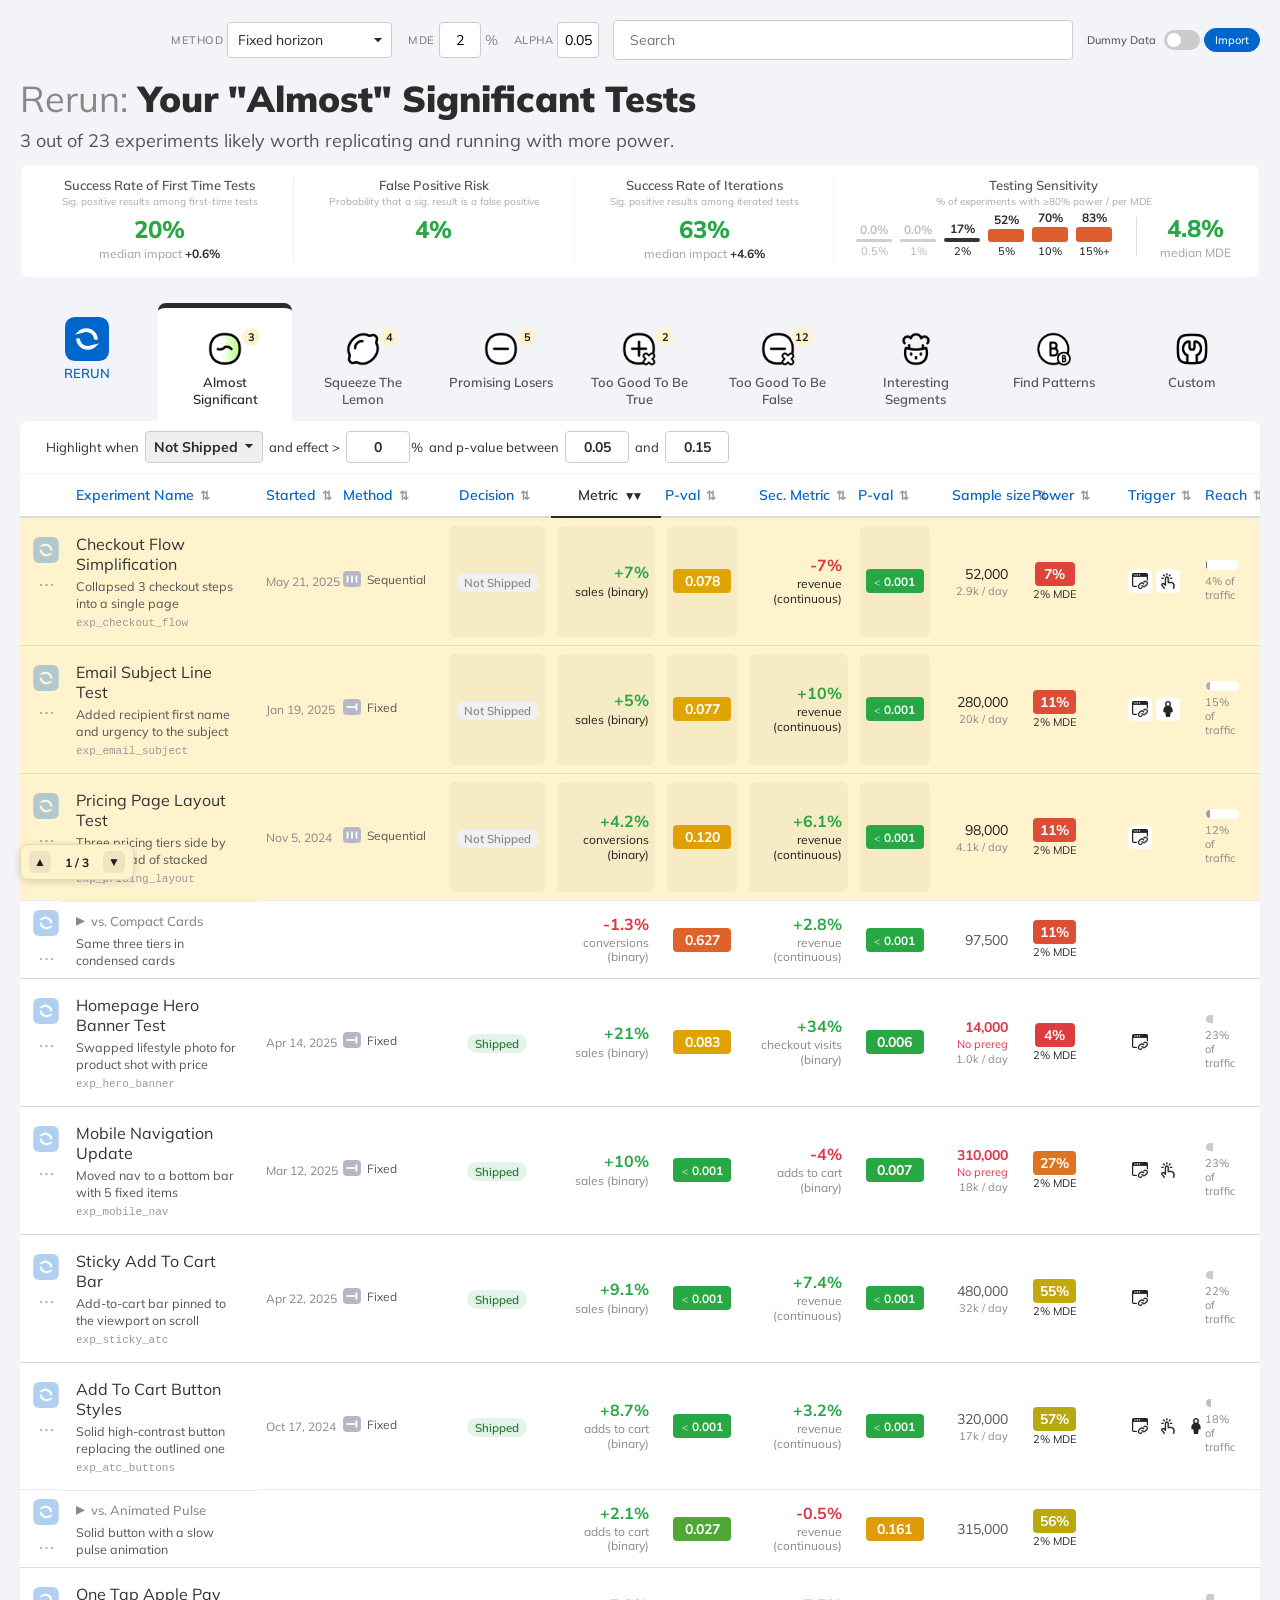
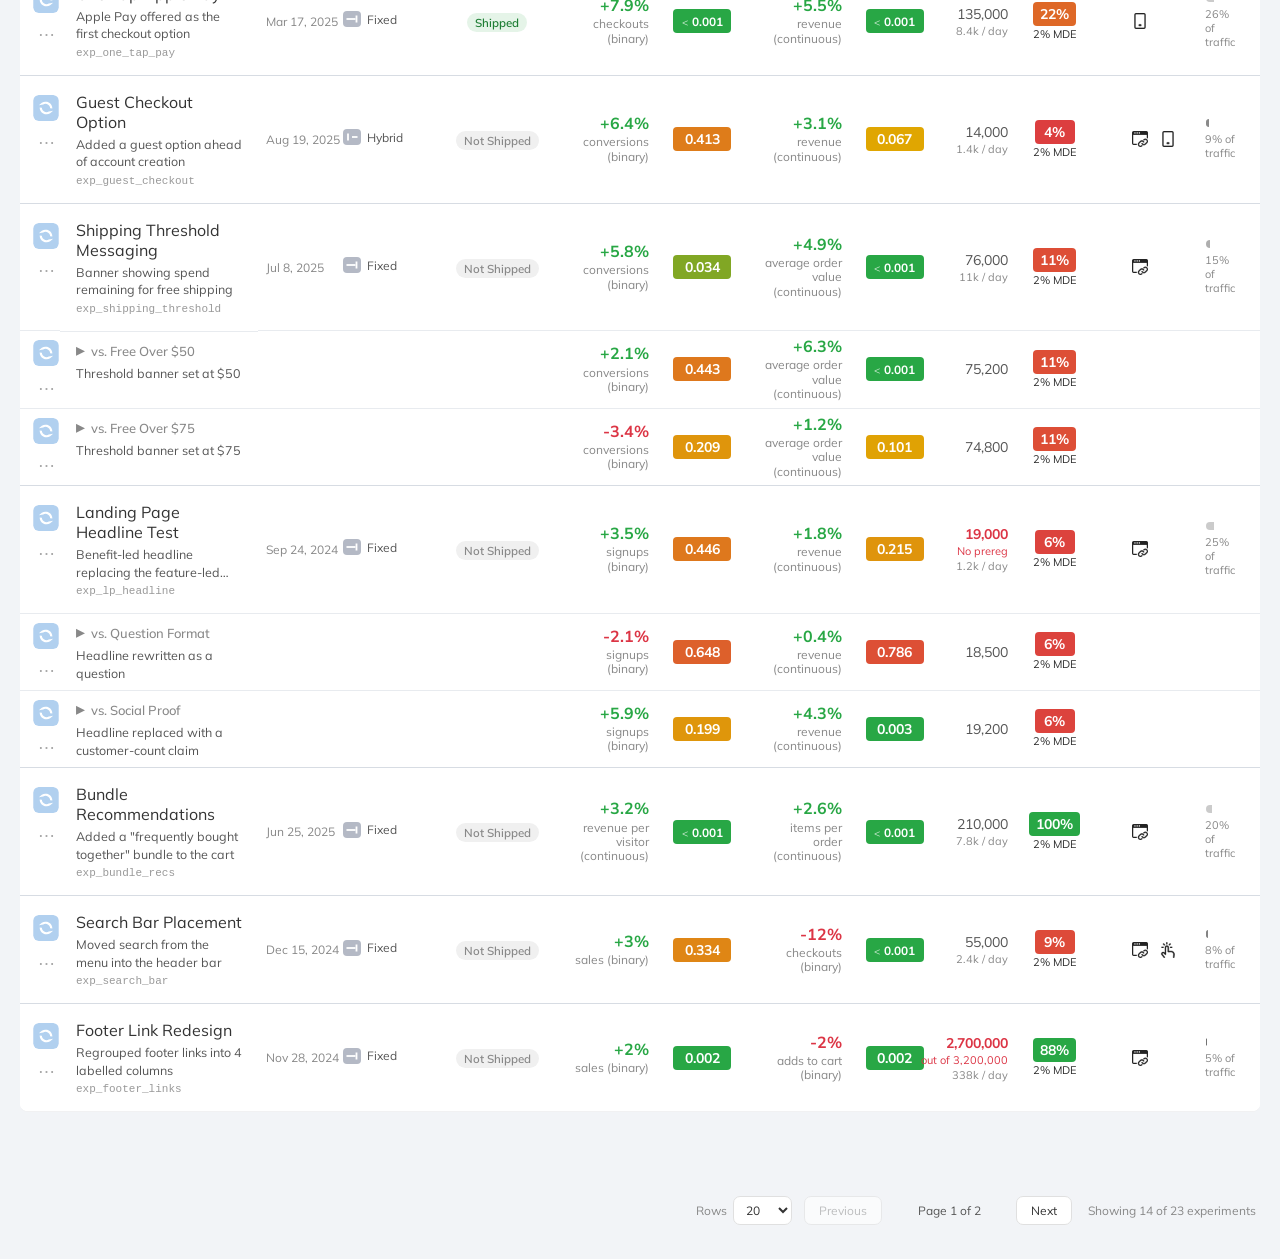
==== index.html @ fe969cad "Sequential (mSPRT) mode, alpha control, rerun list file, and sample-rate column Adds a Method switch" ====
﻿<!DOCTYPE html>
<html lang="en">
<head>
    <meta charset="UTF-8">
    <meta name="viewport" content="width=device-width, initial-scale=1.0">
    <title>Rerun - Experiments Dashboard</title>
    <link rel="icon" type="image/svg+xml" href="favicon.svg">
    <link rel="stylesheet" href="styles.css?v=20260902">
    <script src="stats-utils.js"></script>
    <script src="mappers/mapper-utils.js"></script>
    <script src="mappers/growthbook-mapper.js"></script>
    <script src="mappers/convert-mapper.js"></script>
    <script src="mappers/eppo-mapper.js"></script>
    <script src="mappers/absmartly-mapper.js"></script>
    <script src="mappers/amplitude-mapper.js"></script>
    <script src="mappers/convert-csv-mapper.js"></script>
</head>
<body>
    <div class="container">
        <div class="header">
            <div class="title-section">
                <h1><span class="brand-prefix">Rerun:</span> <span class="scenario-title">Your "Almost" Significant Tests</span></h1>
                <p class="subtitle">Likely worth replicating and running with more power.</p>
            </div>
            <div class="header-controls">
                <div class="mde-input-group">
                    <label for="powerMethodSelect" class="mde-label">Method</label>
                    <select id="powerMethodSelect" class="power-method-select" data-tip="Fixed horizon: classic power at a pre-set sample size. Sequential (mSPRT): always-valid p-values safe to check at any time, using an inflated sample-size estimate since there's no fixed stopping point.">
                        <option value="fixed">Fixed horizon</option>
                        <option value="sequential">Sequential (mSPRT)</option>
                    </select>
                    <label for="mdeInput" class="mde-label mde-label-spaced">MDE</label>
                    <input type="text" id="mdeInput" class="mde-input" value="2" inputmode="decimal" pattern="[0-9]*\.?[0-9]*">
                    <span class="mde-suffix">%</span>
                    <label for="alphaInput" class="mde-label mde-label-spaced" data-tip="Significance threshold for the P-val columns (fixed horizon only) and the False Positive Risk calculation.">Alpha</label>
                    <input type="text" id="alphaInput" class="mde-input" value="0.05" inputmode="decimal" pattern="[0-9]*\.?[0-9]*">
                </div>
                <input
                    type="search"
                    class="search-box"
                    name="rerun-dashboard-filter"
                    placeholder="Search"
                    aria-label="Search experiments"
                    autocomplete="new-password"
                    autocorrect="off"
                    autocapitalize="off"
                    spellcheck="false"
                    data-lpignore="true"
                    data-1p-ignore="true"
                    data-bwignore="true"
                    readonly>
                <div class="data-source-toggle-external">
                    <label class="toggle-label">
                        <span class="toggle-text">Dummy Data</span>
                        <input type="checkbox" id="dataSourceToggle" class="toggle-checkbox">
                        <span class="toggle-slider"></span>
                        <span class="toggle-text">Import</span>
                    </label>
                    <div class="import-status" id="importStatus"></div>
                </div>
            </div>
        </div>

        <!-- API Configuration Modal -->
        <div id="apiConfigModal" class="modal">
            <div class="modal-content">
                <h2>Configure API Connection<span class="modal-subtitle">to Find Real Rerun Candidates</span></h2>
                <form id="apiConfigForm" autocomplete="off" onsubmit="return false;">
                <div class="modal-body">
                    <div class="form-group">
                        <label>Platform</label>
                        <div class="radio-group">
                            <label class="radio-option">
                                <input type="radio" name="platform" value="growthbook" class="radio-input">
                                <span class="radio-label">GrowthBook</span>
                                <span class="platform-status platform-status-live">Connected</span>
                            </label>
                            <label class="radio-option">
                                <input type="radio" name="platform" value="csv" class="radio-input">
                                <span class="radio-label">Convert CSV</span>
                                <span class="platform-status platform-status-live">Connected</span>
                            </label>
                            <label class="radio-option">
                                <input type="radio" name="platform" value="convert" class="radio-input">
                                <span class="radio-label">Convert</span>
                                <span class="platform-status platform-status-soon">Coming soon</span>
                            </label>
                            <label class="radio-option">
                                <input type="radio" name="platform" value="eppo" class="radio-input">
                                <span class="radio-label">Eppo</span>
                                <span class="platform-status platform-status-soon">Coming soon</span>
                            </label>
                            <label class="radio-option">
                                <input type="radio" name="platform" value="absmartly" class="radio-input">
                                <span class="radio-label">ABsmartly</span>
                                <span class="platform-status platform-status-soon">Coming soon</span>
                            </label>
                            <label class="radio-option">
                                <input type="radio" name="platform" value="amplitude" class="radio-input">
                                <span class="radio-label">Amplitude</span>
                                <span class="platform-status platform-status-live">Connected</span>
                            </label>
                            <label class="radio-option">
                                <input type="radio" name="platform" value="local-json" class="radio-input">
                                <span class="radio-label">Local JSON File</span>
                                <span class="platform-status platform-status-live">Connected</span>
                            </label>
                        </div>
                        <div class="platform-help-note">
                            <div class="platform-help-title">Need a Custom Integration and Setup?</div>
                            Only GrowthBook, Amplitude and Convert CSV import real data right now. Jakub is happy to wire up any of these (or another platform entirely).<br>&rarr; <a href="https://linowski.ca" target="_blank" rel="noopener" class="platform-help-cta">Contact me at Linowski.ca</a>
                        </div>
                    </div>
                    <div class="form-group" id="apiKeyGroup">
                        <label for="apiKeyInput">Read-only API Key</label>
                        <input
                            type="password"
                            id="apiKeyInput"
                            class="form-input"
                            placeholder="Enter your API key"
                            autocomplete="new-password"
                            data-lpignore="true"
                            data-1p-ignore="true"
                            data-bwignore="true">
                        <div class="form-hint" id="apiKeyHint"></div>
                        <div class="amplitude-results" id="amplitudeResultsGroup" style="display: none;">
                            <label>Results (lift, p-value, sample size)</label>
                            <div class="amplitude-results-row">
                                <button type="button" id="amplitudeSignInBtn" class="btn btn-secondary">Sign in with Amplitude</button>
                                <button type="button" id="amplitudeSignOutBtn" class="btn btn-secondary" style="display: none;">Sign out</button>
                                <span class="form-hint" id="amplitudeResultsStatus"></span>
                            </div>
                        </div>
                    </div>
                    <div class="form-group" id="csvFileGroup" style="display: none;">
                        <label for="csvAccountId">Account ID</label>
                        <input type="text" id="csvAccountId" class="form-input" placeholder="e.g., 10000001">
                        <label for="csvFileInput" class="csv-file-label">Select CSV File</label>
                        <input type="file" id="csvFileInput" class="form-input" accept=".csv">
                    </div>
                    <div class="form-group" id="localJsonFileGroup" style="display: none;">
                        <label for="localJsonFileInput" class="csv-file-label">Select JSON File</label>
                        <input type="file" id="localJsonFileInput" class="form-input" accept=".json">
                        <div class="form-hint">An array of experiments already in the standardized shape (see CLAUDE.md) -- not transformed, just loaded as-is.</div>
                    </div>
                </div>
                <div class="modal-footer">
                    <button type="button" id="cancelBtn" class="btn btn-secondary">Cancel</button>
                    <button type="button" id="okBtn" class="btn btn-primary">OK</button>
                </div>
                </form>
            </div>
        </div>

        <div id="summaryBar" class="summary-bar">
            <div class="summary-panel summary-panel-success">
                <div class="summary-panel-header">
                    <span class="summary-panel-title">Success Rate of <wbr>First Time Tests</span>
                    <span class="summary-panel-subtitle">Sig. positive results among first-time tests</span>
                </div>
                <div class="summary-metric-value" id="successRateValue"></div>
                <div class="summary-metric-median">median impact <span id="medianEffectValue"></span></div>
            </div>
            <div class="summary-divider"></div>
            <div class="summary-panel summary-panel-fpr" id="fprPanel">
                <div class="summary-panel-header">
                    <span class="summary-panel-title">False Positive Risk</span>
                    <span class="summary-panel-subtitle">Probability that a sig. result is a false positive</span>
                </div>
                <div class="summary-metric-value" id="fprValue"></div>
            </div>
            <div class="summary-divider"></div>
            <div class="summary-panel summary-panel-success">
                <div class="summary-panel-header">
                    <span class="summary-panel-title">Success Rate of <wbr>Iterations</span>
                    <span class="summary-panel-subtitle">Sig. positive results among iterated tests</span>
                </div>
                <div class="summary-metric-value" id="successRateIterValue"></div>
                <div class="summary-metric-median">median impact <span id="medianEffectIterValue"></span></div>
            </div>
            <div class="summary-divider"></div>
            <div class="summary-panel summary-panel-sensitivity">
                <div class="summary-panel-header">
                    <span class="summary-panel-title">Testing Sensitivity</span>
                    <span class="summary-panel-subtitle">% of experiments with &ge;80% power / per MDE</span>
                </div>
                <div class="summary-sensitivity-row">
                    <div class="summary-sensitivity-thresholds" id="sensitivityThresholds"></div>
                    <div class="summary-sensitivity-median">
                        <div class="summary-metric-value" id="medianMdeAt80Value"></div>
                        <div class="summary-metric-median">median MDE</div>
                    </div>
                </div>
            </div>
        </div>

        <div class="tabs-container">
            <button class="tab" data-tab="rerun">
                <span class="rerun-icon-wrap">
                    <img src="images/iconRerun.svg" data-default="images/iconRerun.svg" data-selected="images/iconRerun_Sel.svg" alt="Rerun" class="tab-icon">
                    <span id="rerunTabCount" class="rerun-count-badge" style="display: none;">0</span>
                </span>
                <span class="tab-label">Rerun</span>
            </button>
            <button class="tab active" data-tab="almost-significant">
                <span class="tab-icon-wrap">
                    <img src="images/iconAlmostSig.png" data-default="images/iconAlmostSig.png" data-selected="images/iconAlmostSig_Sel.png" alt="Almost Significant" class="tab-icon">
                    <span class="tab-count-badge" data-count-for="almost-significant" style="display: none;">0</span>
                </span>
                <span class="tab-label">Almost Significant</span>
            </button>
            <button class="tab" data-tab="lemon">
                <span class="tab-icon-wrap">
                    <img src="images/iconLemon.png" data-default="images/iconLemon.png" data-selected="images/iconLemon_Sel.png" alt="Squeeze The Lemon" class="tab-icon">
                    <span class="tab-count-badge" data-count-for="lemon" style="display: none;">0</span>
                </span>
                <span class="tab-label">Squeeze The Lemon</span>
            </button>
            <button class="tab" data-tab="big-losers">
                <span class="tab-icon-wrap">
                    <img src="images/iconNeg.png" data-default="images/iconNeg.png" data-selected="images/iconNeg_Sel.png" alt="Promising Losers" class="tab-icon">
                    <span class="tab-count-badge" data-count-for="big-losers" style="display: none;">0</span>
                </span>
                <span class="tab-label">Promising Losers</span>
            </button>
            <button class="tab" data-tab="false-pos">
                <span class="tab-icon-wrap">
                    <img src="images/iconFalsePos.png" data-default="images/iconFalsePos.png" data-selected="images/iconFalsePos_Sel.png" alt="Too Good To Be True" class="tab-icon">
                    <span class="tab-count-badge" data-count-for="false-pos" style="display: none;">0</span>
                </span>
                <span class="tab-label">Too Good To Be True</span>
            </button>
            <button class="tab" data-tab="false-neg">
                <span class="tab-icon-wrap">
                    <img src="images/iconFalseNeg.png" data-default="images/iconFalseNeg.png" data-selected="images/iconFalseNeg_Sel.png" alt="Too Good To Be False" class="tab-icon">
                    <span class="tab-count-badge" data-count-for="false-neg" style="display: none;">0</span>
                </span>
                <span class="tab-label">Too Good To Be False</span>
            </button>
            <button class="tab" data-tab="segments">
                <span class="tab-icon-wrap">
                    <img src="images/iconSupriseSegment.png" data-default="images/iconSupriseSegment.png" data-selected="images/iconSupriseSegment_Sel.png" alt="Interesting Segments" class="tab-icon">
                    <span class="tab-count-badge" data-count-for="segments" style="display: none;">0</span>
                </span>
                <span class="tab-label">Interesting Segments</span>
            </button>
            <button class="tab" data-tab="patterns">
                <span class="tab-icon-wrap">
                    <img src="images/iconPatterns.png" data-default="images/iconPatterns.png" data-selected="images/iconPatterns_Sel.png" alt="Find Patterns" class="tab-icon">
                    <span class="tab-count-badge" data-count-for="patterns" style="display: none;">0</span>
                </span>
                <span class="tab-label">Find Patterns</span>
            </button>
            <button class="tab" data-tab="custom">
                <span class="tab-icon-wrap">
                    <img src="images/iconCustom.png" data-default="images/iconCustom.png" data-selected="images/iconCustom_Sel.png" alt="Custom" class="tab-icon">
                    <span class="tab-count-badge" data-count-for="custom" style="display: none;">0</span>
                </span>
                <span class="tab-label">Custom</span>
            </button>
        </div>

        <!-- White bridge from the active tab down to the table: always present
             regardless of whether either rule panel inside it has content, so the
             active tab's white fill continues without a grey seam on tabs (Rerun,
             Segments, Patterns) that have no editable rule. -->
        <div class="tab-bridge">
            <!-- Editable highlighting parameters for the active tab. Populated by
                 renderTabParamsPanel(); hidden for tabs with no editable rule. -->
            <div id="tabParamsPanel" class="tab-params-panel"></div>

            <!-- Placeholder rule row for tabs with no editable rule of their own
                 yet (Segments, Patterns, Custom). Shares .tab-params-panel so it
                 lines up with the editable rule rows on the other tabs. -->
            <div id="placeholderPanel" class="tab-params-panel">
                <span class="tab-param-text custom-panel-placeholder">Placeholder to add custom rules in the future</span>
            </div>

            <!-- Rerun tab: save the list to a JSON file, or load one saved earlier. -->
            <div id="rerunActionsPanel" class="tab-params-panel">
                <span class="tab-param-text">Rerun list file:</span>
                <button type="button" id="rerunExportBtn" class="import-status-refresh" data-tip="Download this list (types, notes, tags) as JSON. It links to experiments by id, so import it alongside the same data.">Export JSON</button>
                <span class="tab-param-text">·</span>
                <button type="button" id="rerunImportBtn" class="import-status-refresh" data-tip="Add the entries from a rerun list file to this list. Entries for experiments not in the loaded data are skipped.">Import JSON</button>
                <input type="file" id="rerunImportInput" accept=".json,application/json" hidden>
            </div>
        </div>

        <div id="highlightNav" class="highlight-nav" data-tip="Jump between highlighted rows (↑ / ↓)">
            <button id="highlightPrev" class="highlight-nav-btn" aria-label="Previous highlight">&#9650;</button>
            <span id="highlightCount" class="highlight-nav-count">0 / 0</span>
            <button id="highlightNext" class="highlight-nav-btn" aria-label="Next highlight">&#9660;</button>
        </div>

        <div class="table-container">
            <table>
                <colgroup>
                    <col style="width: 40px;">
                    <!-- Name: also carries the change description underneath. -->
                    <col style="width: 18%;">
                    <col style="width: 7%;">
                    <!-- Method: badge plus the longest short name, "Sequential". -->
                    <col style="width: 108px;">
                    <!-- Decision: whether the experiment shipped. Fixed, not a
                         percentage: the "Not Shipped" pill (83px) plus room to
                         sit inside the lit signal box must fit at any width. -->
                    <col style="width: 108px;">
                    <!-- Widths here are set by the header labels, which do not
                         wrap: the two metric columns need ~10% to fit "Primary
                         metric" and "Secondary metric" plus their sort arrows. -->
                    <col style="width: 10%;">
                    <!-- P-val: fixed, not a percentage -- the sequential-mode
                         pill (58px) plus the cell's own padding needs ~82px
                         at any table width, not a share that can shrink below it. -->
                    <col style="width: 82px;">
                    <col style="width: 10%;">
                    <col style="width: 82px;">
                    <col style="width: 8%;">
                    <!-- Power: one badge plus its MDE label. -->
                    <col style="width: 88px;">
                    <col style="width: 7%;">
                    <col style="width: 6%;">
                    <col style="width: 7%;">
                    <!-- Owner: wide enough for most names. -->
                    <col style="width: 8%;">
                </colgroup>
                <thead>
                    <tr>
                        <th class="col-select"></th>
                        <th class="sortable col-name" data-column="name" data-type="string">Experiment Name</th>
                        <th class="sortable col-started" data-column="date" data-type="string">Started</th>
                        <th class="sortable col-method" data-column="method" data-type="string">Method</th>
                        <th class="sortable col-decision" data-column="decision" data-type="string">Decision</th>
                        <th class="sortable col-metric" data-column="metric" data-type="number">Metric</th>
                        <th class="sortable col-metric-p" data-column="pvalue" data-type="number">P-val</th>
                        <th class="sortable col-secondary" data-column="secondary" data-type="string">Sec. Metric</th>
                        <th class="sortable col-secondary-p" data-column="secondaryPvalue" data-type="number">P-val</th>
                        <th class="sortable col-sample" data-column="sample" data-type="number">Sample size</th>
                        <th class="sortable col-power" data-column="power" data-type="number">Power</th>
                        <th class="sortable col-trigger" data-column="triggered" data-type="string">Trigger</th>
                        <th class="sortable col-reach" data-column="traffic" data-type="number">Reach</th>
                        <th class="sortable col-iteration" data-column="iteration" data-type="number">Iteration</th>
                        <th class="sortable col-owner" data-column="owner" data-type="string">Owner</th>
                    </tr>
                </thead>
                <tbody id="tableBody">
                    <!-- Table rows will be dynamically generated from data.json -->
                </tbody>
            </table>
        </div>

        <div id="fileProtocolNotice" class="file-protocol-notice" style="display: none;">
            <div class="file-protocol-notice-inner">
                <strong>Serve this folder over HTTP to load experiment data.</strong>
                <p>
                    Opening this page straight from disk (<code>file://</code>) blocks the
                    data request. Start a local server from this folder instead &mdash;
                    for example <code>npx serve</code>, Python's
                    <code>python -m http.server</code>, or VS Code's "Live Server"
                    extension &mdash; then open the <code>localhost</code> URL it prints.
                </p>
            </div>
        </div>
        <div id="paginationControls" class="pagination-controls" style="display: none;"></div>
    </div>

    <script>
        // Load and render data from JSON
        let experimentsData = [];
        let calculatedExperimentsData = [];
        // The one element every delegated handler and every render targets.
        const tableBody = document.getElementById('tableBody');
        const DEFAULT_BASE_RATE = 5;

        function getSelectedMde() {
            return parseFloat(document.getElementById('mdeInput').value) || 2;
        }

        function getPowerMethod() {
            return document.getElementById('powerMethodSelect')?.value || 'fixed';
        }

        // Significance threshold for the P-val columns (fixed horizon only)
        // and the False Positive Risk calculation -- see pvalueCell and
        // updateSummaryBar. Sequential mode keeps its own fixed
        // SEQUENTIAL_ALPHA, out of scope for this control.
        function getSelectedAlpha() {
            const value = parseFloat(document.getElementById('alphaInput')?.value);
            return value > 0 && value < 1 ? value : 0.05;
        }

        function getExperimentBaseRate(experiment) {
            return experiment.baseRate || DEFAULT_BASE_RATE;
        }

        function withCalculatedStats(data) {
            const mde = getSelectedMde();
            const method = getPowerMethod();
            return (Array.isArray(data) ? data : []).map(experiment => {
                const baseRate = getExperimentBaseRate(experiment);
                const calculated = calculateStatsForItem(experiment, baseRate, mde, method);

                if (Array.isArray(experiment.additionalComparisons)) {
                    calculated.additionalComparisons = experiment.additionalComparisons.map(comp =>
                        calculateStatsForItem(comp, baseRate, mde, method)
                    );
                }

                return calculated;
            });
        }

        // Fixed-horizon: classic power at the pre-set sample size, plain
        // p-values. Sequential (mSPRT): the always-valid p-value (safe to
        // check at any time) in place of the plain p-value, and power
        // approximated via the ~1.3x sample-size inflation the method costs
        // relative to fixed-horizon for the same power (see
        // SEQUENTIAL_SAMPLE_SIZE_INFLATION in stats-utils.js) -- there is no
        // exact closed form for sequential power the way there is for a
        // one-shot z-test.
        function calculateStatsForItem(item, baseRate, mde, method) {
            if (method === 'sequential') {
                const effectiveSampleSize = item.sampleSize / SEQUENTIAL_SAMPLE_SIZE_INFLATION;
                return {
                    ...item,
                    power: recalculatePower(effectiveSampleSize, item.primaryMetricType, mde, baseRate),
                    pvalue: recalculateSequentialPValue(item.sampleSize, item.primaryMetricType, item.primaryMetric, baseRate),
                    secondaryPvalue: recalculateSequentialPValue(item.sampleSize, item.secondaryMetricType, item.secondaryMetric, baseRate)
                };
            }
            return {
                ...item,
                power: recalculatePower(item.sampleSize, item.primaryMetricType, mde, baseRate),
                pvalue: recalculatePValue(item.sampleSize, item.primaryMetricType, item.primaryMetric, baseRate),
                secondaryPvalue: recalculatePValue(item.sampleSize, item.secondaryMetricType, item.secondaryMetric, baseRate)
            };
        }

        // Thousands separators. A count of 0 must read as "0", so this is the
        // plain formatter.
        function countLabel(num) {
            return String(num).replace(/\B(?=(\d{3})+(?!\d))/g, ',');
        }

        // Same, but blank for an empty value -- table cells show nothing rather
        // than a zero.
        function formatNumber(num) {
            if (num === null || num === undefined || num === 0) return '';
            return countLabel(num);
        }

        // Compact "~X / day" sub-label for the Sample size column, e.g.
        // "815 / day" or "1.2k / day". Rounded and abbreviated since this is
        // a feel-for-the-pace figure, not an exact count. Blank when unknown.
        function formatSamplePerDay(perDay) {
            if (perDay === null || perDay === undefined) return '';
            const abbreviated = perDay >= 1000
                ? `${(perDay / 1000).toFixed(perDay >= 10000 ? 0 : 1)}k`
                : Math.round(perDay).toString();
            return `${abbreviated} / day`;
        }

        // Format p-value for display
        function formatPValue(p) {
            if (p === null || p === undefined) return '';
            if (p >= 0 && p < 0.001) return '< 0.001';
            return p.toFixed(3);
        }

        // Helper function to display value or blank.
        function displayValue(value, suffix = '') {
            if (value === null || value === undefined || value === '' || value === 0) return '';
            return suffix ? `${value}${suffix}` : value;
        }

        // A bare "YYYY-MM-DD" parses as UTC midnight, which is the previous
        // day west of Greenwich; read it as a local date instead. Returns
        // null when missing/invalid.
        function parseLocalDate(date) {
            if (!date) return null;
            const dateOnly = /^(\d{4})-(\d{2})-(\d{2})$/.exec(date);
            const d = dateOnly
                ? new Date(Number(dateOnly[1]), Number(dateOnly[2]) - 1, Number(dateOnly[3]))
                : new Date(date);
            return isNaN(d) ? null : d;
        }

        // Concise launch date like "Jun 3, 2025". Blank when missing/invalid.
        function formatLaunchDate(date) {
            const d = parseLocalDate(date);
            if (!d) return '';
            const month = d.toLocaleString('en-US', { month: 'short' });
            return `${month} ${d.getDate()}, ${d.getFullYear()}`;
        }

        // Days between an experiment's startDate and its (end) date, used to
        // turn a raw sample size into a daily rate. Needs both ends and at
        // least 1 day between them -- null otherwise, so callers can fall
        // back to the plain sample size with no rate shown.
        function daysRunning(item) {
            const start = parseLocalDate(item.startDate);
            const end = parseLocalDate(item.date);
            if (!start || !end) return null;
            const days = Math.round((end - start) / 86400000);
            return days > 0 ? days : null;
        }

        // Average daily sample size, or null when there's no known duration
        // to divide by (see daysRunning).
        function samplePerDay(item) {
            const days = daysRunning(item);
            if (!days || !item.sampleSize) return null;
            return item.sampleSize / days;
        }

        // Placeholder shown in a cell that has no value to display.
        function emptyCell() {
            return '<span class="cell-empty"></span>';
        }

        // Render N small dots for the iteration count. Defaults to none (dash).
        function renderIterationDots(iteration) {
            const n = Number(iteration) || 0;
            if (n <= 0) return emptyCell();
            const dots = Array.from({ length: n }, () => '<span class="iteration-dot"></span>').join('');
            return `<span class="iteration-dots" data-tip="Iteration ${n}">${dots}</span>`;
        }

        // Icon + label for each canonical trigger type.
        const TRIGGER_TYPES = {
            page:        { icon: 'iconPage.png',        label: 'Page visit' },
            interaction: { icon: 'iconInteraction.png', label: 'Interaction' },
            segment:     { icon: 'iconSegment.png',     label: 'Segment' },
            device:      { icon: 'iconDevice.png',      label: 'Device' }
        };

        // The trigger's types in canonical (TRIGGER_TYPES) order, ignoring input order.
        function orderedTriggerTypes(triggered) {
            if (!Array.isArray(triggered)) return [];
            return Object.keys(TRIGGER_TYPES).filter(type => triggered.some(t => t.type === type));
        }

        // Stable string for sorting the Trigger column: canonical types, joined.
        function triggerSortKey(triggered) {
            return orderedTriggerTypes(triggered).join(',');
        }

        // Render the trigger as icons. `triggered` is an array of { type, label }
        // objects (type is one of TRIGGER_TYPES). Each entry renders its icon in a
        // fixed order; the per-entry label (or the type's default) drives the tooltip.
        function renderTriggerIcons(triggered) {
            const types = orderedTriggerTypes(triggered);
            if (types.length === 0) return emptyCell();
            const byType = new Map(triggered.map(t => [t.type, t]));
            const icons = types.map(type => {
                const def = TRIGGER_TYPES[type];
                const tip = byType.get(type).label || def.label;
                return `<span class="trigger-icon-wrap" data-tip="${escapeAttr(tip)}">`
                    + `<img src="images/${def.icon}" alt="${def.label}" class="trigger-icon">`
                    + `</span>`;
            }).join('');
            return `<span class="trigger-icons">${icons}</span>`;
        }

        // Smooth color for sensitivity: red(0%) → orange(50%) → green(80%+)
        function sensitivityColor(pct) {
            // red=#dc3545, orange=#e0a800, green=#28a745
            const red = [220, 53, 69], orange = [224, 168, 0], green = [40, 167, 69];
            let r, g, b;
            if (pct <= 50) {
                const t = pct / 50;
                r = Math.round(red[0] + t * (orange[0] - red[0]));
                g = Math.round(red[1] + t * (orange[1] - red[1]));
                b = Math.round(red[2] + t * (orange[2] - red[2]));
            } else {
                const t = Math.min(1, (pct - 50) / 30);
                r = Math.round(orange[0] + t * (green[0] - orange[0]));
                g = Math.round(orange[1] + t * (green[1] - orange[1]));
                b = Math.round(orange[2] + t * (green[2] - orange[2]));
            }
            return `rgb(${r},${g},${b})`;
        }

        // Badge for the experiment's test design, matching the GoodUI
        // experiment dashboard (goodui.org/blog/designing-smarter-experiment-dashboard).
        // Unknown methods render nothing rather than a guess.
        const TEST_METHOD_ICONS = {
            fixed: {
                label: 'Fixed',
                title: 'Fixed horizon: analyzed once, at a planned sample size',
                path: '<path d="M3.5 8h9"/><path d="M13.5 4.5v7"/>'
            },
            sequential: {
                label: 'Sequential',
                title: 'Sequential: valid to check results as they come in',
                path: '<path d="M4.5 4.5v7"/><path d="M9 4.5v7"/><path d="M13.5 4.5v7"/>'
            },
            hybrid: {
                label: 'Hybrid',
                title: 'Hybrid: early checks, then a final fixed-horizon analysis',
                path: '<path d="M5 4.5v7"/><path d="M9 8h5.5"/>'
            },
            bayesian: {
                label: 'Bayesian',
                title: 'Bayesian',
                path: '<path d="M3 11.5c2 0 3-7 6-7s4 7 6 7"/>'
            }
        };

        function renderTestMethodIcon(icon) {
            return `<svg class="test-method-icon" viewBox="0 0 18 16" width="18" height="16" aria-hidden="true">`
                + `<rect width="18" height="16" rx="4" fill="currentColor"/>`
                + `<g stroke="#fff" stroke-width="1.8" stroke-linecap="butt" fill="none">${icon.path}</g>`
                + `</svg>`;
        }

        // Method column: the badge plus a short name, with the full
        // description on hover. Comparison rows share their parent's method,
        // so they pass nothing and show the empty placeholder.
        function renderTestMethodCell(method) {
            const icon = TEST_METHOD_ICONS[method];
            if (!icon) return `<td class="col-method">${emptyCell()}</td>`;
            return `<td class="col-method"><span class="test-method" data-tip="${icon.title}">`
                + renderTestMethodIcon(icon)
                + `<span class="test-method-label">${icon.label}</span></span></td>`;
        }

        // Compute metric display properties from raw values
        function metricProps(value, label) {
            const hasValue = value !== null && value !== undefined && value !== '' && !isNaN(Number(value));
            // Zero is neither a win nor a loss: no sign and no colour, so it
            // also never reads as "positive" to the tab rules that check the sign.
            const n = Number(value);
            const cls = !hasValue || n === 0 ? '' : n > 0 ? 'metric-positive' : 'metric-negative';
            const sign = hasValue && n > 0 ? '+' : '';
            const valueDisplay = hasValue ? `${sign}${value}%` : '';
            const labelDisplay = label || '';
            return { cls, sign, valueDisplay, labelDisplay };
        }

        // A fixed-horizon test needs a sample size committed before launch;
        // stopping point chosen (or changed) after seeing results inflates the
        // false positive rate, whether no size was ever preregistered or the
        // test stopped short of the one that was. Only fixed-horizon tests
        // carry this risk -- sequential/Bayesian methods are built to be
        // peeked at, so they have nothing to flag here. Returns null when
        // there's nothing to flag, so the sample size renders as plain text.
        function preregAlert(d) {
            if (d.testMethod !== 'fixed') return null;
            if (!d.preregisteredSampleSize) {
                return {
                    label: 'No prereg',
                    tip: 'No sample size was preregistered for this fixed-horizon test -- the stopping point may have been chosen after seeing results, inflating the false positive rate.'
                };
            }
            if (d.sampleSize < d.preregisteredSampleSize) {
                return {
                    label: `out of ${formatNumber(d.preregisteredSampleSize)}`,
                    tip: `Stopped at ${formatNumber(d.sampleSize)} of the ${formatNumber(d.preregisteredSampleSize)} preregistered -- stopping before the planned sample size inflates the false positive rate.`
                };
            }
            return null;
        }

        // Maps a p-value onto the same 0-100 red-orange-green scale as the
        // power badge, so both columns read consistently: p == alpha lands at
        // the 50% (orange) boundary rather than an arbitrary point. Fixed
        // horizon cuts at the header's Alpha input; Sequential keeps its own
        // fixed SEQUENTIAL_ALPHA (p <= alpha is the mSPRT's stopping rule, valid
        // whenever you check -- see stats-utils.js).
        const SEQUENTIAL_ALPHA = 0.05;
        function pvalueStrength(pvalue, alpha) {
            if (pvalue <= alpha) {
                // Below the threshold: 50-100%, p=0 -> 100%, p=alpha -> 50%.
                return 50 + 50 * (1 - pvalue / alpha);
            }
            // Above the threshold: 0-50%, scaled over the remaining p range
            // so it reaches 0% at p=1 rather than dropping off a cliff.
            return 50 * (1 - (pvalue - alpha) / (1 - alpha));
        }

        // Dims the "<" in "< 0.001" relative to the number, and shrinks the
        // number itself slightly too -- "0.001" here is a display floor
        // (the real p-value is just somewhere below it), not the measured
        // figure a plain p-value is, so it doesn't need the same full-size
        // weight as an actual value like "0.031" would.
        function formatPValueHtml(pvalue) {
            const text = formatPValue(pvalue);
            return text.startsWith('< ')
                ? `<span class="pvalue-lt">&lt;</span> <span class="pvalue-lt-value">${text.slice(2)}</span>`
                : text;
        }

        // A solid badge in both modes, coloured by pvalueStrength -- the same
        // treatment as the Power column, so switching Method doesn't change
        // how the column reads.
        function pvalueCell(colClass, pvalue, isSequential) {
            if (pvalue == null) return `<td class="${colClass} pvalue"></td>`;
            const alpha = isSequential ? SEQUENTIAL_ALPHA : getSelectedAlpha();
            const color = sensitivityColor(pvalueStrength(pvalue, alpha));
            return `<td class="${colClass} pvalue"><span class="pvalue-text pvalue-badge" style="background-color: ${color}">${formatPValueHtml(pvalue)}</span></td>`;
        }

        // Sample size, then up to two small lines under it: the prereg alert
        // (when there is one) and the average daily rate (when the dates allow).
        function renderSampleCell(d) {
            const prereg = preregAlert(d);
            const perDay = samplePerDay(d);
            const count = formatNumber(d.sampleSize);
            if (!prereg && perDay == null) return `<div class="sample-size">${count}</div>`;
            return `<div class="sample-size-col">
                ${prereg
                    ? `<span class="sample-size sample-size-alert" data-tip="${prereg.tip}">${count}</span>
                       <span class="sample-size-stat-label">${prereg.label}</span>`
                    : `<span class="sample-size">${count}</span>`}
                ${perDay != null
                    ? `<span class="sample-size-rate" data-tip="Averaged over ${daysRunning(d)} days, ${formatLaunchDate(d.startDate)} to ${formatLaunchDate(d.date)}.">${formatSamplePerDay(perDay)}</span>`
                    : ''}
            </div>`;
        }

        // Render the shared metric/pvalue/sample/power cells as HTML string
        function renderMetricCells(d) {
            const pm = metricProps(d.primaryMetric, d.primaryMetricLabel);
            const sm = metricProps(d.secondaryMetric, d.secondaryMetricLabel);
            const isSequential = getPowerMethod() === 'sequential';

            return `
                <td class="col-metric">
                    <div class="metric-container ${pm.cls}">
                        <span class="${pm.cls}">${pm.valueDisplay}</span>
                        <span class="metric-label">${pm.labelDisplay}${d.primaryMetricType ? ` (${d.primaryMetricType})` : ''}</span>
                    </div>
                </td>
                ${pvalueCell('col-metric-p', d.pvalue, isSequential)}
                <td class="col-secondary">
                    <div class="metric-container secondary-metric ${sm.cls}">
                        <span class="${sm.cls}">${sm.valueDisplay}</span>
                        <span class="metric-label">${sm.labelDisplay}${d.secondaryMetricType ? ` (${d.secondaryMetricType})` : ''}</span>
                    </div>
                </td>
                ${pvalueCell('col-secondary-p', d.secondaryPvalue, isSequential)}
                <td class="col-sample">${renderSampleCell(d)}</td>
                <td class="col-power">
                    <div class="power-group">
                        <div class="power-col">
                            <span class="power-value power-badge" style="background-color: ${d.power != null ? sensitivityColor(d.power) : '#999'}"${isSequential
                                ? ` data-tip="Approximate: sequential (mSPRT) power, estimated as fixed-horizon power at this sample size ÷ ${SEQUENTIAL_SAMPLE_SIZE_INFLATION} -- the extra sample an always-valid test needs for the same power."`
                                : ''}>${isSequential && d.power != null ? '<span class="power-approx">≈</span>' : ''}${displayValue(d.power, '%')}</span>
                            <span class="power-stat-label">${getSelectedMde()}% MDE</span>
                        </div>
                    </div>
                </td>`;
        }

        // Refresh the full UI after a data change: regenerate table, highlight, summary bar
        // ---- View state -------------------------------------------------------
        // Single source of truth for what the table shows. Every query (sort,
        // search, tab match, counts) reads these arrays; the DOM is written to
        // and never read back. That keeps query cost proportional to the data
        // rather than to the number of rendered elements, and lets us render
        // only one page at a time.
        const PAGE_SIZE_KEY = 'rerun_page_size';
        const PAGE_SIZE_OPTIONS = [20, 50, 100, 250];
        const DEFAULT_PAGE_SIZE = 20;

        // localStorage throws in private windows and when the quota is full, and
        // every call site wants the same thing: carry on without persisting. These
        // two wrappers hold that decision so the rest of the code need not.
        function readStored(key, fallback = null) {
            try {
                const raw = localStorage.getItem(key);
                return raw === null ? fallback : raw;
            } catch (e) {
                return fallback;
            }
        }

        // Returns false when the value could not be stored, for the callers that
        // need to say so; most ignore it.
        function writeStored(key, value) {
            try {
                localStorage.setItem(key, value);
                return true;
            } catch (e) {
                return false;
            }
        }

        function loadPageSize() {
            const saved = parseInt(readStored(PAGE_SIZE_KEY), 10);
            return PAGE_SIZE_OPTIONS.includes(saved) ? saved : DEFAULT_PAGE_SIZE;
        }

        const view = {
            rows: [],       // flattened parents + sub-rows, in display order
            filtered: [],   // after search + tab filter
            page: 0,
            pageSize: loadPageSize()
        };

        // Flatten the experiment tree into one ordered array of row descriptors.
        // A sub-row carries a reference to its parent descriptor, so family
        // ordering is a property of the data -- nothing can be orphaned by a
        // sort, which is what the old reattachSubRows() existed to repair.
        function buildViewRows(experiments) {
            const rows = [];
            experiments.forEach(experiment => {
                const parent = {
                    kind: 'parent',
                    item: experiment,
                    experiment,
                    selectionKey: experimentSelectionKey(experiment),
                    experimentId: experiment.id || experiment.name || '',
                    children: []
                };
                parent.searchText = rowSearchText(parent);
                rows.push(parent);

                if (!Array.isArray(experiment.additionalComparisons)) return;
                experiment.additionalComparisons.forEach(comparison => {
                    const child = {
                        kind: 'sub',
                        item: comparison,
                        experiment,
                        comparison,
                        parent,
                        selectionKey: comparisonSelectionKey(experiment, comparison),
                        experimentId: '',
                        children: []
                    };
                    child.searchText = rowSearchText(child);
                    parent.children.push(child);
                    rows.push(child);
                });
            });
            return rows;
        }

        // Precomputed once per row so search never re-reads rendered text (the
        // old row.textContent read forced layout on every keystroke). Mirrors
        // the fields a user can see, normalised the same way the query is.
        function rowSearchText(viewRow) {
            const item = viewRow.item;
            const parts = viewRow.kind === 'sub'
                ? ['vs.', item.variationName, viewRow.experiment.name]
                : [item.name, item.id, item.owner, formatLaunchDate(item.date), TEST_METHOD_ICONS[item.testMethod]?.label];
            parts.push(
                item.change,
                item.decision,
                item.primaryMetricLabel, item.secondaryMetricLabel,
                displayValue(item.primaryMetric, '%'), secondaryDataAttr(item),
                formatNumber(item.sampleSize)
            );
            return parts.filter(Boolean).join(' ').toLowerCase().replace(/[,\s]/g, '');
        }

        // Sort values come from the data, not from parsed data- attributes.
        function rowSortValue(viewRow, column, type) {
            const item = viewRow.item;
            const experiment = viewRow.experiment;
            let value;
            switch (column) {
                case 'name': value = viewRow.kind === 'sub' ? (experiment.name || '') : (item.name || ''); break;
                case 'date': value = viewRow.kind === 'sub' ? '' : (item.date || ''); break;
                case 'method': value = viewRow.kind === 'sub' ? '' : (TEST_METHOD_ICONS[item.testMethod]?.label || ''); break;
                case 'decision': value = item.decision || ''; break;
                case 'change': value = item.change || ''; break;
                case 'metric': value = item.primaryMetric; break;
                case 'pvalue': value = item.pvalue; break;
                case 'secondary': value = secondaryDataAttr(item); break;
                case 'secondaryPvalue': value = item.secondaryPvalue; break;
                case 'sample': value = item.sampleSize; break;
                case 'power': value = item.power; break;
                case 'triggered': value = viewRow.kind === 'sub' ? '' : triggerSortKey(item.triggered); break;
                case 'traffic': value = viewRow.kind === 'sub' ? '' : item.traffic; break;
                case 'iteration': value = viewRow.kind === 'sub' ? 0 : (item.iterations || 0); break;
                case 'owner': value = viewRow.kind === 'sub' ? '' : (item.owner || ''); break;
                default: value = item[column];
            }
            if (type === 'number') {
                const n = parseFloat(value);
                return Number.isFinite(n) ? n : 0;
            }
            return String(value === null || value === undefined ? '' : value).toLowerCase();
        }

        // Does this row match the active tab's predicate? Reads the data, so it
        // works for rows that are not currently rendered.
        function rowMatchesTab(viewRow, tabType) {
            const item = viewRow.item;
            const config = TAB_CONFIG[tabType];
            if (!config?.matches) return false;
            return config.matches({
                metric: numOrNaN(item.primaryMetric),
                pvalue: numOrNaN(item.pvalue),
                secondary: secondaryDataAttr(item),
                secondaryPvalue: numOrNaN(item.secondaryPvalue),
                decision: item.decision || ''
            }, config.params || {}) || false;
        }

        function numOrNaN(value) {
            const n = parseFloat(value);
            return Number.isFinite(n) ? n : NaN;
        }

        // `keepPage` holds the current page, for redraws while results stream in.
        function refreshUI(data, { keepPage = false } = {}) {
            const page = view.page;
            experimentsData = Array.isArray(data) ? data : [];
            calculatedExperimentsData = withCalculatedStats(experimentsData);
            view.rows = buildViewRows(calculatedExperimentsData);
            view.page = 0;
            pruneRerunSelectionsToDataset();
            const activeTab = document.querySelector('.tab.active');
            if (activeTab) {
                updateHighlighting(activeTab.dataset.tab);
            } else {
                renderView();
                updateSummaryBar(calculatedExperimentsData);
            }
            if (keepPage && page > 0) {
                view.page = page;
                renderView();
            }
            initialDataLoaded = true;
        }

        // Builds an element in one call. `props` sets properties directly
        // (textContent, value, colSpan...), except `class` and `dataset`, which are
        // named for what they set, and hyphenated names, which are attributes.
        // Falsy children are skipped, so a conditional child needs no branch.
        function el(tag, props = {}, children = []) {
            const node = document.createElement(tag);
            Object.entries(props).forEach(([name, value]) => {
                if (value == null) return;
                if (name === 'dataset') Object.assign(node.dataset, value);
                else if (name === 'class') node.className = value;
                // Hyphenated names (aria-*, data-*) are attributes, not properties.
                else if (name.includes('-')) node.setAttribute(name, value);
                else node[name] = value;
            });
            [].concat(children).forEach(child => {
                if (child) node.appendChild(child);
            });
            return node;
        }

        function datasetValue(value) {
            return value === null || value === undefined ? '' : value;
        }

        function secondaryDataAttr(item) {
            const sm = metricProps(item.secondaryMetric, item.secondaryMetricLabel);
            return sm.valueDisplay === '' ? '' : `${sm.sign}${item.secondaryMetric}% ${item.secondaryMetricLabel || ''}`;
        }

        const RERUN_SELECTION_KEY = 'rerun_selected_keys';
        const ACTIVE_TAB_KEY = 'rerun_active_tab';
        const MDE_KEY = 'rerun_mde';
        const POWER_METHOD_KEY = 'rerun_power_method';
        const ALPHA_KEY = 'rerun_alpha';

        // Startup ordering: a restored cache (API or import) renders rows and runs
        // highlighting/sorting synchronously while this script is still executing,
        // so every piece of module state that path touches must be declared here,
        // above the cache load, rather than beside the code that uses it.
        let currentSort = { column: null, direction: null, mode: null };
        let highlightNavIndex = -1;
        let highlightReferenceRow = null;

        // Cells are addressed by column class, never by position, so adding or
        // reordering a column cannot silently point these at the wrong cell.
        const SIGNAL_CELLS = {
            decision: 'td.col-decision',
            primary: 'td.col-metric',
            primaryP: 'td.col-metric-p',
            secondary: 'td.col-secondary',
            secondaryP: 'td.col-secondary-p'
        };

        // Per-tab editable highlighting parameters. Values here are the live,
        // session-only thresholds; editing an input in the tab panel mutates the
        // corresponding `value` and re-runs highlighting. `matches` reads from
        // `params` so it always reflects the current values.
        //
        // Each param: { key, value, step, min, max, suffix }. `template` is an
        // array of strings and { param } tokens that render the rule as an inline
        // sentence with the numbers as editable inputs.
        //
        // Declared early (before any data load) because a restored cache can
        // render rows and run highlighting synchronously during script startup.
        //
        // Too Good To Be False matches a promising result two ways: a primary
        // that clearly won, or a secondary that clearly won. A significant
        // primary *loss* is left out of the second: a win on one metric against
        // a loss on the other is a tradeoff, not a missed win.
        function unshippedPrimaryWin({ metric, pvalue }, p) {
            return metric > p.minWin.value && pvalue != null && pvalue < p.pSig.value;
        }

        function secondaryCarriesIt({ metric, pvalue, secondary, secondaryPvalue }, p) {
            const primaryLost = metric < 0 && pvalue != null && pvalue < p.pSig.value;
            return !primaryLost && (secondary || '').startsWith('+')
                && secondaryPvalue != null && secondaryPvalue < p.pSecondary.value;
        }

        const TAB_CONFIG = {
            rerun: {
                title: 'Your Rerun List',
                subtitle: 'Plan a rerun from any tab: open a test’s rerun panel and press Rerun.'
            },
            'almost-significant': {
                title: 'Your "Almost" Significant Tests',
                subtitle: 'Likely worth replicating and running with more power.',
                countSubtitle: (matchCount, totalCount) =>
                    `${matchCount} out of ${totalCount} experiments likely worth replicating and running with more power.`,
                params: {
                    minEffect: { value: 0, step: 0.5, suffix: '%' },
                    pMin: { value: 0.05, step: 0.01, min: 0, max: 1 },
                    pMax: { value: 0.15, step: 0.01, min: 0, max: 1 },
                    // A row already marked Shipped has had its call made, so it drops
                    // out by default -- this tab is about tests still worth another
                    // look, not ones already decided. Editable like the thresholds,
                    // in case someone wants to see shipped tests too.
                    decisionFilter: { value: 'Not Shipped', options: ['Not Shipped', 'Shipped', 'Either'] }
                },
                template: p => [
                    'Highlight when', { param: 'decisionFilter' },
                    'and effect >', { param: 'minEffect' },
                    ' and p-value between', { param: 'pMin' }, 'and', { param: 'pMax' }
                ],
                matches: ({ metric, pvalue, decision }, p) =>
                    decisionMatches(decision, p.decisionFilter.value)
                    && metric > p.minEffect.value && pvalue >= p.pMin.value && pvalue <= p.pMax.value,
                // Per-cell signals lit within a matching row. Each predicate reads the
                // same live params as `matches` plus the row's parsed values. A cell
                // only glows when its own signal fires — so a matching row can still
                // show a weak/disagreeing cell.
                signals: {
                    decision: decisionSignal,
                    primary: ({ metric }, p) => metric > p.minEffect.value,
                    primaryP: ({ pvalue }, p) => pvalue >= p.pMin.value && pvalue <= p.pMax.value,
                    secondary: ({ metric, secondary }) => sameDirection(metric, secondary),
                    secondaryP: ({ secondaryPvalue }) => secondaryPvalue != null && secondaryPvalue < 0.05
                }
            },
            lemon: {
                title: 'Your Squeezable Winning Tests',
                subtitle: 'Likely worth replicating elsewhere and/or with higher intensity.',
                countSubtitle: (matchCount, totalCount) =>
                    `${matchCount} out of ${totalCount} experiments likely worth replicating elsewhere and/or with higher intensity.`,
                params: {
                    minEffect: { value: 2, step: 0.5, suffix: '%' },
                    pMax: { value: 0.05, step: 0.01, min: 0, max: 1 },
                    // Squeezing builds on a win that was acted on: replicate it
                    // elsewhere or push it harder. A winner left unshipped is a
                    // different question, so it is opt-in.
                    decisionFilter: { value: 'Shipped', options: ['Shipped', 'Not Shipped', 'Either'] }
                },
                template: p => [
                    'Highlight when', { param: 'decisionFilter' },
                    'and effect >', { param: 'minEffect' },
                    ' and p-value ≤', { param: 'pMax' }
                ],
                matches: ({ metric, pvalue, decision }, p) =>
                    decisionMatches(decision, p.decisionFilter.value)
                    && metric > p.minEffect.value && pvalue <= p.pMax.value,
                signals: {
                    decision: decisionSignal,
                    primary: ({ metric }, p) => metric > p.minEffect.value,
                    primaryP: ({ pvalue }, p) => pvalue <= p.pMax.value,
                    secondary: ({ metric, secondary }) => sameDirection(metric, secondary),
                    secondaryP: ({ secondaryPvalue }) => secondaryPvalue != null && secondaryPvalue < 0.05
                }
            },
            'false-pos': {
                title: 'Too Good To Be True Tests',
                subtitle: 'False positive results? Maybe worth double checking.',
                countSubtitle: (matchCount, totalCount) =>
                    `${matchCount} out of ${totalCount} experiments may be false positives worth double checking.`,
                params: {
                    minEffect: { value: 5, step: 0.5, suffix: '%' },
                    pMin: { value: 0.05, step: 0.01, min: 0, max: 1 },
                    // A shaky win only deserves a second look once someone has
                    // actually acted on it -- an unshipped one hasn't cost anything
                    // yet, by default.
                    decisionFilter: { value: 'Shipped', options: ['Shipped', 'Not Shipped', 'Either'] }
                },
                template: p => [
                    'Highlight when', { param: 'decisionFilter' },
                    'and effect >', { param: 'minEffect' },
                    ' and (p-value >', { param: 'pMin' }, ' or secondary contradicts)'
                ],
                // A shaky win isn't only a weak primary p-value -- it's also a
                // significant primary propped up by a secondary that doesn't
                // back it up: not significant itself, or pointing the other way.
                matches: ({ metric, pvalue, secondary, secondaryPvalue, decision }, p) =>
                    decisionMatches(decision, p.decisionFilter.value)
                    && metric > p.minEffect.value
                    && (pvalue > p.pMin.value || contradictingSecondary(metric, secondary, secondaryPvalue)),
                signals: {
                    decision: decisionSignal,
                    primary: ({ metric }, p) => metric > p.minEffect.value,
                    primaryP: ({ pvalue }, p) => pvalue > p.pMin.value,
                    secondary: ({ metric, secondary, secondaryPvalue }) =>
                        contradictingSecondary(metric, secondary, secondaryPvalue),
                    secondaryP: ({ metric, secondary, secondaryPvalue }) =>
                        contradictingSecondary(metric, secondary, secondaryPvalue)
                }
            },
            'false-neg': {
                title: 'Too Good To Be False',
                subtitle: 'Promising results that weren’t shipped? Maybe worth double checking.',
                countSubtitle: (matchCount, totalCount) =>
                    `${matchCount} out of ${totalCount} experiments look promising but weren’t shipped, worth double checking.`,
                params: {
                    // Way 1: a significant primary win that still wasn't shipped.
                    minWin: { value: 0, step: 0.5, suffix: '%' },
                    pSig: { value: 0.05, step: 0.01, min: 0, max: 1 },
                    // Way 2: a significant secondary win.
                    pSecondary: { value: 0.05, step: 0.01, min: 0, max: 1 },
                    // A promising result that was never shipped is exactly what this
                    // tab is for by default; one that already shipped has already had
                    // its second look.
                    decisionFilter: { value: 'Not Shipped', options: ['Not Shipped', 'Shipped', 'Either'] }
                },
                template: p => [
                    'Highlight when', { param: 'decisionFilter' },
                    'and either effect >', { param: 'minWin' },
                    'with p-value <', { param: 'pSig' },
                    ', or secondary is positive with p-value <', { param: 'pSecondary' }
                ],
                matches: (row, p) =>
                    decisionMatches(row.decision, p.decisionFilter.value)
                    && (unshippedPrimaryWin(row, p) || secondaryCarriesIt(row, p)),
                // Each cell lights for the way the row actually matched, so a
                // strong-primary row doesn't also light an irrelevant secondary.
                signals: {
                    decision: decisionSignal,
                    primary: (row, p) => unshippedPrimaryWin(row, p),
                    primaryP: (row, p) => unshippedPrimaryWin(row, p),
                    secondary: (row, p) => secondaryCarriesIt(row, p),
                    secondaryP: (row, p) => secondaryCarriesIt(row, p)
                }
            },
            segments: {
                title: 'Your "Interesting Segments"',
                subtitle: 'Discover subsegments or heterogeneous treatment effects that are worth replicating.'
            },
            patterns: {
                title: 'Find Patterns',
                subtitle: 'Compare and meta-analyze two or more tests together.'
            },
            'big-losers': {
                title: 'Promising Losers',
                subtitle: 'Tests with significant negative results that could use an inversion.',
                countSubtitle: (matchCount, totalCount) =>
                    `${matchCount} out of ${totalCount} experiments with significant negative results that could use an inversion.`,
                params: {
                    maxEffect: { value: 0, step: 0.5, suffix: '%' },
                    pMax: { value: 0.05, step: 0.01, min: 0, max: 1 },
                    // A clear loser that was (rightly) not shipped is the one
                    // worth inverting; a shipped loser is a different problem.
                    decisionFilter: { value: 'Not Shipped', options: ['Not Shipped', 'Shipped', 'Either'] }
                },
                template: p => [
                    'Highlight when', { param: 'decisionFilter' },
                    'and effect <', { param: 'maxEffect' },
                    ' and p-value ≤', { param: 'pMax' }
                ],
                matches: ({ metric, pvalue, decision }, p) =>
                    decisionMatches(decision, p.decisionFilter.value)
                    && metric < p.maxEffect.value && pvalue <= p.pMax.value,
                signals: {
                    decision: decisionSignal,
                    primary: ({ metric }, p) => metric < p.maxEffect.value,
                    primaryP: ({ pvalue }, p) => pvalue <= p.pMax.value,
                    secondary: ({ metric, secondary }) => sameDirection(metric, secondary),
                    secondaryP: ({ secondaryPvalue }) => secondaryPvalue != null && secondaryPvalue < 0.05
                },
                sortDirection: 'asc'
            },
            custom: {
                title: 'Your Custom Tests',
                subtitle: 'Define your own rules to filter and highlight experiments.'
            }
        };

        // The rerun list. A test can be on it more than once (rerun as-is, and
        // again as an intensified variant, say), so each entry is an instance
        // with its own `id`; `key` is the row's selection key, linking the entry
        // back to its experiment or comparison. Kept in the order they were added.
        let rerunInstances = [];

        // Rows whose rerun panel is open but not yet added to the list, by
        // selection key. Opening the panel commits nothing: only its Rerun button
        // creates an instance. Session-only; a draft's contents survive closing
        // and reopening the panel, but not a reload.
        const openRerunDrafts = new Set();

        // Rows checked for "Rerun as Compound", by selection key. Independent of
        // whether a row's draft panel is open -- checking a row is a separate
        // decision from drafting it. Each stays its own entry with its own type/
        // notes/tags; compounding only draws a shared visual connector between
        // the resulting Rerun-list rows, nothing in the data actually merges.
        const compoundSelectedKeys = new Set();
        let compoundGroupCounter = 0;

        // Everything an entry carries, as one record per entry key: the scenario
        // tab it was picked from (`origin`), its change notes (`notes`), its Adjust
        // tags (`tags`, a Set of ids) and its rerun type (`type`). An entry key is
        // an instance id, or draftEntryKey() for a row's open draft. Only values
        // that differ from the defaults are stored, and an entry with none has no
        // record -- so dropping one is one delete, and a new field needs no
        // changes to save, load, prune or remove.
        const rerunDetails = new Map();

        function draftEntryKey(selectionKey) {
            return 'draft:' + selectionKey;
        }

        // The data row behind an entry key, be it a committed instance id or a
        // draft's "draft:<selectionKey>". Used to refresh a row's own icon when
        // its test type changes without a full re-render.
        function rowForEntryKey(entryKey) {
            if (entryKey.startsWith('draft:')) {
                const selectionKey = entryKey.slice('draft:'.length);
                return tableBody.querySelector(
                    `tr[data-selection-key="${CSS.escape(selectionKey)}"]:not([data-instance-id])`);
            }
            return tableBody.querySelector(`tr[data-instance-id="${CSS.escape(entryKey)}"]`);
        }

        function rerunInstanceCount(selectionKey) {
            return rerunInstances.filter(inst => inst.key === selectionKey).length;
        }

        // The first listed instance for a key -- used to pre-fill a fresh
        // draft's type from an experiment's existing entry (see
        // toggleRerunDraft), so a second rerun of the same test starts from
        // what was already planned instead of a generic default.
        function firstRerunInstanceFor(selectionKey) {
            return rerunInstances.find(inst => inst.key === selectionKey);
        }

        // The most recently added instance for a key -- rerunInstances is
        // append-ordered, so this is just the last match. Used so a scenario
        // tab's row can offer "Remove From Rerun List" too: with 2+ entries
        // for the same experiment it isn't clear which one that single row
        // speaks for, so it acts on the newest, same as "Rerun Another"
        // naturally adds to the end.
        function latestRerunInstanceFor(selectionKey) {
            return [...rerunInstances].reverse().find(inst => inst.key === selectionKey);
        }

        // Whether an entry key still names something live, so a late blur can't
        // write notes back for an entry that was just added or removed.
        function rerunEntryExists(entryKey) {
            if (!entryKey) return false;
            if (entryKey.startsWith('draft:')) return openRerunDrafts.has(entryKey.slice(6));
            return rerunInstances.some(inst => inst.id === entryKey);
        }

        let rerunIdCounter = 0;
        function newRerunInstanceId() {
            return `r${Date.now().toString(36)}${(rerunIdCounter++).toString(36)}`;
        }

        function detailFor(key) {
            return rerunDetails.get(key) || {};
        }

        // Merge `patch` into a key's record. An empty value (undefined, null, '' or
        // an empty Set) removes that field, and a record left with no fields is
        // dropped, so the map never accumulates empty entries.
        function updateDetail(key, patch) {
            if (!key) return;
            const record = { ...detailFor(key) };
            Object.entries(patch).forEach(([field, value]) => {
                const empty = value == null || value === ''
                    || (value instanceof Set && value.size === 0);
                if (empty) delete record[field];
                else record[field] = value;
            });
            if (Object.keys(record).length) rerunDetails.set(key, record);
            else rerunDetails.delete(key);
        }

        // Each tagged column carries one toggle asking the same question: is this
        // the thing you would change on a rerun? What to change it to is a
        // decision for the notes field, not for more buttons. `column` names the
        // header's column class, so the toggle follows its column wherever it sits.
        const RERUN_TAG_GROUPS = [
            {
                label: 'Change',
                // The change description sits under the name, so its toggle does too.
                column: 'col-name',
                tags: [
                    { id: 'change-adjust', label: 'Adjust' }
                ]
            },
            {
                // e.g. moving to sequential to stop early, or to fixed for a
                // cleaner power plan.
                label: 'Method',
                column: 'col-method',
                tags: [
                    { id: 'method-adjust', label: 'Adjust' }
                ]
            },
            {
                label: 'Metric',
                column: 'col-metric',
                tags: [
                    { id: 'metric-adjust', label: 'Adjust' }
                ]
            },
            {
                label: 'Power',
                column: 'col-power',
                tags: [
                    { id: 'power-adjust', label: 'Adjust' }
                ]
            },
            {
                label: 'Trigger',
                column: 'col-trigger',
                tags: [
                    { id: 'trigger-adjust', label: 'Adjust' }
                ]
            }
        ];

        // How the rerun should be structured. `variants` draws the little A/B/C
        // diagram: `muted` is a low-powered arm, `strong` an emphasised one, and
        // `split` marks where one test ends and the follow-up begins.
        const RERUN_TYPES = [
            {
                id: 'same-as-original',
                label: 'Same as original',
                description: 'Rerun the experiment as it was.',
                // No diagram: the structure is unchanged, so there is nothing to
                // show. The circles are there to describe a *new* shape.
                variants: [],
                icon: '='
            },
            {
                id: 'meta-analyze',
                label: 'Same as original + Meta-analyze',
                description: 'Combine with the original run for more power.',
                variants: [
                    { text: 'A' }, { text: 'B' },
                    { split: true }, { text: 'A' }, { text: 'B' }
                ],
                icon: '+='
            },
            {
                id: 'single-variable',
                label: 'Single-Variable',
                description: 'Single change A/B test.',
                variants: [{ text: 'A' }, { text: 'B' }],
                icon: 'A/B'
            },
            {
                id: 'exploratory',
                label: 'Exploratory',
                description: 'Several variations tested at once.',
                variants: [{ text: 'A' }, { text: 'B' }, { text: 'C' }, { text: 'D' }],
                icon: 'ABC'
            },
            {
                id: 'exploratory-confirmatory',
                label: 'Exploratory + Confirmatory',
                description: 'Lower power first, higher power second.',
                variants: [
                    { text: 'A' }, { text: 'b', muted: true }, { text: 'c', muted: true },
                    { split: 'sequence' }, { text: 'A' }, { text: 'B' }
                ],
                icon: 'x→x'
            },
            {
                id: 'leap-compound',
                label: 'Leap Compound',
                description: 'Multiple simultaneous changes in one variant.',
                variants: [{ text: 'A' }, { text: 'B', strong: true }],
                icon: 'x+y+z'
            },
            {
                id: 'intensify',
                label: 'Intensify',
                description: 'The same change, turned up.',
                variants: [{ text: 'A' }, { text: 'B*2' }],
                icon: 'x*2'
            },
            {
                id: 'reduce',
                label: 'Reduce',
                description: 'The same change, turned down.',
                variants: [{ text: 'A' }, { text: 'B/2' }],
                icon: 'x/2'
            },
            {
                id: 'remove',
                label: 'Remove',
                description: 'Take the element away entirely.',
                // The empty set marks the arm where the element is gone.
                variants: [{ text: 'A' }, { text: '∅', muted: true }],
                icon: '∅'
            },
            {
                id: 'invert',
                label: 'Invert',
                description: 'Do the opposite of the original change.',
                variants: [{ text: 'A' }, { text: '−B' }],
                icon: '−x'
            },
            {
                id: 'intensity',
                label: 'Elasticity',
                description: 'One change at varying strengths.',
                variants: [{ text: 'A' }, { text: 'B+' }, { text: 'B++' }],
                icon: 'x++'
            },
            {
                id: 'cascade',
                label: 'Cascade',
                description: 'Each change builds on the last.',
                variants: [{ text: 'A' }, { text: 'B' }, { text: 'B+C' }],
                icon: 'x→x\''
            },
            // Decisions rather than test designs: some candidates don't need
            // another run, just acting on. Grouped under "Decide" in the
            // dropdown; no diagram, since there's no new test to draw.
            {
                id: 'ship-it',
                label: 'Ship it',
                group: 'Decide',
                description: 'No rerun: roll the winning variant out.',
                variants: [],
                icon: '✓'
            },
            {
                id: 'unship-it',
                label: 'Unship it',
                group: 'Decide',
                description: 'No rerun: roll back to the original.',
                variants: [],
                icon: '↩'
            }
        ];

        // SVG renderings of the same glyphs each type already carries (see
        // `icon` above) -- the typed string in a fixed-size tile never fit
        // "x+y+z" at a legible size, so these draw the same characters with
        // real control over size, weight and centring instead of inventing a
        // separate picture language. One <text> element per glyph, tuned per
        // string length so every tile reads clearly regardless of width.
        function glyphSvg(text, fontSize, fontWeight = 700) {
            // font-variant-emoji: text stops Windows swapping symbols like
            // &#8709; and &#8594; for a colour emoji glyph, which ignores
            // fill="#fff" and renders in whatever colour that font ships with.
            return `<svg viewBox="0 0 24 24"><text x="12" y="12" text-anchor="middle" dominant-baseline="central" `
                + `font-size="${fontSize}" font-weight="${fontWeight}" font-family="inherit" font-variant-emoji="text" fill="#fff">${text}</text></svg>`;
        }
        const RERUN_TYPE_ICON_SVG = {
            // Lighter weight: at this size, these solid/blocky shapes read
            // bolder than the thinner multi-character glyphs below even at
            // the standard 700, so they get 500 to match that visual weight.
            'same-as-original': glyphSvg('=', 16, 500),
            'meta-analyze': glyphSvg('+=', 13, 500),
            'single-variable': glyphSvg('A/B', 10),
            exploratory: glyphSvg('ABC', 9),
            'exploratory-confirmatory': glyphSvg('x&#8594;x', 8.5),
            'leap-compound': glyphSvg('x+y+z', 7),
            intensify: glyphSvg('x*2', 10.5),
            reduce: glyphSvg('x/2', 10.5),
            remove: glyphSvg('&#8709;', 15, 500),
            invert: glyphSvg('&#8722;x', 11.5),
            intensity: glyphSvg('x++', 10),
            cascade: glyphSvg('x&#8594;x&#8217;', 7.5),
            'ship-it': glyphSvg('&#10003;', 14, 500),
            'unship-it': glyphSvg('&#8617;', 14, 500)
        };

        const RERUN_TYPE_BY_ID = new Map(RERUN_TYPES.map(t => [t.id, t]));
        // A rerun repeats the original unless you say otherwise, so this is the
        // default rather than an empty prompt.
        const DEFAULT_RERUN_TYPE = 'same-as-original';

        // A tab's own best guess at how its rerun should be structured: `default`
        // pre-fills a fresh draft (overridden the moment someone picks anything
        // else), and `alternates` are bolded in the dropdown as other options
        // worth considering for that scenario. The dropdown itself still offers
        // every type either way.
        const TAB_RECOMMENDED_RERUN_TYPES = {
            'almost-significant': { default: 'meta-analyze', alternates: ['leap-compound'] },
            lemon: { default: 'intensity', alternates: ['intensify', 'leap-compound'] },
            'big-losers': { default: 'invert', alternates: ['reduce', 'remove'] },
            // A shaky shipped win, or a promising unshipped one, may just need
            // its decision reversed rather than another run.
            'false-pos': { default: DEFAULT_RERUN_TYPE, alternates: ['unship-it'] },
            'false-neg': { default: DEFAULT_RERUN_TYPE, alternates: ['ship-it'] }
        };

        function rerunTypeFor(key) {
            return detailFor(key).type || DEFAULT_RERUN_TYPE;
        }

        function setRerunType(key, typeId) {
            if (!key) return;
            // The default needs no entry: an absent field already means it.
            updateDetail(key, { type: typeId !== DEFAULT_RERUN_TYPE ? typeId : undefined });
            saveRerunSelection();
        }

        // The A/B/C diagram for a type, as spans rather than an image so it stays
        // crisp and picks up the surrounding colour.
        function buildVariantDiagram(type) {
            return el('span', { class: 'rerun-type-variants', 'aria-hidden': 'true' },
                type.variants.map(variant => variant.split
                    // '+' for combining two runs (meta-analyze); '→' for one
                    // run following from another (exploratory-confirmatory,
                    // cascade's own A→B arms stay as separate circles).
                    ? el('span', { class: 'rerun-type-split', textContent: variant.split === 'sequence' ? '→' : '+' })
                    : el('span', {
                        class: 'rerun-type-variant'
                            + (variant.muted ? ' is-muted' : '')
                            + (variant.strong ? ' is-strong' : ''),
                        textContent: variant.text
                    })));
        }

        // A <select> carries the choice for keyboard and screen-reader users; the
        // diagram beside it is presentation, redrawn whenever the choice changes.
        // Sits at the right end of the notes block: the dropdown with the chosen
        // type's description beneath it, and that type's A/B/C diagram alongside.
        // Descriptions live under the control rather than inside the option text,
        // which keeps the closed dropdown short.
        function buildRerunTypePicker(key) {
            const current = rerunTypeFor(key);
            const type = RERUN_TYPE_BY_ID.get(current);
            const selectId = 'rerun-type-' + encodeURIComponent(key);

            // Options for the entry's own origin tab's default and alternates
            // are bolded, so the types most likely to fit this scenario stand
            // out without hiding the rest of the list.
            const recommended = TAB_RECOMMENDED_RERUN_TYPES[detailFor(key).origin];
            const recommendedIds = recommended
                ? new Set([recommended.default, ...recommended.alternates])
                : null;

            // Label only: the description is shown beneath the control.
            const option = t => el('option', {
                value: t.id,
                textContent: t.label,
                selected: t.id === current,
                class: recommendedIds?.has(t.id) ? 'rerun-type-option-recommended' : null
            });
            // Test designs first, then each group (Decide) set off by a divider
            // line rather than a heading row. The divider is a disabled option
            // drawn with box-drawing characters, not an <hr>: the browser paints
            // the open list itself and ignores CSS on an <hr> there, while it
            // does honour an option's text colour.
            const groups = [...new Set(RERUN_TYPES.filter(t => t.group).map(t => t.group))];
            const divider = () => el('option', {
                class: 'rerun-type-divider',
                disabled: true,
                textContent: '─'.repeat(28),
                'aria-hidden': 'true'
            });
            const select = el('select', {
                // A chosen structure reads as a decision, so it fills like the tag
                // toggles do; the default stays quiet.
                class: 'rerun-type-select' + (current !== DEFAULT_RERUN_TYPE ? ' is-set' : ''),
                id: selectId,
                dataset: { entryKey: key }
            }, [
                ...RERUN_TYPES.filter(t => !t.group).map(option),
                ...groups.flatMap(group => [
                    divider(),
                    ...RERUN_TYPES.filter(t => t.group === group).map(option)
                ])
            ]);

            // Label, dropdown, diagram and description all on one line: the
            // row's own icon (applyRerunButtonState) already carries the chosen
            // type's glyph, so the picker doesn't repeat it.
            return el('div', { class: 'rerun-type-picker' }, [
                el('label', { class: 'rerun-type-label', htmlFor: selectId, textContent: 'Test type' }),
                select,
                el('span', { class: 'rerun-type-preview' }, type && buildVariantDiagram(type)),
                el('span', { class: 'rerun-type-description', textContent: type ? type.description : '' })
            ]);
        }

        // Returns the tag's new state, so the caller can restyle its button.
        function toggleRerunTag(key, tagId) {
            if (!key || !tagId) return false;
            const tags = new Set(detailFor(key).tags || []);
            if (tags.has(tagId)) tags.delete(tagId);
            else tags.add(tagId);
            updateDetail(key, { tags });
            saveRerunSelection();
            return tags.has(tagId);
        }

        // Reflects a toggle's on/off state in its class and ARIA attribute.
        function setTagPressed(btn, on) {
            btn.classList.toggle('is-selected', on);
            btn.setAttribute('aria-pressed', on ? 'true' : 'false');
        }

        function buildRerunTagButton(key, group, tag, on) {
            const btn = el('button', {
                type: 'button',
                class: 'rerun-tag',
                dataset: { tagId: tag.id, entryKey: key, tip: group.label + ': ' + tag.label }
            }, [
                // Placeholder glyph until real icons land; the label carries the
                // meaning either way.
                el('span', { class: 'rerun-tag-icon', 'aria-hidden': 'true' }),
                el('span', { class: 'rerun-tag-label', textContent: tag.label })
            ]);
            setTagPressed(btn, on);
            return btn;
        }

        // A row of real cells, one per header, so each tag group lands under the
        // column it acts on whatever order the columns are in. Each tag is an
        // independent toggle, so a rerun can be tagged on more than one axis.
        // A row of screenshots for the experiment's own arms (where a data
        // source provides them): small thumbnails on the left (one column per
        // arm, so every shot stays visible at a glance), a large always-on
        // preview per arm on the right using the rest of the row's width --
        // one big image per arm, defaulting to its first shot, swapped by
        // clicking any of that arm's thumbnails. Returns null when the
        // experiment has none, so the caller can skip inserting a row at all.
        function buildRerunScreenshotRow(selectionKey, isSubRow) {
            const item = experimentForSelectionKey(selectionKey);
            const screenshots = item?.screenshots;
            if (!screenshots || !screenshots.length) return null;

            const byArm = new Map();
            screenshots.forEach(s => {
                const armKey = s.arm || '';
                if (!byArm.has(armKey)) byArm.set(armKey, { armLabel: s.armLabel, shots: [] });
                byArm.get(armKey).shots.push(s);
            });

            const arms = Array.from(byArm.entries());
            const previewImgs = new Map(); // armKey -> the arm's large <img>

            function labelFor(s, armLabel) {
                return [armLabel, s.viewport, s.pageState].filter(Boolean).join(' — ');
            }

            // A shot's "slot" is the part that's comparable across arms --
            // same viewport, same page state -- everything except which arm
            // took it. Clicking a thumbnail whose slot every other arm also
            // has switches all of them together (see the click handler
            // below), since the common case is comparing the same state
            // across arms, not mixing states.
            function slotFor(s) {
                return `${s.viewport}::${s.pageState || ''}`;
            }

            // Always labelled, even when the data names no arm, so the thumbnail
            // strip lines up with the preview captions beside it.
            const thumbColumns = arms.map(([armKey, { armLabel, shots }]) =>
                el('div', { class: 'rerun-screenshot-group' }, [
                    el('div', {
                        class: 'rerun-screenshot-arm-label',
                        textContent: armLabel || (armKey ? `Arm ${armKey}` : 'Screenshot')
                    }),
                    el('div', { class: 'rerun-screenshot-thumbs' },
                        shots.map((s, i) => el('img', {
                            class: 'rerun-screenshot-thumb' + (i === 0 ? ' is-previewed' : ''),
                            // Path is repo-root-relative (e.g. "_data/<project>/screenshots/..."),
                            // same as the JSON stores it -- only resolves when
                            // served locally (Live Server, `python -m http.server`),
                            // since _data/ is never published.
                            src: s.file,
                            loading: 'lazy',
                            alt: labelFor(s, armLabel),
                            'data-tip': labelFor(s, armLabel),
                            dataset: { arm: armKey, slot: slotFor(s) }
                        })))
                ].filter(Boolean)));

            const previewColumns = arms.map(([armKey, { armLabel, shots }]) => {
                const first = shots[0];
                const img = el('img', {
                    class: 'rerun-screenshot-preview-img',
                    src: first.file,
                    alt: labelFor(first, armLabel)
                });
                previewImgs.set(armKey, img);
                return el('div', { class: 'rerun-screenshot-preview-col' }, [
                    el('div', { class: 'rerun-screenshot-preview-caption', textContent: labelFor(first, armLabel) }),
                    el('div', { class: 'rerun-screenshot-preview-frame' }, img)
                ]);
            });

            const row = el('tr', { class: 'rerun-screenshot-row' + (isSubRow ? ' sub-row-screenshots' : '') },
                el('td', { colSpan: tableColumnCount() },
                    el('div', { class: 'rerun-screenshot-layout' }, [
                        el('div', { class: 'rerun-screenshot-strip' }, thumbColumns),
                        el('div', { class: 'rerun-screenshot-preview-row' }, previewColumns)
                    ])));

            // Swaps one arm's large preview to a specific thumbnail's shot,
            // and marks that thumbnail as the one currently previewed within
            // its own arm's thumbnail list.
            function showThumbInPreview(thumb) {
                const armKey = thumb.dataset.arm;
                const previewImg = previewImgs.get(armKey);
                if (!previewImg || previewImg.src === thumb.src) return;
                previewImg.src = thumb.src;
                previewImg.alt = thumb.alt;
                previewImg.closest('.rerun-screenshot-preview-col')
                    .querySelector('.rerun-screenshot-preview-caption').textContent = thumb.alt;
                row.querySelectorAll(`.rerun-screenshot-thumb[data-arm="${CSS.escape(armKey)}"]`)
                    .forEach(t => t.classList.toggle('is-previewed', t === thumb));
            }

            // Clicking a thumbnail swaps its own arm's preview, and -- when
            // every other arm has a shot in the same slot (same viewport +
            // page state) -- swaps those too, so comparing the same state
            // across arms is one click instead of one per arm. Delegated on
            // the row itself since thumbnails are rebuilt from scratch every
            // sync (see syncRerunNoteRows).
            row.addEventListener('click', e => {
                const thumb = e.target.closest('.rerun-screenshot-thumb');
                if (!thumb) return;
                showThumbInPreview(thumb);

                const slot = thumb.dataset.slot;
                const clickedArm = thumb.dataset.arm;
                row.querySelectorAll('.rerun-screenshot-thumb').forEach(other => {
                    if (other.dataset.arm === clickedArm) return;
                    if (other.dataset.slot !== slot) return;
                    if (!other.classList.contains('is-previewed')) showThumbInPreview(other);
                });
            });

            // Scrolling one arm's preview scrolls every other arm's preview
            // to the same fraction of its own height -- a ratio, not a raw
            // pixel offset, since two arms' full-page captures are rarely
            // the exact same height. Guarded against feedback loops: setting
            // .scrollTop on the other frames fires their own scroll event,
            // which would otherwise re-trigger this handler on each of them.
            if (previewColumns.length > 1) {
                const frames = Array.from(row.querySelectorAll('.rerun-screenshot-preview-frame'));
                let syncing = false;
                frames.forEach(frame => {
                    frame.addEventListener('scroll', () => {
                        if (syncing) return;
                        syncing = true;
                        const range = frame.scrollHeight - frame.clientHeight;
                        const fraction = range > 0 ? frame.scrollTop / range : 0;
                        frames.forEach(other => {
                            if (other === frame) return;
                            const otherRange = other.scrollHeight - other.clientHeight;
                            other.scrollTop = fraction * otherRange;
                        });
                        syncing = false;
                    });
                });
            }

            return row;
        }

        function buildRerunTagRow(key, isSubRow) {
            const selected = detailFor(key).tags || new Set();
            const byColumn = new Map(RERUN_TAG_GROUPS.map(g => [g.column, g]));

            const cells = Array.from(tableBody.closest('table').querySelectorAll('thead th'), th => {
                const group = byColumn.get(Array.from(th.classList).find(cls => byColumn.has(cls)));
                if (!group) return el('td');
                // Carries its column's class too, so it can align with the data above.
                return el('td', { class: 'rerun-tag-cell ' + group.column },
                    group.tags.map(tag => buildRerunTagButton(key, group, tag, selected.has(tag.id))));
            });

            return el('tr', { class: 'rerun-tag-row' + (isSubRow ? ' sub-row-tags' : '') }, cells);
        }

        // Persist the rerun list (each instance with its details) across
        // refreshes. Open drafts are not saved: persisting them across reloads
        // made a panel reopen on its own with no action taken, which read as
        // the app being stuck or broken rather than as a restored draft.
        function saveRerunSelection() {
            writeStored(RERUN_SELECTION_KEY, JSON.stringify({
                instances: rerunInstances.map(({ id, key }) => {
                    const record = detailFor(id);
                    // Sets do not survive JSON, so tags travel as an array.
                    return { id, key, ...record, tags: record.tags ? Array.from(record.tags) : undefined };
                })
            }));
        }

        function loadRerunSelection() {
            const raw = readStored(RERUN_SELECTION_KEY);
            if (!raw) return;
            try {
                const saved = JSON.parse(raw);
                if (Array.isArray(saved.instances)) {
                    saved.instances.forEach(({ id, key, tags, ...record }) => {
                        if (!key) return;
                        const instanceId = id || newRerunInstanceId();
                        rerunInstances.push({ id: instanceId, key });
                        updateDetail(instanceId, { ...record, tags: tags ? new Set(tags) : undefined });
                    });
                    return;
                }

                // Saves from before instances held one entry per selected key,
                // with details keyed by it (and, older still, each field in its
                // own list). Fold them in so nobody loses their list on upgrade.
                const legacy = new Map();
                const fold = (key, patch) => legacy.set(key, { ...legacy.get(key), ...patch });
                (saved.details || []).forEach(([key, record]) => fold(key, record));
                (saved.origins || []).forEach(([key, origin]) => fold(key, { origin }));
                (saved.notes || []).forEach(([key, notes]) => fold(key, { notes }));
                (saved.tags || []).forEach(([key, tags]) => fold(key, { tags }));
                (saved.types || []).forEach(([key, type]) => fold(key, { type }));
                (saved.keys || []).forEach(key => {
                    const id = newRerunInstanceId();
                    const { tags, ...record } = legacy.get(key) || {};
                    rerunInstances.push({ id, key });
                    updateDetail(id, { ...record, tags: tags ? new Set(tags) : undefined });
                });
            } catch (e) {
                // Corrupt/unreadable saved selection — start fresh.
            }
        }

        loadRerunSelection();

        // Full-colour ("_Sel") variants: on the Rerun tab these replace the rerun
        // button in the first column, so the row shows where it came from.
        const TAB_ORIGIN_ICON = {
            'almost-significant': 'images/iconAlmostSig_Sel.png',
            lemon: 'images/iconLemon_Sel.png',
            'big-losers': 'images/iconNeg_Sel.png',
            'false-pos': 'images/iconFalsePos_Sel.png',
            'false-neg': 'images/iconFalseNeg_Sel.png',
            segments: 'images/iconSupriseSegment_Sel.png',
            patterns: 'images/iconPatterns_Sel.png',
            custom: 'images/iconCustom_Sel.png'
        };

        // Short tab labels for the origin badge's tooltip -- the tab bar's own
        // label text, not TAB_CONFIG's full page title ("Your 'Almost'
        // Significant Tests" reads oddly as "From: ..."; "Almost Significant"
        // matches what the tab itself says).
        const TAB_SHORT_LABEL = {
            'almost-significant': 'Almost Significant',
            lemon: 'Squeeze The Lemon',
            'big-losers': 'Promising Losers',
            'false-pos': 'Too Good To Be True',
            'false-neg': 'Too Good To Be False',
            segments: 'Interesting Segments',
            patterns: 'Find Patterns',
            custom: 'Custom'
        };

        function experimentSelectionKey(item) {
            return item.id || item.name || '';
        }

        // Not every data source carries screenshots (it's an optional import
        // field, not part of the base dummy dataset), so this looks the raw
        // item up by selectionKey rather than assuming the caller already
        // has it, and returns undefined when there's nothing to show.
        function experimentForSelectionKey(selectionKey) {
            return (calculatedExperimentsData || [])
                .find(item => experimentSelectionKey(item) === selectionKey);
        }

        // Like experimentForSelectionKey, but also resolves a comparison's
        // "id::variation" key to the comparison itself.
        function itemForSelectionKey(selectionKey) {
            const experiment = experimentForSelectionKey(selectionKey);
            if (experiment) return experiment;
            const parent = experimentForSelectionKey(selectionKey.split('::')[0]);
            return parent?.additionalComparisons?.find(comp =>
                comparisonSelectionKey(parent, comp) === selectionKey);
        }

        function comparisonSelectionKey(experiment, comparison) {
            const parentKey = experimentSelectionKey(experiment);
            const comparisonKey = comparison.variationName || comparison.name || comparison.primaryMetric || '';
            return `${parentKey}::${comparisonKey}`;
        }

        // A row's rerun state, read from the shared state. On the Rerun tab a
        // row with `instanceId` is one entry on the list; any other row there is
        // a parent shown only as context for its listed comparisons.
        function rowRerunState(row) {
            const key = row.dataset.selectionKey;
            const instanceId = row.dataset.instanceId || '';
            return {
                instanceId,
                listedCount: rerunInstanceCount(key),
                drafting: !instanceId && openRerunDrafts.has(key)
            };
        }

        function applyRerunButtonState(row, state) {
            const btn = row.querySelector('.rerun-row-btn');
            if (!btn) return;
            // Blue/black here is reserved for an actually open or committed
            // state -- merely having 1+ entries elsewhere on the list no
            // longer paints this row; that's what the "Reruns:" icon strip
            // next to the experiment id is for instead (see
            // renderRerunReferenceStrip).
            const active = !!state.instanceId || state.drafting;
            btn.classList.toggle('selected', active);
            const icon = btn.querySelector('.rerun-row-btn-icon');
            const typeEl = btn.querySelector('.rerun-row-btn-type');
            if (!icon || !typeEl) return;

            // The row's test type (default included) replaces the plain rerun
            // arrow and the Rerun tab's origin-scenario icon once the row is
            // drafting, is itself a committed instance, or (on a scenario tab)
            // its experiment already has an entry somewhere on the list --
            // represented by that entry's own type/origin, so a row reads as
            // "already planned" at a glance even when it isn't the open entry.
            // While collapsed (not drafting, not the instance itself), that
            // representative entry is the only thing to show. Once a draft is
            // open, though, its own type takes over -- toggleRerunDraft already
            // pre-fills a fresh draft from the existing entry's type, so the
            // two start in agreement and the icon stays live as the dropdown
            // is edited, instead of being pinned to the old entry regardless
            // of what the open panel says.
            const highlighted = !!state.instanceId || state.drafting;
            const draftKey = draftEntryKey(row.dataset.selectionKey);
            const entryKey = state.instanceId || draftKey;
            const chosenType = highlighted ? RERUN_TYPE_BY_ID.get(rerunTypeFor(entryKey)) : null;
            const showType = !!chosenType;
            btn.classList.toggle('showing-type', showType);
            // Hand-drawn SVG, not the typed glyph: a fixed-size tile never fit
            // every label (especially "x+y+z") at a legible size, so each type
            // gets its own small icon instead. RERUN_TYPE_ICON_SVG is static,
            // hand-authored markup -- never user input -- so innerHTML is safe
            // here. The span stays aria-hidden; the button's own tip/aria-label
            // (applyRerunButtonTip) already names the row's state for assistive
            // tech.
            typeEl.innerHTML = showType ? (RERUN_TYPE_ICON_SVG[chosenType.id] || '') : '';

            // Which scenario the rerun was planned from (Almost Significant,
            // Squeeze The Lemon, ...), as a small badge under the main button --
            // shown whenever that's recorded (drafting or committed), not only
            // once listed on the Rerun tab, since the main button now always
            // shows the test type instead of standing in for the origin itself.
            const onRerunTab = getActiveTabType() === 'rerun';
            const origin = highlighted ? detailFor(entryKey).origin : null;
            const originSrc = origin && TAB_ORIGIN_ICON[origin];
            const showOrigin = !!originSrc;
            const originEl = row.querySelector('.rerun-row-origin');
            if (originEl) {
                originEl.style.display = showOrigin ? '' : 'none';
                if (showOrigin) originEl.src = originSrc;
            }
            // A second icon stacked under the first needs less of an upward
            // nudge than a single icon does, or the pair reads too high.
            originEl?.closest('.row-controls')?.classList.toggle('has-origin', showOrigin);

            // A parent row can appear on the Rerun tab purely as context for a
            // listed sub-row. Mark it so its button recedes instead of looking
            // like another actionable icon next to the coloured origin ones.
            btn.classList.toggle('context-only', onRerunTab && !state.instanceId);

            icon.style.display = showType ? 'none' : '';
            icon.src = active ? icon.dataset.selected : icon.dataset.default;
        }

        function applySelectionState(row) {
            const state = rowRerunState(row);
            applyRerunButtonState(row, state);
            row.classList.toggle('checkbox-selected', !!state.instanceId || state.drafting);
            // A full re-render (new rows, not just a toggle) needs this applied
            // fresh too -- syncCompoundCheckboxes only touches rows already in
            // the DOM when a checkbox changes, not rows that didn't exist yet.
            row.classList.toggle('compound-selected', compoundSelectedKeys.has(compoundSelectionKeyFor(row)));
            // Anywhere on a scenario tab's row opens its draft (see
            // rowClickTogglesDraft). Rerun-tab rows are entries, already open,
            // or context rows that aren't meant to be acted on.
            row.classList.toggle('row-draftable', !state.instanceId && getActiveTabType() !== 'rerun');
            applyRerunButtonTip(row, state);
            // Entries on the Rerun tab are already where the link would go.
            applyExperimentNameLink(row, !state.instanceId && state.listedCount > 0);
            renderRerunReferenceStrip(row, state);
        }

        // "Reruns: [icon] [icon]" on its own line under the experiment id, one
        // clickable tile per existing entry for this experiment -- the only
        // sign on a scenario tab that a test already has reruns planned, now
        // that blue/black on the row itself is reserved for actually drafting
        // or being the entry (see applyRerunButtonState). Blue, not black: a
        // tile jumps straight to its entry on the Rerun tab, so it's an
        // affordance like any other clickable control, not a selected-state
        // marker. Rerun-tab rows skip this: each entry is already its own row
        // there, so the strip would just repeat itself.
        function renderRerunReferenceStrip(row, state) {
            const strip = row.querySelector('.rerun-reference-strip');
            if (!strip) return;
            if (state.instanceId || getActiveTabType() === 'rerun' || state.listedCount === 0) {
                strip.innerHTML = '';
                return;
            }
            const instances = rerunInstances.filter(inst => inst.key === row.dataset.selectionKey);
            const tiles = instances.map(inst => {
                const type = RERUN_TYPE_BY_ID.get(rerunTypeFor(inst.id));
                const svg = type ? (RERUN_TYPE_ICON_SVG[type.id] || '') : '';
                const label = type ? type.label : '';
                return `<button type="button" class="rerun-reference-tile" data-instance-id="${escapeAttr(inst.id)}" data-tip="${escapeAttr(`View ${label} rerun`)}" aria-label="View ${escapeAttr(label)} rerun">${svg}</button>`;
            }).join('');
            strip.innerHTML = `<span class="rerun-reference-label">Reruns:</span>${tiles}`;
        }

        // Names read as plain text by default; a row on the rerun list gets a
        // link instead, pointing at the Rerun tab entry rather than out to the
        // platform's report (that stays in the row's overflow menu).
        function applyExperimentNameLink(row, isListed) {
            const name = row.querySelector('.experiment-name');
            if (!name) return;
            name.classList.toggle('experiment-name-link', !!isListed);
            if (isListed) {
                name.setAttribute('role', 'link');
                name.setAttribute('tabindex', '0');
                name.dataset.tip = 'View in rerun list';
            } else {
                name.removeAttribute('role');
                name.removeAttribute('tabindex');
                delete name.dataset.tip;
            }
        }

        // Keeps the rerun button's tooltip/label in step with what a click does.
        function applyRerunButtonTip(row, state) {
            const btn = row.querySelector('.rerun-row-btn');
            if (!btn) return;
            let text;
            if (state.instanceId) {
                text = 'On rerun list';
            } else if (state.drafting) {
                text = 'Close rerun panel';
            } else if (state.listedCount > 0) {
                text = `Plan another rerun (${state.listedCount} on list)`;
            } else {
                text = 'Plan a rerun';
            }
            btn.dataset.tip = text;
            btn.setAttribute('aria-label', text);

            // The origin badge under it names the scenario it was planned from.
            // Only ever shown while drafting or for the instance itself (see
            // applyRerunButtonState), so the entry key here is the same one.
            const originEl = row.querySelector('.rerun-row-origin');
            if (originEl && originEl.style.display !== 'none') {
                const entryKey = state.instanceId || draftEntryKey(row.dataset.selectionKey);
                const label = TAB_SHORT_LABEL[detailFor(entryKey).origin] || '';
                if (label) originEl.dataset.tip = `From: ${label}`;
                originEl.alt = label;
            }
        }

        // Prunes against the whole dataset, not the rendered page. Pruning to
        // rendered rows would silently drop every selection that happens to be
        // on another page once the table is paginated.
        function pruneRerunSelectionsToDataset() {
            const datasetKeys = new Set(
                view.rows.map(viewRow => viewRow.selectionKey).filter(Boolean)
            );
            rerunInstances = rerunInstances.filter(inst => datasetKeys.has(inst.key));
            Array.from(openRerunDrafts).forEach(key => {
                if (!datasetKeys.has(key)) openRerunDrafts.delete(key);
            });
            // A closed draft keeps its contents for when its panel reopens, so
            // drafts go only with their row.
            Array.from(rerunDetails.keys()).forEach(entryKey => {
                const live = entryKey.startsWith('draft:')
                    ? datasetKeys.has(entryKey.slice(6))
                    : rerunEntryExists(entryKey);
                if (!live) rerunDetails.delete(entryKey);
            });
            saveRerunSelection();
        }

        function setRowDataset(row, item, overrides = {}) {
            const values = {
                name: item.name || '',
                date: item.date || '',
                decision: item.decision || '',
                change: item.change || '',
                experimentId: item.id || item.name || '',
                metric: item.primaryMetric,
                secondary: secondaryDataAttr(item),
                sample: item.sampleSize,
                power: item.power,
                pvalue: item.pvalue,
                secondaryPvalue: item.secondaryPvalue,
                triggered: triggerSortKey(item.triggered),
                traffic: item.traffic,
                iteration: item.iterations || 0,
                owner: item.owner || '',
                ...overrides
            };

            Object.entries(values).forEach(([key, value]) => {
                row.dataset[key] = datasetValue(value);
            });
        }

        function trafficOpacity(traffic) {
            const value = Number(traffic);
            if (!Number.isFinite(value)) return 0.3;
            return value >= 20 ? 0.3 : 0.3 + (20 - value) / 20 * 0.7;
        }

        function trafficBarClass(traffic) {
            return Number(traffic) >= 100 ? ' traffic-bar-full' : '';
        }

        // Trailing cells (trigger \u2192 owner) that differ between a main experiment row
        // and a comparison sub-row. Kept in one place so column order stays in sync.
        function renderTrailingCells(item, { compact = false } = {}) {
            if (compact) {
                return `
                <td class="col-trigger triggered">${emptyCell()}</td>
                <td class="col-reach">${emptyCell()}</td>
                <td class="col-iteration">${emptyCell()}</td>
                <td class="col-owner">${emptyCell()}</td>`;
            }
            const ownerHTML = item.owner
                ? `<a href="#" class="owner-link">${item.owner}</a>`
                : emptyCell();
            const reach = displayValue(item.traffic, '%');
            return `
                <td class="col-trigger triggered">${renderTriggerIcons(item.triggered)}</td>
                <td class="col-reach">
                    <div class="traffic-container">
                        <div class="traffic-bar-wrapper">
                            <div class="traffic-bar${trafficBarClass(item.traffic)}" style="width: ${item.traffic || 0}%; opacity: ${trafficOpacity(item.traffic)};"></div>
                        </div>
                        <span class="traffic-subtitle">${reach ? `${reach} of traffic` : ''}</span>
                    </div>
                </td>
                <td class="col-iteration">${renderIterationDots(item.iterations)}</td>
                <td class="col-owner">${ownerHTML}</td>`;
        }

        function renderRerunButton() {
            return `<button type="button" class="rerun-row-btn" data-tip="Add to rerun list" aria-label="Add to rerun list">
                <img src="images/iconRerun.svg" data-default="images/iconRerun.svg" data-selected="images/iconRerun_Sel.svg" alt="" class="rerun-row-btn-icon">
                <span class="rerun-row-btn-type" aria-hidden="true"></span>
            </button>`;
        }

        // Only shown while the row is drafting or already on the list (CSS keys
        // off .checkbox-selected on the row) -- checking two or more of these
        // reveals "Rerun as Compound" in each checked row's own panel. A
        // separate decision from drafting: checking a row doesn't open or close
        // its panel, and closing a panel doesn't uncheck it.
        function renderCompoundCheckbox() {
            // SVG, not a typed checkmark character: the same small-size colour
            // fringing that affected the type icons (see RERUN_TYPE_ICON_SVG)
            // showed up on a typed checkmark too, and a drawn path gives a
            // crisper, more angular mark than the system glyph does.
            return `<button type="button" class="rerun-compound-check" role="checkbox" aria-checked="false" data-tip="Select for Rerun as Compound" aria-label="Select for Rerun as Compound">
                <svg class="rerun-compound-check-mark" viewBox="0 0 16 16" aria-hidden="true">
                    <path d="M3 8.5 L6.5 12 L13 4.5" fill="none" stroke="#2c2c2c" stroke-width="2.2" stroke-linecap="square" stroke-linejoin="miter"/>
                </svg>
            </button>`;
        }

        // Sits under the rerun button on the Rerun tab: which scenario tab the
        // entry was planned from (Almost Significant, Squeeze The Lemon, ...),
        // now that the button above it shows the test type instead.
        function renderOriginBadge() {
            return `<img class="rerun-row-origin" alt="" style="display: none;">`;
        }

        // Every row carries an overflow button under its rerun button, in the
        // first column, so the name cell keeps its full width. It opens a small
        // dropdown (View Report / rerun actions) rather than acting directly, so
        // the row's own actions stay discoverable on every tab.
        function renderRerunMenuButton() {
            return `<button type="button" class="rerun-menu-btn" data-tip="Row actions" aria-label="Row actions" aria-haspopup="true" aria-expanded="false">⋯</button>`;
        }

        // What the variation actually did, as reported by the platform, shown
        // under the name. Free text, so it is escaped and clamped by CSS with the
        // full value on hover.
        function renderChangeText(item) {
            const change = item.change;
            if (!change) return '';
            return `<span class="change-text" data-tip="${escapeAttr(change)}">${escapeHtml(change)}</span>`;
        }

        // Whether the experiment shipped, as reported by the platform (blank
        // when it has no decision to report). A small pill rather than plain
        // text, coloured the same green/red the metric values use, so a
        // decision reads at a glance without competing with the data columns.
        function renderDecisionCell(item) {
            const decision = item.decision;
            if (!decision) return `<td class="col-decision">${emptyCell()}</td>`;
            const cls = decision === 'Shipped' ? 'decision-shipped' : 'decision-not-shipped';
            return `<td class="col-decision"><span class="decision-pill ${cls}">${escapeHtml(decision)}</span></td>`;
        }

        function escapeHtml(value) {
            return String(value)
                .replace(/&/g, '&amp;')
                .replace(/</g, '&lt;')
                .replace(/>/g, '&gt;');
        }

        function escapeAttr(value) {
            return escapeHtml(value).replace(/"/g, '&quot;');
        }

        // `instanceId` is set for a row that is one entry on the Rerun tab.
        function renderExperimentRow(experiment, instanceId) {
            const row = document.createElement('tr');
            setRowDataset(row, experiment, {
                selectionKey: experimentSelectionKey(experiment)
            });
            if (instanceId) row.dataset.instanceId = instanceId;

            // The report URL lives on the row so the overflow menu's "View Report"
            // item can find it; the name itself is plain text unless the row is
            // tagged for rerun (see applyExperimentNameLink).
            if (experiment.url) row.dataset.reportUrl = experiment.url;

            row.innerHTML = `
                <td class="col-select"><div class="row-controls">${renderRerunButton()}${renderOriginBadge()}${renderCompoundCheckbox()}${renderRerunMenuButton()}</div></td>
                <td class="col-name">
                    <div class="experiment-name-container">
                        <div class="experiment-name-row">
                            <span class="experiment-name">${experiment.name || 'Untitled'}</span>
                        </div>
                        ${renderChangeText(experiment)}
                        ${experiment.id ? `<div class="experiment-meta">
                            <span class="experiment-id">${experiment.id}</span>
                        </div>` : ''}
                        <div class="rerun-reference-strip"></div>
                    </div>
                </td>
                <td class="col-started launch-date">${formatLaunchDate(experiment.date)}</td>
                ${renderTestMethodCell(experiment.testMethod)}
                ${renderDecisionCell(experiment)}
                ${renderMetricCells(experiment)}
                ${renderTrailingCells(experiment)}
            `;

            applySelectionState(row);
            return row;
        }

        function renderComparisonRow(experiment, comparison, instanceId) {
            const row = document.createElement('tr');
            row.classList.add('sub-row');
            setRowDataset(row, comparison, {
                parent: experiment.id || experiment.name,
                name: experiment.name || '',
                date: '',
                experimentId: '',
                triggered: '',
                traffic: '',
                iteration: '',
                owner: '',
                selectionKey: comparisonSelectionKey(experiment, comparison)
            });
            if (instanceId) row.dataset.instanceId = instanceId;

            row.innerHTML = `
                <td class="col-select"><div class="row-controls">${renderRerunButton()}${renderOriginBadge()}${renderCompoundCheckbox()}${renderRerunMenuButton()}</div></td>
                <td class="col-name">
                    <div class="experiment-name-container">
                        <div class="experiment-name-row">
                            <span class="sub-row-name"><span class="sub-row-arrow">\u25B8</span>vs. ${comparison.variationName}</span>
                        </div>
                        ${renderChangeText(comparison)}
                    </div>
                </td>
                <td class="col-started launch-date">${emptyCell()}</td>
                ${renderTestMethodCell()}
                ${renderDecisionCell(comparison)}
                ${renderMetricCells(comparison)}
                ${renderTrailingCells(comparison, { compact: true })}
            `;

            applySelectionState(row);
            return row;
        }

        // ---- Render pipeline --------------------------------------------------
        // data -> filter -> sort -> slice -> DOM. Only the current page reaches
        // the document, so render cost is fixed regardless of dataset size.

        function currentSearchTerm() {
            const value = document.querySelector('.search-box')?.value || '';
            return value.toLowerCase().replace(/[,\s]/g, '');
        }

        // Filtering keeps families together: a parent is kept when it or any of
        // its comparisons matches, and a matching comparison pulls in its parent.
        function filterViewRows(tabType) {
            const term = currentSearchTerm();
            const keep = new Set();

            view.rows.forEach(viewRow => {
                if (term && !viewRow.searchText.includes(term)) return;
                keep.add(viewRow);
                if (viewRow.kind === 'sub') keep.add(viewRow.parent);
            });

            return view.rows.filter(viewRow => keep.has(viewRow));
        }

        // Comparator for the current sort column, or null when unsorted.
        function currentRowSorter() {
            const { column, direction } = currentSort;
            if (!column) return null;
            const type = SORT_COLUMN_TYPES[column] || 'string';
            return (a, b) => {
                const aVal = rowSortValue(a, column, type);
                const bVal = rowSortValue(b, column, type);
                return direction === 'asc'
                    ? (aVal > bVal ? 1 : aVal < bVal ? -1 : 0)
                    : (aVal < bVal ? 1 : aVal > bVal ? -1 : 0);
            };
        }

        // Order parents, then expand each with its kept children. Grouped mode
        // floats families containing a highlighted row to the top.
        function sortViewRows(rows, tabType) {
            const { mode } = currentSort;
            const kept = new Set(rows);
            const parents = rows.filter(r => r.kind === 'parent');

            const expand = ordered => ordered.flatMap(parent =>
                [parent, ...parent.children.filter(child => kept.has(child))]);

            const sorter = currentRowSorter();
            if (!sorter) return expand(parents);

            if (mode === 'grouped') {
                const familyHighlighted = parent =>
                    rowMatchesTab(parent, tabType)
                    || parent.children.some(child => rowMatchesTab(child, tabType));
                const promoted = parents.filter(familyHighlighted).sort(sorter);
                const rest = parents.filter(parent => !familyHighlighted(parent)).sort(sorter);
                return expand(promoted.concat(rest));
            }

            return expand(parents.slice().sort(sorter));
        }

        // The Rerun tab lists entries, not experiments: one row per instance,
        // so a test added twice shows twice. Families stay together -- a
        // parent's entries, then its comparisons' -- and a family with only
        // comparison entries gets its parent as a context row (no instanceId).
        function rerunViewRows() {
            const term = currentSearchTerm();
            const matches = viewRow => !term || viewRow.searchText.includes(term)
                || (viewRow.kind === 'sub' && viewRow.parent.searchText.includes(term));
            const instancesByKey = new Map();
            rerunInstances.forEach(inst => {
                if (!instancesByKey.has(inst.key)) instancesByKey.set(inst.key, []);
                instancesByKey.get(inst.key).push(inst);
            });
            const entriesFor = viewRow => matches(viewRow)
                ? (instancesByKey.get(viewRow.selectionKey) || []).map(inst => ({ ...viewRow, instanceId: inst.id }))
                : [];

            const families = view.rows
                .filter(viewRow => viewRow.kind === 'parent')
                .map(parent => {
                    const own = entriesFor(parent);
                    const subs = parent.children.flatMap(entriesFor);
                    if (!own.length && !subs.length) return null;
                    return { parent, rows: [...(own.length ? own : [parent]), ...subs] };
                })
                .filter(Boolean);

            const sorter = currentRowSorter();
            if (sorter) families.sort((a, b) => sorter(a.parent, b.parent));

            return clusterCompoundGroups(families.flatMap(family => family.rows));
        }

        // A compound group's members can be scattered two different ways: across
        // families (different original experiments, grouped together) and
        // *within* one family (two instances of the same experiment, only one of
        // them grouped, sitting between the group's other members in whatever
        // order they were created). Rather than reorder families and hope
        // instance order happens to cooperate, this runs once on the final flat
        // row list and pulls every row sharing a compoundGroup together, right
        // after that group's first-seen row -- so the bracket drawCompoundGroupBars
        // paints is always genuinely contiguous, regardless of where the rows
        // started out. A sub-row always travels with its own parent, never split
        // from it, since the two are never meaningfully separable in the table.
        function clusterCompoundGroups(rows) {
            const groupOf = row => row.instanceId && detailFor(row.instanceId).compoundGroup;
            if (!rows.some(groupOf)) return rows;

            // Each parent carries its own sub-rows as one movable unit.
            const units = [];
            const unitByParentKey = new Map();
            rows.forEach(row => {
                if (row.kind === 'sub') {
                    unitByParentKey.get(row.parent.selectionKey)?.rows.push(row);
                    return;
                }
                const unit = { rows: [row] };
                unitByParentKey.set(row.selectionKey, unit);
                units.push(unit);
            });

            const unitGroup = unit => unit.rows.map(groupOf).find(Boolean);
            const firstIndexForGroup = new Map();
            const ordered = [];
            units.forEach(unit => {
                const group = unitGroup(unit);
                if (!group) { ordered.push(unit); return; }
                if (!firstIndexForGroup.has(group)) {
                    firstIndexForGroup.set(group, ordered.length);
                    ordered.push(unit);
                    return;
                }
                const afterIndex = firstIndexForGroup.get(group);
                ordered.splice(afterIndex + 1, 0, unit);
                firstIndexForGroup.set(group, afterIndex + 1);
            });

            return ordered.flatMap(unit => unit.rows);
        }

        // Column -> sort type, read from the header so it stays in step with the
        // markup rather than being duplicated here.
        // grouped-desc → grouped-asc → flat-desc → flat-asc → (off the end: reset)
        const SORT_CYCLE = [
            ['grouped', 'desc'], ['grouped', 'asc'], ['flat', 'desc'], ['flat', 'asc']
        ];

        const SORT_COLUMN_TYPES = (() => {
            const types = {};
            document.querySelectorAll('th.sortable').forEach(th => {
                types[th.dataset.column] = th.dataset.type || 'string';
            });
            return types;
        })();

        function totalPages() {
            return Math.max(1, Math.ceil(view.filtered.length / view.pageSize));
        }

        // The one place rows are written to the document.
        function renderView(tabType = getActiveTabType()) {
            view.filtered = tabType === 'rerun'
                ? rerunViewRows()
                : sortViewRows(filterViewRows(tabType), tabType);
            view.page = Math.min(Math.max(0, view.page), totalPages() - 1);

            const start = view.page * view.pageSize;
            const pageRows = view.filtered.slice(start, start + view.pageSize);

            // Row-scoped UI points at elements that are about to be discarded, and
            // a notes field still holding focus would lose an uncommitted edit.
            closeRowActionMenu();
            commitOpenNotesField();
            tableBody.innerHTML = '';

            // One reflow rather than one per row.
            const fragment = document.createDocumentFragment();
            pageRows.forEach(viewRow => {
                fragment.appendChild(viewRow.kind === 'sub'
                    ? renderComparisonRow(viewRow.experiment, viewRow.comparison, viewRow.instanceId)
                    : renderExperimentRow(viewRow.item, viewRow.instanceId));
            });
            tableBody.appendChild(fragment);

            applyRowHighlighting(pageRows, tabType);
            applyCompoundGrouping(pageRows, tabType);
            attachCheckboxListeners();
            syncRerunNoteRows(tabType);
            // After the tag/notes rows are in, so the group's full height --
            // including each entry's open panel -- is there to measure.
            drawCompoundGroupBars();
            renderPaginationControls();
            updateRerunTabCount();
            updateTabCountBadges();
        }

        // Entries added together via "Rerun as Compound" share a compoundGroup
        // id (set in addCompoundRerunFromChecked); on the Rerun tab they get a
        // connecting left border so the group reads as one bracketed unit, even
        // though each stays its own independent entry underneath.
        function applyCompoundGrouping(pageRows, tabType) {
            if (tabType !== 'rerun') return;
            const rendered = tableBody.children;
            let prevGroup = null;
            pageRows.forEach((viewRow, index) => {
                const row = rendered[index];
                if (!row) return;
                const group = viewRow.instanceId ? detailFor(viewRow.instanceId).compoundGroup : null;
                if (group) {
                    row.classList.add('compound-grouped');
                    row.classList.toggle('compound-group-start', group !== prevGroup);
                    row.dataset.compoundGroup = group;
                } else {
                    delete row.dataset.compoundGroup;
                }
                prevGroup = group || null;
            });
        }

        // A real border can't span multiple <tr>s -- including the tag/notes
        // rows syncRerunNoteRows injects between entries -- without gaps at
        // every row boundary, so the bracket is drawn as one absolutely
        // positioned bar per group instead, sized to the group's full rendered
        // height. Anchored to .container, not the table: .table-container
        // clips with overflow-x: auto, so a bar meant to sit to its left has
        // to live outside that clipped box entirely.
        function drawCompoundGroupBars() {
            const anchor = document.querySelector('.container');
            document.querySelectorAll('.compound-group-bar').forEach(el => el.remove());
            document.querySelectorAll('.compound-group-spacer').forEach(el => el.remove());
            const tableContainer = document.querySelector('.table-container');
            if (!anchor || !tableContainer) return;

            const starts = Array.from(tableBody.querySelectorAll('tr.compound-group-start'));
            const lastRows = starts.map(startRow => {
                const groupId = startRow.dataset.compoundGroup;
                // Walk forward through this row's own injected tag/notes rows and
                // every subsequent row (and its own injected rows) that shares the
                // same group id, so the bar spans each entry's full open panel too.
                let lastRow = startRow;
                let node = startRow.nextElementSibling;
                while (node) {
                    const isOwnAuxRow = node.classList.contains('rerun-tag-row') || node.classList.contains('rerun-note-row') || node.classList.contains('rerun-screenshot-row');
                    const sameGroup = node.dataset.compoundGroup === groupId;
                    if (!isOwnAuxRow && !sameGroup) break;
                    if (isOwnAuxRow || sameGroup) lastRow = node;
                    node = node.nextElementSibling;
                }
                return lastRow;
            });

            const colspan = tableColumnCount();
            const spacerRow = () => el('tr', { class: 'compound-group-spacer' }, el('td', { colSpan: colspan }));
            // A real row with the page's own background on each side, not
            // padding on the group's own row -- padding would still be filled
            // with that row's blue, so it wouldn't read as a break between
            // cards. Inserted before measuring, so the bar's height already
            // excludes the spacers' own space. Skipped at the very top/bottom
            // of the table -- the table edge (and the page's own padding past
            // it) already reads as a break on its own, so a spacer there would
            // just stack a second, redundant gap on top of it.
            starts.forEach((startRow, i) => {
                if (startRow.previousElementSibling) startRow.before(spacerRow());
                if (lastRows[i].nextElementSibling) lastRows[i].after(spacerRow());
            });

            const anchorRect = anchor.getBoundingClientRect();
            const tableLeft = tableContainer.getBoundingClientRect().left - anchorRect.left;
            starts.forEach((startRow, i) => {
                const lastRow = lastRows[i];
                const top = startRow.getBoundingClientRect().top - anchorRect.top;
                const bottom = lastRow.getBoundingClientRect().bottom - anchorRect.top;
                const bar = document.createElement('div');
                bar.className = 'compound-group-bar';
                // Just left of the table's own border, not inside it.
                bar.style.left = (tableLeft - 10) + 'px';
                bar.style.top = top + 'px';
                bar.style.height = (bottom - top) + 'px';
                anchor.appendChild(bar);
            });
        }

        // Group bars are measured off live row heights, but rows reflow after
        // their own render pass -- a test-type change swaps the variant
        // diagram, an Adjust pill wraps its label, a notes field grows with
        // typed text. None of those call drawCompoundGroupBars() themselves,
        // so the bar would drift from the rows it's supposed to bracket.
        // Watching the table body's own box size catches every such reflow
        // in one place instead of hooking each interaction individually.
        let compoundBarResizeRaf = null;
        function initCompoundGroupBarResync() {
            if (typeof ResizeObserver === 'undefined') return;
            const observer = new ResizeObserver(() => {
                if (compoundBarResizeRaf) return;
                compoundBarResizeRaf = requestAnimationFrame(() => {
                    compoundBarResizeRaf = null;
                    if (document.querySelector('tr.compound-group-start')) drawCompoundGroupBars();
                });
            });
            observer.observe(tableBody);
        }

        // Highlighting is applied to the rendered page only -- it is presentation.
        // Membership questions (counts, sort promotion) ask the data instead.
        function applyRowHighlighting(pageRows, tabType) {
            // Rendered 1:1 with pageRows, and note/expand strips are added later.
            const rendered = tableBody.children;

            pageRows.forEach((viewRow, index) => {
                const row = rendered[index];
                if (!row) return;

                // On the Rerun tab there is no single rule for the page -- each
                // entry shows why its own origin tab thought it worth a rerun,
                // using that tab's live thresholds rather than a snapshot.
                const config = tabType === 'rerun'
                    ? TAB_CONFIG[detailFor(viewRow.instanceId || '').origin]
                    : TAB_CONFIG[tabType];
                if (!config) return;

                const matches = tabType === 'rerun' ? !!viewRow.instanceId : rowMatchesTab(viewRow, tabType);
                if (!matches) return;
                row.classList.add('highlighted-row');

                const item = viewRow.item;
                if (config.signals) {
                    applySignals(row, config, {
                        decision: item.decision || '',
                        metric: numOrNaN(item.primaryMetric),
                        pvalue: numOrNaN(item.pvalue),
                        secondary: secondaryDataAttr(item),
                        secondaryPvalue: numOrNaN(item.secondaryPvalue)
                    });
                }
            });
        }

        function goToPage(page) {
            view.page = page;
            renderView();
            updateHighlightNav();
            document.querySelector('.table-container')?.scrollIntoView({ behavior: 'smooth', block: 'start' });
        }

        function renderPaginationControls() {
            const host = document.getElementById('paginationControls');
            if (!host) return;

            const total = view.filtered.length;
            // The size selector stays available once there is more than the
            // smallest page worth of rows, so it can be raised again after the
            // filter that shrank the set is cleared.
            if (total <= Math.min(...PAGE_SIZE_OPTIONS)) {
                host.innerHTML = '';
                host.style.display = 'none';
                return;
            }

            const pages = totalPages();
            const start = view.page * view.pageSize;
            const end = Math.min(start + view.pageSize, total);
            const options = PAGE_SIZE_OPTIONS
                .map(size => `<option value="${size}"${size === view.pageSize ? ' selected' : ''}>${size}</option>`)
                .join('');

            // Count experiments, not rows: a family's comparison rows are part of
            // the experiment above them, so counting rows would overstate how much
            // there is to look at ("of 30" for 23 experiments and 7 comparisons).
            const pageRows = view.filtered.slice(start, start + view.pageSize);
            const shown = pageRows.filter(row => row.kind === 'parent').length;
            const totalExperiments = view.filtered.filter(row => row.kind === 'parent').length;
            const noun = totalExperiments === 1 ? 'experiment' : 'experiments';
            const status = shown === totalExperiments
                ? `Showing all ${countLabel(totalExperiments)} ${noun}`
                : `Showing ${countLabel(shown)} of ${countLabel(totalExperiments)} ${noun}`;

            host.style.display = '';
            host.innerHTML = `
                <span class="pagination-status">${status}</span>
                <span class="pagination-buttons">
                    <label class="pagination-size">
                        Rows
                        <select id="pageSizeSelect" class="pagination-select">${options}</select>
                    </label>
                    <button type="button" class="pagination-btn" data-page="prev"${view.page === 0 ? ' disabled' : ''}>Previous</button>
                    <span class="pagination-page">Page ${view.page + 1} of ${pages}</span>
                    <button type="button" class="pagination-btn" data-page="next"${view.page >= pages - 1 ? ' disabled' : ''}>Next</button>
                </span>`;
        }

        function setPageSize(size) {
            if (!PAGE_SIZE_OPTIONS.includes(size) || size === view.pageSize) return;
            // Keep the first currently-visible row in view rather than jumping
            // to page 1, so changing density does not lose the reader's place.
            const anchorIndex = view.page * view.pageSize;
            view.pageSize = size;
            view.page = Math.floor(anchorIndex / size);
            writeStored(PAGE_SIZE_KEY, String(size));
            renderView();
            updateHighlightNav();
        }

        document.addEventListener('change', function(e) {
            if (e.target.id !== 'pageSizeSelect') return;
            setPageSize(parseInt(e.target.value, 10));
        });

        document.addEventListener('click', function(e) {
            const btn = e.target.closest('.pagination-btn');
            if (!btn || btn.disabled) return;
            goToPage(btn.dataset.page === 'prev' ? view.page - 1 : view.page + 1);
        });

        // Data source toggle functionality
        let isUsingApiData = false;
        let apiConfig = {
            platform: '',
            apiKey: ''
        };

        const PLATFORM_REGISTRY = {
            growthbook: {
                label: 'GrowthBook',
                endpoint: 'https://api.growthbook.io/api/v1/experiments',
                mapper: GrowthBookMapper
            },
            convert: {
                label: 'Convert',
                endpoint: 'https://api.convert.com/v1/experiments',
                mapper: ConvertMapper
            },
            eppo: {
                label: 'Eppo',
                endpoint: 'https://api.geteppo.com/v1/experiments',
                mapper: EppoMapper
            },
            absmartly: {
                label: 'ABsmartly',
                endpoint: 'https://api.absmartly.com/v1/experiments',
                mapper: ABsmartlyMapper
            },
            amplitude: {
                label: 'Amplitude',
                endpoint: 'https://experiment.amplitude.com/api/1/experiments',
                mapper: AmplitudeMapper
            }
        };

        function extractExperimentArray(payload) {
            if (Array.isArray(payload)) return payload;
            if (!payload) return [];
            return payload.experiments || payload.results || payload.data || [];
        }

        function mapApiPayload(platform, payload) {
            const platformConfig = PLATFORM_REGISTRY[platform];
            const experiments = extractExperimentArray(payload);
            return platformConfig?.mapper
                ? platformConfig.mapper.mapExperiments(experiments)
                : experiments;
        }

        // Local storage cache keys (defined early — used throughout)
        // ---- Bulk storage (IndexedDB) -----------------------------------------
        // Experiment payloads outgrow localStorage's ~5MB UTF-16 budget at around
        // 5,000 experiments. IndexedDB's quota is disk-proportional and it stores
        // structured objects directly, so nothing is stringified on the way in.
        // Small keys (platform, account id, selections) stay in localStorage --
        // they are tiny and their synchronous reads keep startup simple.
        const IDB_NAME = 'rerun';
        const IDB_VERSION = 1;
        const IDB_STORE = 'bulk';

        let idbPromise = null;

        function idbOpen() {
            if (idbPromise) return idbPromise;
            idbPromise = new Promise((resolve, reject) => {
                if (!window.indexedDB) {
                    reject(new Error('IndexedDB is not available in this browser'));
                    return;
                }
                const request = indexedDB.open(IDB_NAME, IDB_VERSION);
                request.onupgradeneeded = () => {
                    const db = request.result;
                    if (!db.objectStoreNames.contains(IDB_STORE)) {
                        db.createObjectStore(IDB_STORE);
                    }
                };
                request.onsuccess = () => resolve(request.result);
                request.onerror = () => reject(request.error || new Error('Could not open IndexedDB'));
                // Firefox in private mode resolves neither handler.
                request.onblocked = () => reject(new Error('IndexedDB open was blocked'));
            }).catch(error => {
                // Let a later call retry rather than caching the failure forever.
                idbPromise = null;
                throw error;
            });
            return idbPromise;
        }

        function idbRequest(mode, run) {
            return idbOpen().then(db => new Promise((resolve, reject) => {
                const tx = db.transaction(IDB_STORE, mode);
                const request = run(tx.objectStore(IDB_STORE));
                tx.onabort = () => reject(tx.error || new Error('IndexedDB transaction aborted'));
                request.onsuccess = () => resolve(request.result);
                request.onerror = () => reject(request.error);
            }));
        }

        function idbGet(key) {
            return idbRequest('readonly', store => store.get(key));
        }

        function idbSet(key, value) {
            return idbRequest('readwrite', store => store.put(value, key));
        }

        function idbDelete(key) {
            return idbRequest('readwrite', store => store.delete(key));
        }

        const IDB_IMPORT_KEY = 'lastImportMappedData';
        const IDB_GROWTHBOOK_KEY = 'growthbookRawCache';

        const CACHE_KEY = 'growthbook_experiments_cache';
        const CACHE_TIMESTAMP_KEY = 'growthbook_experiments_cache_timestamp';

        // Import persistence keys
        const IMPORT_PLATFORM_KEY = 'last_import_platform';
        const IMPORT_ACCOUNT_ID_KEY = 'last_import_account_id';
        const IMPORT_API_KEY_KEY = 'last_import_api_key';
        const IMPORT_TIMESTAMP_KEY = 'last_import_timestamp';
        const IMPORT_MAPPED_DATA_KEY = 'last_import_mapped_data';
        const IMPORT_FILE_NAME_KEY = 'last_import_file_name';

        const dataSourceToggle = document.getElementById('dataSourceToggle');
        const modal = document.getElementById('apiConfigModal');
        const apiKeyInput = document.getElementById('apiKeyInput');
        const cancelBtn = document.getElementById('cancelBtn');
        const okBtn = document.getElementById('okBtn');

        dataSourceToggle.addEventListener('change', function() {
            if (this.checked) {
                // Show modal when switching to API
                prefillImportDialog();
                modal.classList.add('show');
            } else {
                // Switch back to dummy data — clear ALL caches
                setImportStatus('');
                isUsingApiData = false;
                initialDataLoaded = false;
                clearImportConfig();
                // Also clear GrowthBook API cache
                localStorage.removeItem(CACHE_KEY);
                localStorage.removeItem(CACHE_TIMESTAMP_KEY);
                loadData(true);
            }
        });

        const csvFileInput = document.getElementById('csvFileInput');
        const csvAccountId = document.getElementById('csvAccountId');
        const apiKeyGroup = document.getElementById('apiKeyGroup');
        const csvFileGroup = document.getElementById('csvFileGroup');
        const localJsonFileInput = document.getElementById('localJsonFileInput');
        const localJsonFileGroup = document.getElementById('localJsonFileGroup');
        // Picking the file is the whole decision for a local JSON import, so it
        // loads straight away rather than waiting on OK.
        localJsonFileInput.addEventListener('change', () => {
            if (localJsonFileInput.files[0]) okBtn.click();
        });

        // Load saved account ID from localStorage (or legacy sessionStorage)
        const savedAccountId = localStorage.getItem(IMPORT_ACCOUNT_ID_KEY) || sessionStorage.getItem('convert_account_id');
        if (savedAccountId) {
            csvAccountId.value = savedAccountId;
        }

        // Which key each platform wants, shown under the key field. Only
        // platforms whose key is easy to confuse with another need a hint.
        const API_KEY_HINTS = {
            growthbook: 'A read-only GrowthBook API secret key (Settings → API Keys).',
            amplitude: 'Management API key (Settings → Organization settings → API keys). '
                + 'Used to list your experiments.'
        };
        const apiKeyHint = document.getElementById('apiKeyHint');

        // Dialog memory, kept apart from the import cache so switching to dummy
        // data does not forget it. The platform choice is not sensitive and
        // lives in localStorage; keys stay in sessionStorage, one per platform,
        // so they last across reloads but are gone once the tab closes.
        const DIALOG_PLATFORM_KEY = 'import_dialog_platform';
        const DIALOG_API_KEY_PREFIX = 'import_dialog_api_key_';

        function rememberDialogChoice(platform, apiKey) {
            try {
                localStorage.setItem(DIALOG_PLATFORM_KEY, platform);
                if (apiKey) sessionStorage.setItem(DIALOG_API_KEY_PREFIX + platform, apiKey);
            } catch (e) {
                console.warn('Could not remember import choice:', e.message);
            }
        }

        function rememberedApiKey(platform) {
            try {
                const remembered = sessionStorage.getItem(DIALOG_API_KEY_PREFIX + platform);
                if (remembered) return remembered;
                // The active import's key, for imports made before the dialog
                // kept its own memory.
                return localStorage.getItem(IMPORT_PLATFORM_KEY) === platform
                    ? sessionStorage.getItem(IMPORT_API_KEY_KEY) || ''
                    : '';
            } catch (e) {
                return '';
            }
        }

        // Fill the key field for a platform and explain where the value came from.
        function showPlatformFields(platform) {
            if (platform === 'csv') {
                apiKeyGroup.style.display = 'none';
                csvFileGroup.style.display = 'block';
                localJsonFileGroup.style.display = 'none';
                return;
            }
            if (platform === 'local-json') {
                apiKeyGroup.style.display = 'none';
                csvFileGroup.style.display = 'none';
                localJsonFileGroup.style.display = 'block';
                return;
            }
            apiKeyGroup.style.display = 'block';
            csvFileGroup.style.display = 'none';
            localJsonFileGroup.style.display = 'none';

            amplitudeResultsGroup.style.display = platform === 'amplitude' ? 'block' : 'none';
            if (platform === 'amplitude') updateAmplitudeSignInStatus();

            const savedKey = rememberedApiKey(platform);
            apiKeyInput.value = savedKey;
            const note = savedKey
                ? 'Remembered until this tab closes.'
                : 'Kept only until this tab closes.';
            apiKeyHint.textContent = [API_KEY_HINTS[platform], note].filter(Boolean).join(' ');
        }

        const amplitudeResultsGroup = document.getElementById('amplitudeResultsGroup');
        const amplitudeSignInBtn = document.getElementById('amplitudeSignInBtn');
        const amplitudeSignOutBtn = document.getElementById('amplitudeSignOutBtn');
        const amplitudeResultsStatus = document.getElementById('amplitudeResultsStatus');

        function updateAmplitudeSignInStatus() {
            const signedIn = AmplitudeMapper.mcp.isSignedIn();
            amplitudeSignInBtn.style.display = signedIn ? 'none' : '';
            amplitudeSignOutBtn.style.display = signedIn ? '' : 'none';
            amplitudeResultsStatus.textContent = signedIn
                ? 'Signed in (read-only). Each experiment\'s results load with the import.'
                : 'Used to pull each experiment\'s results. Read-only, forgotten when the tab closes.';
        }

        // Sign-in leaves the page, so save the import first; the normal
        // reload restore then fetches the experiments with results.
        amplitudeSignInBtn.addEventListener('click', async function() {
            const apiKey = apiKeyInput.value;
            if (!apiKey) {
                alert('Please enter your Management API key first');
                return;
            }
            rememberDialogChoice('amplitude', apiKey);
            await saveImportConfig('amplitude', { apiKey });
            try {
                await AmplitudeMapper.mcp.startSignIn();
            } catch (error) {
                console.error('Amplitude sign-in error:', error);
                alert(`Could not start Amplitude sign-in: ${error.message}`);
            }
        });

        amplitudeSignOutBtn.addEventListener('click', function() {
            AmplitudeMapper.mcp.signOut();
            updateAmplitudeSignInStatus();
        });

        function prefillImportDialog() {
            let platform = null;
            try {
                platform = localStorage.getItem(DIALOG_PLATFORM_KEY)
                    || localStorage.getItem(IMPORT_PLATFORM_KEY);
            } catch (e) { /* storage blocked: open blank */ }
            const radio = platform && document.querySelector(`input[name="platform"][value="${platform}"]`);
            if (!radio) return;
            radio.checked = true;
            showPlatformFields(platform);
        }

        // Toggle between API key and CSV file inputs based on platform selection
        document.querySelectorAll('input[name="platform"]').forEach(radio => {
            radio.addEventListener('change', function() {
                showPlatformFields(this.value);
            });
        });

        cancelBtn.addEventListener('click', function() {
            // Close modal and revert toggle
            modal.classList.remove('show');
            dataSourceToggle.checked = false;
            // Clear radio buttons
            document.querySelectorAll('input[name="platform"]').forEach(radio => {
                radio.checked = false;
            });
            apiKeyInput.value = '';
            apiKeyHint.textContent = '';
            csvFileInput.value = '';
            csvAccountId.value = '';
            localJsonFileInput.value = '';
            // Reset to show API key input by default
            apiKeyGroup.style.display = 'block';
            csvFileGroup.style.display = 'none';
            localJsonFileGroup.style.display = 'none';
            // If no data loaded yet (modal was auto-opened on page load), load dummy data
            if (!initialDataLoaded) {
                loadData(true);
            }
        });

        okBtn.addEventListener('click', function() {
            // Get selected platform from radio buttons
            const selectedPlatform = document.querySelector('input[name="platform"]:checked');
            const platform = selectedPlatform ? selectedPlatform.value : '';

            if (!platform) {
                alert('Please select a platform');
                return;
            }

            if (platform === 'csv') {
                // Handle CSV file import
                const file = csvFileInput.files[0];
                const accountId = csvAccountId.value.trim();

                if (!accountId) {
                    alert('Please enter your Convert Account ID');
                    return;
                }

                if (!file) {
                    alert('Please select a CSV file');
                    return;
                }

                // Save account ID to localStorage for future use
                localStorage.setItem(IMPORT_ACCOUNT_ID_KEY, accountId);
                rememberDialogChoice('csv');

                // Read and parse CSV file using ConvertCSVMapper
                const reader = new FileReader();
                reader.onload = function(e) {
                    const csvContent = e.target.result;

                    // Use ConvertCSVMapper for parsing with account ID for URL generation
                    const parsedData = ConvertCSVMapper.parseCSV(csvContent, accountId);

                    console.log('Convert CSV Import:', parsedData);

                    if (parsedData.length > 0) {
                        refreshUI(parsedData);

                        // Persist in the background: the table is already correct,
                        // and saveImportConfig reports a failed save itself.
                        saveImportConfig('csv', { accountId, mappedData: parsedData })
                            .catch(error => console.error('Could not persist import:', error));

                        // Close modal
                        modal.classList.remove('show');
                        csvFileInput.value = '';
                        csvAccountId.value = '';
                        // Reset to show API key input by default
                        apiKeyGroup.style.display = 'block';
                        csvFileGroup.style.display = 'none';
                        document.querySelectorAll('input[name="platform"]').forEach(radio => {
                            radio.checked = false;
                        });
                    } else {
                        alert('No valid data found in CSV file. Make sure it is a Convert aggregated report export with control (A) and variation (B) rows.');
                    }
                };
                reader.readAsText(file);
            } else if (platform === 'local-json') {
                // Load a JSON file already in the standardized experiment
                // shape -- no mapper involved, just parsed and rendered as-is.
                const file = localJsonFileInput.files[0];

                if (!file) {
                    alert('Please select a JSON file');
                    return;
                }

                const reader = new FileReader();
                reader.onload = function(e) {
                    let parsedData;
                    try {
                        parsedData = JSON.parse(e.target.result);
                    } catch (error) {
                        alert('Could not parse that file as JSON: ' + error.message);
                        return;
                    }

                    if (!Array.isArray(parsedData) || parsedData.length === 0) {
                        alert('Expected a JSON array of experiments (see CLAUDE.md for the shape), but got something else.');
                        return;
                    }

                    rememberDialogChoice('local-json');
                    refreshUI(parsedData);
                    setImportStatus(`Loaded ${file.name}`);

                    saveImportConfig('local-json', { mappedData: parsedData, fileName: file.name })
                        .catch(error => console.error('Could not persist import:', error));

                    modal.classList.remove('show');
                    localJsonFileInput.value = '';
                    apiKeyGroup.style.display = 'block';
                    localJsonFileGroup.style.display = 'none';
                    document.querySelectorAll('input[name="platform"]').forEach(radio => {
                        radio.checked = false;
                    });
                };
                reader.readAsText(file);
            } else {
                // Handle API import
                const apiKey = apiKeyInput.value;

                if (!apiKey) {
                    alert('Please enter an API key');
                    return;
                }

                // Save configuration
                apiConfig.platform = platform;
                apiConfig.apiKey = apiKey;
                isUsingApiData = true;
                rememberDialogChoice(platform, apiKey);

                // Persist import for reload. A previous import's cached rows
                // must not be restored as this platform's data.
                idbDelete(IDB_IMPORT_KEY).catch(() => {});
                localStorage.removeItem(IMPORT_MAPPED_DATA_KEY);
                saveImportConfig(platform, { apiKey })
                    .catch(error => console.error('Could not persist import config:', error));

                // Close modal
                modal.classList.remove('show');

                // Use platform-specific mapper for proper data fetching
                if (platform === 'growthbook') {
                    fetchGrowthBookData(apiKey);
                } else if (platform === 'amplitude') {
                    fetchAmplitudeData(apiKey);
                } else {
                    loadData(true);
                }
            }
        });

        // Close modal when clicking outside
        modal.addEventListener('click', function(e) {
            if (e.target === modal) {
                cancelBtn.click();
            }
        });

        // Switch to the Rerun tab and bring the row's first entry into view,
        // turning to its page if the list is paginated. The tab switch
        // re-renders, so the entry is looked up afresh rather than reusing `row`.
        // Jumps to a specific entry on the Rerun tab. Defaults to the first
        // entry for a given experiment (the original behaviour, used by the
        // tagged-name link); the "Reruns:" strip's own tiles pass their exact
        // instanceId instead, so each one jumps to itself rather than
        // whichever entry happens to be first for that experiment. `preselect`
        // also checks the target's compound-select checkbox on arrival -- only
        // the reference-strip tiles ask for this, since jumping there from "I
        // want to compound this with something else" is the whole point of
        // that click; the plain tagged-name link leaves selection alone.
        function showRowOnRerunTab(row, instanceId = null, { preselect = false } = {}) {
            const key = row.dataset.selectionKey;
            document.querySelector('.tab[data-tab="rerun"]')?.click();
            const index = view.filtered.findIndex(viewRow => instanceId
                ? viewRow.instanceId === instanceId
                : viewRow.instanceId && viewRow.selectionKey === key);
            if (index < 0) return;
            const page = Math.floor(index / view.pageSize);
            if (page !== view.page) {
                view.page = page;
                renderView('rerun');
            }
            const target = instanceId
                ? tableBody.querySelector(`tr[data-instance-id="${CSS.escape(instanceId)}"]`)
                : Array.from(tableBody.querySelectorAll('tr[data-instance-id]')).find(tr => tr.dataset.selectionKey === key);
            if (!target) return;
            target.scrollIntoView({ behavior: 'smooth', block: 'center' });
            target.classList.add('row-flash');
            setTimeout(() => target.classList.remove('row-flash'), 1200);
            if (preselect && target.dataset.instanceId && !compoundSelectedKeys.has(target.dataset.instanceId)) {
                toggleCompoundSelection(target);
            }
        }

        // Escape gives up an in-progress note without leaving the field focused;
        // blurring is what commits it, so the value is kept either way.
        document.addEventListener('keydown', function(e) {
            if (e.key !== 'Escape') return;
            if (document.activeElement?.classList?.contains('rerun-note-field')) {
                document.activeElement.blur();
            }
        });

        // Flag to track if initial data has been loaded
        let initialDataLoaded = false;

        // localStorage stores UTF-16, so a payload costs ~2 bytes per JSON
        // character against a browser quota that is typically ~5MB. At roughly
        // 460 bytes of JSON per experiment that ceiling arrives near 5,000
        // experiments -- well within reach of a real import.
        function isQuotaError(e) {
            return e instanceof DOMException && (
                e.name === 'QuotaExceededError'
                // Firefox's legacy name, still reported by some versions.
                || e.name === 'NS_ERROR_DOM_QUOTA_REACHED'
                || e.code === 22
                || e.code === 1014
            );
        }

        function approxStoredMB(serialized) {
            // x2 for UTF-16 storage; the figure is for the user's benefit, so
            // one decimal place is plenty.
            return ((serialized.length * 2) / (1024 * 1024)).toFixed(1);
        }

        // Explains a failed persist without claiming the import itself failed --
        // the table on screen is correct either way.
        function warnNotPersisted(count, detail) {
            alert(
                `Imported ${count} experiments, but saving them in this browser failed (${detail}).\n\n`
                + 'The table below is correct, but this import will not be restored when you reload the page.'
            );
        }

        // Resolves true when the import was fully persisted. A false resolution
        // means the table on screen is correct but will not survive a reload.
        async function saveImportConfig(platform, opts = {}) {
            // The bulk payload goes first. If it cannot be stored there is no
            // point writing the small keys: a platform marker with no mapped
            // data just sends the next load down the "settings found, no data"
            // path, and stale metadata would outlive the import it describes.
            if (opts.mappedData) {
                const count = Array.isArray(opts.mappedData) ? opts.mappedData.length : 0;
                try {
                    await idbSet(IDB_IMPORT_KEY, opts.mappedData);
                    // A previous small import may still sit in localStorage.
                    localStorage.removeItem(IMPORT_MAPPED_DATA_KEY);
                } catch (error) {
                    console.warn('IndexedDB unavailable, falling back to localStorage:', error.message);
                    const serialized = JSON.stringify(opts.mappedData);
                    try {
                        localStorage.setItem(IMPORT_MAPPED_DATA_KEY, serialized);
                    } catch (e) {
                        // Clear rather than leave a half-written or previous import
                        // behind; the next load then falls back cleanly.
                        clearImportConfig();
                        if (isQuotaError(e)) {
                            console.warn('Import exceeded localStorage quota:', e.message);
                            warnNotPersisted(count,
                                `about ${approxStoredMB(serialized)} MB is over this browser's ~5 MB limit, `
                                + 'and IndexedDB is not available');
                        } else {
                            warnNotPersisted(count, e.message);
                        }
                        return false;
                    }
                }
            }

            try {
                localStorage.setItem(IMPORT_PLATFORM_KEY, platform);
                localStorage.setItem(IMPORT_TIMESTAMP_KEY, Date.now().toString());
                if (opts.accountId) localStorage.setItem(IMPORT_ACCOUNT_ID_KEY, opts.accountId);
                if (opts.fileName) {
                    localStorage.setItem(IMPORT_FILE_NAME_KEY, opts.fileName);
                } else {
                    localStorage.removeItem(IMPORT_FILE_NAME_KEY);
                }
                if (opts.apiKey) {
                    sessionStorage.setItem(IMPORT_API_KEY_KEY, opts.apiKey);
                    localStorage.removeItem(IMPORT_API_KEY_KEY);
                }
                console.log('Import config saved:', platform);
                return true;
            } catch (e) {
                clearImportConfig();
                console.warn('Failed to save import config to localStorage:', e.message);
                warnNotPersisted(
                    Array.isArray(opts.mappedData) ? opts.mappedData.length : 0,
                    e.message
                );
                return false;
            }
        }

        function getSavedApiKey() {
            const apiKey = sessionStorage.getItem(IMPORT_API_KEY_KEY);
            const legacyApiKey = localStorage.getItem(IMPORT_API_KEY_KEY);
            if (legacyApiKey) localStorage.removeItem(IMPORT_API_KEY_KEY);
            return apiKey || legacyApiKey;
        }

        // Async because the bulk payload lives in IndexedDB. Callers that do not
        // need to wait can ignore the promise; the localStorage keys are already
        // gone by the time it returns.
        function clearImportConfig() {
            localStorage.removeItem(IMPORT_PLATFORM_KEY);
            localStorage.removeItem(IMPORT_ACCOUNT_ID_KEY);
            localStorage.removeItem(IMPORT_API_KEY_KEY);
            localStorage.removeItem(IMPORT_TIMESTAMP_KEY);
            localStorage.removeItem(IMPORT_MAPPED_DATA_KEY);
            localStorage.removeItem(IMPORT_FILE_NAME_KEY);
            sessionStorage.removeItem(IMPORT_API_KEY_KEY);
            // Also clear any legacy CSV content that may exist
            localStorage.removeItem('last_import_csv');
            return idbDelete(IDB_IMPORT_KEY).catch(error => {
                console.warn('Could not clear IndexedDB import data:', error.message);
            });
        }

        // Fetch GrowthBook data using proper mapper (shared by modal import + cache restore)
        async function fetchGrowthBookData(apiKey, apiHost) {
            const host = apiHost || 'https://api.growthbook.io';
            try {
                const filteredExperiments = await GrowthBookMapper.fetchExperiments(host, apiKey);

                // Save to cache for reload persistence (background; saveToCache
                // reports a failed save itself).
                saveToCache(filteredExperiments)
                    .catch(error => console.error('Could not cache GrowthBook data:', error));

                const mappedExperiments = GrowthBookMapper.mapExperiments(filteredExperiments);
                refreshUI(mappedExperiments);
                console.log('GrowthBook Experiments (Mapped):', mappedExperiments.length, 'experiments');
            } catch (error) {
                console.error('GrowthBook API Error:', error);
                alert(`Failed to fetch GrowthBook data: ${error.message}\nFalling back to dummy data.`);
                dataSourceToggle.checked = false;
                isUsingApiData = false;
                clearImportConfig();
                loadData(true);
            }
        }

        // Fetch Amplitude experiments (shared by modal import + reload restore).
        // The key stays in sessionStorage like other API keys; the mapper picks
        // the US or EU host from whichever accepts it.
        // Finishes an Amplitude sign-in when the page is loaded back from its login.
        const amplitudeSignIn = AmplitudeMapper.mcp.completeSignIn().catch(error => {
            console.error('Amplitude sign-in error:', error);
            alert(error.message);
            return false;
        });

        const importStatus = document.getElementById('importStatus');

        // Status text under the Import toggle, optionally with links to load
        // more Amplitude experiments or re-pull them instead of using the cache.
        // `more` is how many a Load more link would add, or true when that is
        // not known yet. Links go on their own line under the text.
        function setImportStatus(text, { refresh = false, more = 0 } = {}) {
            importStatus.textContent = text;
            const links = document.createElement('div');
            links.className = 'import-status-links';
            const addLink = (label, onClick) => {
                const button = document.createElement('button');
                button.type = 'button';
                button.className = 'import-status-refresh';
                button.textContent = label;
                button.addEventListener('click', () => {
                    const apiKey = getSavedApiKey();
                    if (apiKey) onClick(apiKey);
                });
                if (links.childNodes.length) links.append(' · ');
                links.append(button);
            };
            if (more) addLink(more === true ? 'Load more' : `Load ${more} more`, loadMoreAmplitude);
            if (refresh) addLink('Refresh', apiKey => fetchAmplitudeData(apiKey, amplitudeLoaded.length));
            if (links.childNodes.length) importStatus.append(links);
        }

        // Each analyze call is one Amplitude query, so imports take the newest
        // experiments in batches: 50, then 50 more, then 100 at a time.
        const AMPLITUDE_BATCHES = [50, 50, 100];
        let amplitudeAll = null;     // full list, newest first; null until fetched
        let amplitudeLoaded = [];    // the newest ones shown, with results attached

        function nextAmplitudeBatch(loadedCount) {
            let total = 0;
            for (const size of AMPLITUDE_BATCHES) {
                total += size;
                if (loadedCount < total) return size;
            }
            return AMPLITUDE_BATCHES[AMPLITUDE_BATCHES.length - 1];
        }

        function unloadedAmplitude() {
            const loadedIds = new Set(amplitudeLoaded.map(exp => exp.id));
            return amplitudeAll.filter(exp => !loadedIds.has(exp.id));
        }

        // Status after a load: how many have results, plus a Load more link
        // while older experiments remain (or may remain, after a cache restore).
        // `asOf` labels results restored from the cache with their date.
        function showAmplitudeStatus(asOf = '') {
            const analyzed = amplitudeLoaded.filter(exp => exp.analysis).length;
            // After a cache restore the full list is not fetched yet, so how
            // many remain is unknown: offer a plain "Load more".
            const remaining = amplitudeAll ? unloadedAmplitude().length : null;
            const total = remaining > 0 ? ` of ${amplitudeAll.length}` : '';
            const more = remaining === null ? true
                : remaining > 0 ? Math.min(remaining, nextAmplitudeBatch(amplitudeLoaded.length)) : 0;
            setImportStatus(
                `Results ${analyzed}/${amplitudeLoaded.length}${total}${asOf ? ` · ${asOf}` : ''}`,
                { refresh: true, more }
            );
        }

        // Adds the next batch of older experiments below the ones shown,
        // analyzing only the new ones.
        async function loadMoreAmplitude(apiKey) {
            try {
                if (!amplitudeAll) {
                    setImportStatus('Loading experiments…');
                    amplitudeAll = AmplitudeMapper.newestFirst(await AmplitudeMapper.fetchExperiments(null, apiKey));
                }
            } catch (error) {
                console.error('Amplitude API Error:', error);
                showAmplitudeStatus();
                alert(`Failed to fetch more Amplitude experiments: ${error.message}`);
                return;
            }
            // Match by id: after a cache restore the fresh list may have new
            // experiments at the top, so positions no longer line up.
            const batch = unloadedAmplitude().slice(0, nextAmplitudeBatch(amplitudeLoaded.length));
            amplitudeLoaded = amplitudeLoaded.concat(batch);
            refreshUI(AmplitudeMapper.mapExperiments(amplitudeLoaded));
            await fetchAmplitudeResults(apiKey, batch);
        }

        // Fetches the list and, when signed in, one analyze call per
        // experiment for the newest `count` of them. Results are cached (see
        // loadFromImportCache), so this runs on import, sign-in, Refresh and
        // Load more -- not on every page load.
        async function fetchAmplitudeData(apiKey, count = 0) {
            setImportStatus('Loading experiments…');
            try {
                amplitudeAll = AmplitudeMapper.newestFirst(await AmplitudeMapper.fetchExperiments(null, apiKey));
                amplitudeLoaded = amplitudeAll.slice(0, count || AMPLITUDE_BATCHES[0]);
                const mappedExperiments = AmplitudeMapper.mapExperiments(amplitudeLoaded);
                refreshUI(mappedExperiments);
                console.log('Amplitude Experiments (Mapped):', mappedExperiments.length, 'of', amplitudeAll.length, 'experiments');
            } catch (error) {
                console.error('Amplitude API Error:', error);
                const hint = error.status === 401
                    ? '\nCheck that this is a Management API key (Settings > Organization settings > API keys).'
                    : '';
                alert(`Failed to fetch Amplitude data: ${error.message}${hint}\nFalling back to dummy data.`);
                dataSourceToggle.checked = false;
                isUsingApiData = false;
                clearImportConfig();
                setImportStatus('');
                loadData(true);
                return;
            }

            await fetchAmplitudeResults(apiKey, amplitudeLoaded);
        }

        // Analyzes `experiments` (all or part of amplitudeLoaded) and redraws.
        // Results are optional: the experiment list stays on screen if they fail.
        async function fetchAmplitudeResults(apiKey, experiments) {
            await amplitudeSignIn;
            if (!AmplitudeMapper.mcp.isSignedIn()) {
                setImportStatus('Sign in via Import for results');
                return;
            }
            try {
                // Redraw as results arrive, at most every half second, so rows
                // fill in gradually without re-rendering on every call.
                let lastDraw = 0;
                const analyzed = await AmplitudeMapper.fetchResults(experiments, (done, total) => {
                    setImportStatus(`Loading results ${done}/${total}…`);
                    const now = performance.now();
                    if (now - lastDraw < 500) return;
                    lastDraw = now;
                    refreshUI(AmplitudeMapper.mapExperiments(amplitudeLoaded), { keepPage: true });
                });
                refreshUI(AmplitudeMapper.mapExperiments(amplitudeLoaded), { keepPage: true });
                showAmplitudeStatus();
                console.log('Amplitude results attached:', analyzed, 'of', experiments.length, 'experiments');
                // Cache only a useful result, so a failed run is retried on
                // the next load rather than remembered. The raw experiments are
                // cached (not the mapped rows) so mapper changes apply on reload.
                if (amplitudeLoaded.some(exp => exp.analysis)) {
                    saveImportConfig('amplitude', { apiKey, mappedData: amplitudeLoaded })
                        .catch(error => console.error('Could not cache Amplitude results:', error));
                }
            } catch (error) {
                console.error('Amplitude results error:', error);
                setImportStatus('Results failed', { refresh: true });
                alert(`Loaded the experiments, but not their results: ${error.message}`);
            }
        }

        // Reads the bulk payload from IndexedDB, falling back to a payload left
        // in localStorage by an older version (and migrating it across on the way).
        async function readStoredImportData() {
            try {
                const stored = await idbGet(IDB_IMPORT_KEY);
                if (Array.isArray(stored) && stored.length > 0) return stored;
            } catch (error) {
                console.warn('Could not read import data from IndexedDB:', error.message);
            }

            const legacy = localStorage.getItem(IMPORT_MAPPED_DATA_KEY);
            if (!legacy) return null;
            try {
                const parsed = JSON.parse(legacy);
                if (!Array.isArray(parsed) || parsed.length === 0) return null;
                // Move it into IndexedDB so the localStorage ceiling stops applying.
                idbSet(IDB_IMPORT_KEY, parsed)
                    .then(() => localStorage.removeItem(IMPORT_MAPPED_DATA_KEY))
                    .catch(() => {});
                return parsed;
            } catch (error) {
                console.warn('Ignoring unreadable legacy import data:', error.message);
                return null;
            }
        }

        async function loadFromImportCache() {
            try {
                const platform = localStorage.getItem(IMPORT_PLATFORM_KEY);
                if (!platform) return false;

                const timestamp = localStorage.getItem(IMPORT_TIMESTAMP_KEY);
                const cacheDate = timestamp ? new Date(parseInt(timestamp)).toLocaleString() : 'unknown';

                if (platform === 'csv') {
                    const accountId = localStorage.getItem(IMPORT_ACCOUNT_ID_KEY) || '';
                    const parsedData = await readStoredImportData();

                    if (parsedData) {
                        refreshUI(parsedData);
                        dataSourceToggle.checked = true;
                        if (accountId) csvAccountId.value = accountId;
                        console.log(`Restored Convert CSV import from cache (${cacheDate}):`, parsedData.length, 'experiments');
                        return true;
                    }

                    if (accountId) csvAccountId.value = accountId;
                    dataSourceToggle.checked = false;
                    console.log(`CSV import settings found from cache (${cacheDate}), but no mapped data was cached; loading dummy data instead.`);
                    return false;
                } else if (platform === 'local-json') {
                    const parsedData = await readStoredImportData();

                    if (parsedData) {
                        refreshUI(parsedData);
                        dataSourceToggle.checked = true;
                        const fileName = localStorage.getItem(IMPORT_FILE_NAME_KEY);
                        setImportStatus(fileName ? `Loaded ${fileName}` : '');
                        console.log(`Restored local JSON import from cache (${cacheDate}):`, parsedData.length, 'experiments');
                        return true;
                    }

                    dataSourceToggle.checked = false;
                    console.log(`Local JSON import settings found from cache (${cacheDate}), but no mapped data was cached; loading dummy data instead.`);
                    return false;
                } else if (platform === 'growthbook') {
                    const apiKey = getSavedApiKey();
                    if (!apiKey) return false;

                    apiConfig.platform = platform;
                    apiConfig.apiKey = apiKey;
                    isUsingApiData = true;
                    dataSourceToggle.checked = true;
                    // Trigger async fetch — will update table when done
                    fetchGrowthBookData(apiKey);
                    console.log(`Restored GrowthBook import from cache (${cacheDate})`);
                    return true;
                } else if (platform === 'amplitude') {
                    const apiKey = getSavedApiKey();
                    if (!apiKey) return false;

                    apiConfig.platform = platform;
                    apiConfig.apiKey = apiKey;
                    isUsingApiData = true;
                    dataSourceToggle.checked = true;

                    // Cached results make a reload free: no calls to Amplitude
                    // until Refresh. A sign-in that just completed always
                    // fetches, since that is why the page reloaded.
                    const justSignedIn = await amplitudeSignIn;
                    const stored = justSignedIn ? null : await readStoredImportData();
                    // The cache holds raw experiments; an older cache of mapped
                    // rows (no `variants`) is refetched rather than misread.
                    const cached = stored?.[0]?.variants ? stored : null;
                    if (cached) {
                        amplitudeLoaded = cached;
                        amplitudeAll = null;
                        refreshUI(AmplitudeMapper.mapExperiments(cached));
                        showAmplitudeStatus(timestamp
                            ? new Date(parseInt(timestamp)).toLocaleString([], { month: 'short', day: 'numeric', hour: 'numeric', minute: '2-digit' })
                            : '');
                        console.log(`Restored Amplitude results from cache (${cacheDate}):`, cached.length, 'experiments');
                    } else {
                        fetchAmplitudeData(apiKey);
                        console.log(`Restored Amplitude import, fetching (${cacheDate})`);
                    }
                    return true;
                } else {
                    const apiKey = getSavedApiKey();
                    if (!apiKey) return false;

                    // Restore API config and trigger fetch
                    apiConfig.platform = platform;
                    apiConfig.apiKey = apiKey;
                    isUsingApiData = true;
                    dataSourceToggle.checked = true;
                    loadData(true);
                    console.log(`Restored API import config from cache (${cacheDate}): platform=${platform}`);
                    return true;
                }
            } catch (error) {
                console.error('Error loading import cache:', error);
                // refreshUI() may have already flagged the load as done before
                // throwing; reset so the dummy-data fallback can still run.
                initialDataLoaded = false;
            }
            return false;
        }

        // Load from cache on page load
        // Same shape as readStoredImportData: IndexedDB first, then migrate any
        // payload an older version left in localStorage.
        async function readStoredGrowthBookCache() {
            try {
                const stored = await idbGet(IDB_GROWTHBOOK_KEY);
                if (Array.isArray(stored) && stored.length > 0) return stored;
            } catch (error) {
                console.warn('Could not read GrowthBook cache from IndexedDB:', error.message);
            }

            const legacy = localStorage.getItem(CACHE_KEY);
            if (!legacy) return null;
            try {
                const parsed = JSON.parse(legacy);
                if (!Array.isArray(parsed) || parsed.length === 0) return null;
                idbSet(IDB_GROWTHBOOK_KEY, parsed)
                    .then(() => localStorage.removeItem(CACHE_KEY))
                    .catch(() => {});
                return parsed;
            } catch (error) {
                console.warn('Ignoring unreadable legacy GrowthBook cache:', error.message);
                return null;
            }
        }

        async function loadFromCache() {
            try {
                const cacheTimestamp = localStorage.getItem(CACHE_TIMESTAMP_KEY);
                const filteredExperiments = cacheTimestamp ? await readStoredGrowthBookCache() : null;

                if (filteredExperiments) {
                    // Map the experiments using GrowthBook mapper
                    const mappedExperiments = GrowthBookMapper.mapExperiments(filteredExperiments);

                    // A stale or malformed cache maps to nothing. Treat that as a
                    // miss so the dummy data still loads instead of an empty table.
                    if (!mappedExperiments || mappedExperiments.length === 0) {
                        console.warn('Ignoring empty/unusable GrowthBook cache; falling back to default data.');
                        return false;
                    }

                    refreshUI(mappedExperiments);
                    console.log('GrowthBook Experiments (from cache):', mappedExperiments.length, 'experiments');
                    dataSourceToggle.checked = true;

                    return true;
                }
            } catch (error) {
                console.error('Error loading from cache:', error);
                // refreshUI() may have already flagged the load as done before
                // throwing; reset so the dummy-data fallback can still run.
                initialDataLoaded = false;
            }
            return false;
        }

        // Try loading from cache before loading data.json
        // Priority: GrowthBook API cache > last import cache > dummy data
        // IndexedDB is async, so restoring no longer happens while this script is
        // still executing; the dummy-data fallback moved into the chain below.
        const restoreInitialData = (async () => {
            if (await loadFromCache()) return true;
            return loadFromImportCache();
        })();

        // Load data based on current toggle state
        function loadData(force = false) {
            // Skip if cache was already loaded
            if (initialDataLoaded && !force) {
                return;
            }

            if (isUsingApiData) {
                const platformConfig = PLATFORM_REGISTRY[apiConfig.platform];
                const endpoint = platformConfig?.endpoint;

                if (!endpoint) {
                    alert('Invalid platform configuration');
                    return;
                }

                // Make API call with authorization header
                fetch(endpoint, {
                    headers: {
                        'Authorization': `Bearer ${apiConfig.apiKey}`,
                        'Content-Type': 'application/json'
                    }
                })
                    .then(response => {
                        if (!response.ok) {
                            throw new Error(`API returned ${response.status}: ${response.statusText}`);
                        }
                        return response.json();
                    })
                    .then(data => {
                        refreshUI(mapApiPayload(apiConfig.platform, data));
                    })
                    .catch(error => {
                        console.error('Error loading API data:', error);
                        // Fallback to dummy data on error
                        alert(`Failed to load API data: ${error.message}\nFalling back to dummy data.`);
                        dataSourceToggle.checked = false;
                        isUsingApiData = false;
                        loadData(true);
                    });
            } else {
                // Load dummy data from JSON file
                fetch('data.json')
                    .then(response => response.json())
                    .then(data => {
                        refreshUI(data);
                    })
                    .catch(error => {
                        console.error('Error loading dummy data:', error);
                        showFileProtocolWarning();
                    });
            }
        }

        // fetch() of a local file is blocked by browsers under file://, which is
        // the only reason this app's data load would fail out of the box. Point
        // people at the fix instead of leaving them looking at an empty table.
        // This lives as a banner outside #tableBody (rather than a row inside it)
        // because tab switches call renderView(), which clears and repopulates
        // tableBody and would otherwise wipe the message on the next click.
        function showFileProtocolWarning() {
            if (window.location.protocol !== 'file:') {
                return;
            }
            document.getElementById('fileProtocolNotice').style.display = 'block';
        }

        // Initial data load - skipped if cache or import settings restored data.
        restoreInitialData
            .catch(error => {
                console.error('Error restoring saved data:', error);
                // A failed restore may have flagged the load as done; reset so the
                // dummy-data fallback still runs.
                initialDataLoaded = false;
                return false;
            })
            .then(restored => {
                if (restored) {
                    console.log('Data restored from cache or import settings; skipping dummy data load');
                } else {
                    loadData();
                }
            });

        // Sub-rows need no reattaching: ordering is a property of the flattened
        // view rows, so a sort can never separate a family.
        function sortTable(column, type) {
            // Re-rendering discards any open panel; note strips are rebuilt once
            // the new order is settled.
            commitOpenNotesField();
            const headers = document.querySelectorAll('th.sortable');

            // Clicking the same header again advances one step through the cycle;
            // a different header starts it over. Falling off the end resets.
            const step = currentSort.column === column
                ? SORT_CYCLE[SORT_CYCLE.findIndex(
                    ([m, d]) => m === currentSort.mode && d === currentSort.direction) + 1]
                : SORT_CYCLE[0];
            const [mode = null, direction = null] = step || [];

            // Clear all header states
            headers.forEach(h => h.classList.remove('asc', 'desc', 'grouped-asc', 'grouped-desc'));

            // A new order makes the current page arbitrary, so restart at page 1.
            view.page = 0;

            if (mode) {
                currentSort = { column, direction, mode };
                renderView();
                const activeHeader = document.querySelector(`th[data-column="${column}"]`);
                if (activeHeader) {
                    activeHeader.classList.add(mode === 'grouped' ? 'grouped-' + direction : direction);
                }
            } else {
                // Reset back to the tab's grouped default
                const activeTab = document.querySelector('.tab.active');
                if (activeTab?.dataset.tab === 'rerun') {
                    currentSort = { column: null, direction: null, mode: null };
                    renderView('rerun');
                    updateTitle('rerun');
                } else if (activeTab) {
                    sortByHighlighted(activeTab.dataset.tab);
                } else {
                    currentSort = { column: null, direction: null, mode: null };
                    renderView();
                }
            }

            // Sort mode changed → show/hide the highlight navigator accordingly
            updateHighlightNav();
        }

        // Attach event listeners to sortable headers
        document.querySelectorAll('th.sortable').forEach(header => {
            header.addEventListener('click', function() {
                const column = this.dataset.column;
                const type = this.dataset.type;
                sortTable(column, type);
            });
        });

        // Store (or clear) an entry's change notes and persist them with the list.
        function saveRerunNotes(entryKey, text) {
            if (!entryKey) return;
            updateDetail(entryKey, { notes: (text || '').trim() });
            saveRerunSelection();
        }

        // Refresh everything that depends on the rerun list after it or a draft
        // changes. The Rerun tab lists entries, so it re-renders; elsewhere rows
        // are restyled in place, which keeps the scroll position and any other
        // open draft's half-typed notes.
        function afterRerunStateChange() {
            saveRerunSelection();
            updateRerunTabCount();
            if (getActiveTabType() === 'rerun') {
                renderView('rerun');
                updateTitle('rerun');
                return;
            }
            tableBody.querySelectorAll('tr[data-selection-key]').forEach(applySelectionState);
            syncRerunNoteRows();
        }

        // The row's rerun button opens a draft panel under it (or closes the
        // open one). Opening commits nothing: the panel's Rerun button is what
        // puts an entry on the list, and a row can be added any number of times.
        // On the Rerun tab an entry's button just takes you to its notes.
        function toggleRerunDraft(row) {
            if (!row) return;
            closeRowActionMenu();
            if (row.dataset.instanceId) {
                focusNotesFieldFor(row);
                return;
            }

            const key = row.dataset.selectionKey;
            if (!key) return;
            // Whatever field holds focus belongs to another panel; commit it
            // before the panels are rebuilt.
            commitOpenNotesField();

            if (openRerunDrafts.has(key)) {
                // Closing keeps the draft's contents for when it reopens.
                openRerunDrafts.delete(key);
                afterRerunStateChange();
                return;
            }

            openRerunDrafts.add(key);
            // Remember which scenario tab this came from (not 'rerun' itself).
            const activeTab = getActiveTabType();
            const draftKey = draftEntryKey(key);
            if (activeTab !== 'rerun') {
                const patch = { origin: activeTab };
                // Pre-fill a genuinely fresh draft's type, but only once:
                // closed-and-reopened keeps whatever was already chosen for it.
                // An experiment with an existing entry pre-fills from THAT
                // entry's type instead of the tab's generic default, so the
                // new draft's dropdown, its icon, and the row's own collapsed
                // icon all agree from the moment it opens -- no mismatch to
                // reconcile, and editing the dropdown from here reads as
                // changing a copy, not resetting to some unrelated default.
                const existingInstance = firstRerunInstanceFor(key);
                if (!detailFor(draftKey).type) {
                    if (existingInstance) {
                        patch.type = rerunTypeFor(existingInstance.id);
                    } else {
                        const recommended = TAB_RECOMMENDED_RERUN_TYPES[activeTab];
                        if (recommended) patch.type = recommended.default;
                    }
                }
                updateDetail(draftKey, patch);
            }
            afterRerunStateChange();
            focusNotesFieldFor(tableBody.querySelector(
                `tr[data-selection-key="${CSS.escape(key)}"]:not([data-instance-id])`));
        }

        // The draft panel's Rerun button: the draft becomes a new entry on the
        // list, carrying its notes, tags and type, and the panel closes so the
        // row is ready to be drafted again.
        function addRerunFromDraft(key) {
            if (!key || !openRerunDrafts.has(key)) return;
            commitOpenNotesField();
            const draftKey = draftEntryKey(key);
            const id = newRerunInstanceId();
            rerunInstances.push({ id, key });
            const record = detailFor(draftKey);
            if (Object.keys(record).length) rerunDetails.set(id, record);
            rerunDetails.delete(draftKey);
            openRerunDrafts.delete(key);
            afterRerunStateChange();
            flashRerunTab();
        }

        // "Rerun as Compound": every currently checked row's draft is added to
        // the list in one go (same outcome as clicking each one's own Rerun
        // button), tagged with a shared compoundGroup id so the Rerun tab can
        // draw a connecting border across them. Each stays its own independent
        // entry -- nothing about the type/notes/tags actually merges.
        function addCompoundRerunFromChecked() {
            // compoundSelectedKeys holds entry keys now (draft:<selectionKey>
            // or an instance id), not raw selectionKeys -- only the drafts
            // among them can still be turned into a new rerun entry.
            const keys = Array.from(compoundSelectedKeys)
                .filter(entryKey => entryKey.startsWith('draft:'))
                .map(entryKey => entryKey.slice('draft:'.length))
                .filter(key => openRerunDrafts.has(key));
            if (keys.length < 2) return;
            commitOpenNotesField();
            const groupId = 'cg' + (compoundGroupCounter++);
            keys.forEach(key => {
                const draftKey = draftEntryKey(key);
                const id = newRerunInstanceId();
                rerunInstances.push({ id, key });
                const record = detailFor(draftKey);
                updateDetail(id, { ...record, compoundGroup: groupId });
                rerunDetails.delete(draftKey);
                openRerunDrafts.delete(key);
                compoundSelectedKeys.delete(draftKey);
            });
            afterRerunStateChange();
            flashRerunTab();
        }

        // Ungroups every entry sharing this one's compoundGroup -- not just
        // the row the menu was opened on -- since "breaking apart" a group
        // means the whole bracket goes away, not just one member leaving it.
        // Each entry's own type/notes/tags are untouched; only the shared
        // group id is dropped.
        function breakApartCompoundGroup(instanceId) {
            const groupId = detailFor(instanceId).compoundGroup;
            if (!groupId) return;
            rerunInstances
                .filter(inst => detailFor(inst.id).compoundGroup === groupId)
                .forEach(inst => updateDetail(inst.id, { compoundGroup: undefined }));
            afterRerunStateChange();
        }

        // Confirmed here, in the one place every removal path goes through,
        // rather than at each call site -- this is now the only way to remove
        // an entry, so it needs a guard against an accidental click.
        function removeRerunInstance(id) {
            if (!id) return;
            if (!confirm('Remove this entry from your rerun list?')) return;
            const groupId = detailFor(id).compoundGroup;
            rerunInstances = rerunInstances.filter(inst => inst.id !== id);
            rerunDetails.delete(id);
            // A compound bracket means nothing around a single entry -- if
            // removing this one drops the group to 0 or 1 remaining members,
            // the survivor (if any) goes back to being a plain entry instead
            // of carrying a stale compoundGroup with nothing left to connect.
            if (groupId) {
                const stillGrouped = rerunInstances.filter(inst => detailFor(inst.id).compoundGroup === groupId);
                if (stillGrouped.length < 2) {
                    stillGrouped.forEach(inst => updateDetail(inst.id, { compoundGroup: undefined }));
                }
            }
            afterRerunStateChange();
        }

        // A new entry for the same experiment, starting as a copy of this one's
        // type, tags and notes -- a head start for planning a variation rather
        // than a blank draft.
        function duplicateRerunInstance(id) {
            const source = rerunInstances.find(inst => inst.id === id);
            if (!source) return;
            const newId = newRerunInstanceId();
            rerunInstances.push({ id: newId, key: source.key });
            const record = detailFor(id);
            if (Object.keys(record).length) {
                // tags is a Set -- shared by reference otherwise, so toggling
                // one entry's tag would silently toggle the other's too.
                rerunDetails.set(newId, { ...record, tags: record.tags ? new Set(record.tags) : undefined });
            }
            afterRerunStateChange();
            flashRerunTab();
        }

        // A nudge that the entry landed on the Rerun tab, since adding happens
        // without leaving the current one.
        function flashRerunTab() {
            const badge = document.getElementById('rerunTabCount');
            if (!badge) return;
            badge.classList.remove('count-flash');
            void badge.offsetWidth; // restart the animation
            badge.classList.add('count-flash');
        }

        // ---- Rerun list file (sidecar) -----------------------------------------
        // The list only otherwise lives in this browser's localStorage. This
        // file holds just the recommendations, linked to experiments by
        // selection key (experiment id, or "id::variation" for a comparison), so
        // it only means something next to the dataset it was made from.
        const RERUN_FILE_FORMAT = 'rerun-recommendations';

        function exportRerunList() {
            commitOpenNotesField();
            const reruns = rerunInstances.map(({ id, key }) => {
                const { tags, ...record } = detailFor(id);
                const experiment = experimentForSelectionKey(key.split('::')[0]);
                return {
                    id,
                    experimentKey: key,
                    // Informational only, so the file is readable on its own;
                    // import matches on experimentKey.
                    experimentName: experiment?.name,
                    ...record,
                    tags: tags ? Array.from(tags) : undefined
                };
            });
            const payload = {
                format: RERUN_FILE_FORMAT,
                version: 1,
                exportedAt: new Date().toISOString(),
                reruns
            };
            const blob = new Blob([JSON.stringify(payload, null, 2) + '\n'], { type: 'application/json' });
            const link = document.createElement('a');
            link.href = URL.createObjectURL(blob);
            link.download = `reruns-${new Date().toISOString().slice(0, 10)}.json`;
            document.body.appendChild(link);
            link.click();
            link.remove();
            URL.revokeObjectURL(link.href);
        }

        // Adds the file's entries to the current list. Entries whose experiment
        // isn't in the loaded data are skipped (the list prunes those anyway),
        // and entries already on the list (same id) aren't added twice.
        function importRerunList(text) {
            let payload;
            try {
                payload = JSON.parse(text);
            } catch (error) {
                alert('Could not parse that file as JSON: ' + error.message);
                return;
            }
            if (payload?.format !== RERUN_FILE_FORMAT || !Array.isArray(payload.reruns)) {
                alert('That file is not a rerun list export.');
                return;
            }

            const datasetKeys = new Set(view.rows.map(viewRow => viewRow.selectionKey).filter(Boolean));
            const existingIds = new Set(rerunInstances.map(inst => inst.id));
            // Group ids are only unique within one session's list, so remap them
            // to keep imported compounds from merging into existing ones.
            const groupIds = new Map();
            let added = 0, duplicate = 0, missing = 0;

            payload.reruns.forEach(({ id, experimentKey, experimentName, tags, compoundGroup, ...record }) => {
                if (!experimentKey || !datasetKeys.has(experimentKey)) { missing++; return; }
                if (id && existingIds.has(id)) { duplicate++; return; }
                const instanceId = id || newRerunInstanceId();
                if (compoundGroup && !groupIds.has(compoundGroup)) {
                    groupIds.set(compoundGroup, 'cg' + (compoundGroupCounter++));
                }
                rerunInstances.push({ id: instanceId, key: experimentKey });
                updateDetail(instanceId, {
                    ...record,
                    compoundGroup: compoundGroup ? groupIds.get(compoundGroup) : undefined,
                    tags: Array.isArray(tags) ? new Set(tags) : undefined
                });
                existingIds.add(instanceId);
                added++;
            });

            if (added) {
                afterRerunStateChange();
                flashRerunTab();
            }
            const notes = [];
            if (duplicate) notes.push(`${duplicate} already on the list`);
            if (missing) notes.push(`${missing} for experiments not in the loaded data`);
            alert(`Added ${added} rerun${added === 1 ? '' : 's'}.` + (notes.length ? `\nSkipped ${notes.join(', ')}.` : ''));
        }

        document.getElementById('rerunExportBtn').addEventListener('click', exportRerunList);
        const rerunImportInput = document.getElementById('rerunImportInput');
        document.getElementById('rerunImportBtn').addEventListener('click', () => rerunImportInput.click());
        rerunImportInput.addEventListener('change', () => {
            const file = rerunImportInput.files[0];
            if (!file) return;
            file.text().then(importRerunList);
            rerunImportInput.value = '';
        });

        function attachCheckboxListeners() {
            document.querySelectorAll('.rerun-row-btn').forEach(btn => {
                btn.addEventListener('click', function() {
                    toggleRerunDraft(this.closest('tr'));
                });
            });
            document.querySelectorAll('.rerun-menu-btn').forEach(btn => {
                btn.addEventListener('click', function(e) {
                    e.stopPropagation();
                    toggleRowActionMenu(this);
                });
            });
            document.querySelectorAll('.rerun-compound-check').forEach(btn => {
                btn.addEventListener('click', function(e) {
                    e.stopPropagation();
                    toggleCompoundSelection(this.closest('tr'));
                });
            });
        }

        // The individual rerun entry a row represents -- an instance id if
        // it's committed, otherwise its draft key -- not the shared
        // selectionKey of the underlying experiment. Two separate reruns of
        // the same experiment (two instances, or a duplicate) must be
        // checkable independently, which keying by selectionKey alone would
        // not allow: every row sharing that experiment would check together.
        function compoundSelectionKeyFor(row) {
            const state = rowRerunState(row);
            return state.instanceId || draftEntryKey(row.dataset.selectionKey);
        }

        // Checking a row is independent of drafting it: it neither opens nor
        // closes the panel, and the panel's own open/close leaves the check
        // alone too. Only the button's own state (and the derived "Rerun as
        // Compound" controls) need to refresh.
        function toggleCompoundSelection(row) {
            const key = row && compoundSelectionKeyFor(row);
            if (!key) return;
            if (compoundSelectedKeys.has(key)) compoundSelectedKeys.delete(key);
            else compoundSelectedKeys.add(key);
            syncCompoundCheckboxes();
        }

        function syncCompoundCheckboxes() {
            document.querySelectorAll('#tableBody tr[data-selection-key]').forEach(row => {
                const btn = row.querySelector('.rerun-compound-check');
                if (!btn) return;
                const checked = compoundSelectedKeys.has(compoundSelectionKeyFor(row));
                btn.setAttribute('aria-checked', checked ? 'true' : 'false');
                // Mirrors onto the row itself, not just the button -- the
                // selected-row gradient (tr.checkbox-selected, tr.compound-
                // selected) keys off this class so a checked row reads the
                // same way a drafting/committed one does.
                row.classList.toggle('compound-selected', checked);
            });
            // Whether "Rerun as Compound" shows next to a draft's own Rerun
            // button depends on how many rows are checked, so every open
            // panel's action needs rebuilding -- same rebuild the notes/tags
            // already go through on any other state change. Flush first, so a
            // half-typed note elsewhere isn't lost in the rebuild.
            commitOpenNotesField();
            syncRerunNoteRows();
        }

        // --- Row overflow menu -------------------------------------------------
        // One menu element is open at a time, appended next to its button. Items
        // are built per row so "View Report" can be omitted when the row has no
        // report URL, and the rerun item can name what it will do.
        let openRowMenuBtn = null;

        function closeRowActionMenu() {
            document.querySelectorAll('.row-action-menu').forEach(el => el.remove());
            openRowMenuBtn?.setAttribute('aria-expanded', 'false');
            openRowMenuBtn?.classList.remove('menu-open');
            openRowMenuBtn = null;
        }

        function buildRowActionMenu(row) {
            const { instanceId, listedCount, drafting } = rowRerunState(row);
            const reportUrl = row.dataset.reportUrl || '';
            const inCompoundGroup = instanceId && !!detailFor(instanceId).compoundGroup;
            const menu = document.createElement('div');
            menu.className = 'row-action-menu';
            menu.setAttribute('role', 'menu');
            menu.innerHTML = `
                ${reportUrl ? `
                <a href="${reportUrl}" target="_blank" rel="noopener" class="row-action-item" role="menuitem">
                    <span class="row-action-label">View Report</span>
                </a>` : `
                <span class="row-action-item row-action-disabled" role="menuitem" aria-disabled="true">
                    <span class="row-action-label">View Report</span>
                    <span class="row-action-hint">No report URL</span>
                </span>`}
                ${instanceId ? `
                <button type="button" class="row-action-item" role="menuitem" data-action="duplicate-rerun">
                    <img src="images/iconRerun.svg" alt="" class="row-action-icon">
                    <span class="row-action-label">Duplicate</span>
                </button>
                ${inCompoundGroup ? `
                <button type="button" class="row-action-item" role="menuitem" data-action="break-apart-compound">
                    <img src="images/iconRerun.svg" alt="" class="row-action-icon">
                    <span class="row-action-label">Break Apart Group</span>
                </button>` : ''}
                <button type="button" class="row-action-item" role="menuitem" data-action="remove-rerun">
                    <img src="images/iconRerun.svg" alt="" class="row-action-icon">
                    <span class="row-action-label">Remove From Rerun List</span>
                </button>` : `
                <button type="button" class="row-action-item" role="menuitem" data-action="rerun">
                    <img src="images/iconRerun.svg" alt="" class="row-action-icon">
                    <span class="row-action-label">${drafting ? 'Close Rerun Panel' : listedCount ? 'Plan Another Rerun' : 'Plan A Rerun'}</span>
                </button>`}
                ${!instanceId && listedCount ? `
                <button type="button" class="row-action-item" role="menuitem" data-action="view-rerun">
                    <img src="images/iconRerun_Sel.svg" alt="" class="row-action-icon">
                    <span class="row-action-label">View In Rerun List</span>
                </button>
                ${listedCount === 1 ? `
                <button type="button" class="row-action-item" role="menuitem" data-action="remove-rerun" data-latest-for-key="${escapeAttr(row.dataset.selectionKey || '')}">
                    <img src="images/iconRerun.svg" alt="" class="row-action-icon">
                    <span class="row-action-label">Remove From Rerun List</span>
                </button>` : ''}` : ''}`;
            return menu;
        }

        function toggleRowActionMenu(btn) {
            const wasOpen = openRowMenuBtn === btn;
            closeRowActionMenu();
            if (wasOpen) return;

            const row = btn.closest('tr');
            if (!row) return;

            const menu = buildRowActionMenu(row);
            btn.after(menu);
            openRowMenuBtn = btn;
            btn.setAttribute('aria-expanded', 'true');
            btn.classList.add('menu-open');
        }

        // Menu items: the report link navigates on its own; the rest act on the row.
        tableBody.addEventListener('click', function(e) {
            const item = e.target.closest('.row-action-item');
            if (!item) return;
            const row = item.closest('tr');
            const action = item.dataset.action;
            if (action) e.stopPropagation();
            closeRowActionMenu();
            if (!row || !action) return;
            if (action === 'rerun') toggleRerunDraft(row);
            if (action === 'view-rerun') showRowOnRerunTab(row);
            if (action === 'remove-rerun') {
                // On a scenario tab this row isn't the entry itself (no
                // instanceId of its own); the menu item names which one it
                // means via data-latest-for-key, resolved fresh here rather
                // than baked into the button, so it can't go stale between
                // opening the menu and clicking the item.
                const latestForKey = item.dataset.latestForKey;
                const targetId = row.dataset.instanceId
                    || (latestForKey ? latestRerunInstanceFor(latestForKey)?.id : '');
                removeRerunInstance(targetId);
            }
            if (action === 'duplicate-rerun') duplicateRerunInstance(row.dataset.instanceId);
            if (action === 'break-apart-compound') breakApartCompoundGroup(row.dataset.instanceId);
        });

        document.addEventListener('mousedown', function(e) {
            if (!openRowMenuBtn) return;
            if (e.target.closest('.row-action-menu, .rerun-menu-btn')) return;
            closeRowActionMenu();
        });

        document.addEventListener('keydown', function(e) {
            if (e.key === 'Escape' && openRowMenuBtn) closeRowActionMenu();
        });

        // Column count for the full-width note cell and the tag row. Read from the
        // header so it stays right if a column is ever added or removed.
        function tableColumnCount() {
            return tableBody.closest('table').querySelectorAll('thead th').length;
        }

        // Checked, already-committed entries: bracket them together without
        // re-adding anything. Only shown on one of the checked entries (same
        // rule as the draft version) once there are two or more.
        function buildGroupAsCompoundAction(instanceId) {
            if (compoundSelectedKeys.size < 2 || !compoundSelectedKeys.has(instanceId)) return null;
            return el('button', {
                type: 'button',
                class: 'rerun-panel-btn rerun-panel-btn-compound',
                textContent: 'Group as Compound',
                dataset: {
                    action: 'group-as-compound',
                    instanceId,
                    tip: `Bracket all ${compoundSelectedKeys.size} checked entries together`
                }
            });
        }

        // Applies a shared compoundGroup to every checked, already-committed
        // entry -- nothing is re-added or re-ordered, only the bracket shown
        // on the Rerun tab. Drafts among the checked set are left alone; only
        // "Rerun as Compound" can bring those onto the list.
        function groupAsCompound() {
            const ids = Array.from(compoundSelectedKeys).filter(key => rerunEntryExists(key) && !key.startsWith('draft:'));
            if (ids.length < 2) return;
            const groupId = 'cg' + (compoundGroupCounter++);
            ids.forEach(id => {
                updateDetail(id, { compoundGroup: groupId });
                compoundSelectedKeys.delete(id);
            });
            afterRerunStateChange();
        }

        // The panel's one action, on a draft: Rerun adds it to the list. A
        // committed entry has no standalone action of its own -- a lone
        // "Remove" beside the notes field read as if it cleared the
        // description rather than deleting the whole entry, so removal now
        // lives only in the row's overflow menu, behind a confirmation -- but
        // once 2+ committed entries are checked, "Group as Compound" appears
        // here too, to bracket entries that are already on the list without
        // re-adding them.
        function buildRerunPanelAction(row, state) {
            if (state.instanceId) return buildGroupAsCompoundAction(state.instanceId);
            const key = row.dataset.selectionKey;
            // This experiment already has at least one entry on the list --
            // the row's own icon/highlight already show that one's saved
            // state, so the button says so too, rather than reading like a
            // plain first "Rerun" when it will actually add a second entry.
            const rerunBtn = el('button', {
                type: 'button',
                class: 'rerun-panel-btn rerun-panel-btn-add',
                textContent: state.listedCount > 0 ? 'Rerun Another' : 'Rerun',
                dataset: {
                    action: 'add-rerun',
                    selectionKey: key,
                    tip: state.listedCount > 0
                        ? `Add another entry (${state.listedCount} already on the list)`
                        : 'Add to the rerun list'
                }
            });
            // Only once this row is one of two or more checked -- a single
            // checked row has nothing to compound with.
            if (compoundSelectedKeys.size < 2 || !compoundSelectedKeys.has(draftEntryKey(key))) return rerunBtn;
            const compoundBtn = el('button', {
                type: 'button',
                class: 'rerun-panel-btn rerun-panel-btn-compound',
                textContent: 'Rerun as Compound',
                dataset: {
                    action: 'add-rerun-compound',
                    selectionKey: key,
                    tip: `Add all ${compoundSelectedKeys.size} checked experiments to the rerun list together`
                }
            });
            return el('div', { class: 'rerun-panel-actions' }, [rerunBtn, compoundBtn]);
        }

        // Entry keys whose reference section (original change + screenshots)
        // was flipped from its default: open for a draft, where it informs the
        // decision being made, collapsed for an entry already on the list,
        // where a column of tall screenshots would bury the list. Session-only,
        // like open drafts.
        const referenceToggled = new Set();

        function isReferenceOpen(entryKey, state) {
            const defaultOpen = !state.instanceId;
            return referenceToggled.has(entryKey) ? !defaultOpen : defaultOpen;
        }

        function buildReferenceToggle(entryKey, open, change, shotCount) {
            const parts = [
                change ? 'original change' : null,
                shotCount ? `${shotCount} screenshot${shotCount === 1 ? '' : 's'}` : null
            ].filter(Boolean).join(' & ');
            return el('button', {
                type: 'button',
                class: 'rerun-reference-toggle' + (open ? ' is-open' : ''),
                textContent: `${open ? 'Hide' : 'Show'} ${parts}`,
                'aria-expanded': String(open),
                dataset: { entryKey }
            });
        }

        tableBody.addEventListener('click', function(e) {
            const btn = e.target.closest('.rerun-reference-toggle');
            if (!btn) return;
            e.stopPropagation();
            commitOpenNotesField();
            const key = btn.dataset.entryKey;
            if (referenceToggled.has(key)) referenceToggled.delete(key);
            else referenceToggled.add(key);
            syncRerunNoteRows();
        });

        // Each open draft, and each entry on the Rerun tab, carries its tag row
        // and notes panel under its row. Both are rebuilt from scratch on each
        // sync: they are presentation only -- their values live in rerunDetails
        // -- so there is nothing in them worth preserving across a refresh.
        function syncRerunNoteRows() {
            document.querySelectorAll('.rerun-note-row, .rerun-tag-row, .rerun-screenshot-row').forEach(el => el.remove());

            const colspan = tableColumnCount();
            document.querySelectorAll('#tableBody tr[data-selection-key]')
                .forEach(row => {
                    const state = rowRerunState(row);
                    // Rows merely on the list stay collapsed; so do context rows
                    // (a parent shown only because a comparison of its is listed).
                    if (!state.instanceId && !state.drafting) return;
                    const entryKey = state.instanceId || draftEntryKey(row.dataset.selectionKey);

                    const isSubRow = row.classList.contains('sub-row');
                    const field = el('textarea', {
                        class: 'rerun-note-field',
                        rows: 2,
                        placeholder: 'What would you change?',
                        // .value, not innerHTML: notes are free text typed by the user.
                        value: detailFor(entryKey).notes || '',
                        dataset: { entryKey }
                    });

                    const item = itemForSelectionKey(row.dataset.selectionKey);
                    // The full change text: the row itself clamps it to two lines.
                    const change = item?.change;
                    const shotCount = item?.screenshots?.length || 0;
                    const hasReference = Boolean(change || shotCount);
                    const referenceOpen = hasReference && isReferenceOpen(entryKey, state);
                    const screenshotRow = referenceOpen
                        ? buildRerunScreenshotRow(row.dataset.selectionKey, isSubRow)
                        : null;

                    // Stacked top to bottom: test type, then notes, then the
                    // panel's action -- reads like a short form rather than a
                    // row of side-by-side controls. Below a divider, reference
                    // material (the original change, then screenshots) behind
                    // its own show/hide toggle, since it can be very tall.
                    const noteRow = el('tr', { class: 'rerun-note-row' + (isSubRow ? ' sub-row-note' : '') },
                        el('td', { colSpan: colspan },
                            el('div', { class: 'rerun-note-layout' }, [
                                buildRerunTypePicker(entryKey),
                                field,
                                buildRerunPanelAction(row, state),
                                hasReference ? el('hr', { class: 'rerun-panel-divider' }) : null,
                                hasReference ? buildReferenceToggle(entryKey, referenceOpen, change, shotCount) : null,
                                referenceOpen && change ? el('div', { class: 'rerun-change-full' }, [
                                    el('div', { class: 'rerun-type-label', textContent: 'Original change' }),
                                    el('p', { class: 'rerun-change-full-text', textContent: change })
                                ]) : null
                            ].filter(Boolean))));

                    // Tags, then notes (which carries the Rerun button), then
                    // screenshots (when the data source has any) last -- below
                    // the action that would close the panel, like supporting
                    // material rather than something to act on first.
                    row.after(buildRerunTagRow(entryKey, isSubRow));
                    row.nextElementSibling.after(noteRow);
                    if (screenshotRow) noteRow.after(screenshotRow);
                    // Size to the text it already holds, now that it is in the
                    // document and has a width to wrap against.
                    autoGrowNotesField(field);
                });
        }

        // A tagged name links to the row's place in the Rerun list. Names on
        // untagged rows are inert text, so the guard is the link class.
        tableBody.addEventListener('click', function(e) {
            const name = e.target.closest('.experiment-name-link');
            if (!name) return;
            const row = name.closest('tr');
            if (row) showRowOnRerunTab(row);
        });

        // Keyboard equivalent, since the tagged name is a span acting as a link.
        tableBody.addEventListener('keydown', function(e) {
            if (e.key !== 'Enter' && e.key !== ' ') return;
            const name = e.target.closest('.experiment-name-link');
            if (!name) return;
            e.preventDefault();
            const row = name.closest('tr');
            if (row) showRowOnRerunTab(row);
        });

        // Each "Reruns:" tile jumps straight to its own entry on the Rerun
        // tab, not just the first one for the experiment, and pre-checks it
        // there -- a click from here is someone about to compound it with
        // something else, not just browsing.
        tableBody.addEventListener('click', function(e) {
            const tile = e.target.closest('.rerun-reference-tile');
            if (!tile) return;
            e.stopPropagation();
            const row = tile.closest('tr');
            if (row) showRowOnRerunTab(row, tile.dataset.instanceId, { preselect: true });
        });

        // A note grows with what you type instead of scrolling inside a fixed box.
        // Height is reset to auto first so the field can shrink again on deletion;
        // scrollHeight then reports the height the content actually needs.
        function autoGrowNotesField(field) {
            if (!field) return;
            field.style.height = 'auto';
            field.style.height = field.scrollHeight + 'px';
        }

        tableBody.addEventListener('input', function(e) {
            const field = e.target.closest('.rerun-note-field');
            if (field) autoGrowNotesField(field);
        });

        // Tags toggle in place: no re-render, so the notes field keeps focus and
        // whatever is half-typed in it.
        tableBody.addEventListener('click', function(e) {
            const btn = e.target.closest('.rerun-tag');
            if (!btn) return;
            e.stopPropagation();
            setTagPressed(btn, toggleRerunTag(btn.dataset.entryKey, btn.dataset.tagId));
        });

        // The panel's Rerun / Remove button.
        tableBody.addEventListener('click', function(e) {
            const btn = e.target.closest('.rerun-panel-btn');
            if (!btn) return;
            e.stopPropagation();
            if (btn.dataset.action === 'add-rerun') addRerunFromDraft(btn.dataset.selectionKey);
            if (btn.dataset.action === 'add-rerun-compound') addCompoundRerunFromChecked();
            if (btn.dataset.action === 'group-as-compound') groupAsCompound();
            if (btn.dataset.action === 'remove-rerun') removeRerunInstance(btn.dataset.instanceId);
        });

        // Rerun-tab note fields are edited in place, so they commit on blur
        // rather than when a panel closes. Delegated: the fields are rebuilt on
        // every render.
        // Choosing a type redraws only its own diagram, so the notes field beside
        // it keeps focus and anything half-typed in it.
        tableBody.addEventListener('change', function(e) {
            const select = e.target.closest('.rerun-type-select');
            if (!select) return;
            setRerunType(select.dataset.entryKey, select.value);

            select.classList.toggle('is-set', select.value !== DEFAULT_RERUN_TYPE);

            // The row's own icon carries the chosen type's glyph now.
            const row = rowForEntryKey(select.dataset.entryKey);
            if (row) applyRerunButtonState(row, rowRerunState(row));

            const picker = select.closest('.rerun-type-picker');
            if (!picker) return;
            const type = RERUN_TYPE_BY_ID.get(select.value);

            const description = picker.querySelector('.rerun-type-description');
            if (description) description.textContent = type ? type.description : '';

            const preview = picker.querySelector('.rerun-type-preview');
            if (!preview) return;
            preview.innerHTML = '';
            if (type) preview.appendChild(buildVariantDiagram(type));
        });

        tableBody.addEventListener('focusout', function(e) {
            const field = e.target.closest('.rerun-note-field');
            if (!field) return;
            const entryKey = field.dataset.entryKey;
            if (rerunEntryExists(entryKey)) saveRerunNotes(entryKey, field.value);
        });

        // Typing in a note field must not bubble up to the row-click handler and
        // move the highlight navigator's reference.
        tableBody.addEventListener('click', function(e) {
            if (e.target.closest('.rerun-note-field')) e.stopPropagation();
        }, true);

        // Move focus into the notes field belonging to a row, if it has one.
        function focusNotesFieldFor(row) {
            if (!row) return;
            // The screenshot/tag rows sit between a row and its notes field,
            // so walk the siblings that belong to this row rather than
            // assuming the next one.
            let el = row.nextElementSibling;
            let field = null;
            while (el && (el.classList.contains('rerun-tag-row') || el.classList.contains('rerun-note-row') || el.classList.contains('rerun-screenshot-row'))) {
                field = el.querySelector('.rerun-note-field') || field;
                el = el.nextElementSibling;
            }
            if (!field) return;
            field.focus();
            field.setSelectionRange(field.value.length, field.value.length);
        }

        // Notes fields live under their rows and commit on blur, so there is no
        // panel to close. Kept as the one place that flushes a field still holding
        // focus -- called before anything that re-renders or re-orders the table.
        function commitOpenNotesField() {
            const field = document.activeElement;
            if (!field || !field.classList?.contains('rerun-note-field')) return;
            const entryKey = field.dataset.entryKey;
            if (rerunEntryExists(entryKey)) saveRerunNotes(entryKey, field.value);
        }

        // Show a small count badge on the Rerun tab: one per entry on the list
        function updateRerunTabCount() {
            const badge = document.getElementById('rerunTabCount');
            if (!badge) return;
            const count = rerunInstances.length;
            badge.textContent = count;
            badge.style.display = count > 0 ? '' : 'none';
        }

        // How many rows each scenario tab would highlight, counted over the whole
        // dataset rather than the rendered page. One pass for all tabs: each row
        // is tested against every tab's predicate once.
        function updateTabCountBadges() {
            const badges = document.querySelectorAll('.tab-count-badge');
            if (!badges.length) return;

            const counts = {};
            badges.forEach(badge => { counts[badge.dataset.countFor] = 0; });

            view.rows.forEach(viewRow => {
                Object.keys(counts).forEach(tabType => {
                    if (rowMatchesTab(viewRow, tabType)) counts[tabType]++;
                });
            });

            badges.forEach(badge => {
                const count = counts[badge.dataset.countFor] || 0;
                badge.textContent = count;
                badge.style.display = count > 0 ? '' : 'none';
            });
        }

        // Initialize checkbox listeners
        attachCheckboxListeners();

        function getActiveTabType() {
            return document.querySelector('.tab.active')?.dataset.tab || 'almost-significant';
        }

        // Search and tab filtering now happen in the data pipeline, so making a
        // row "visible" means rendering the page that contains it. Filtering
        // changes the result set, so go back to page 1.
        function applyTableVisibility(tabType = getActiveTabType()) {
            view.page = 0;
            renderView(tabType);
        }

        // Whether a row's decision satisfies a tab's editable decisionFilter.
        // 'Either' turns the filter off; otherwise the row's decision (blank
        // counts as not shipped) must equal the chosen value.
        function decisionMatches(decision, filterValue) {
            if (filterValue === 'Either') return true;
            const isShipped = decision === 'Shipped';
            return filterValue === 'Shipped' ? isShipped : !isShipped;
        }

        // Lights the Decision cell when the tab's decision filter is what made
        // the row match, so the rule's dropdown shows up in the row like its
        // thresholds do. Nothing to point at when the filter is off ('Either')
        // or the row has no decision to show.
        function decisionSignal({ decision }, p) {
            const filter = p.decisionFilter?.value;
            return !!decision && !!filter && filter !== 'Either' && decisionMatches(decision, filter);
        }

        // True when the primary effect and secondary effect point the same way
        // (both up or both down). `secondary` is the rendered string, e.g. "+3% ...".
        function sameDirection(metric, secondary) {
            const primary = Number(metric);
            const str = (secondary || '').trim();
            if (!Number.isFinite(primary) || primary === 0 || str === '') return false;
            const secondaryUp = str.startsWith('+');
            const secondaryDown = str.startsWith('-') || str.startsWith('−');
            if (!secondaryUp && !secondaryDown) return false;
            return (primary > 0) === secondaryUp;
        }

        // A secondary metric "contradicts" the primary win when it doesn't
        // back it up: no secondary at all, a secondary that wasn't itself
        // significant, or one pointing the opposite direction from the
        // primary effect.
        function contradictingSecondary(metric, secondary, secondaryPvalue) {
            const str = (secondary || '').trim();
            if (str === '') return false;
            const notSignificant = secondaryPvalue == null || Number.isNaN(secondaryPvalue) || secondaryPvalue >= 0.05;
            const opposite = !sameDirection(metric, secondary);
            return notSignificant || opposite;
        }

        // Light the individual signal cells inside a matching row for tabs that
        // declare `signals`. Adds `.signal-on` to each cell whose predicate fires,
        // leaving cell/number positions untouched.
        // (SIGNAL_CELLS declared near the top; see the startup-ordering note.)

        function applySignals(row, config, rowData) {
            row.querySelectorAll('.signal-on').forEach(el => el.classList.remove('signal-on'));
            if (!config?.signals) return;
            Object.entries(config.signals).forEach(([key, test]) => {
                if (!test(rowData, config.params || {})) return;
                const cell = row.querySelector(SIGNAL_CELLS[key]);
                if (cell) cell.classList.add('signal-on');
            });
        }

        // Counts describe the whole dataset, not the rendered page.
        function countMatchingExperiments(tabType) {
            return {
                matchCount: view.rows.filter(row => rowMatchesTab(row, tabType)).length,
                totalCount: view.rows.filter(row => row.kind === 'parent').length
            };
        }

        // Function to update title and subtitle based on tab
        function updateTitle(tabType) {
            const scenarioTitle = document.querySelector('.scenario-title');
            const subtitle = document.querySelector('.subtitle');
            const { matchCount, totalCount } = countMatchingExperiments(tabType);
            const config = TAB_CONFIG[tabType];

            if (!config) return;
            scenarioTitle.textContent = config.title;
            if (tabType === 'rerun') {
                const entryCount = rerunInstances.length;
                subtitle.textContent = entryCount > 0
                    ? `${entryCount} rerun${entryCount === 1 ? '' : 's'} planned for rerunning or replication.`
                    : config.subtitle;
                return;
            }
            subtitle.textContent = totalCount > 0 && config.countSubtitle
                ? config.countSubtitle(matchCount, totalCount)
                : config.subtitle;
        }

        // Sort highlighted rows to the top using tab's default column (metric) and direction
        // Sets the tab's default ordering. Does not render on its own -- callers
        // render once after the rest of the tab state is settled.
        function sortByHighlighted(tabType) {
            const direction = TAB_CONFIG[tabType]?.sortDirection || 'desc';
            currentSort = { column: 'metric', direction, mode: 'grouped' };

            // Update column header indicators
            const headers = document.querySelectorAll('th.sortable');
            headers.forEach(h => h.classList.remove('asc', 'desc', 'grouped-asc', 'grouped-desc'));
            const metricHeader = document.querySelector('th[data-column="metric"]');
            if (metricHeader) metricHeader.classList.add('grouped-' + direction);
        }

        // Switching tabs changes ordering, filtering and highlighting together.
        // Each is decided from the data; one render applies the result.
        function updateHighlighting(tabType) {
            // A different tab means a different result set, so restart at page 1.
            view.page = 0;

            if (tabType !== 'rerun') {
                // Sort highlighted rows to the top, with tab-specific ordering
                sortByHighlighted(tabType);
            }

            renderView(tabType);
            updateTitle(tabType);
            // The summary always describes the whole dataset, whichever tab is
            // active -- including Rerun, which only lists a hand-picked subset.
            updateSummaryBar(calculatedExperimentsData);

            // Refresh the floating highlight navigator for the new highlight set
            updateHighlightNav();
        }

        // ---- Highlight navigator: jump between highlighted rows ----
        // Shown whenever highlighted rows are present.
        // (State declared near the top of the script; see the startup-ordering note.)

        function getHighlightedRows() {
            // Include highlighted sub-rows (comparison variations) so navigation
            // reaches them too; DOM order gives natural top-to-bottom traversal.
            return Array.from(document.querySelectorAll('#tableBody tr.highlighted-row'));
        }

        function getVisibleTableRows() {
            return Array.from(document.querySelectorAll('#tableBody tr:not(.rerun-note-row):not(.rerun-tag-row):not(.rerun-screenshot-row)'))
                .filter(row => row.style.display !== 'none');
        }

        function updateHighlightNav() {
            const nav = document.getElementById('highlightNav');
            const rows = getHighlightedRows();
            if (rows.length === 0) {
                nav.classList.remove('visible');
                highlightNavIndex = -1;
                highlightReferenceRow = null;
                return;
            }
            const referencedIndex = highlightReferenceRow ? rows.indexOf(highlightReferenceRow) : -1;
            if (referencedIndex >= 0) highlightNavIndex = referencedIndex;
            // Clamp the current index into range (highlight set may have changed)
            if (highlightNavIndex >= rows.length) highlightNavIndex = rows.length - 1;
            const shownIndex = highlightNavIndex < 0 ? 1 : highlightNavIndex + 1;
            document.getElementById('highlightCount').textContent = `${shownIndex} / ${rows.length}`;
            nav.classList.add('visible');
        }

        function getHighlightIndexFromReference(rows, delta) {
            if (!highlightReferenceRow || !highlightReferenceRow.isConnected) return null;

            const exactIndex = rows.indexOf(highlightReferenceRow);
            if (exactIndex >= 0) {
                return (exactIndex + delta + rows.length) % rows.length;
            }

            const visibleRows = getVisibleTableRows();
            const referencePosition = visibleRows.indexOf(highlightReferenceRow);
            if (referencePosition < 0) return null;

            const highlightedPositions = rows
                .map((row, index) => ({ index, position: visibleRows.indexOf(row) }))
                .filter(item => item.position >= 0)
                .sort((a, b) => a.position - b.position);

            if (highlightedPositions.length === 0) return null;

            if (delta > 0) {
                return (highlightedPositions.find(item => item.position > referencePosition)
                    || highlightedPositions[0]).index;
            }

            for (let i = highlightedPositions.length - 1; i >= 0; i--) {
                if (highlightedPositions[i].position < referencePosition) {
                    return highlightedPositions[i].index;
                }
            }
            return highlightedPositions[highlightedPositions.length - 1].index;
        }

        // Pulse a row, clearing the class once the animation ends so it can't
        // linger and override the row's real background (e.g. blue when selected).
        function pulseHighlightFocus(row) {
            document.querySelectorAll('#tableBody tr.highlight-focus')
                .forEach(r => r.classList.remove('highlight-focus'));
            void row.offsetWidth; // restart the animation
            row.classList.add('highlight-focus');
            row.addEventListener('animationend', function handler() {
                row.classList.remove('highlight-focus');
                row.removeEventListener('animationend', handler);
            });
        }

        // `pulse` is opt-out: clicking a row to act on it (opening the rerun
        // panel, hitting the overflow menu) should move the navigator's reference
        // without flashing amber over a row that is turning blue at the same time.
        function setHighlightReferenceFromRow(row, { pulse = true } = {}) {
            const rows = getHighlightedRows();
            if (rows.length === 0) return;

            highlightReferenceRow = row;
            const exactIndex = rows.indexOf(row);
            if (exactIndex >= 0) {
                highlightNavIndex = exactIndex;
                if (pulse) pulseHighlightFocus(row);
            }
            updateHighlightNav();
        }

        function jumpToHighlight(delta) {
            const rows = getHighlightedRows();
            if (rows.length === 0) return;
            const referencedIndex = getHighlightIndexFromReference(rows, delta);
            highlightNavIndex = referencedIndex !== null
                ? referencedIndex
                : (highlightNavIndex < 0
                    ? (delta > 0 ? 0 : rows.length - 1)
                    : (highlightNavIndex + delta + rows.length) % rows.length);
            const row = rows[highlightNavIndex];
            highlightReferenceRow = row;
            // Only scroll if the target row isn't already fully in view — avoids
            // jitter when the next highlight is already on screen.
            const rect = row.getBoundingClientRect();
            const vh = window.innerHeight || document.documentElement.clientHeight;
            const fullyVisible = rect.top >= 0 && rect.bottom <= vh;
            if (!fullyVisible) {
                row.scrollIntoView({ behavior: 'smooth', block: 'center' });
            }
            // Brief pulse so the target row is easy to spot
            pulseHighlightFocus(row);
            document.getElementById('highlightCount').textContent = `${highlightNavIndex + 1} / ${rows.length}`;
        }

        document.getElementById('highlightPrev').addEventListener('click', () => jumpToHighlight(-1));
        document.getElementById('highlightNext').addEventListener('click', () => jumpToHighlight(1));
        // A click anywhere in an expanded panel (the screenshot row, the tag
        // row, the notes row -- all separate <tr>s injected right after the
        // data row, not inside it) belongs to the data row just above that
        // run of panel rows, the same row focusNotesFieldFor walks forward
        // from. Returns the click's own row unchanged if it isn't on a panel
        // row at all.
        function ownerRowFor(row) {
            if (!row) return row;
            const isPanelRow = cls => row.classList.contains(cls);
            if (!isPanelRow('rerun-tag-row') && !isPanelRow('rerun-note-row') && !isPanelRow('rerun-screenshot-row')) return row;
            let el = row.previousElementSibling;
            while (el && (el.classList.contains('rerun-tag-row') || el.classList.contains('rerun-note-row') || el.classList.contains('rerun-screenshot-row'))) {
                el = el.previousElementSibling;
            }
            return el;
        }

        // A click on the row itself, or anywhere in its expanded panel below
        // it, toggles its rerun draft -- the same as the rerun button. Opening
        // a draft commits nothing, so a stray click costs nothing. A click
        // that ends a text selection (copying an ID, say) is left alone.
        function rowClickTogglesDraft(e) {
            const row = ownerRowFor(e.target.closest('tr'));
            if (!row || !row.classList.contains('row-draftable')) return null;
            if (e.target.closest('a, button, input, select, textarea, label, [role="link"], .row-action-menu, .rerun-screenshot-thumb')) return null;
            if (String(window.getSelection?.() || '')) return null;
            return row;
        }

        // On the Rerun tab, the row body is otherwise unclaimed (unlike a
        // scenario tab, where it opens the draft panel instead -- the two
        // never overlap, since a row is only ever draftable on one or the
        // other). A click there (or anywhere in its expanded panel below it)
        // toggles the row's own compound-select checkbox, the same as
        // clicking the small checkbox directly, so selecting rows to compound
        // doesn't require hitting that one small target.
        function rowClickTogglesCompound(e) {
            if (getActiveTabType() !== 'rerun') return null;
            const row = ownerRowFor(e.target.closest('tr'));
            if (!row || !row.dataset.instanceId) return null;
            if (e.target.closest('a, button, input, select, textarea, label, [role="link"], .row-action-menu, .rerun-screenshot-thumb')) return null;
            if (String(window.getSelection?.() || '')) return null;
            return row;
        }

        tableBody.addEventListener('click', (e) => {
            const row = e.target.closest('tr');
            if (!row) return;
            const draftRow = rowClickTogglesDraft(e);
            const compoundRow = draftRow ? null : rowClickTogglesCompound(e);
            // A row click only ever moves the highlight navigator's reference
            // silently -- the amber pulse is reserved for jumpToHighlight's
            // prev/next arrows, where it's the only feedback for where you
            // landed. A clicked row already has its own feedback (panel
            // opening, turning blue), so pulsing it too just reads as a flicker.
            setHighlightReferenceFromRow(row, { pulse: false });
            if (draftRow) toggleRerunDraft(draftRow);
            if (compoundRow) toggleCompoundSelection(compoundRow);
        });

        // Arrow keys navigate highlights when the navigator is visible
        document.addEventListener('keydown', (e) => {
            if (e.key !== 'ArrowUp' && e.key !== 'ArrowDown') return;
            const nav = document.getElementById('highlightNav');
            if (!nav.classList.contains('visible')) return;
            // Don't hijack arrows while typing in an input
            const tag = (document.activeElement.tagName || '').toLowerCase();
            if (tag === 'input' || tag === 'textarea') return;
            e.preventDefault();
            jumpToHighlight(e.key === 'ArrowDown' ? 1 : -1);
        });

        // Every element updateSummaryBar() writes, so clearing them is one list.
        const SUMMARY_FIELDS = [
            'sensitivityThresholds', 'successRateValue', 'successRateIterValue',
            'fprValue', 'medianEffectValue', 'medianEffectIterValue', 'medianMdeAt80Value'
        ];

        // Writes one summary figure and its colour band. `bands` is read in order
        // and the first matching entry wins, so a panel says which way is good
        // without repeating the set-text / reset-class / add-class dance.
        function writeSummaryStat(elId, text, { className = 'summary-metric-value', bands = [] } = {}) {
            const el = document.getElementById(elId);
            if (!el) return;
            el.className = className;
            el.textContent = text == null ? '' : text;
            if (text == null) return;
            const band = bands.find(([test]) => test);
            if (band) el.classList.add(band[1]);
        }

        function updateSummaryBar(allExperiments = calculatedExperimentsData) {
            const MDE_THRESHOLDS = [0.5, 1, 2, 5, 10, 15];
            const ALPHA = getSelectedAlpha();
            const POWER_THRESHOLD = 80;
            // Ceiling for the MDE-at-80%-power search: an experiment that still
            // can't reach 80% power even at a 200% relative effect is reported
            // as unresolved (null) rather than pinned to an arbitrary number.
            const MDE_SEARCH_MAX = 200;
            // Only experiments with a measured effect count. One without results
            // (e.g. an import whose platform had no analysis for it yet) can
            // never be a success and has no sample size, so leaving it in would
            // read as a failure and an underpowered test.
            const experiments = allExperiments.filter(exp =>
                exp.primaryMetric !== null && exp.primaryMetric !== undefined && !isNaN(exp.primaryMetric));
            const total = experiments.length;

            if (total === 0) {
                SUMMARY_FIELDS.forEach(id => {
                    document.getElementById(id).textContent = '';
                });
                return;
            }

            // 1. Testing Sensitivity
            const container = document.getElementById('sensitivityThresholds');
            // % of experiments powered at a given MDE
            const poweredPctAt = mde => 100 * experiments.filter(exp => {
                const power = recalculatePower(exp.sampleSize, exp.primaryMetricType, mde, exp.baseRate || 5);
                return power !== null && power >= POWER_THRESHOLD;
            }).length / total;

            // The MDE this one experiment's own sample size is actually
            // sensitive to at 80% power -- the threshold sweep's per-column
            // question turned around to "what effect could THIS test have
            // caught?" Power rises monotonically with MDE, so a binary
            // search inverts recalculatePower without needing a closed form.
            function mdeAt80Power(exp) {
                const power = mde => recalculatePower(exp.sampleSize, exp.primaryMetricType, mde, exp.baseRate || 5);
                if (power(MDE_SEARCH_MAX) < POWER_THRESHOLD) return null; // not even reached at the search ceiling
                let lo = 0, hi = MDE_SEARCH_MAX;
                for (let i = 0; i < 30; i++) {
                    const mid = (lo + hi) / 2;
                    if ((power(mid) ?? 0) >= POWER_THRESHOLD) hi = mid; else lo = mid;
                }
                return hi;
            }

            function median(values) {
                if (!values.length) return null;
                const sorted = values.slice().sort((a, b) => a - b);
                const mid = Math.floor(sorted.length / 2);
                return sorted.length % 2 ? sorted[mid] : (sorted[mid - 1] + sorted[mid]) / 2;
            }
            // Drive the uniform color off the custom MDE input: the whole histogram
            // reflects coverage at the user's chosen MDE (low → red, high → green).
            const selectedMde = getSelectedMde();
            const uniformColor = sensitivityColor(poweredPctAt(selectedMde));
            // Build the column list; if the selected MDE isn't a standard threshold,
            // splice it in at the right sorted position as an extra column.
            const stdMax = Math.max(...MDE_THRESHOLDS);
            const columns = MDE_THRESHOLDS.slice();
            if (!columns.includes(selectedMde)) {
                columns.push(selectedMde);
                columns.sort((a, b) => a - b);
            }
            container.innerHTML = columns.map(mde => {
                const mdeLabel = mde === stdMax ? `${mde}%+` : `${mde}%`;
                const pctRaw = poweredPctAt(mde);
                const pct = pctRaw >= 10 ? Math.round(pctRaw) : Math.round(pctRaw * 10) / 10;
                const pctDisplay = pctRaw >= 10 ? pct + '%' : pct.toFixed(1) + '%';
                // Highlight the column matching the selected MDE
                const isSelected = mde === selectedMde;
                const selCls = isSelected ? ' sensitivity-selected' : '';
                // Selected bar is dark gray; 0% gets a neutral gray fill; the rest
                // share the uniform coverage color.
                const isZero = pctRaw < 0.05;
                const bg = isSelected ? '#333' : (isZero ? '#d0d0d0' : uniformColor);
                // Bar height encodes the % (min 3px so 0% is still a visible sliver).
                // Capped shorter than the panel's own content height so the
                // percentage row above it doesn't drift far from the other
                // panels' headline-number baseline (see .summary-threshold-bararea).
                const barHeight = Math.max(3, Math.round(pctRaw / 100 * 24));
                // Dim the % number and MDE tick for zero columns; dark for real values
                const pctColor = isZero ? '#c0c0c0' : '#2c2c2c';
                const mdeColor = isZero ? '#c0c0c0' : '#2c2c2c';
                return `<span class="summary-threshold-column${selCls}">
                    <span class="summary-threshold-bararea">
                        <span class="summary-threshold-pct" style="color:${pctColor}">${pctDisplay}</span>
                        <span class="summary-threshold-bar" style="height:${barHeight}px; background-color:${bg}"></span>
                    </span>
                    <span class="summary-threshold-label" style="color:${mdeColor}">${mdeLabel}</span>
                </span>`;
            }).join('');

            const mdeAt80Values = experiments.map(mdeAt80Power).filter(v => v !== null);
            const medianMdeAt80 = median(mdeAt80Values);
            if (medianMdeAt80 === null) {
                writeSummaryStat('medianMdeAt80Value', '—', { className: 'summary-metric-value summary-metric-empty' });
            } else {
                writeSummaryStat('medianMdeAt80Value',
                    `${medianMdeAt80 < 10 ? medianMdeAt80.toFixed(1) : Math.round(medianMdeAt80)}%`, {
                        // Lower is better: up to 5% green, up to 15% orange, above red.
                        bands: [[medianMdeAt80 > 15, 'metric-danger'], [medianMdeAt80 > 5, 'metric-warning'],
                                [true, 'metric-good']]
                    });
            }

            const isSuccess = exp => exp.primaryMetric > 0 && exp.pvalue !== null && exp.pvalue < ALPHA;
            // A test counts as an iteration only if it's tagged with iterations >= 1.
            // Untagged tests (no iterations field) are first-time tests.
            const isIteration = exp => (exp.iterations || 0) >= 1;

            // 2. Success Rate, shown twice: once for first-time tests and once for
            // those tagged as iterations. Same calculation, different population.
            const firstTimeExperiments = experiments.filter(exp => !isIteration(exp));
            const iterExperiments = experiments.filter(isIteration);

            const renderSuccessRate = (elId, exps) => {
                if (exps.length === 0) {
                    writeSummaryStat(elId, '—', { className: 'summary-metric-value summary-metric-empty' });
                    return;
                }
                const rate = Math.round((exps.filter(isSuccess).length / exps.length) * 100);
                writeSummaryStat(elId, rate + '%', {
                    bands: [[rate >= 20, 'metric-good'], [rate >= 10, 'metric-warning'], [true, 'metric-danger']]
                });
            };
            renderSuccessRate('successRateValue', firstTimeExperiments);
            renderSuccessRate('successRateIterValue', iterExperiments);

            // 3. False Positive Risk (Kohavi & Chen, 2024)
            // FPR = α⁺(1-π) / (α⁺(1-π) + power×π), where α⁺ = α/2: wins are positive, two-sided p-values
            // π = true success rate, estimated from the observed win rate (§4.3):
            //     π = (winRate - α⁺) / (power - α⁺)
            // Power is assumed at 80% as in the paper. Power at the selected MDE isn't the power
            // against the tests' real effects, and made π (and FPR) swing with the MDE input.
            //
            // Not shown under sequential (mSPRT): the formula's α and "power" are
            // fixed-horizon frequentist quantities (a one-shot test's false-positive
            // rate and its power at a pre-set N). isSuccess() reads exp.pvalue, which
            // under sequential mode is the always-valid p-value -- a different
            // statistic with no established version of this same formula, not just
            // the same number plugged into a formula that still happens to apply.
            const fprPanel = document.getElementById('fprPanel');
            if (getPowerMethod() === 'sequential') {
                writeSummaryStat('fprValue', '—', { className: 'summary-metric-value summary-metric-empty' });
                if (fprPanel) fprPanel.dataset.tip = 'Not shown under sequential (mSPRT): this formula assumes fixed-horizon α and power, which don’t have an established always-valid equivalent.';
            } else {
                if (fprPanel) delete fprPanel.dataset.tip;
                const ASSUMED_POWER = 0.8;
                const overallSuccessCount = experiments.filter(isSuccess).length;
                const winRate = overallSuccessCount / total;
                const alphaPos = ALPHA / 2;
                if (overallSuccessCount === 0) {
                    writeSummaryStat('fprValue', null);
                } else {
                    const pi = Math.min(1, Math.max(0, (winRate - alphaPos) / (ASSUMED_POWER - alphaPos)));
                    const fpr = (alphaPos * (1 - pi)) / (alphaPos * (1 - pi) + ASSUMED_POWER * pi);
                    const fprPct = Math.round(fpr * 100);
                    writeSummaryStat('fprValue', fprPct + '%', {
                        bands: [[fprPct <= 20, 'metric-good'], [fprPct <= 50, 'metric-warning'],
                                [true, 'metric-danger']]
                    });
                }
            }

            // 4. Median Relative Effect — shown inside each Success Rate panel
            const renderMedian = (elId, exps) => {
                const MEDIAN_CLASS = 'summary-metric-median-value';
                const effects = exps
                    .map(exp => exp.primaryMetric)
                    .filter(v => v !== null && v !== undefined && !isNaN(v))
                    .sort((a, b) => a - b);
                if (effects.length === 0) {
                    writeSummaryStat(elId, null, { className: MEDIAN_CLASS });
                    return;
                }
                const mid = Math.floor(effects.length / 2);
                const median = effects.length % 2 !== 0
                    ? effects[mid]
                    : (effects[mid - 1] + effects[mid]) / 2;
                writeSummaryStat(elId, (median > 0 ? '+' : '') + median.toFixed(1) + '%', {
                    className: MEDIAN_CLASS
                });
            };
            renderMedian('medianEffectValue', firstTimeExperiments);
            renderMedian('medianEffectIterValue', iterExperiments);
        }

        // ---- Editable tab parameter panel ----
        // Renders the active tab's highlighting rule as an inline sentence with
        // the threshold numbers as small editable inputs. Editing a value mutates
        // the tab's live param and re-runs highlighting. Tabs without a `template`
        // (segments, patterns, custom, rerun) show no panel.
        function formatParamValue(param) {
            // Trim trailing zeros so 0.05 shows as 0.05 but 2.0 shows as 2.
            const v = Number(param.value);
            return (Number.isInteger(v) ? v.toString() : String(v));
        }

        function renderTabParamsPanel(tabType) {
            const panel = document.getElementById('tabParamsPanel');
            const config = TAB_CONFIG[tabType];
            const tokens = config?.template && config.params
                ? config.template(config.params)
                : null;

            if (!tokens) {
                panel.classList.remove('visible');
                panel.innerHTML = '';
                return;
            }

            const html = tokens.map(token => {
                if (typeof token === 'string') {
                    return `<span class="tab-param-text">${token}</span>`;
                }
                const param = config.params[token.param];
                // A param with `options` renders as a dropdown (e.g. Shipped /
                // Not Shipped) rather than a numeric input.
                if (param.options) {
                    const optionsHtml = param.options.map(opt =>
                        `<option value="${opt}"${opt === param.value ? ' selected' : ''}>${opt}</option>`
                    ).join('');
                    return `<span class="tab-param-field"><select class="tab-param-select" data-tab="${tabType}" data-param="${token.param}">${optionsHtml}</select></span>`;
                }
                const attrs = [
                    `type="number"`,
                    `class="tab-param-input"`,
                    `data-tab="${tabType}"`,
                    `data-param="${token.param}"`,
                    `value="${formatParamValue(param)}"`,
                    `step="${param.step ?? 1}"`,
                    param.min != null ? `min="${param.min}"` : '',
                    param.max != null ? `max="${param.max}"` : '',
                    `inputmode="decimal"`
                ].filter(Boolean).join(' ');
                const suffix = param.suffix ? `<span class="tab-param-suffix">${param.suffix}</span>` : '';
                return `<span class="tab-param-field"><input ${attrs}>${suffix}</span>`;
            }).join('');

            panel.innerHTML = html;
            panel.classList.add('visible');

            panel.querySelectorAll('.tab-param-input').forEach(input => {
                input.addEventListener('input', function() {
                    const param = TAB_CONFIG[this.dataset.tab]?.params?.[this.dataset.param];
                    if (!param) return;
                    const parsed = parseFloat(this.value);
                    if (!Number.isNaN(parsed)) {
                        param.value = parsed;
                        updateHighlighting(this.dataset.tab);
                    }
                });
                // Prevent the highlight navigator's arrow-key handler from firing
                // while stepping the number input.
                input.addEventListener('keydown', e => e.stopPropagation());
            });

            panel.querySelectorAll('.tab-param-select').forEach(select => {
                select.addEventListener('change', function() {
                    const param = TAB_CONFIG[this.dataset.tab]?.params?.[this.dataset.param];
                    if (!param) return;
                    param.value = this.value;
                    updateHighlighting(this.dataset.tab);
                });
            });
        }

        // Tab functionality with icon swapping
        function updateTabIcons() {
            document.querySelectorAll('.tab').forEach(tab => {
                const img = tab.querySelector('.tab-icon');
                if (tab.classList.contains('active')) {
                    img.src = img.dataset.selected;
                } else {
                    img.src = img.dataset.default;
                }
            });
        }

        document.querySelectorAll('.tab').forEach(tab => {
            // Click handler
            tab.addEventListener('click', function() {
                // An expanded rerun panel (and any open row menu) belongs to the
                // row it opened on; the row may not survive the tab change, so
                // close them first.
                closeRowActionMenu();
                commitOpenNotesField();

                // Remove active class from all tabs
                document.querySelectorAll('.tab').forEach(t => t.classList.remove('active'));

                // Add active class to clicked tab
                this.classList.add('active');

                // Update all tab icons
                updateTabIcons();

                // Get the tab type
                const tabType = this.dataset.tab;
                console.log('Switched to tab:', tabType);
                writeStored(ACTIVE_TAB_KEY, tabType);

                // Toggle the placeholder panel for tabs with no editable rule
                // of their own yet.
                const placeholderTabs = ['segments', 'patterns', 'custom'];
                document.getElementById('placeholderPanel').classList.toggle('visible', placeholderTabs.includes(tabType));
                document.getElementById('rerunActionsPanel').classList.toggle('visible', tabType === 'rerun');

                // Render the editable parameter panel for this tab
                renderTabParamsPanel(tabType);

                // Update highlighting based on tab (also updates title with counts)
                updateHighlighting(tabType);
            });

            // Hover handlers
            tab.addEventListener('mouseenter', function() {
                const img = this.querySelector('.tab-icon');
                img.src = img.dataset.selected;
            });

            tab.addEventListener('mouseleave', function() {
                if (!this.classList.contains('active')) {
                    const img = this.querySelector('.tab-icon');
                    img.src = img.dataset.default;
                }
            });
        });

        // Initialize icons for default active tab
        updateTabIcons();

        // Initialize highlighting for default tab (also updates title with counts)
        renderTabParamsPanel('almost-significant');
        updateHighlighting('almost-significant');
        updateSummaryBar();

        // Restore whichever tab was last active, if it differs from the
        // "Almost Significant" default just initialized above -- reuses the
        // tab's own click handler (icons, highlighting, params panel, counts)
        // rather than duplicating that setup here.
        const savedTab = readStored(ACTIVE_TAB_KEY);
        if (savedTab && savedTab !== 'almost-significant') {
            const savedTabBtn = document.querySelector(`.tab[data-tab="${CSS.escape(savedTab)}"]`);
            savedTabBtn?.click();
        }

        // One shared tooltip for every element with a data-tip attribute (use it
        // instead of title). It lives on <body> and is positioned on hover, so it
        // shows immediately, works on SVGs, and isn't clipped by the table's
        // overflow. Delegated, so re-rendered rows and changed tips just work.
        function initTooltips() {
            const tip = el('div', { class: 'tooltip', 'aria-hidden': 'true' });
            document.body.appendChild(tip);
            const GAP = 6;
            let anchor = null;

            function show(target) {
                anchor = target;
                tip.textContent = target.dataset.tip;
                tip.classList.add('visible');
                const r = target.getBoundingClientRect();
                const t = tip.getBoundingClientRect();
                const below = r.top - t.height - GAP < GAP;
                const center = r.left + r.width / 2;
                const left = Math.max(GAP, Math.min(center - t.width / 2, window.innerWidth - t.width - GAP));
                tip.classList.toggle('below', below);
                tip.style.left = `${left}px`;
                tip.style.top = `${below ? r.bottom + GAP : r.top - t.height - GAP}px`;
                tip.style.setProperty('--arrow-x', `${center - left}px`);
            }

            function hide() {
                anchor = null;
                tip.classList.remove('visible');
            }

            document.addEventListener('mouseover', e => {
                const target = e.target.closest('[data-tip]');
                if (target === anchor) return;
                if (target && target.dataset.tip) show(target);
                else hide();
            });
            document.documentElement.addEventListener('mouseleave', hide);
            document.addEventListener('mousedown', hide);
            window.addEventListener('scroll', hide, true);
        }
        initTooltips();
        initCompoundGroupBarResync();

        // MDE / alpha / power method: recalculate and persist on change, same
        // as the active tab, so a reload picks up where you left off instead
        // of always resetting to fixed-horizon / 2% / 0.05.
        function onStatsInputChange() {
            writeStored(MDE_KEY, mdeInput.value);
            writeStored(ALPHA_KEY, alphaInput.value);
            refreshUI(experimentsData);
        }

        const mdeInput = document.getElementById('mdeInput');
        const savedMde = readStored(MDE_KEY);
        if (savedMde !== null) mdeInput.value = savedMde;
        mdeInput.addEventListener('blur', onStatsInputChange);
        mdeInput.addEventListener('keydown', function(e) {
            if (e.key === 'Enter') this.blur();
        });

        const alphaInput = document.getElementById('alphaInput');
        const savedAlpha = readStored(ALPHA_KEY);
        if (savedAlpha !== null) alphaInput.value = savedAlpha;
        alphaInput.addEventListener('blur', onStatsInputChange);
        alphaInput.addEventListener('keydown', function(e) {
            if (e.key === 'Enter') this.blur();
        });

        const powerMethodSelect = document.getElementById('powerMethodSelect');
        const savedPowerMethod = readStored(POWER_METHOD_KEY);
        if (savedPowerMethod === 'fixed' || savedPowerMethod === 'sequential') {
            powerMethodSelect.value = savedPowerMethod;
        }
        powerMethodSelect.addEventListener('change', function() {
            writeStored(POWER_METHOD_KEY, this.value);
            onStatsInputChange();
        });

        // Search functionality
        const searchBox = document.querySelector('.search-box');
        searchBox.value = '';
        searchBox.addEventListener('focus', function() {
            this.removeAttribute('readonly');
        }, { once: true });
        searchBox.addEventListener('pointerdown', function() {
            this.removeAttribute('readonly');
        }, { once: true });

        searchBox.addEventListener('input', function(e) {
            applyTableVisibility();
        });

        // Save to cache (used by fetchGrowthBookData)
        // This caches the raw API payload rather than the mapped rows, so it is
        // fatter per experiment than a CSV import and would hit the localStorage
        // quota sooner; IndexedDB removes that ceiling.
        async function saveToCache(filteredExperiments) {
            try {
                await idbSet(IDB_GROWTHBOOK_KEY, filteredExperiments);
                localStorage.setItem(CACHE_TIMESTAMP_KEY, Date.now().toString());
                localStorage.removeItem(CACHE_KEY);
                return true;
            } catch (error) {
                console.warn('IndexedDB unavailable for GrowthBook cache:', error.message);
            }

            const serialized = JSON.stringify(filteredExperiments);
            try {
                localStorage.setItem(CACHE_KEY, serialized);
                localStorage.setItem(CACHE_TIMESTAMP_KEY, Date.now().toString());
                return true;
            } catch (error) {
                // Drop a partial write so the next load re-fetches instead of
                // restoring a truncated or stale cache.
                localStorage.removeItem(CACHE_KEY);
                localStorage.removeItem(CACHE_TIMESTAMP_KEY);
                if (isQuotaError(error)) {
                    console.warn('GrowthBook cache exceeded localStorage quota:', error.message);
                    alert(
                        `Loaded ${filteredExperiments.length} experiments from GrowthBook, but they are `
                        + `too large to cache in this browser (about ${approxStoredMB(serialized)} MB, `
                        + 'over the ~5 MB limit) and IndexedDB is not available.\n\n'
                        + 'The table below is correct. Reloading the page will re-fetch from the API '
                        + 'rather than restore this data.'
                    );
                } else {
                    console.error('Error saving to cache:', error);
                }
                return false;
            }
        }
    </script>
</body>
</html>
---- styles.css ----
@import url('https://fonts.googleapis.com/css2?family=Mulish:wght@400;500;600;700;800;900&display=swap');

:root {
    --surface: #ffffff;
    --surface-page: #f2f4f7;
    --surface-soft: #f9f9f9;
    --surface-control: #f0f0f0;
    --hover-blue: #e3f2fd;
    /* Translucent white over a blue row: fields stay legible without cutting a
       hard white rectangle out of the block. */
    --field-tint: rgba(255, 255, 255, 0.55);
    --text-strong: #2c2c2c;
    --text-body: #333;
    --text-muted: #555;
    --text-subtle: #888;
    --text-faint: #999;
    --border: #e0e0e0;
    /* Row separators: --row-divider between experiment families, the softer
       --row-divider-soft within one (parent to its comparison rows). */
    --row-divider: #d7dce3;
    --row-divider-soft: #e8ebef;
    --accent: #0066cc;
    --accent-dark: #0052a3;
    --success: #28a745;
    --warning: #e0a800;
    --danger: #dc3545;
    --signal-fill: #555;
    --highlight-text: #1f1f1f;
    --highlight-bg: #fff3cd;
    --panel-border: rgba(20, 30, 45, 0.06);
}

* {
    margin: 0;
    padding: 0;
    box-sizing: border-box;
}

body {
    font-family: 'Mulish', -apple-system, BlinkMacSystemFont, 'Segoe UI', 'Roboto', 'Oxygen', 'Ubuntu', 'Cantarell', sans-serif;
    background-color: var(--surface-page);
    padding: 0;
    color: var(--text-body);
    position: relative;
    min-height: 100vh;
}

.container {
    width: 100%;
    margin: 0;
    background-color: var(--surface-page);
    padding: 24px;
    border-radius: 0;
    box-shadow: none;
    /* Positioning context for .compound-group-bar: it needs to sit to the
       left of .table-container itself (which clips with overflow-x: auto,
       so it can't host the bar and still let it spill outside). */
    position: relative;
}

.header {
    display: flex;
    flex-direction: row;
    justify-content: space-between;
    align-items: flex-start;
    gap: 24px;
    margin-bottom: 12px;
}

/* A fixed two-row grid beside the title -- stats inputs + search, then the
   data source toggle -- sized by the controls alone, so a tab's longer or
   shorter heading never re-wraps or shifts them. Below the breakpoint where
   the widest heading and this grid stop fitting side by side, the header
   stacks instead (see the max-width: 1580px query). */
.header-controls {
    display: grid;
    grid-template-columns: auto auto;
    align-items: center;
    gap: 12px;
    flex: 0 0 auto;
    /* optically centre the controls on the h1's line rather than its box top */
    padding-top: 6px;
}

.header-controls .data-source-toggle-external {
    grid-column: 1 / -1;
    justify-self: end;
}


.data-source-toggle-external {
    position: relative;
    background-color: transparent;
    padding: 0;
    border-radius: 0;
}

.title-section {
    display: flex;
    flex-direction: column;
    gap: 8px;
}

.brand-prefix {
    color: var(--text-subtle);
    font-weight: 400;
}

h1 {
    font-size: 36px;
    font-weight: 900;
    color: var(--text-strong);
    white-space: nowrap;
}

.subtitle {
    font-size: 18px;
    font-weight: 400;
    color: var(--text-muted);
    white-space: nowrap;
}

.mde-input-group {
    display: flex;
    align-items: center;
    gap: 4px;
}

.mde-label-spaced {
    margin-left: 12px;
}

.mde-label {
    font-size: 11px;
    color: var(--text-subtle);
    font-weight: 600;
    text-transform: uppercase;
    letter-spacing: 0.5px;
}

/* Base input styling */
.mde-input,
.search-box,
.form-input,
.tab-param-input,
.tab-param-select,
.power-method-select {
    padding: 8px 10px;
    border: 1px solid #ccc;
    border-radius: 4px;
    font-size: 14px;
    font-family: 'Mulish', sans-serif;
    -webkit-appearance: none;
    appearance: none;
}

.mde-input:focus,
.search-box:focus,
.form-input:focus,
.tab-param-input:focus,
.tab-param-select:focus,
.power-method-select:focus {
    outline: none;
    border-color: var(--accent);
}

.power-method-select {
    padding: 8px 24px 8px 10px;
    color: var(--text-strong);
    background-color: var(--surface);
    cursor: pointer;
    background-image: url("data:image/svg+xml,%3Csvg xmlns='http://www.w3.org/2000/svg' viewBox='0 0 12 8'%3E%3Cpath fill='%232c2c2c' d='M1 1l5 5 5-5'/%3E%3C/svg%3E");
    background-repeat: no-repeat;
    background-position: right 8px center;
    background-size: 10px 7px;
}

.mde-input {
    width: 42px;
    text-align: center;
    padding: 8px 4px;
}

.mde-suffix {
    font-size: 14px;
    color: var(--text-subtle);
}

.search-box {
    width: 300px;
    padding: 10px 16px;
}

.data-source-toggle-external .toggle-label {
    display: flex;
    align-items: center;
    cursor: pointer;
    user-select: none;
}

.data-source-toggle-external .toggle-text {
    font-size: 11px;
    color: var(--text-muted);
    font-weight: 500;
}

.data-source-toggle-external .toggle-text:first-of-type {
    margin-right: 8px;
}

.data-source-toggle-external .toggle-text:last-of-type {
    margin-left: 4px;
    padding: 4px 10px;
    border-radius: 12px;
    border: 1px solid transparent;
    transition: background-color 0.15s, border-color 0.15s, color 0.15s;
}

.toggle-checkbox {
    display: none;
}

.toggle-slider {
    position: relative;
    width: 36px;
    height: 20px;
    background-color: #ccc;
    border-radius: 20px;
    transition: background-color 0.15s;
}

.toggle-slider::before {
    content: '';
    position: absolute;
    width: 14px;
    height: 14px;
    border-radius: 50%;
    background-color: white;
    top: 3px;
    left: 3px;
    transition: transform 0.15s;
}

.toggle-checkbox:checked + .toggle-slider {
    background-color: var(--accent);
}

.toggle-checkbox:checked + .toggle-slider::before {
    transform: translateX(16px);
}

.data-source-toggle-external .toggle-checkbox:checked ~ .toggle-text:first-of-type {
    color: var(--text-faint);
}

.data-source-toggle-external .toggle-checkbox:checked ~ .toggle-text:last-of-type {
    background-color: var(--text-strong);
    border-color: var(--text-strong);
    color: var(--surface);
    font-weight: 600;
}

.data-source-toggle-external .toggle-checkbox:not(:checked) ~ .toggle-text:first-of-type {
    color: var(--accent);
    font-weight: 600;
}

.data-source-toggle-external .toggle-checkbox:not(:checked) ~ .toggle-text:last-of-type {
    background-color: var(--accent);
    border-color: var(--accent);
    color: var(--surface);
}

/* White throughout, at any width: giving the whole strip this background
   (rather than only the active .tab) means a wrapped second row of tabs sits
   on the same white as the first, instead of only the active tab's own box
   being white while its wrapped neighbours are left on the grey page. The
   active tab's blue label and underline are what mark the selection now. */
/* No border of its own: a full-width line here would run under the active tab
   too and show as a stray rule sitting on top of the white bridge/panel below
   it. Each inactive tab draws its own baseline instead (see .tab), so the line
   stops exactly where the active tab's white fill begins. */
.tabs-container {
    display: flex;
    /* Sized to its tabs, not stretched to the page width: with the strip
       transparent again (only the active tab is white), any leftover space
       past the last tab would otherwise sit directly above the white bridge
       and read as a stray grey block with no tab in it. */
    width: fit-content;
    max-width: 100%;
    /* Enough of a gap to read as separate tabs, short of a wide seam between
       each one's hover/active fill, or of squeezing a longer label like
       "Almost Significant" onto two lines. */
    gap: 3px;
}

/* Placeholder shown only when the Custom tab is active. Layout, spacing and
   show/hide all come from .tab-params-panel; only the muted "nothing here
   yet" tone is specific to it. */
.custom-panel-placeholder {
    color: var(--text-faint);
}

.tab {
    display: flex;
    flex-direction: column;
    align-items: center;
    justify-content: flex-start;
    gap: 8px;
    min-height: 104px;
    padding: 16px 24px;
    background: none;
    border: none;
    /* Tabs sit edge to edge (no gap), so each one rounds its own top corners --
       otherwise a hover or active fill on one would butt squarely against its
       neighbour with no visual separation at all. */
    border-radius: 8px 8px 0 0;
    /* Reserved strip for the active tab's blue indicator; transparent on an
       inactive tab, so nothing grey shows there at all. */
    border-top: 5px solid transparent;
    cursor: pointer;
    transition: all 0.1s;
    color: var(--text-muted);
    font-family: 'Mulish', sans-serif;
    font-size: 14px;
    font-weight: 600;
    position: relative;
    bottom: -1px;
}

/* Only an inactive tab gets the hover treatment: the active tab is already
   white and already blue-labelled, so hovering it must not repaint it blue or
   draw the underline meant to signal "not yet selected, but about to be". */
.tab:not(.active):hover {
    background-color: var(--hover-blue);
    color: var(--text-body);
    transition: none;
    border-top-color: var(--accent);
}

/* Marked on top, not bottom: the tab's bottom edge is flush with the white
   bridge it shares with the table below, so the black line sits at the tab's
   own top edge instead of cutting across that shared join. Black rather than
   blue -- blue stays reserved for clickable affordances (like the hover state
   above), black marks "this is the selected one". Top corners only: this is
   the top of the white stack that continues through .tab-bridge into
   .table-container below, so only the very top of that stack curves -- not
   the tab's own bottom edge, which butts flush against the bridge. */
.tab.active {
    color: var(--text-strong);
    border-top-color: var(--text-strong);
    background-color: var(--surface);
    border-radius: 8px 8px 0 0;
}

.tab-icon {
    width: 40px;
    height: 40px;
    object-fit: contain;
    flex: 0 0 40px;
}

/* The Rerun tab leads the tab strip: bigger icon, horizontal layout and a
   divider separating it from the scenario tabs that follow. */
/* No divider or extra right-hand space: the tab is sized by its own content,
   like every other tab, rather than carrying a fixed margin/padding/border
   that reserved room for a separator no longer drawn. */
.tab[data-tab="rerun"] {
    /* Pull the label closer to the icon than the shared 8px gap: a bigger
       icon (62px vs the scenario tabs' 40px) makes that same gap read wider. */
    gap: 4px;
}

.tab[data-tab="rerun"] .tab-label {
    text-transform: uppercase;
    color: var(--accent);
}

/* Active and hover both beat the tab's own blue, same as every other tab:
   black marks "this is selected" or "about to be", blue is only the quiet
   default. */
.tab[data-tab="rerun"].active .tab-label,
.tab[data-tab="rerun"]:not(.active):hover .tab-label {
    color: var(--text-strong);
}

.tab[data-tab="rerun"] .tab-icon {
    width: 62px;
    height: 62px;
    flex-basis: 62px;
}

/* Anchor for a count badge sitting on an icon. Shared by the Rerun tab's icon
   and the scenario tabs'; both position a badge against their own corner. */
.rerun-icon-wrap,
.tab-icon-wrap {
    position: relative;
    display: inline-flex;
    flex: 0 0 auto;
}

/* Scenario tabs only: pushes the icon+label set down within the tab. */
.tab-icon-wrap {
    margin-top: 10px;
}

/* Rerun tab only: raised relative to the scenario tabs' own icons, which
   sit lower (see .tab-icon-wrap's margin-top above) -- the Rerun tab keeps
   its own blue-box treatment and isn't meant to track that adjustment. */
.rerun-icon-wrap {
    margin-top: -5px;
}

/* Scenario tabs: how many rows the tab's rule currently matches. Amber ties
   them to the highlighted rows they count; the rerun badge stays blue because
   it counts a hand-picked list rather than rule matches. */
/* Shape shared by both count badges; each sets its own size, offsets and
   colours below. */
.tab-count-badge,
.rerun-count-badge {
    position: absolute;
    display: flex;
    align-items: center;
    justify-content: center;
    font-weight: 700;
    line-height: 1;
    border-radius: 999px;
}

.tab-count-badge {
    top: -4px;
    /* Sit fully outside the 40px icon so the artwork underneath stays readable;
       .tabs-container keeps enough gap between tabs to absorb the overhang. */
    right: -18px;
    min-width: 18px;
    height: 18px;
    padding: 0 4px;
    /* Same #fff3cd as the highlighted rows these counts describe. */
    background-color: var(--highlight-bg);
    color: var(--highlight-text);
    font-size: 11px;
}

/* Scaled against the Rerun tab's larger 62px icon, so it reads at the same
   visual weight as the 18px badges on the 40px scenario icons. */
.rerun-count-badge {
    top: -7px;
    right: -7px;
    min-width: 24px;
    height: 24px;
    padding: 0 6px;
    /* Same amber as every scenario tab's count badge, for one consistent
       "this many" treatment across all the tabs rather than a one-off blue. */
    background-color: var(--highlight-bg);
    color: var(--highlight-text);
    font-size: 13px;
    border: 2px solid var(--surface);
}

/* A pop when an entry is added, since adding doesn't leave the current tab. */
.rerun-count-badge.count-flash {
    animation: countFlash 0.5s ease-out;
}

@keyframes countFlash {
    40% { transform: scale(1.35); }
}

.tab-label {
    text-align: center;
    line-height: 1.3;
}

/* The active tab reads as the same surface as the table below it: white,
   continuing down through .tab-bridge with no seam, so the selected tab
   visually anchors to the data it controls rather than floating on the grey
   page background like the others. */
/* White bridge from the active tab to the table. Always present -- unlike the
   rule panels it wraps, which show only for tabs with an editable rule -- so a
   tab with nothing to show (Rerun, Segments, Patterns) still carries the
   white surface down without a grey gap breaking it. Height comes entirely
   from its children; empty, it collapses to nothing extra. */
/* Starts flush after .tabs-container, whatever height that strip ends up at --
   one row or several once tabs wrap on a narrow screen. No negative margin: an
   offset tuned for a single tab row would leave a grey gap (or an overlap) the
   moment the strip wraps to a second row. */
/* No radius: it is the flat middle of the white stack, flush with the active
   tab above and the table below, neither of which needs a seam drawn between
   them. */
/* Top corners only: the bottom of this box sits flush against .table-container,
   which continues the same white surface, so only the top -- visible where the
   bridge is wider than the (no-longer-stretched) tab strip above it -- needs
   to curve like the rest of the white stack. */
.tab-bridge {
    background-color: var(--surface);
    border-radius: 8px 8px 0 0;
}

/* Editable highlighting-parameter panel shown under the active tab. */
.tab-params-panel {
    display: none;
    align-items: center;
    flex-wrap: wrap;
    gap: 4px 6px;
    padding: 10px 20px;
    font-size: 13px;
    color: var(--text-body);
}

/* Reserve the height of one .tab-param-input on every rule row, so a tab whose
   rule has no inputs (Custom) doesn't sit shorter and shift the table up.
   Derived from the input's own box — 14px text + 6px padding + 1px border,
   top and bottom — rather than a fixed pixel guess, so the two stay in sync
   if the input's metrics change. */
.tab-params-panel::before {
    content: '';
    width: 0;
    align-self: stretch;
    min-height: calc(14px * 1.2 + (6px + 1px) * 2);
}

.tab-params-panel.visible {
    display: flex;
}

/* The whole rule sentence reads as one black statement, matching the editable
   values inside it, rather than muted prose around a few numbers -- black
   rather than blue, since this isn't a clickable affordance. */
.tab-param-text {
    color: var(--text-strong);
    white-space: nowrap;
}

.tab-param-field {
    display: inline-flex;
    align-items: baseline;
    gap: 1px;
}

/* Shares the base input border/focus style (.mde-input etc.); only the size,
   centering, weight and number-spinner removal are specific to it. */
.tab-param-input {
    width: 64px;
    padding: 6px 8px;
    color: var(--text-strong);
    font-weight: 700;
    text-align: center;
    -moz-appearance: textfield;
}

/* Hide the native number-input spinner arrows */
.tab-param-input::-webkit-outer-spin-button,
.tab-param-input::-webkit-inner-spin-button {
    -webkit-appearance: none;
    margin: 0;
}

.tab-param-suffix {
    color: var(--text-strong);
}

/* The decision dropdown (Shipped / Not Shipped / Either) sits in the rule
   sentence the same way a numeric threshold does. */
.tab-param-select {
    padding: 6px 24px 6px 8px;
    color: var(--text-strong);
    font-weight: 700;
    font-family: inherit;
    cursor: pointer;
    background-image: url("data:image/svg+xml,%3Csvg xmlns='http://www.w3.org/2000/svg' viewBox='0 0 12 8'%3E%3Cpath fill='%232c2c2c' d='M1 1l5 5 5-5'/%3E%3C/svg%3E");
    background-repeat: no-repeat;
    background-position: right 8px center;
    background-size: 10px 7px;
}

.table-container {
    width: 100%;
    overflow-x: auto;
    overflow-y: hidden;
    background-color: var(--surface);
    /* Top and bottom edges only: side borders boxed in the header strip. */
    border-top: 1px solid var(--panel-border);
    border-bottom: 1px solid var(--panel-border);
    /* Lives here, not on .pagination-controls, so the bottom of the page
       reads the same whether or not that control happens to be visible --
       it's display:none below one page of rows (the Rerun tab, usually),
       and its own margin would otherwise collapse away along with it. */
    margin-bottom: 72px;
    /* Bottom corners only: the top of this box is flush against .tab-bridge,
       continuing the same white surface from the active tab above, so only
       the outer bottom of the whole stack curves. */
    border-radius: 0 0 8px 8px;
    -webkit-overflow-scrolling: touch;
}

/* The table's own square background otherwise sits on top of the container's
   curve, squaring off the bottom-left/right corners the container's border-
   radius is meant to show. Rounding the table to match, and clipping to it,
   lets that curve actually show at the last row. Horizontal scrolling for
   wide tables is unaffected: overflow-x on the container still applies. */
table {
    border-radius: 0 0 8px 8px;
    overflow: hidden;
    width: 100%;
    min-width: 1400px;
    table-layout: fixed;
    border-collapse: collapse;
    background-color: var(--surface);
    /* Positioning context for .compound-group-bar, which measures its rows in
       viewport space and needs a stable ancestor to offset against. */
    position: relative;
}

thead {
    background-color: var(--surface);
}

th {
    text-align: left;
    padding: 12px 16px;
    font-weight: 600;
    font-size: 14px;
    color: var(--text-muted);
    /* Heavier than the row dividers below it, so the header still reads as the
       strongest horizontal rule in the table. */
    border-bottom: 2px solid var(--row-divider);
    white-space: nowrap;
}

/* Sortable columns read as clickable by default (blue), same as any other
   affordance; the active sort column overrides this to black below. */
th.sortable {
    cursor: pointer;
    user-select: none;
    color: var(--accent);
}

th.sortable:hover {
    background-color: var(--hover-blue);
    transition: none;
}

thead tr:has(th.col-name:hover) th.col-select {
    background-color: var(--hover-blue);
}

th.sortable::after {
    content: '⇅';
    margin-left: 6px;
    font-size: 12px;
    color: var(--text-faint);
    transition: color 0.1s;
}

/* Black rather than blue, same as the active tab: this marks "sorted by this
   column", not a clickable affordance (hover above stays blue for that). */
th.sortable.asc,
th.sortable.desc,
th.sortable.grouped-asc,
th.sortable.grouped-desc {
    color: var(--text-strong);
    border-bottom: 2px solid var(--text-strong);
}

th.sortable.asc::after {
    content: '▲';
    color: var(--text-strong);
}

th.sortable.desc::after {
    content: '▼';
    color: var(--text-strong);
}

th.sortable.grouped-asc::after {
    content: '▲▲';
    color: var(--text-strong);
    letter-spacing: -4px;
    margin-right: 10px;
}

th.sortable.grouped-desc::after {
    content: '▼▼';
    color: var(--text-strong);
    letter-spacing: -4px;
    margin-right: 10px;
}

tbody tr {
    background-color: var(--surface);
    /* background-color included: an abrupt swap between the amber scenario
       highlight and the blue selected state (e.g. right as a draft opens) can
       read as a one-frame flicker to the wrong colour; animating it smooths
       that transition instead of hard-cutting. */
    transition: transform 0.15s ease, background-color 0.12s ease;
}

/* Separator between experiment families (not within parent+sub-rows).
   A visible rule, not the old page-coloured band: at 1px in --row-divider it
   reads clearly against white while staying quieter than the cell fills, so
   structure is legible without competing with the data. */
tbody tr:not(:first-child):not(.sub-row):not(.rerun-note-row):not(.rerun-tag-row):not(.rerun-screenshot-row) {
    border-top: 1px solid var(--row-divider);
}

/* The tag row and note field belong to the row above them, so nothing may draw
   a line between them. The family separator already excludes .rerun-note-row in its own
   selector -- an override here could not win, because :not() chains outrank a
   single class. These clear the remaining cell-level borders: the selected row's
   bottom edge, and the within-family hairline that tr.sub-row td would draw
   across a comparison row's note field. */
tbody tr.checkbox-selected > td {
    border-bottom: 0;
}

tbody tr.rerun-note-row > td,
tbody tr.rerun-tag-row > td,
tbody tr.rerun-screenshot-row > td {
    border-top: 0;
}

td {
    padding: 16px;
    border-bottom: 0;
}

/* Column width stays as the <colgroup> sets it (40px) -- shifting this cell's
   own padding instead of the column width nudges the icon right without
   moving every other column over, since this table is fixed-layout with
   percentage siblings. Top-aligned rather than the default baseline, so the
   icon starts at the same fixed offset from the row's top edge on every row,
   whatever the name's own line count or icon stack height turns out to be --
   a predictable top rather than a guess at the name's vertical centre. */
td.col-select {
    padding-left: 22px;
    padding-right: 10px;
    vertical-align: top;
}

tbody tr:hover {
    background-color: var(--hover-blue);
    transition: none;
}

.rerun-row-btn {
    width: 32px;
    height: 32px;
    padding: 0;
    display: flex;
    align-items: center;
    justify-content: center;
    background: none;
    border: none;
    cursor: pointer;
    opacity: 0.3;
    transform: scale(0.86);
    transition: opacity 0.1s, transform 0.1s;
}

.rerun-row-btn:hover {
    opacity: 0.7;
}

.rerun-row-btn.selected {
    opacity: 1;
    transform: scale(1);
}

/* On the Rerun tab, which scenario an entry was planned from -- sits under
   the rerun button, which now always shows the test type instead of standing
   in for this. Full strength: it's provenance worth reading, not a disabled
   or secondary control. */
.rerun-row-origin {
    width: 17px;
    height: 17px;
    object-fit: contain;
    cursor: default;
}

/* Rows shown on the Rerun tab only as context for a selected sub-row: keep the
   button reachable but visually quiet next to the coloured origin icons. */
.rerun-row-btn.context-only {
    opacity: 0.12;
}

.rerun-row-btn.context-only:hover {
    opacity: 0.5;
}

.rerun-row-btn-icon {
    width: 30px;
    height: 30px;
    object-fit: contain;
    border-radius: 6px;
}

/* A chosen test type is the most specific thing the row can show, so its
   icon takes the button over: same black tile as before, now holding a small
   hand-drawn SVG (RERUN_TYPE_ICON_SVG) instead of a typed glyph, so every
   type fits cleanly at a legible size regardless of label length. */
.rerun-row-btn-type {
    display: none;
    align-items: center;
    justify-content: center;
    width: 30px;
    height: 30px;
    padding: 2px;
    background-color: #000;
    border-radius: 6px;
    box-sizing: border-box;
}

.rerun-row-btn-type svg {
    width: 100%;
    height: 100%;
}

/* Thin diagonal strokes (the / in x/2, the arrow in x->x) show colour
   fringing from subpixel anti-aliasing at the small sizes these render at --
   geometricPrecision keeps edges crisp and colour-true instead. */
.rerun-row-btn-type svg text {
    shape-rendering: geometricPrecision;
}

.rerun-row-btn.showing-type .rerun-row-btn-type {
    display: flex;
}

tr.checkbox-selected {
    background-color: var(--hover-blue);
}

/* One continuous bracket per "Rerun as Compound" group, positioned by
   drawCompoundGroupBars() to span every one of the group's rows -- including
   each entry's own tag/notes rows -- as a real border on a <tr> can't cross
   row boundaries cleanly. Sits to the left of .table-container entirely
   (left/top set in JS, relative to .container) rather than inside the table,
   which clips anything placed past its own left edge via overflow-x. The
   group itself is only ever its own independent entries underneath; this bar
   is presentation alone. */
.compound-group-bar {
    position: absolute;
    width: 4px;
    background-color: var(--text-strong);
    border-radius: 2px;
    pointer-events: none;
}

/* Breathing room above and below a bracketed group: a real spacer row (see
   .compound-group-spacer below), not padding -- padding on the row itself
   would still be filled with that row's own blue background, so it wouldn't
   read as a break between cards. The spacer's own background is the page's,
   so it shows through as an actual gap. */
.compound-group-spacer > td {
    height: 16px;
    padding: 0;
    border: 0;
    background-color: var(--surface-page);
}

/* The whole row opens its rerun panel on a scenario tab. */
tr.row-draftable {
    cursor: pointer;
}

/* Brief pulse when a row is jumped to from the rerun panel's "view" action. */
tr.row-flash {
    animation: rowFlash 1.2s ease-out;
}

@keyframes rowFlash {
    0%, 40% { background-color: #ffe89a; }
}

.sample-size,
.triggered {
    font-size: 14px;
    color: var(--text-muted);
}

/* Fixed-horizon test whose stopping point may have been chosen after
   peeking at results -- no size was ever preregistered, or the test
   stopped short of the one that was. Same two-line shape as the Power
   column: a solid-fill badge with a short stat label underneath, so the
   reason reads at a glance without waiting on the tooltip. */
.sample-size-col {
    display: flex;
    flex-direction: column;
    align-items: flex-end;
    gap: 1px;
}

/* Plain text, not a solid pill -- red color alone marks it as worth a
   second look, same weight/size as a normal sample size so this column
   doesn't visually compete with the Power column's own badge. */
.sample-size-alert {
    color: #dc3545;
    font-weight: 700;
}

.sample-size-stat-label {
    font-size: 11px;
    color: #dc3545;
    white-space: nowrap;
}

/* Average daily sample rate, same two-line shape as the prereg alert label
   and the Power column's MDE label, but neutral -- no threshold to flag
   against yet, just the pace for eyeballing against a rerun decision. */
.sample-size-rate {
    font-size: 11px;
    color: var(--text-subtle);
    white-space: nowrap;
}

.launch-date {
    font-size: 12px;
    color: var(--text-subtle);
    white-space: nowrap;
}

/* Decision: whether the experiment shipped, as reported by the platform. A
   small pill rather than plain text -- green for Shipped, muted for anything
   else -- so it reads at a glance next to the metric columns without
   competing with their own colour language. */
.decision-pill {
    display: inline-block;
    padding: 2px 8px;
    border-radius: 999px;
    font-size: 11.5px;
    font-weight: 600;
    white-space: nowrap;
}

/* Centred with trimmed padding, so the pill sits evenly inside the lit
   signal box (inset 6px from the cell edge) rather than overflowing it. */
td.col-decision {
    padding-left: 8px;
    padding-right: 8px;
    text-align: center;
}

.decision-shipped {
    color: #1e7e34;
    background-color: rgba(40, 167, 69, 0.12);
}

.decision-not-shipped {
    color: var(--text-subtle);
    background-color: var(--surface-control);
}

/* Change: what the variation did, under the experiment name. Free text, so it
   is clamped to two lines and the full value lives in its tooltip (data-tip). */
.change-text {
    display: -webkit-box;
    -webkit-line-clamp: 2;
    -webkit-box-orient: vertical;
    overflow: hidden;
    font-size: 12.5px;
    line-height: 1.4;
    color: var(--text-muted);
    margin: 2px 0;
}

/* Right-aligned, so the left padding is only slack: kept small so a full
   date fits, with the right side giving room before the Method column. */
td.col-started,
th.col-started {
    padding-left: 8px;
    padding-right: 20px;
    text-align: right;
}

/* Right-align sample size numbers for readability. Widened slightly so the
   preregistration alert badge (a fixed-width table, so its neighbours give
   up the room) has somewhere to sit without crowding the Power column. */
td.col-sample,
th.col-sample {
    width: 90px;
    text-align: right;
}

/* Power column. The right padding is trimmed so its neighbours (Trigger,
   Iteration) get more room. */
td.col-power,
th.col-power {
    padding-left: 8px;
    padding-right: 6px;
}

.trigger-icons {
    display: inline-flex;
    align-items: center;
    gap: 4px;
}

.trigger-icon-wrap {
    display: inline-flex;
    align-items: center;
    justify-content: center;
    width: 24px;
    height: 24px;
    background-color: var(--surface);
    border-radius: 5px;
}

.trigger-icon {
    width: 16px;
    height: 16px;
    object-fit: contain;
    opacity: 0.86;
}

/* Shared tooltip for every [data-tip] element (see initTooltips in index.html).
   A single node on <body>, positioned with JS, so it shows immediately (no
   browser title delay), works on SVGs, and isn't clipped by the table. */
.tooltip {
    position: fixed;
    top: 0;
    left: 0;
    max-width: 280px;
    width: max-content;
    padding: 4px 8px;
    background-color: var(--text-strong);
    color: #fff;
    font-size: 11px;
    line-height: 1.3;
    border-radius: 4px;
    opacity: 0;
    visibility: hidden;
    pointer-events: none;
    z-index: 1000;
}

.tooltip.visible {
    opacity: 1;
    visibility: visible;
}

/* Small arrow pointing at the element; --arrow-x follows the element's centre
   when the tooltip is nudged to stay inside the viewport. */
.tooltip::after {
    content: "";
    position: absolute;
    top: 100%;
    left: var(--arrow-x, 50%);
    transform: translateX(-50%);
    border: 4px solid transparent;
    border-top-color: var(--text-strong);
}

/* Flipped below the element when there's no room above. */
.tooltip.below::after {
    top: auto;
    bottom: 100%;
    border-top-color: transparent;
    border-bottom-color: var(--text-strong);
}

.iteration-dots {
    display: inline-flex;
    align-items: center;
    justify-content: center;
    gap: 5px;
    flex-wrap: wrap;
    min-width: 24px;
    min-height: 24px;
    padding: 0 8px;
    background-color: var(--surface);
    border-radius: 5px;
}

.iteration-dot {
    width: 6px;
    height: 6px;
    border-radius: 50%;
    background-color: var(--signal-fill);
    display: inline-block;
}

.cell-empty {
    font-size: 14px;
    color: var(--text-subtle);
}


.power-group {
    display: flex;
    gap: 3px;
    align-items: flex-start;
}

/* Sequential (mSPRT) mode: no fixed sample size, so "power at this N"
   isn't a meaningful number -- the decision signal lives on the P-val
   badge instead (see pvalueCell). Muted placeholder rather than an empty
   cell, so the column's absence reads as intentional. */
/* Sequential mode's power is an approximation: a small, dimmed "≈" ahead of
   the number, the same treatment as the "<" in a "< 0.001" p-value. */
.power-approx {
    font-size: 0.75em;
    font-weight: 400;
    opacity: 0.8;
    margin-right: 1px;
}

/* Fixed width so the power badge stays aligned regardless of digits */
.power-col {
    display: flex;
    flex-direction: column;
    align-items: center;
    gap: 1px;
    width: 46px;
}

.power-value {
    font-size: 16px;
    font-weight: 700;
}

/* Power value rendered as a colored badge (bg set inline via sensitivityColor()) */
.power-badge {
    font-size: 14px;
    color: var(--surface);
    background-color: var(--text-faint);
    border-radius: 4px;
    padding: 3px 7px;
    min-width: 40px;
    text-align: center;
}

.power-stat-label {
    font-size: 11px;
    color: var(--text-strong);
    white-space: nowrap;
}

.traffic-container {
    display: flex;
    flex-direction: column;
    gap: 4px;
}

.traffic-bar-wrapper {
    width: 100%;
    height: 10px;
    background-color: var(--surface);
    border-radius: 5px;
    padding: 1px;
    overflow: hidden;
}

.traffic-bar {
    height: 100%;
    background-color: var(--signal-fill);
    border-radius: 4px 0 0 4px;
    transition: width 0.2s ease;
}

.traffic-bar-full {
    border-radius: 4px;
}

.traffic-subtitle {
    font-size: 11px;
    color: var(--text-subtle);
}

.owner-link {
    color: var(--accent);
    text-decoration: none;
    font-size: 12px;
    overflow-wrap: anywhere;
}

.owner-link:hover {
    text-decoration: underline;
}

/* Names read as plain text by default — the platform's report is one item in
   the row's overflow menu, not the name itself. */
.experiment-name {
    color: var(--text-body);
    text-decoration: none;
    font-weight: 400;
    font-size: 16px;
    cursor: default;
}

/* Tagged for rerun: now it links, to the row's entry in the Rerun list. */
.experiment-name-link {
    color: var(--accent);
    cursor: pointer;
}

.experiment-name-link:hover {
    text-decoration: underline;
}

.experiment-name-link:focus-visible {
    outline: 2px solid var(--accent);
    outline-offset: 2px;
    border-radius: 3px;
}

.experiment-name-container {
    display: flex;
    flex-direction: column;
    gap: 2px;
    min-width: 0;
}

/* Top-aligned, not centred: this cell's height is set by the longest sibling
   in the row, so centring here would float the name block away from the
   row's top edge on any row whose content isn't the tallest. Top alignment
   keeps it level with the rerun icon beside it, which is top-aligned too. */
tbody td:has(> .experiment-name-container) {
    display: flex;
    align-items: flex-start;
    gap: 8px;
}

/* First column: the rerun button with the row's overflow button under it.
   Positioned so the overflow menu can hang off it. No offset of its own: its
   cell (td.col-select) and the name cell beside it share the same top
   padding and are both top-aligned, so the icon simply starts level with the
   name's first line on every row -- one-line or two, with or without the
   origin badge stacked under it -- instead of being nudged to approximate it. */
.row-controls {
    position: relative;
    display: flex;
    flex-direction: column;
    align-items: center;
    gap: 6px;
}

/* An open row's stack gains the origin badge and the compound checkbox, which
   would make it taller than the name beside it and grow the row (stretching
   the highlighted metric boxes with it). Held at the collapsed stack's height
   instead -- rerun button + gap + overflow button -- so the extras hang into
   the open panel's empty left gutter directly below. Positioned (above), so
   they paint over that next row rather than under it. */
tr.checkbox-selected .row-controls {
    height: calc(32px + 6px + 26px);
}

/* "Select for Rerun as Compound" -- only meaningful, and only shown, once a
   row is drafting or already listed (the row carries .checkbox-selected
   then); a collapsed row has nothing open to compound with anything else. No
   fill while unselected, so it reads as an outline against the row rather
   than a solid cut-out; blue by default (clickable), black once checked
   (selected) -- the same split used everywhere else. */
.rerun-compound-check {
    display: none;
    width: 20px;
    height: 20px;
    padding: 0;
    align-items: center;
    justify-content: center;
    background-color: transparent;
    /* Blue by default, same as every other clickable affordance, rather than
       waiting for hover to say so. */
    border: 2px solid var(--accent);
    border-radius: 4px;
    cursor: pointer;
    box-sizing: border-box;
    flex: 0 0 auto;
}

tr.checkbox-selected .rerun-compound-check {
    display: flex;
}

.rerun-compound-check:hover {
    border-color: var(--accent-dark);
}

.rerun-compound-check-mark {
    display: none;
    width: 13px;
    height: 13px;
}

/* A faint preview of the mark on hover while still unchecked, so hovering
   previews what a click will do instead of showing nothing until it lands. */
.rerun-compound-check:not([aria-checked="true"]):hover .rerun-compound-check-mark {
    display: block;
    opacity: 0.35;
}

/* White fill only once checked, so the black mark has a clean field to sit
   on -- an unselected box stays outline-only. */
.rerun-compound-check[aria-checked="true"] {
    background-color: #fff;
    border-color: var(--text-strong);
}

.rerun-compound-check[aria-checked="true"] .rerun-compound-check-mark {
    display: block;
}

.rerun-compound-check:focus-visible {
    outline: 2px solid var(--accent);
    outline-offset: 1px;
}

/* Overflow button: present on every tab under the rerun button. It opens the
   row action menu (View Report / rerun actions). */
.rerun-menu-btn {
    display: inline-flex;
    flex: 0 0 auto;
    width: 26px;
    height: 26px;
    padding: 0;
    align-items: center;
    justify-content: center;
    font-size: 17px;
    line-height: 1;
    color: var(--text-muted);
    background: none;
    border: 1px solid transparent;
    border-radius: 6px;
    cursor: pointer;
    opacity: 0.5;
    transition: opacity 0.1s, background-color 0.1s, border-color 0.1s;
}

.rerun-menu-btn:hover,
.rerun-menu-btn.menu-open {
    opacity: 1;
    background-color: var(--surface);
    border-color: var(--border);
}

/* --- Row action menu -------------------------------------------------------
   Anchored to the overflow button it was opened from: .row-controls (the
   stack holding that button) is the positioning context, so the menu hangs
   just under the stack. */
.row-action-menu {
    position: absolute;
    top: calc(100% + 4px);
    left: 0;
    z-index: 60;
    min-width: 200px;
    padding: 6px;
    display: flex;
    flex-direction: column;
    gap: 2px;
    background-color: var(--surface, #fff);
    border: 1px solid var(--border);
    border-radius: 8px;
    box-shadow: 0 6px 20px rgba(0, 0, 0, 0.14);
}

.row-action-item {
    display: flex;
    align-items: center;
    gap: 8px;
    width: 100%;
    padding: 7px 10px;
    background: none;
    border: none;
    border-radius: 6px;
    font-family: 'Mulish', sans-serif;
    font-size: 13px;
    font-weight: 600;
    color: var(--text-body);
    text-align: left;
    text-decoration: none;
    cursor: pointer;
    white-space: nowrap;
}

.row-action-item:hover {
    background-color: var(--hover-blue);
    color: var(--accent);
}

.row-action-icon {
    width: 18px;
    height: 18px;
    object-fit: contain;
    flex: 0 0 18px;
}

/* Kept visible but inert when the row has no report URL, so the menu's shape
   doesn't change from row to row. */
.row-action-disabled,
.row-action-disabled:hover {
    color: var(--text-faint);
    background: none;
    cursor: default;
}

.row-action-hint {
    margin-left: auto;
    font-size: 11px;
    font-weight: 400;
    color: var(--text-faint);
}

/* Keep it lit while its panel is open, so the row shows what's expanded. */
.experiment-name-row {
    display: flex;
    align-items: center;
    gap: 6px;
}

.experiment-meta {
    display: flex;
    align-items: center;
    gap: 6px;
}

.experiment-id {
    font-size: 11px;
    font-weight: 400;
    color: var(--text-faint);
    font-family: 'SF Mono', 'Monaco', 'Consolas', monospace;
}

/* "Reruns: [icon] [icon]" on its own line under the experiment id -- the only
   sign on a scenario tab that a test already has entries planned, now that
   the row itself (background, row-controls icon) stays neutral unless it's
   actually being drafted. A block of its own (not inline with the id), so it
   doesn't compete with it for space as more tiles are added. Empty and
   collapsed via :empty when there's nothing to show, so it never reserves
   space on a row with no reruns. */
.rerun-reference-strip {
    display: flex;
    align-items: center;
    flex-wrap: wrap;
    gap: 6px;
    margin-top: 4px;
}

.rerun-reference-strip:empty {
    display: none;
}

.rerun-reference-label {
    font-size: 11px;
    color: var(--text-faint);
}

/* Blue, not black: each tile is a clickable jump to its own entry on the
   Rerun tab, an affordance like any other clickable control -- black stays
   reserved for an actually selected/active state. */
.rerun-reference-tile {
    display: inline-flex;
    align-items: center;
    justify-content: center;
    width: 22px;
    height: 22px;
    background-color: var(--accent);
    border: none;
    border-radius: 5px;
    box-sizing: border-box;
    padding: 3px;
    cursor: pointer;
    transition: background-color 0.1s;
}

.rerun-reference-tile:hover {
    background-color: var(--accent-dark);
}

.rerun-reference-tile:focus-visible {
    outline: 2px solid var(--accent-dark);
    outline-offset: 1px;
}

.rerun-reference-tile svg {
    width: 100%;
    height: 100%;
}

/* Method column: badge + short name, full description in the tooltip. */
td.col-method,
th.col-method {
    padding-left: 8px;
    padding-right: 8px;
    white-space: nowrap;
}

.test-method {
    display: inline-flex;
    align-items: center;
    gap: 6px;
}

.test-method-icon {
    flex-shrink: 0;
    color: #b4b9c5;
}

.test-method-label {
    font-size: 12px;
    color: var(--text-muted);
}

.metric-container {
    display: flex;
    flex-direction: column;
    gap: 2px;
}

/* Right-align the primary and secondary metrics */
td.col-metric .metric-container,
td.col-secondary .metric-container {
    align-items: flex-end;
    text-align: right;
}

/* Right-align the Metric/Secondary metric headers to match their cells */
th.col-metric,
th.col-secondary {
    text-align: right;
}

.metric-label {
    font-size: 12px;
    font-weight: 400 !important;
    color: var(--text-subtle);
}

.metric-positive,
.metric-negative {
    font-size: 16px;
    font-weight: 700;
    line-height: 1.2;
}

.metric-positive {
    color: var(--success);
}

.metric-negative {
    color: var(--danger);
}

.secondary-metric .metric-positive,
.secondary-metric .metric-negative {
    font-size: 16px;
}

/* Per-signal cell highlight inside a matching row. A soft inset fill marks a cell
   whose own signal fired (positive effect, low p-value, directionally-consistent
   secondary, significant secondary p). Drawn on a positioned pseudo-element inset
   from the cell edges, so it reads as a contained chip on the value and never
   shifts the numbers. Cool slate reads cleanly against the amber row without
   competing with the green/red/black values on top. */
td.signal-on {
    position: relative;
}

td.signal-on::before {
    content: '';
    position: absolute;
    inset: 8px 6px;
    border-radius: 6px;
    background-color: rgba(120, 100, 78, 0.06);
    pointer-events: none;
    z-index: 0;
}

td.signal-on > * {
    position: relative;
    z-index: 1;
}

/* Group each p-value tightly with the metric to its left */
td.col-metric,
th.col-metric,
td.col-secondary,
th.col-secondary {
    padding-right: 12px;
}

th.col-metric-p,
th.col-secondary-p {
    padding-left: 4px;
}

.pvalue {
    font-size: 12px;
    font-weight: 400;
    text-align: center;
    /* Tighter than the table's default 16px td padding -- at 82px column
       width, 16px on both sides would leave less room than the 58px pill
       needs, pushing it off-center or out of the cell. */
    padding-left: 8px;
    padding-right: 8px;
    white-space: nowrap;
}

/* The p-value as a solid badge, same treatment as the Power column's badge:
   background set inline via sensitivityColor(pvalueStrength(...)). */
.pvalue-badge {
    display: inline-block;
    font-size: 14px;
    font-weight: 700;
    color: var(--surface);
    border-radius: 4px;
    padding: 3px 7px;
    /* Fixed, not min -- "< 0.001" has more characters than a plain value
       like "0.757", so a min-width alone still let it grow wider; a fixed
       width (sized to fit "< 0.001" with equal padding on both sides, its
       longest case) keeps every pill the same size regardless of content. */
    width: 58px;
    text-align: center;
    box-sizing: border-box;
    /* "< 0.001" must stay on one line -- a narrow column otherwise wraps
       between the "<" and the number, breaking the badge's own shape. */
    white-space: nowrap;
}

/* The "<" in "< 0.001" is grammar, not the figure itself -- smaller and
   lighter than the number so the number is what actually draws the eye. */
.pvalue-lt {
    font-size: 0.75em;
    font-weight: 400;
    opacity: 0.75;
}

/* "0.001" after a "<" is a display floor, not a measured value -- smaller
   than a plain p-value's own full size, though still bigger than the "<"
   itself since it's the more informative of the two. */
.pvalue-lt-value {
    font-size: 0.85em;
}

tr.highlighted-row {
    background-color: var(--highlight-bg);
}

/* Selection beats the amber scenario highlight: a selected row reads blue
   whether or not it also matches the active tab's criteria. Declared after
   .highlighted-row because both selectors carry the same specificity.
   compound-selected (the "Rerun as Compound" checkbox) gets the same flat
   fill as checkbox-selected (drafting/committed): both are "this row is
   selected", just for different reasons. */
tr.checkbox-selected,
tr.compound-selected,
tr.highlighted-row.checkbox-selected,
tr.highlighted-row.compound-selected {
    background-color: var(--hover-blue);
}

/* Floating indicator to jump between highlighted rows (single-arrow sort only).
   Reuses --highlight-bg so it visually matches the highlighted rows. */
.highlight-nav {
    position: fixed;
    left: 20px;
    bottom: 20px;
    z-index: 200;
    display: none;
    align-items: center;
    gap: 6px;
    padding: 6px 8px;
    background-color: var(--highlight-bg);
    border: 1px solid #e6d9a8;
    border-radius: 8px;
    box-shadow: 0 2px 8px rgba(0, 0, 0, 0.15);
    font-size: 12px;
    color: var(--highlight-text);
    user-select: none;
}

.highlight-nav.visible {
    display: flex;
}

.highlight-nav-btn {
    width: 22px;
    height: 22px;
    display: flex;
    align-items: center;
    justify-content: center;
    border: none;
    border-radius: 5px;
    background-color: rgba(0, 0, 0, 0.06);
    color: var(--highlight-text);
    cursor: pointer;
    font-size: 12px;
    line-height: 1;
}

.highlight-nav-btn:hover {
    background-color: rgba(0, 0, 0, 0.14);
}

.highlight-nav-count {
    font-weight: 700;
    min-width: 40px;
    text-align: center;
    white-space: nowrap;
}

/* Brief pulse on the row we just jumped to. The final keyframe is left
   unset so the animation doesn't pin the row's background once it ends —
   otherwise it would override the blue selected state. */
tr.highlight-focus {
    animation: highlightFocusPulse 1s ease;
}

@keyframes highlightFocusPulse {
    0% { background-color: #ffe89a; }
}

tr.highlighted-row .metric-label,
tr.highlighted-row .sample-size:not(.sample-size-alert),
tr.highlighted-row .triggered {
    color: var(--highlight-text);
}

tr.highlighted-row:hover {
    background-color: var(--hover-blue);
}

/* Sub-rows for multi-variation experiments (A vs C, A vs D) */
/* Divides a comparison from the row above inside the same family, so it stays
   lighter than the between-family rule while still being visible. */
tr.sub-row td {
    padding-top: 6px;
    padding-bottom: 6px;
    border: 0;
    border-top: 1px solid var(--row-divider-soft);
}

tr.sub-row td.col-name {
    padding-left: 16px;
}

.sub-row-name {
    color: var(--text-subtle);
    font-size: 13px;
    font-weight: 500;
}

.sub-row-arrow {
    margin-right: 6px;
    font-size: 18px;
}

tr.sub-row.highlighted-row .sub-row-name {
    color: var(--highlight-text);
}

.btn {
    padding: 10px 24px;
    border-radius: 4px;
    border: none;
    cursor: pointer;
    font-size: 14px;
    font-weight: 600;
    transition: all 0.1s;
    font-family: 'Mulish', sans-serif;
}

.btn-primary {
    background-color: var(--accent);
    color: var(--surface);
}

.btn-primary:hover {
    background-color: var(--accent-dark);
    transition: none;
}

/* Modal Styles */
.modal {
    display: none;
    position: fixed;
    z-index: 2000;
    left: 0;
    top: 0;
    width: 100%;
    height: 100%;
    background-color: rgba(0, 0, 0, 0.5);
    backdrop-filter: blur(4px);
}

.modal.show {
    display: flex;
    align-items: center;
    justify-content: center;
}

.modal-content {
    background-color: var(--surface);
    padding: 32px;
    border-radius: 8px;
    box-shadow: 0 8px 32px rgba(0, 0, 0, 0.2);
    width: 90%;
    max-width: 500px;
}

.modal-content h2 {
    font-size: 24px;
    font-weight: 700;
    color: var(--text-strong);
    margin-bottom: 24px;
}

.modal-subtitle {
    display: block;
    font-size: 16px;
    font-weight: 600;
    color: var(--text-muted);
    margin-top: 2px;
}

.modal-body {
    margin-bottom: 24px;
}

.form-group {
    margin-bottom: 20px;
}

.form-group label {
    display: block;
    font-size: 14px;
    font-weight: 600;
    color: var(--text-muted);
    margin-bottom: 8px;
}

.csv-file-label {
    margin-top: 10px;
}

.form-input {
    width: 100%;
}

.form-input:focus {
    box-shadow: 0 0 0 3px rgba(0, 102, 204, 0.1);
}

.form-input[type="password"] {
    letter-spacing: 0.1em;
}

.form-hint {
    margin-top: 6px;
    font-size: 12px;
    line-height: 1.5;
    color: #555;
}

.form-hint:empty {
    display: none;
}

.radio-group {
    display: flex;
    flex-direction: column;
    gap: 2px;
}

.radio-option {
    display: flex;
    align-items: center;
    gap: 8px;
    cursor: pointer;
    padding: 8px;
    border: none;
    border-radius: 4px;
    transition: all 0.1s;
}

.radio-option:hover {
    background-color: var(--surface-soft);
    transition: none;
}

.radio-input {
    width: 16px;
    height: 16px;
    cursor: pointer;
    accent-color: var(--accent);
    margin: 0;
    flex-shrink: 0;
    vertical-align: middle;
}

.radio-label {
    font-size: 14px;
    color: var(--text-body);
    font-weight: 500;
    line-height: 1;
    padding-top: 1px;
}

.radio-option:has(.radio-input:checked) {
    background-color: var(--hover-blue);
}

.platform-status {
    margin-left: auto;
    font-size: 11px;
    font-weight: 600;
    padding: 2px 8px;
    border-radius: 10px;
    line-height: 1.5;
    white-space: nowrap;
}

.platform-status-live {
    color: var(--success);
    background-color: rgba(40, 167, 69, 0.12);
}

.platform-status-soon {
    color: var(--text-muted);
    background-color: var(--surface-soft);
}

.platform-help-note {
    margin-top: 10px;
    padding: 10px 12px;
    border-radius: 6px;
    background-color: var(--hover-blue);
    color: var(--text-strong);
    font-size: 13px;
    line-height: 1.5;
}

.platform-help-title {
    font-size: 16px;
    font-weight: 700;
    color: var(--text-strong);
    margin-bottom: 4px;
}

.platform-help-note a {
    color: var(--accent);
    font-weight: 600;
    text-decoration: underline;
}

.platform-help-note a:hover {
    color: var(--accent-dark);
}

.platform-help-cta {
    font-size: 15px;
    display: inline-block;
    margin-top: 2px;
}

.file-protocol-notice {
    min-height: 220px;
    display: flex;
    align-items: center;
    justify-content: center;
    padding: 40px 24px;
    background-color: var(--surface-soft);
    border-radius: 8px;
    margin-top: 16px;
}

.file-protocol-notice-inner {
    max-width: 720px;
    margin-left: 48px;
}

.file-protocol-notice strong {
    display: block;
    color: var(--text-muted);
    font-size: 19px;
    margin-bottom: 12px;
    text-align: left;
}

.file-protocol-notice p {
    color: var(--text-muted);
    font-size: 16px;
    line-height: 1.7;
    margin: 0;
    text-align: left;
}

.file-protocol-notice code {
    background-color: var(--surface);
    padding: 2px 6px;
    border-radius: 4px;
    font-size: 15px;
}

.modal-footer {
    display: flex;
    justify-content: flex-end;
    gap: 12px;
}

/* The notes field carried by every row on the rerun list, on any tab. */
/* Tag row: real table cells, so each group sits under the column it acts on --
   Change under Change, Power under Power, Trigger under Trigger. Toggles are
   dark blue when on, grey when off, and several can be on at once. */
.rerun-tag-row > td {
    /* Tight at the top so the pills hug the data row above them; bottom
       padding separates them from the notes field below, which sits flush to
       the top of its own row. Top-aligned rather than the default baseline: a
       toggled pill's checkmark can shift its own text baseline even at a
       fixed height, which was inflating the row via cross-cell baseline
       alignment rather than any pill actually growing. */
    padding: 2px 8px 10px;
    background-color: var(--hover-blue);
    border: 0;
    vertical-align: top;
}

.rerun-tag-cell {
    white-space: nowrap;
}

/* Metric values are right-aligned, so their toggle sits flush right under
   them, on the same 12px right edge as the value. */
.rerun-tag-row > td.col-metric {
    text-align: right;
    padding-right: 12px;
}

.rerun-tag-cell .rerun-tag + .rerun-tag {
    margin-left: 4px;
}

/* Line up with the indented comparison row above. */
.rerun-tag-row.sub-row-tags > td:first-child {
    padding-left: 24px;
}

.rerun-tag {
    display: inline-flex;
    align-items: center;
    /* On the button itself, not just its <td>: a table row's height is driven
       by each inline-level child's own baseline before the cell's own
       vertical-align repositions it, so toggling the checkmark (which shifts
       the button's text baseline even at a fixed height) could inflate the
       row unless the button opts out of baseline alignment directly. */
    vertical-align: middle;
    /* Fixed rather than padding + line-height: a toggled child (the checkmark)
       must never be able to grow this box, in any browser. */
    height: 22px;
    box-sizing: border-box;
    gap: 6px;
    padding: 0 8px;
    font-family: inherit;
    font-size: 11.5px;
    line-height: 1;
    font-weight: 500;
    color: var(--accent);
    background-color: var(--field-tint);
    border: 1px solid var(--border);
    border-radius: 999px;
    cursor: pointer;
    transition: background-color 0.1s, border-color 0.1s, color 0.1s;
}

.rerun-tag:hover {
    border-color: var(--accent);
    color: var(--accent);
}

/* A checkmark, shown only once the tag is selected -- blue stays reserved for
   clickable affordances, so "on" reads as a mark rather than a fill. Sized
   under the pill's own line height so it can't grow the pill. */
.rerun-tag-icon {
    display: none;
    width: 9px;
    height: 9px;
    flex: 0 0 9px;
    align-items: center;
    justify-content: center;
    font-size: 9px;
    font-weight: 700;
    line-height: 9px;
    color: #fff;
}

.rerun-tag-icon::before {
    content: '\2713';
}

/* Selected tag: a dark fill with a white checkmark, so it reads clearly
   against the unselected pills without borrowing the blue used for clickable
   buttons. */
.rerun-tag.is-selected {
    color: #fff;
    background-color: var(--text-strong);
    border-color: var(--text-strong);
}

.rerun-tag.is-selected:hover {
    background-color: #000;
    border-color: #000;
}

.rerun-tag.is-selected .rerun-tag-icon {
    display: inline-flex;
}

.rerun-tag:focus-visible {
    outline: 2px solid var(--accent);
    outline-offset: 1px;
}

/* Stacked top to bottom: test type, notes, then the panel's action -- a short
   form rather than a row of side-by-side controls. */
.rerun-note-layout {
    display: flex;
    flex-direction: column;
    align-items: flex-start;
    gap: 8px;
    /* Indented to clear the row icon, so it lines up under the name. Bottom
       margin is this block's only separation from the next row (the <td> itself
       has none), so it needs more room than the gap between its own fields. */
    margin: 0 16px 24px 52px;
}

/* Thin rule between the panel's form (type, notes, Rerun) and the reference
   material under it (original change, screenshots). Stretched across the
   layout, since its column flex otherwise sizes children to their content. */
.rerun-panel-divider {
    align-self: stretch;
    margin: 8px 0 4px;
    border: none;
    border-top: 1px solid rgba(0, 0, 0, 0.1);
}

/* Show/hide link for the reference section under the divider. A text link
   rather than a button: it reveals material, it doesn't act on the entry. */
.rerun-reference-toggle {
    padding: 0;
    border: none;
    background: none;
    font: inherit;
    font-size: 12px;
    color: var(--accent);
    cursor: pointer;
}

.rerun-reference-toggle::after {
    content: '\25B8';
    display: inline-block;
    margin-left: 5px;
    transition: transform 0.15s;
}

.rerun-reference-toggle.is-open::after {
    transform: rotate(90deg);
}

.rerun-reference-toggle:hover {
    text-decoration: underline;
}

.rerun-change-full {
    display: flex;
    flex-direction: column;
    gap: 4px;
    max-width: 720px;
}

.rerun-change-full-text {
    margin: 0;
    font-size: 13px;
    line-height: 1.5;
    color: var(--text-muted);
}

.rerun-note-field {
    display: block;
    align-self: stretch;
    width: 100%;
    max-width: 720px;
    box-sizing: border-box;
    padding: 10px 12px;
    font-family: inherit;
    font-size: 13px;
    line-height: 1.5;
    color: var(--text-strong);
    /* Translucent white over the row's blue: the field stays legible for typing
       without cutting a hard white rectangle out of the block. No border -- the
       tint alone marks the field, so nothing draws a line across the row. */
    background-color: var(--field-tint);
    border: 1px solid transparent;
    border-radius: 8px;
    /* The field grows to fit its text (autoGrowNotesField), so it never needs to
       scroll and never needs a drag handle. */
    resize: none;
    overflow: hidden;
    min-height: 60px;
}

.rerun-note-row.sub-row-note .rerun-note-layout {
    margin-left: 76px;
}

/* Selecting a row focuses its field straight away, so the focus state has to be
   quiet: the fill going from tinted to solid white is the whole signal, with no
   border or ring drawn around it. */
/* Rerun structure picker, on its own line above the notes field: label,
   dropdown, A/B/C diagram and description all in a row, vertically centred.
   The row's own icon (see .rerun-row-btn-type) already carries the chosen
   type's glyph, so the picker doesn't repeat it. */
.rerun-type-picker {
    display: flex;
    flex-wrap: wrap;
    align-items: center;
    gap: 8px;
    align-self: stretch;
}

/* Small-caps labels across the rerun panel: Test type, Original change, and
   the screenshot arm labels and preview captions. */
.rerun-type-label,
.rerun-screenshot-arm-label,
.rerun-screenshot-preview-caption {
    font-size: 11px;
    font-weight: 600;
    letter-spacing: 0.02em;
    text-transform: uppercase;
    color: var(--text-subtle);
    white-space: nowrap;
}

/* Blank until a type is chosen, so it must not reserve space of its own. */
.rerun-type-description {
    font-size: 11px;
    line-height: 1.3;
    color: var(--text-subtle);
}

.rerun-type-description:empty {
    display: none;
}

.rerun-type-select {
    padding: 5px 10px;
    font-family: inherit;
    font-size: 12px;
    color: var(--text-body);
    background-color: var(--field-tint);
    border: 1px solid var(--border);
    border-radius: 7px;
    cursor: pointer;
    max-width: 320px;
}

/* The entry's origin tab's default and alternates, bolded in the open list so
   the types most likely to fit this scenario stand out -- a browser usually
   ignores custom <option> colors, but font-weight reliably comes through. */
.rerun-type-option-recommended {
    font-weight: 700;
}

/* Divider before the Decide options (a disabled option of box-drawing
   characters -- see buildRerunTypePicker): light grey like the summary bar's
   dividers. Option text colour is one of the few things the browser's own
   dropdown list honours. */
.rerun-type-divider {
    color: var(--border);
}

.rerun-type-select:hover {
    border-color: var(--text-subtle);
}

/* A chosen type reads as a decision through darker, bolder text alone -- no
   border or fill needed, which was too much contrast next to the row's
   quieter controls. */
.rerun-type-select.is-set {
    color: var(--text-strong);
    font-weight: 700;
}

.rerun-type-select:focus {
    outline: none;
    border-color: var(--accent);
}

.rerun-type-variants {
    display: inline-flex;
    align-items: center;
    gap: 3px;
}

/* Sits on the select's centreline. Rather than copy the select's height (which
   would drift if its padding or font changed), the preview stretches to the
   controls column and its contents are pushed to the top -- the select is the
   first thing in that column, so the circles land beside it. */
.rerun-type-preview {
    display: inline-flex;
    align-items: center;
}

/* One arm of the test. Circles echo the reference: a plain outline for a normal
   variant, faded for a low-powered one, filled for an emphasised one. */
/* One arm of the test. Circles echo the reference: a plain outline for a normal
   variant, faded for a low-powered one, filled for an emphasised one. */
.rerun-type-variant {
    display: inline-flex;
    align-items: center;
    justify-content: center;
    min-width: 20px;
    height: 20px;
    padding: 0 4px;
    font-size: 10px;
    font-weight: 700;
    line-height: 1;
    color: var(--text-body);
    border: 1.5px solid var(--text-body);
    border-radius: 999px;
}

.rerun-type-variant.is-muted {
    color: var(--text-faint);
    border-color: var(--text-faint);
    border-width: 1px;
}

/* An emphasised arm: bigger and bolder than a normal one, not filled -- no
   black circles here, just weight and size doing the work. */
.rerun-type-variant.is-strong {
    min-width: 24px;
    height: 24px;
    font-size: 11px;
    border-width: 2px;
}

.rerun-type-split {
    margin: 0 2px;
    font-size: 11px;
    font-weight: 700;
    color: var(--text-subtle);
}

.rerun-note-field:focus {
    outline: none;
    background-color: var(--surface);
    border-color: transparent;
    box-shadow: none;
}

.rerun-note-field::placeholder {
    color: var(--text-muted);
}

/* Screenshots for the experiment's own arms (only present when the data
   source provides them) -- below the panel's own action (the Rerun button),
   like supporting material rather than something to act on first. Same blue
   as the tag/note rows above it, so all three read as one panel rather than
   separate bands. */
.rerun-screenshot-row > td {
    /* No left padding here -- .rerun-screenshot-layout's own margin-left
       (52px, matching .rerun-note-layout) provides the indent, same as the
       note row's td (padding: 0) does for its own content. */
    padding: 4px 16px 14px 0;
    background-color: var(--hover-blue);
    border: 0;
}

/* Small thumbnails on the left, one column per arm so every shot for that
   arm stays visible at a glance; a large always-on preview per arm fills
   the rest of the row's width on the right (see .rerun-screenshot-preview-row) --
   clicking a thumbnail swaps its arm's preview rather than covering
   anything, so both stay visible side by side. Left-indented to 52px, same
   as .rerun-note-layout below it, so the thumbnails line up under the row
   icon/name instead of sitting flush against the table edge. */
.rerun-screenshot-layout {
    display: flex;
    gap: 20px;
    align-items: flex-start;
    margin-left: 52px;
}

.rerun-screenshot-strip {
    display: flex;
    flex-wrap: wrap;
    gap: 16px;
    flex: 0 0 auto;
}

.rerun-screenshot-group {
    display: flex;
    flex-direction: column;
    gap: 6px;
}

/* Capped height with its own scroll: an arm with several states/viewports
   (e.g. desktop + mobile + a sub-state) stacks rather than stretching the
   row to fit its tallest group. Small and clickable, not meant to be read
   at this size -- the large preview on the right is what's actually legible. */
.rerun-screenshot-thumbs {
    display: flex;
    flex-wrap: wrap;
    gap: 6px;
    max-height: 420px;
    overflow-y: auto;
    width: 120px;
}

.rerun-screenshot-thumb {
    height: 110px;
    width: auto;
    max-width: 100%;
    object-fit: contain;
    border: 1px solid var(--border);
    border-radius: 4px;
    background-color: var(--surface);
    cursor: pointer;
}

.rerun-screenshot-thumb.is-previewed {
    border-color: var(--accent);
    border-width: 2px;
}

/* One large preview per arm -- always visible (defaults to each arm's
   first shot), side by side rather than stacked, so both arms compare
   directly without clicking anything first. Columns split the row evenly
   (flex: 1 1 0) so two desktop-width shots that can't both fit at native
   size still sit side by side, each capped to its fair share; the FRAME
   inside (not the column) then hugs its own image's actual width, so a
   narrower mobile capture doesn't drag empty space along with it. */
.rerun-screenshot-preview-row {
    display: flex;
    gap: 16px;
    flex: 1 1 auto;
    min-width: 0;
}

.rerun-screenshot-preview-col {
    display: flex;
    flex-direction: column;
    align-items: flex-start;
    gap: 4px;
    flex: 1 1 0;
    min-width: 0;
}

.rerun-screenshot-preview-caption {
    overflow: hidden;
    text-overflow: ellipsis;
}

.rerun-screenshot-preview-frame {
    max-height: 720px;
    overflow-y: auto;
    border: 1px solid var(--border);
    border-radius: 6px;
    background-color: var(--surface);
    /* Hugs its own image's width (align-items: flex-start on the column
       stops it stretching to the column's full flex-allocated share) --
       capped at that share via max-width so a desktop shot too wide to
       show at native size still fits its column rather than overflowing
       into the next one. text-align centers a narrower image (mobile)
       inside the frame once it's sized to something wider than the image
       itself needs. Not flex: a flex row container with overflow-y:auto
       and no fixed height badly miscomputes an auto-sized image's width
       (a known flexbox auto-min-size/overflow quirk), collapsing it to a
       fraction of its real size instead of just centering it. */
    width: fit-content;
    max-width: 100%;
    text-align: center;
}

/* Never upscaled past its own resolution: a mobile capture (390px native)
   would otherwise stretch to fill a desktop-width column and turn soft/
   blurry. width: 100% filled the column at any size; auto + max-width
   caps it at native size and only shrinks, never grows, past that. */
.rerun-screenshot-preview-img {
    display: inline-block;
    width: auto;
    max-width: 100%;
    height: auto;
}

/* Read-only change-note strip under a Rerun-tab row: a full-width band that
   states what you meant to change, without opening the panel. */
/* Belongs to the row above it: same blue, no rule between them, so a listed
   experiment and its notes read as one block. */
.rerun-note-row > td {
    padding: 0;
    background-color: var(--hover-blue);
    border-bottom: 0;
}

tbody tr.rerun-note-row:hover > td {
    background-color: var(--hover-blue);
}

/* The panel's one action, after the type picker: Rerun on a draft (adds it to
   the list), Remove on an entry in the Rerun tab. Centred in .rerun-controls
   alongside the dropdown, so it ignores the picker's own label/description. */
.rerun-panel-btn {
    flex: 0 0 auto;
    padding: 6px 16px;
    font-family: inherit;
    font-size: 12.5px;
    font-weight: 600;
    border-radius: 7px;
    cursor: pointer;
    transition: background-color 0.1s, border-color 0.1s, color 0.1s;
}

.rerun-panel-btn-add {
    color: #fff;
    background-color: var(--accent);
    border: 1px solid var(--accent);
}

.rerun-panel-btn-add:hover {
    background-color: var(--accent-dark);
    border-color: var(--accent-dark);
}

/* Holds Rerun alongside Rerun as Compound, once a second button appears. */
.rerun-panel-actions {
    display: flex;
    gap: 8px;
}

/* Blue like every other button -- black is for selected/decided *state*
   (the Adjust toggles, the Test Type dropdown), not a clickable action, and
   this is an action like Rerun beside it. The darker accent sets it apart
   from Rerun without breaking that rule. */
.rerun-panel-btn-compound {
    color: #fff;
    background-color: var(--accent-dark);
    border: 1px solid var(--accent-dark);
}

.rerun-panel-btn-compound:hover {
    background-color: #003d7a;
    border-color: #003d7a;
}

.rerun-panel-btn:focus-visible {
    outline: 2px solid var(--accent);
    outline-offset: 1px;
}


.btn-secondary {
    background-color: var(--surface-control);
    color: var(--text-muted);
}

.btn-secondary:hover {
    background-color: var(--border);
    transition: none;
}

/* ===== Experiment Summary Bar ===== */
.summary-bar {
    display: flex;
    align-items: stretch;
    background-color: var(--surface);
    border: 1px solid var(--panel-border);
    border-radius: 8px;
    padding: 10px 18px 14px;
    margin-bottom: 24px;
}

.summary-panel {
    display: flex;
    flex-direction: column;
    gap: 6px;
    padding: 0 8px;
}

.summary-panel:first-child {
    padding-left: 0;
}

.summary-panel:last-child {
    padding-right: 0;
}

.summary-panel-sensitivity {
    flex: 2;
    align-items: center;
    text-align: center;
    gap: 2px;
}

.summary-panel-success,
.summary-panel-fpr {
    flex: 0.25 1 auto;
    align-items: center;
    text-align: center;
}

.summary-panel-header {
    display: flex;
    flex-direction: column;
    gap: 2px;
}

.summary-panel-title {
    font-size: 14px;
    font-weight: 600;
    color: var(--text-muted);
}

.summary-panel-subtitle {
    font-size: 11px;
    font-weight: 400;
    color: #aaa;
}

.summary-divider {
    width: 1px;
    background-color: var(--border);
    align-self: stretch;
    flex: 0 0 1px;
    transform: scaleX(0.5);
    transform-origin: center;
}

/* Houses the threshold histogram and the median-MDE stat side by side, so
   the "what % hit 80% power at MDE X" sweep and "what MDE would THIS set
   of tests actually need" read as one comparison rather than two
   disconnected numbers. */
.summary-sensitivity-row {
    display: flex;
    align-items: flex-start;
    gap: 24px;
}

.summary-sensitivity-thresholds {
    display: flex;
    align-items: flex-end;
    gap: 10px;
    /* One column's height (32px bar area + 16px label row), reserved even when
       there is no data to chart, so the bar -- and the tabs below it -- don't
       jump when switching to a tab with nothing to summarise. */
    min-height: 48px;
}

/* Positioned to land its own number/caption at the exact same baseline as
   the other three panels' (measured directly, since the histogram sibling's
   bars give this row a different natural shape than a plain panel's) --
   not derived from flex alignment against the histogram, which has no
   reason to share a baseline with headline numbers elsewhere in the bar. */
.summary-sensitivity-median {
    display: flex;
    flex-direction: column;
    align-items: center;
    gap: 6px;
    padding-left: 24px;
    margin-top: 3px;
    position: relative;
    /* Sized to its own number+caption, not stretched to the row's full
       height -- the histogram's bars make that height much taller than
       this content needs, which read as an oddly long, thick rule next to
       much shorter text. */
    align-self: flex-start;
}

/* Inset from the top and bottom of .summary-sensitivity-median's own box,
   rather than a full-height border flush with its edges -- a shorter rule
   with breathing room above/below reads as a quiet separator instead of a
   hard bracket around the content. */
.summary-sensitivity-median::before {
    content: '';
    position: absolute;
    left: 0;
    top: 4px;
    bottom: 4px;
    width: 1px;
    background-color: var(--border);
}

.summary-threshold-column {
    width: 40px;
    flex-shrink: 0;
    display: grid;
    /* Must match .summary-threshold-bararea's own height -- this grid track
       size wins over that rule when they disagree, which is what kept the
       column tall even after the bararea height was reduced. */
    grid-template-rows: 32px 16px;
    align-items: end;
    justify-items: center;
}

.summary-threshold-pct {
    width: 100%;
    text-align: center;
    font-size: 12px;
    font-weight: 700;
    color: var(--text-strong);
    margin-bottom: 2px;
}

/* Bottom-anchored bar area: number stacks directly on top of the bar and
   rides up/down with it, so it always hugs where the bar ends. Shorter
   than before (was 56px) so the percentage row sits closer to the other
   summary panels' headline-number baseline instead of trailing low. */
.summary-threshold-bararea {
    display: flex;
    flex-direction: column;
    align-items: center;
    justify-content: flex-end;
    width: 100%;
    height: 32px;
}

.summary-threshold-bar {
    width: 100%;
    border-radius: 3px;
    background-color: #999;
    transition: height 0.2s ease;
}

.summary-threshold-label {
    width: 100%;
    text-align: center;
    font-size: 11px;
    color: var(--text-strong);
    font-weight: 500;
}

.summary-threshold-column.sensitivity-selected {
    font-weight: 700;
}

.summary-metric-value {
    font-size: 24px;
    font-weight: 800;
    color: var(--text-strong);
    /* Keeps its line when empty, for the same reason as the chart above. */
    line-height: 1.25;
    min-height: 1.25em;
}

/* "No data" dash: thin and muted rather than a bold, heavy headline number --
   it's a placeholder for the absence of a figure, not a figure itself. */
.summary-metric-empty {
    font-weight: 400;
    color: var(--text-faint);
}

.summary-metric-value.metric-good,
.summary-metric-median-value.metric-good {
    color: var(--success);
}

.summary-metric-value.metric-warning,
.summary-metric-median-value.metric-warning {
    color: var(--warning);
}

.summary-metric-value.metric-danger,
.summary-metric-median-value.metric-danger {
    color: var(--danger);
}

/* Median effect shown as a small sub-line under each success rate */
.summary-metric-median {
    font-size: 12px;
    font-weight: 500;
    color: #aaa;
    /* Pulls this caption closer to the number above it specifically --
       the panel's own flex gap (6px) applies uniformly between header/
       value/caption, so a negative margin here (rather than shrinking
       that shared gap) tightens only this one relationship. */
    margin-top: -4px;
}

.summary-metric-median-value {
    font-weight: 700;
    color: var(--text-strong);
}

/* Too narrow for the widest heading (~730px, nowrap) beside the controls grid
   (~740px): stack them, controls first, each with the full width -- so the
   arrangement still doesn't depend on which tab is active. */
@media (max-width: 1580px) {
    .header {
        flex-direction: column;
        align-items: stretch;
        gap: 16px;
    }

    .header-controls {
        display: flex;
        flex-wrap: wrap;
        align-items: center;
        justify-content: flex-end;
        gap: 10px 14px;
        order: -1;
        padding-top: 0;
    }
}

@media (max-width: 1440px) {
    .container {
        padding: 20px;
    }

    .search-box {
        flex: 1 1 320px;
        width: auto;
        max-width: 460px;
    }

    .summary-bar {
        padding: 12px 16px 16px;
    }

    .summary-panel {
        padding: 0 10px;
    }

    .summary-panel-title {
        font-size: 13px;
    }

    .summary-panel-subtitle {
        font-size: 10px;
    }

    .summary-sensitivity-thresholds {
        gap: 8px;
    }

    .summary-threshold-column {
        width: 36px;
    }

    .tabs-container {
        flex-wrap: wrap;
        overflow: visible;
        gap: 4px;
        /* No bottom margin here either -- see the base rule. */
    }

    .tab {
        flex: 1 1 120px;
        min-width: 112px;
        padding: 14px 12px;
        font-size: 13px;
    }

    .tab-icon {
        width: 34px;
        height: 34px;
        flex-basis: 34px;
    }

    /* Tabs wrap into rows here, so the leading divider would land mid-strip. */
    .tab[data-tab="rerun"] .tab-icon {
        width: 44px;
        height: 44px;
        flex-basis: 44px;
    }
}

@media (max-width: 1040px) {
    .container {
        padding: 24px 20px;
    }

    h1 {
        font-size: 32px;
    }

    .subtitle {
        font-size: 16px;
        white-space: normal;
    }

    .search-box {
        min-width: 240px;
        max-width: none;
    }

    .summary-bar {
        flex-wrap: nowrap;
        padding: 10px 12px;
    }

    .summary-divider {
        display: block;
    }

    .summary-panel-success,
    .summary-panel-fpr {
        flex: 1 1 0;
        min-width: 0;
    }

    .summary-panel-sensitivity {
        flex: 1.8 1 0;
        min-width: 0;
        order: 0;
    }

    .summary-panel {
        padding: 0 6px;
    }

    .summary-sensitivity-thresholds {
        gap: 6px;
    }

    .summary-threshold-column {
        width: 32px;
    }

    .summary-metric-value {
        font-size: 22px;
    }

    .summary-metric-median {
        font-size: 11px;
    }
}

@media (max-width: 720px) {
    .container {
        padding: 20px 16px;
    }

    h1 {
        font-size: 28px;
    }

    .header-controls {
        align-items: flex-start;
    }

    .search-box {
        flex-basis: 100%;
        min-width: 0;
    }

    .summary-bar {
        flex-wrap: wrap;
    }

    .summary-divider {
        display: none;
    }

    .summary-panel-success,
    .summary-panel-fpr,
    .summary-panel-sensitivity {
        flex-basis: 100%;
    }

    .summary-sensitivity-thresholds {
        max-width: 100%;
        overflow-x: auto;
    }

    .tab {
        flex-basis: 112px;
        padding: 12px 10px;
    }

    .tab[data-tab="rerun"] .tab-icon {
        width: 26px;
        height: 26px;
        flex-basis: 26px;
    }

    /* Let the long placeholder sentence wrap on narrow screens instead of
       forcing the panel to overflow. */
    .custom-panel-placeholder {
        white-space: normal;
    }
}

/* ---- Pagination ------------------------------------------------------- */
/* Only rendered when the result set exceeds one page; the table itself holds
   a fixed number of rows regardless of how large the dataset is. */
/* The highlight navigator is position:fixed at the bottom-left, so it floats
   over whatever the page ends with. The tail room that keeps the last row of
   content clear of it now lives on .table-container (always present, not
   just when this control happens to render); here, only its own left-hand
   clearance for the same badge remains. */
.pagination-controls {
    display: flex;
    align-items: center;
    justify-content: flex-end;
    gap: 16px;
    flex-wrap: wrap;
    padding: 12px 4px 0 150px;
    font-size: 12px;
    color: var(--text-muted);
}

/* Controls sit left of the count, which anchors to the right edge. */
.pagination-controls .pagination-buttons {
    order: 1;
}

.pagination-controls .pagination-status {
    order: 2;
}

@media (max-width: 700px) {
    /* Too narrow for a side lane -- stack instead and clear the floater below. */
    .pagination-controls {
        justify-content: space-between;
        padding-left: 4px;
        margin-bottom: 84px;
    }

    /* Reading order when stacked: count first, then the controls. */
    .pagination-controls .pagination-status {
        order: 0;
    }

    .pagination-controls .pagination-buttons {
        order: 1;
    }
}

.pagination-status {
    color: var(--text-subtle);
}

.pagination-buttons {
    display: inline-flex;
    align-items: center;
    gap: 12px;
}

.pagination-page {
    color: var(--text-muted);
    min-width: 110px;
    text-align: center;
}

.pagination-btn {
    padding: 6px 14px;
    font-size: 12px;
    font-family: inherit;
    color: var(--text-body);
    background-color: var(--surface);
    border: 1px solid var(--border);
    border-radius: 7px;
    cursor: pointer;
    transition: background-color 0.1s, border-color 0.1s;
}

.pagination-btn:hover:not(:disabled) {
    background-color: var(--surface-control);
    border-color: var(--text-muted);
}

.pagination-btn:disabled {
    color: var(--text-faint);
    cursor: default;
    opacity: 0.6;
}

.pagination-size {
    display: inline-flex;
    align-items: center;
    gap: 6px;
    color: var(--text-subtle);
}

.pagination-select {
    padding: 5px 8px;
    font-size: 12px;
    font-family: inherit;
    color: var(--text-body);
    background-color: var(--surface);
    border: 1px solid var(--border);
    border-radius: 7px;
    cursor: pointer;
}

.pagination-select:hover {
    border-color: var(--text-muted);
}

/* Hangs below the toggle, out of the flow, so its length never shifts the
   search box or toggle sideways. */
.import-status {
    position: absolute;
    top: 100%;
    right: 0;
    margin-top: 8px;
    line-height: 1.5;
    font-size: 11px;
    color: #555;
    text-align: right;
    white-space: nowrap;
}

.import-status:empty {
    display: none;
}

/* The status hangs out of the flow, so reserve room for it: one line, or two
   when it carries a row of links (Amplitude's Load more / Refresh). */
.header-controls:has(.import-status:not(:empty)) {
    margin-bottom: 20px;
}

.header-controls:has(.import-status-links) {
    margin-bottom: 37px;
}

.import-status-refresh {
    padding: 0;
    border: none;
    background: none;
    font: inherit;
    color: var(--accent);
    cursor: pointer;
}

.import-status-refresh:hover {
    text-decoration: underline;
}

.amplitude-results {
    margin-top: 16px;
}

.amplitude-results-row {
    display: flex;
    align-items: center;
    gap: 10px;
}

.amplitude-results-row .btn {
    white-space: nowrap;
}

.amplitude-results-row .form-hint {
    margin-top: 0;
}
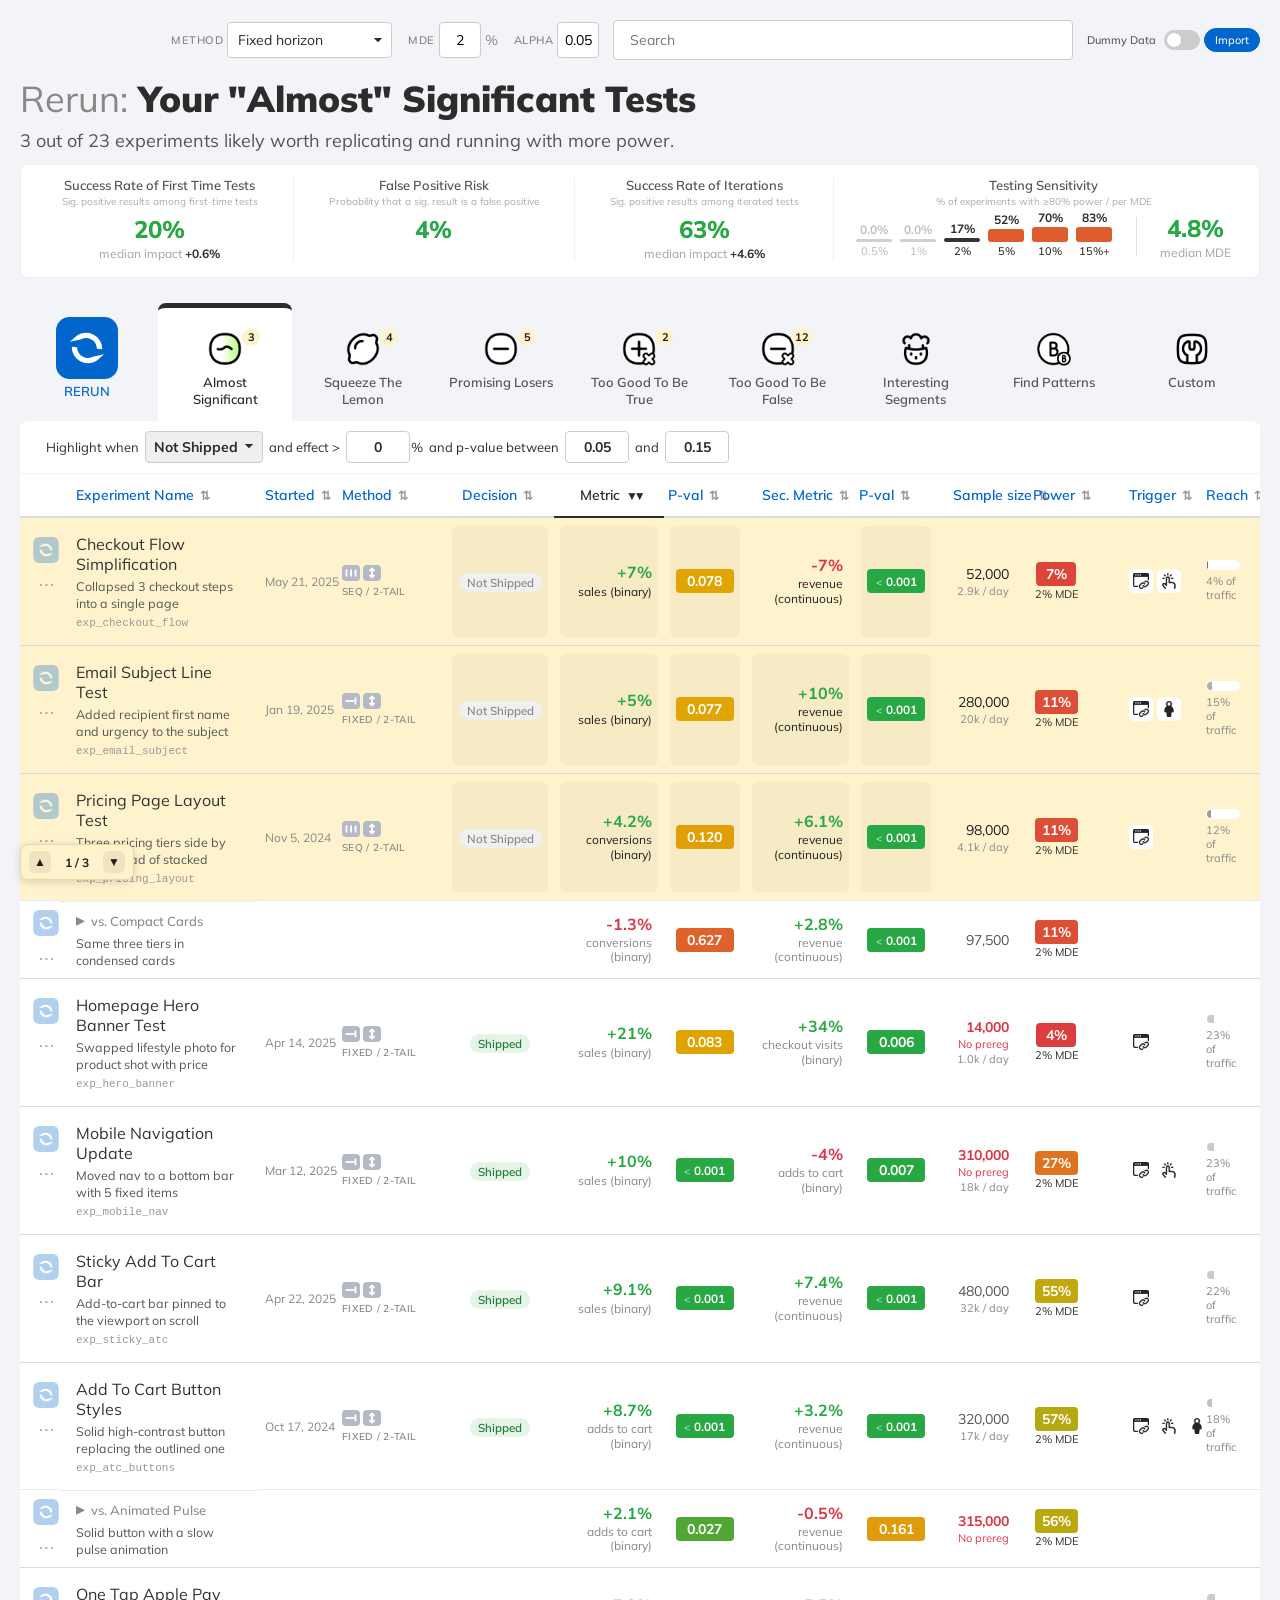
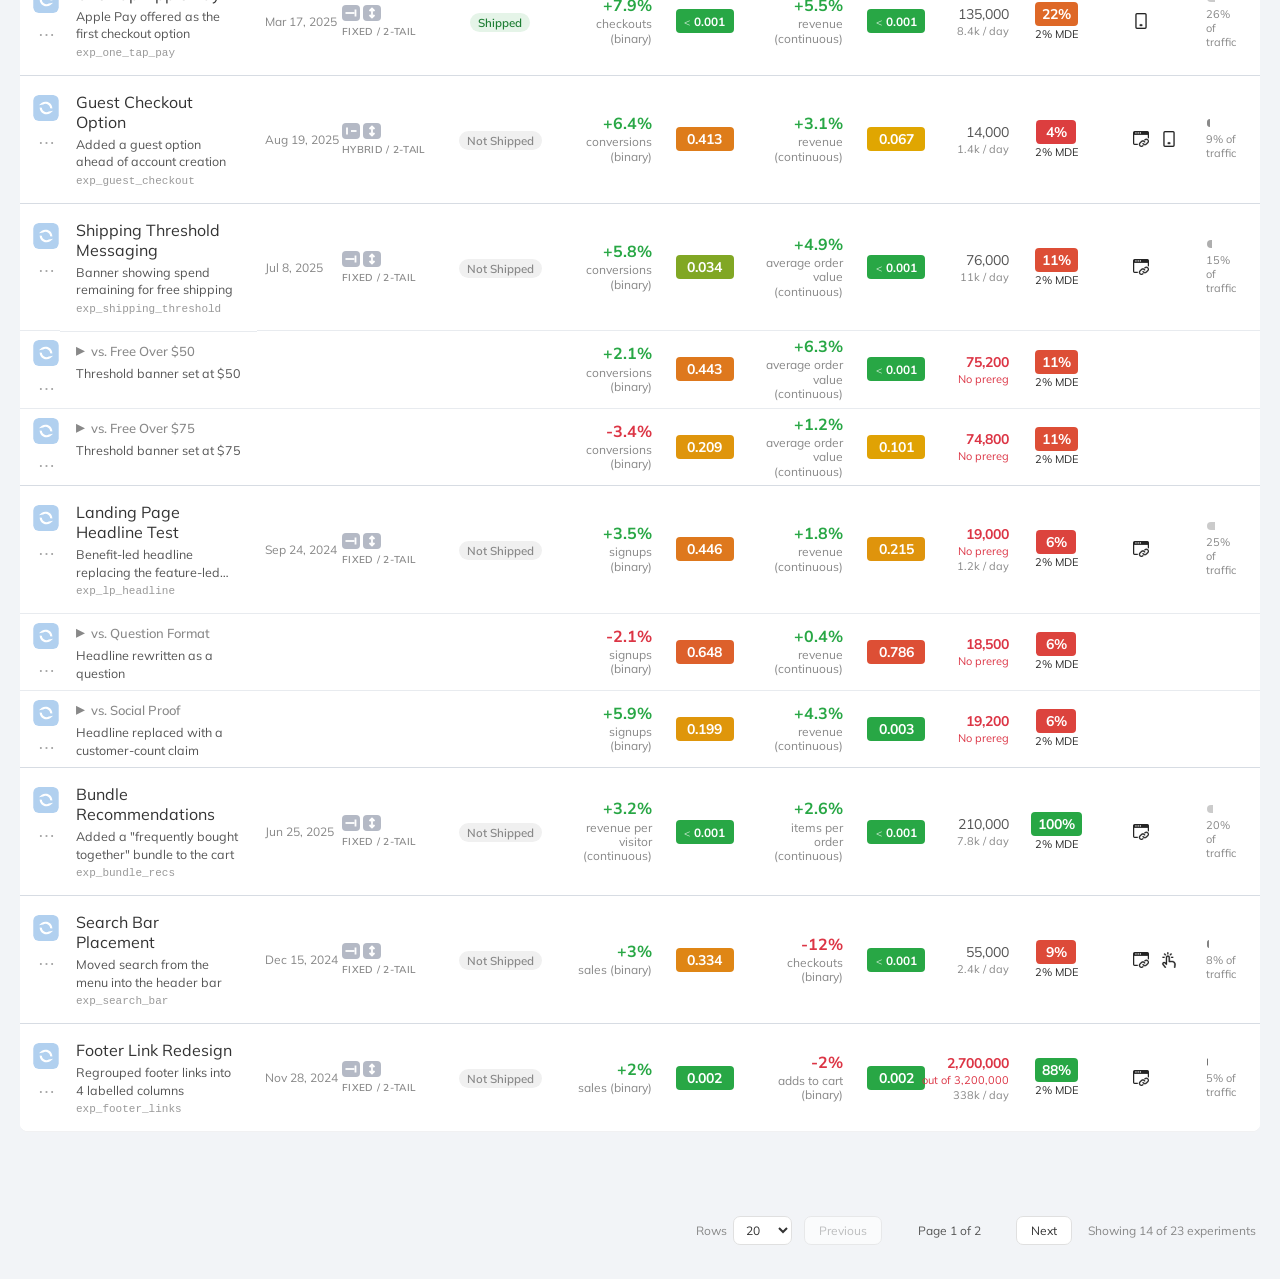
==== commit cfd83417: "As reported method, test hypotheses, and non-inferiority p-values Adds "As reported" as the default " ====
--- a/index.html
+++ b/index.html
@@ -25,10 +25,14 @@
             <div class="header-controls">
                 <div class="mde-input-group">
                     <label for="powerMethodSelect" class="mde-label">Method</label>
-                    <select id="powerMethodSelect" class="power-method-select" data-tip="Fixed horizon: classic power at a pre-set sample size. Sequential (mSPRT): always-valid p-values safe to check at any time, using an inflated sample-size estimate since there's no fixed stopping point.">
-                        <option value="fixed">Fixed horizon</option>
-                        <option value="sequential">Sequential (mSPRT)</option>
-                    </select>
+                    <span class="method-select-wrap">
+                        <select id="powerMethodSelect" class="power-method-select" data-tip="As reported: the p-values your platform reported (estimated where a test has none), with power following each test's own method. Fixed horizon and Sequential (mSPRT) recalculate every test as if it had been run that way.">
+                            <option value="reported" selected>As reported</option>
+                            <option value="fixed">Fixed horizon</option>
+                            <option value="sequential">Sequential (mSPRT)</option>
+                        </select>
+                        <span class="method-note" id="methodNote"></span>
+                    </span>
                     <label for="mdeInput" class="mde-label mde-label-spaced">MDE</label>
                     <input type="text" id="mdeInput" class="mde-input" value="2" inputmode="decimal" pattern="[0-9]*\.?[0-9]*">
                     <span class="mde-suffix">%</span>
@@ -299,8 +303,8 @@
                     <!-- Name: also carries the change description underneath. -->
                     <col style="width: 18%;">
                     <col style="width: 7%;">
-                    <!-- Method: badge plus the longest short name, "Sequential". -->
-                    <col style="width: 108px;">
+                    <!-- Method: two badges over the longest label, "Hybrid / Non-inf". -->
+                    <col style="width: 112px;">
                     <!-- Decision: whether the experiment shipped. Fixed, not a
                          percentage: the "Not Shipped" pill (83px) plus room to
                          sit inside the lit signal box must fit at any width. -->
@@ -376,8 +380,22 @@
             return parseFloat(document.getElementById('mdeInput').value) || 2;
         }
 
+        // 'reported' (the platform's own p-values), or 'fixed' / 'sequential'
+        // (every test recalculated as if run that way).
         function getPowerMethod() {
-            return document.getElementById('powerMethodSelect')?.value || 'fixed';
+            return document.getElementById('powerMethodSelect')?.value || 'reported';
+        }
+
+        function isPValue(value) {
+            return typeof value === 'number' && Number.isFinite(value) && value >= 0 && value <= 1;
+        }
+
+        // Whether any test in the data carries a p-value from its platform --
+        // the only case where "As reported" has anything to report.
+        function hasReportedPValues(data) {
+            return (Array.isArray(data) ? data : []).some(e =>
+                isPValue(e.pvalue) || isPValue(e.secondaryPvalue)
+                || (e.additionalComparisons || []).some(c => isPValue(c.pvalue)));
         }
 
         // Significance threshold for the P-val columns (fixed horizon only)
@@ -402,7 +420,7 @@
 
                 if (Array.isArray(experiment.additionalComparisons)) {
                     calculated.additionalComparisons = experiment.additionalComparisons.map(comp =>
-                        calculateStatsForItem(comp, baseRate, mde, method)
+                        calculateStatsForItem(comp, baseRate, mde, method, experiment)
                     );
                 }
 
@@ -418,21 +436,76 @@
         // SEQUENTIAL_SAMPLE_SIZE_INFLATION in stats-utils.js) -- there is no
         // exact closed form for sequential power the way there is for a
         // one-shot z-test.
-        function calculateStatsForItem(item, baseRate, mde, method) {
-            if (method === 'sequential') {
-                const effectiveSampleSize = item.sampleSize / SEQUENTIAL_SAMPLE_SIZE_INFLATION;
-                return {
-                    ...item,
-                    power: recalculatePower(effectiveSampleSize, item.primaryMetricType, mde, baseRate),
-                    pvalue: recalculateSequentialPValue(item.sampleSize, item.primaryMetricType, item.primaryMetric, baseRate),
-                    secondaryPvalue: recalculateSequentialPValue(item.sampleSize, item.secondaryMetricType, item.secondaryMetric, baseRate)
-                };
-            }
+        //
+        // As reported: the platform's own p-values where the test has them
+        // (estimated, and flagged as such, where it doesn't), and power
+        // following the test's own method. Both recalculated modes are "what
+        // if it had been run this way" lenses; this one is what actually ran.
+        //
+        // The primary p-value also follows the test's hypothesis (see
+        // hypothesisPValue in stats-utils.js): two-sided by default, or
+        // one-sided superiority / non-inferiority. A non-inferiority margin
+        // comes from the test's own niMargin, else the MDE input -- the
+        // smallest change that matters, so a smaller loss counts as no harm.
+        // Secondary metrics stay two-sided guardrails. A comparison row takes
+        // its parent test's hypothesis and method.
+        //
+        // A test with no recorded method is assumed sequential under As
+        // reported: nobody committed to a stopping point we know of, so it's
+        // read as if it was checked repeatedly. Its reported p-value then gets
+        // the always-valid (mSPRT) version -- the peeking penalty -- whereas a
+        // test known to be sequential keeps its reported p as is, since a
+        // platform's sequential p-value is already always-valid.
+        function calculateStatsForItem(item, baseRate, mde, method, parent = null) {
+            const known = m => Object.hasOwn(TEST_METHOD_ICONS, m || '');
+            const recordedMethod = known(item.testMethod) ? item.testMethod
+                : known(parent?.testMethod) ? parent.testMethod : null;
+            const testMethod = recordedMethod || 'sequential';
+            // Only a platform that actually ran a sequential test reports an
+            // always-valid p; an assumed-sequential one reported a plain p.
+            const knownSequential = recordedMethod === 'sequential';
+            const sequential = method === 'sequential'
+                || (method === 'reported' && testMethod === 'sequential');
+            const hypothesis = item.hypothesis || parent?.hypothesis || 'two-sided';
+            const ownMargin = item.niMargin ?? parent?.niMargin;
+            const niMargin = ownMargin > 0 ? ownMargin : mde;
+            const power = sequential
+                ? recalculatePower(item.sampleSize / SEQUENTIAL_SAMPLE_SIZE_INFLATION, item.primaryMetricType, mde, baseRate)
+                : recalculatePower(item.sampleSize, item.primaryMetricType, mde, baseRate);
+
+            const pvalueFor = (reportedP, metricType, effect, hyp) => {
+                const twoSided = hyp === 'two-sided';
+                const reported = method === 'reported' && isPValue(reportedP);
+                // A known-sequential platform's two-sided p is already
+                // always-valid, so it's used as is. Any other reported p is a
+                // plain two-sided one, re-expressed for the hypothesis and (if
+                // sequential, assumed or chosen) its always-valid version. A
+                // known-sequential one-sided case can't be back-converted, so
+                // it falls through to the estimate below.
+                if (reported && (twoSided || !knownSequential)) {
+                    const value = knownSequential
+                        ? reportedP
+                        : hypothesisPValue(reportedP, effect, hyp, niMargin, sequential);
+                    return { value, estimated: false };
+                }
+                const value = twoSided
+                    ? (sequential ? recalculateSequentialPValue : recalculatePValue)(item.sampleSize, metricType, effect, baseRate)
+                    : hypothesisPValue(recalculatePValue(item.sampleSize, metricType, effect, baseRate), effect, hyp, niMargin, sequential);
+                return { value, estimated: method === 'reported' };
+            };
+            const primary = pvalueFor(item.pvalue, item.primaryMetricType, item.primaryMetric, hypothesis);
+            const secondary = pvalueFor(item.secondaryPvalue, item.secondaryMetricType, item.secondaryMetric, 'two-sided');
             return {
                 ...item,
-                power: recalculatePower(item.sampleSize, item.primaryMetricType, mde, baseRate),
-                pvalue: recalculatePValue(item.sampleSize, item.primaryMetricType, item.primaryMetric, baseRate),
-                secondaryPvalue: recalculatePValue(item.sampleSize, item.secondaryMetricType, item.secondaryMetric, baseRate)
+                testMethod: recordedMethod,
+                hypothesis,
+                niMarginUsed: hypothesis === 'non-inferiority' ? niMargin : null,
+                power,
+                powerApprox: sequential,
+                pvalue: primary.value,
+                pvalueEstimated: primary.estimated && primary.value != null,
+                secondaryPvalue: secondary.value,
+                secondaryPvalueEstimated: secondary.estimated && secondary.value != null
             };
         }
 
@@ -587,23 +660,48 @@
         const TEST_METHOD_ICONS = {
             fixed: {
                 label: 'Fixed',
+                short: 'Fixed',
                 title: 'Fixed horizon: analyzed once, at a planned sample size',
                 path: '<path d="M3.5 8h9"/><path d="M13.5 4.5v7"/>'
             },
             sequential: {
                 label: 'Sequential',
+                short: 'Seq',
                 title: 'Sequential: valid to check results as they come in',
                 path: '<path d="M4.5 4.5v7"/><path d="M9 4.5v7"/><path d="M13.5 4.5v7"/>'
             },
             hybrid: {
                 label: 'Hybrid',
+                short: 'Hybrid',
                 title: 'Hybrid: early checks, then a final fixed-horizon analysis',
                 path: '<path d="M5 4.5v7"/><path d="M9 8h5.5"/>'
             },
             bayesian: {
                 label: 'Bayesian',
+                short: 'Bayes',
                 title: 'Bayesian',
                 path: '<path d="M3 11.5c2 0 3-7 6-7s4 7 6 7"/>'
+            }
+        };
+
+        // The test's hypothesis, paired with its method icon in the Method
+        // column: how many tails the primary p-value has, and for
+        // non-inferiority, the floor it has to clear.
+        const TEST_HYPOTHESIS_ICONS = {
+            'two-sided': {
+                label: '2-tail',
+                title: 'Two-sided: tests for a change either way, better or worse',
+                path: '<path d="M9 3.5v9"/><path d="M6.5 6L9 3.5L11.5 6"/><path d="M6.5 10L9 12.5L11.5 10"/>'
+            },
+            superiority: {
+                label: '1-tail',
+                title: 'Superiority (one-sided): tests only whether the variant is better',
+                path: '<path d="M9 12.5v-9"/><path d="M6.5 6L9 3.5L11.5 6"/>'
+            },
+            'non-inferiority': {
+                label: 'Non-inf',
+                title: 'Non-inferiority (one-sided): tests whether the variant is no worse than a margin',
+                path: '<path d="M4.5 12.5h9"/><path d="M9 12.5v-9"/><path d="M6.5 6L9 3.5L11.5 6"/>'
             }
         };
 
@@ -614,15 +712,26 @@
                 + `</svg>`;
         }
 
-        // Method column: the badge plus a short name, with the full
-        // description on hover. Comparison rows share their parent's method,
-        // so they pass nothing and show the empty placeholder.
-        function renderTestMethodCell(method) {
-            const icon = TEST_METHOD_ICONS[method];
-            if (!icon) return `<td class="col-method">${emptyCell()}</td>`;
-            return `<td class="col-method"><span class="test-method" data-tip="${icon.title}">`
-                + renderTestMethodIcon(icon)
-                + `<span class="test-method-label">${icon.label}</span></span></td>`;
+        // Method column: the method badge and the hypothesis badge side by
+        // side, with "FIXED / 2-TAIL" under them and the full description on
+        // hover. Comparison rows share their parent's, so they pass nothing
+        // and show the empty placeholder.
+        //
+        // With no recorded method, only a non-default hypothesis is shown (its
+        // badge alone, e.g. "NON-INF"): an unrecorded method isn't claimed,
+        // but a deliberately one-sided test still says so. Neither: empty.
+        function renderTestMethodCell(item = null) {
+            const icon = TEST_METHOD_ICONS[item?.testMethod];
+            const hypothesisSet = item?.hypothesis && item.hypothesis !== 'two-sided';
+            if (!icon && !hypothesisSet) return `<td class="col-method">${emptyCell()}</td>`;
+            const hyp = TEST_HYPOTHESIS_ICONS[item.hypothesis] || TEST_HYPOTHESIS_ICONS['two-sided'];
+            const margin = item.hypothesis === 'non-inferiority' && item.niMarginUsed
+                ? ` Margin: −${item.niMarginUsed}% (${item.niMargin > 0 ? 'set on the test' : 'from the MDE input'}).`
+                : '';
+            const methodTip = icon ? `${icon.title}. ` : 'Method not recorded (read as sequential under As reported). ';
+            return `<td class="col-method"><span class="test-method" data-tip="${escapeAttr(`${methodTip}${hyp.title}.${margin}`)}">`
+                + `<span class="test-method-icons">${icon ? renderTestMethodIcon(icon) : ''}${renderTestMethodIcon(hyp)}</span>`
+                + `<span class="test-method-label">${icon ? `${icon.short} / ` : ''}${hyp.label}</span></span></td>`;
         }
 
         // Compute metric display properties from raw values
@@ -691,14 +800,32 @@
                 : text;
         }
 
-        // A solid badge in both modes, coloured by pvalueStrength -- the same
+        // A solid badge in every mode, coloured by pvalueStrength -- the same
         // treatment as the Power column, so switching Method doesn't change
-        // how the column reads.
-        function pvalueCell(colClass, pvalue, isSequential) {
+        // how the column reads. Under As reported, a p-value the platform
+        // didn't supply (so it had to be estimated) is drawn outlined instead,
+        // so it never passes for a real result.
+        //
+        // `d` (the primary column only) adds the test's hypothesis to the
+        // tooltip when it isn't the default two-sided one. The Method column
+        // shows it at a glance.
+        function pvalueCell(colClass, pvalue, estimated, d = null) {
             if (pvalue == null) return `<td class="${colClass} pvalue"></td>`;
-            const alpha = isSequential ? SEQUENTIAL_ALPHA : getSelectedAlpha();
+            const alpha = getPowerMethod() === 'sequential' ? SEQUENTIAL_ALPHA : getSelectedAlpha();
             const color = sensitivityColor(pvalueStrength(pvalue, alpha));
-            return `<td class="${colClass} pvalue"><span class="pvalue-text pvalue-badge" style="background-color: ${color}">${formatPValueHtml(pvalue)}</span></td>`;
+            const hypothesis = d?.hypothesis && d.hypothesis !== 'two-sided' ? d.hypothesis : null;
+            const marginSource = d?.niMargin > 0 ? 'the test’s own margin' : 'the MDE input';
+            const tips = [
+                hypothesis === 'non-inferiority'
+                    ? `Non-inferiority: one-sided test that the effect is better than −${d.niMarginUsed}% (margin from ${marginSource}).`
+                    : hypothesis === 'superiority' ? 'Superiority: one-sided test that the effect is above 0.' : '',
+                estimated ? 'Estimated: the platform reported no p-value here, so it’s recalculated from the lift, sample size and baseline rate.' : ''
+            ].filter(Boolean).join(' ');
+            const tip = tips ? ` data-tip="${escapeAttr(tips)}"` : '';
+            const badge = estimated
+                ? `<span class="pvalue-text pvalue-badge pvalue-badge-est" style="color: ${color}; border-color: ${color}"${tip}>`
+                : `<span class="pvalue-text pvalue-badge" style="background-color: ${color}"${tip}>`;
+            return `<td class="${colClass} pvalue">${badge}${formatPValueHtml(pvalue)}</span></td>`;
         }
 
         // Sample size, then up to two small lines under it: the prereg alert
@@ -723,7 +850,6 @@
         function renderMetricCells(d) {
             const pm = metricProps(d.primaryMetric, d.primaryMetricLabel);
             const sm = metricProps(d.secondaryMetric, d.secondaryMetricLabel);
-            const isSequential = getPowerMethod() === 'sequential';
 
             return `
                 <td class="col-metric">
@@ -732,21 +858,21 @@
                         <span class="metric-label">${pm.labelDisplay}${d.primaryMetricType ? ` (${d.primaryMetricType})` : ''}</span>
                     </div>
                 </td>
-                ${pvalueCell('col-metric-p', d.pvalue, isSequential)}
+                ${pvalueCell('col-metric-p', d.pvalue, d.pvalueEstimated, d)}
                 <td class="col-secondary">
                     <div class="metric-container secondary-metric ${sm.cls}">
                         <span class="${sm.cls}">${sm.valueDisplay}</span>
                         <span class="metric-label">${sm.labelDisplay}${d.secondaryMetricType ? ` (${d.secondaryMetricType})` : ''}</span>
                     </div>
                 </td>
-                ${pvalueCell('col-secondary-p', d.secondaryPvalue, isSequential)}
+                ${pvalueCell('col-secondary-p', d.secondaryPvalue, d.secondaryPvalueEstimated)}
                 <td class="col-sample">${renderSampleCell(d)}</td>
                 <td class="col-power">
                     <div class="power-group">
                         <div class="power-col">
-                            <span class="power-value power-badge" style="background-color: ${d.power != null ? sensitivityColor(d.power) : '#999'}"${isSequential
+                            <span class="power-value power-badge" style="background-color: ${d.power != null ? sensitivityColor(d.power) : '#999'}"${d.powerApprox
                                 ? ` data-tip="Approximate: sequential (mSPRT) power, estimated as fixed-horizon power at this sample size ÷ ${SEQUENTIAL_SAMPLE_SIZE_INFLATION} -- the extra sample an always-valid test needs for the same power."`
-                                : ''}>${isSequential && d.power != null ? '<span class="power-approx">≈</span>' : ''}${displayValue(d.power, '%')}</span>
+                                : ''}>${d.powerApprox && d.power != null ? '<span class="power-approx">≈</span>' : ''}${displayValue(d.power, '%')}</span>
                             <span class="power-stat-label">${getSelectedMde()}% MDE</span>
                         </div>
                     </div>
@@ -905,17 +1031,56 @@
             return Number.isFinite(n) ? n : NaN;
         }
 
-        // `keepPage` holds the current page, for redraws while results stream in.
+        // "As reported" only means something when the data carries p-values
+        // from its platform. Without any (the dummy data, say) it's disabled
+        // and the table falls back to Fixed horizon -- without forgetting the
+        // preference, which comes back once data with reported values loads.
+        function syncMethodAvailability(data) {
+            const select = document.getElementById('powerMethodSelect');
+            if (!select) return;
+            const available = hasReportedPValues(data);
+            const preferred = select.dataset.preferred || 'reported';
+            select.querySelector('option[value="reported"]').disabled = !available;
+            select.value = preferred === 'reported' && !available ? 'fixed' : preferred;
+        }
+
+        // Under the Method dropdown, in As reported mode: which methods the
+        // tests actually used (each test's own testMethod), and how many
+        // primary p-values had to be estimated for lack of a reported one.
+        function updateMethodNote() {
+            const note = document.getElementById('methodNote');
+            if (!note) return;
+            if (getPowerMethod() !== 'reported') { note.textContent = ''; return; }
+            // A test with no recorded method is read as sequential (see
+            // calculateStatsForItem), so the note says so rather than "unknown".
+            const UNRECORDED = 'unrecorded';
+            const label = m => (TEST_METHOD_ICONS[m]?.label || UNRECORDED).toLowerCase();
+            const counts = {};
+            experimentsData.forEach(e => { const l = label(e.testMethod); counts[l] = (counts[l] || 0) + 1; });
+            const entries = Object.entries(counts).sort((a, b) => b[1] - a[1]);
+            const methods = entries.length === 1
+                ? (entries[0][0] === UNRECORDED
+                    ? 'Method unrecorded: read as sequential'
+                    : `All ${entries[0][0] === 'fixed' ? 'fixed horizon' : entries[0][0]}`)
+                : entries.map(([l, n]) => `${n} ${l === UNRECORDED ? 'unrecorded (read as sequential)' : l}`).join(' · ');
+            const estimated = calculatedExperimentsData.filter(e => e.pvalueEstimated).length;
+            note.textContent = methods + (estimated ? ` · ${estimated} p-value${estimated === 1 ? '' : 's'} estimated` : '');
+        }
+
+        // `keepPage` holds the current page and column sort, for redraws of the
+        // same rows: results streaming in, or a Method / MDE / Alpha change.
         function refreshUI(data, { keepPage = false } = {}) {
             const page = view.page;
             experimentsData = Array.isArray(data) ? data : [];
+            syncMethodAvailability(experimentsData);
             calculatedExperimentsData = withCalculatedStats(experimentsData);
+            updateMethodNote();
             view.rows = buildViewRows(calculatedExperimentsData);
             view.page = 0;
             pruneRerunSelectionsToDataset();
             const activeTab = document.querySelector('.tab.active');
             if (activeTab) {
-                updateHighlighting(activeTab.dataset.tab);
+                updateHighlighting(activeTab.dataset.tab, { keepSort: keepPage });
             } else {
                 renderView();
                 updateSummaryBar(calculatedExperimentsData);
@@ -959,7 +1124,9 @@
         const RERUN_SELECTION_KEY = 'rerun_selected_keys';
         const ACTIVE_TAB_KEY = 'rerun_active_tab';
         const MDE_KEY = 'rerun_mde';
-        const POWER_METHOD_KEY = 'rerun_power_method';
+        // A new key, not 'rerun_power_method': choices saved before As reported
+        // existed shouldn't override it becoming the default.
+        const POWER_METHOD_KEY = 'rerun_method';
         const ALPHA_KEY = 'rerun_alpha';
 
         // Startup ordering: a restored cache (API or import) renders rows and runs
@@ -1081,28 +1248,27 @@
                 countSubtitle: (matchCount, totalCount) =>
                     `${matchCount} out of ${totalCount} experiments may be false positives worth double checking.`,
                 params: {
-                    minEffect: { value: 5, step: 0.5, suffix: '%' },
                     pMin: { value: 0.05, step: 0.01, min: 0, max: 1 },
-                    // A shaky win only deserves a second look once someone has
+                    // A shaky result only deserves a second look once someone has
                     // actually acted on it -- an unshipped one hasn't cost anything
                     // yet, by default.
                     decisionFilter: { value: 'Shipped', options: ['Shipped', 'Not Shipped', 'Either'] }
                 },
                 template: p => [
                     'Highlight when', { param: 'decisionFilter' },
-                    'and effect >', { param: 'minEffect' },
-                    ' and (p-value >', { param: 'pMin' }, ' or secondary contradicts)'
+                    'and (effect is negative, p-value >', { param: 'pMin' }, ' or secondary contradicts)'
                 ],
-                // A shaky win isn't only a weak primary p-value -- it's also a
-                // significant primary propped up by a secondary that doesn't
-                // back it up: not significant itself, or pointing the other way.
+                // Any shipped result the data doesn't back up, whatever its size:
+                // a negative effect, a primary that wasn't significant, or a
+                // significant primary propped up by a secondary that doesn't back
+                // it up (not significant itself, or pointing the other way).
                 matches: ({ metric, pvalue, secondary, secondaryPvalue, decision }, p) =>
                     decisionMatches(decision, p.decisionFilter.value)
-                    && metric > p.minEffect.value
-                    && (pvalue > p.pMin.value || contradictingSecondary(metric, secondary, secondaryPvalue)),
+                    && (metric < 0 || pvalue > p.pMin.value
+                        || contradictingSecondary(metric, secondary, secondaryPvalue)),
                 signals: {
                     decision: decisionSignal,
-                    primary: ({ metric }, p) => metric > p.minEffect.value,
+                    primary: ({ metric }) => metric < 0,
                     primaryP: ({ pvalue }, p) => pvalue > p.pMin.value,
                     secondary: ({ metric, secondary, secondaryPvalue }) =>
                         contradictingSecondary(metric, secondary, secondaryPvalue),
@@ -2253,7 +2419,7 @@
                     </div>
                 </td>
                 <td class="col-started launch-date">${formatLaunchDate(experiment.date)}</td>
-                ${renderTestMethodCell(experiment.testMethod)}
+                ${renderTestMethodCell(experiment)}
                 ${renderDecisionCell(experiment)}
                 ${renderMetricCells(experiment)}
                 ${renderTrailingCells(experiment)}
@@ -4790,11 +4956,14 @@
 
         // Switching tabs changes ordering, filtering and highlighting together.
         // Each is decided from the data; one render applies the result.
-        function updateHighlighting(tabType) {
+        // `keepSort` is for redraws of the same rows (Method / MDE / Alpha
+        // changes): the column sort you picked stays rather than snapping back
+        // to the tab's default ordering.
+        function updateHighlighting(tabType, { keepSort = false } = {}) {
             // A different tab means a different result set, so restart at page 1.
             view.page = 0;
 
-            if (tabType !== 'rerun') {
+            if (tabType !== 'rerun' && !keepSort) {
                 // Sort highlighted rows to the top, with tab-specific ordering
                 sortByHighlighted(tabType);
             }
@@ -5132,10 +5301,15 @@
             // Untagged tests (no iterations field) are first-time tests.
             const isIteration = exp => (exp.iterations || 0) >= 1;
 
+            // Success Rate and FPR count only tests that were trying to win: a
+            // non-inferiority test's goal was "no worse", so it is neither a
+            // win nor a loss here.
+            const winTests = experiments.filter(exp => exp.hypothesis !== 'non-inferiority');
+
             // 2. Success Rate, shown twice: once for first-time tests and once for
             // those tagged as iterations. Same calculation, different population.
-            const firstTimeExperiments = experiments.filter(exp => !isIteration(exp));
-            const iterExperiments = experiments.filter(isIteration);
+            const firstTimeExperiments = winTests.filter(exp => !isIteration(exp));
+            const iterExperiments = winTests.filter(isIteration);
 
             const renderSuccessRate = (elId, exps) => {
                 if (exps.length === 0) {
@@ -5157,33 +5331,42 @@
             // Power is assumed at 80% as in the paper. Power at the selected MDE isn't the power
             // against the tests' real effects, and made π (and FPR) swing with the MDE input.
             //
-            // Not shown under sequential (mSPRT): the formula's α and "power" are
-            // fixed-horizon frequentist quantities (a one-shot test's false-positive
-            // rate and its power at a pre-set N). isSuccess() reads exp.pvalue, which
-            // under sequential mode is the always-valid p-value -- a different
-            // statistic with no established version of this same formula, not just
-            // the same number plugged into a formula that still happens to apply.
+            // Under sequential (mSPRT), isSuccess() reads the always-valid p-value.
+            // The same formula still applies as an approximation: the mSPRT keeps
+            // the chance of a false win at or below α however often it's checked,
+            // so α is an upper bound on the null rejection rate (the result leans
+            // conservative), and the 80% power was an assumption in both modes.
+            // Shown with "≈" and a tooltip saying so -- also under As reported
+            // when any input is approximate (a sequential test, or a p-value
+            // estimated for lack of a reported one).
             const fprPanel = document.getElementById('fprPanel');
-            if (getPowerMethod() === 'sequential') {
-                writeSummaryStat('fprValue', '—', { className: 'summary-metric-value summary-metric-empty' });
-                if (fprPanel) fprPanel.dataset.tip = 'Not shown under sequential (mSPRT): this formula assumes fixed-horizon α and power, which don’t have an established always-valid equivalent.';
+            const method = getPowerMethod();
+            const estimatedCount = experiments.filter(e => e.pvalueEstimated).length;
+            const sequentialCount = experiments.filter(e => e.powerApprox).length;
+            const approxReasons = [];
+            if (sequentialCount) approxReasons.push(method === 'sequential'
+                ? 'under sequential (mSPRT), the always-valid test keeps false wins at or below α however often it’s checked, so α is used as an upper bound and the figure leans conservative'
+                : `${sequentialCount} test${sequentialCount === 1 ? '' : 's'} read as sequential (by design, or with no method recorded), where α is only an upper bound on false wins`);
+            if (estimatedCount) approxReasons.push(`${estimatedCount} p-value${estimatedCount === 1 ? '' : 's'} estimated because the platform reported none`);
+            const approximate = approxReasons.length > 0;
+            if (fprPanel) {
+                if (approximate) fprPanel.dataset.tip = `Approximate: ${approxReasons.join('; ')}. Power is assumed at 80%.`;
+                else delete fprPanel.dataset.tip;
+            }
+            const ASSUMED_POWER = 0.8;
+            const overallSuccessCount = winTests.filter(isSuccess).length;
+            const winRate = winTests.length ? overallSuccessCount / winTests.length : 0;
+            const alphaPos = ALPHA / 2;
+            if (overallSuccessCount === 0) {
+                writeSummaryStat('fprValue', null);
             } else {
-                if (fprPanel) delete fprPanel.dataset.tip;
-                const ASSUMED_POWER = 0.8;
-                const overallSuccessCount = experiments.filter(isSuccess).length;
-                const winRate = overallSuccessCount / total;
-                const alphaPos = ALPHA / 2;
-                if (overallSuccessCount === 0) {
-                    writeSummaryStat('fprValue', null);
-                } else {
-                    const pi = Math.min(1, Math.max(0, (winRate - alphaPos) / (ASSUMED_POWER - alphaPos)));
-                    const fpr = (alphaPos * (1 - pi)) / (alphaPos * (1 - pi) + ASSUMED_POWER * pi);
-                    const fprPct = Math.round(fpr * 100);
-                    writeSummaryStat('fprValue', fprPct + '%', {
-                        bands: [[fprPct <= 20, 'metric-good'], [fprPct <= 50, 'metric-warning'],
-                                [true, 'metric-danger']]
-                    });
-                }
+                const pi = Math.min(1, Math.max(0, (winRate - alphaPos) / (ASSUMED_POWER - alphaPos)));
+                const fpr = (alphaPos * (1 - pi)) / (alphaPos * (1 - pi) + ASSUMED_POWER * pi);
+                const fprPct = Math.round(fpr * 100);
+                writeSummaryStat('fprValue', (approximate ? '≈' : '') + fprPct + '%', {
+                    bands: [[fprPct <= 20, 'metric-good'], [fprPct <= 50, 'metric-warning'],
+                            [true, 'metric-danger']]
+                });
             }
 
             // 4. Median Relative Effect — shown inside each Success Rate panel
@@ -5415,34 +5598,60 @@
         // MDE / alpha / power method: recalculate and persist on change, same
         // as the active tab, so a reload picks up where you left off instead
         // of always resetting to fixed-horizon / 2% / 0.05.
+        // Keeps the current page: these are tweaks to how the same rows read,
+        // not a new dataset, so jumping back to page 1 would lose your place.
+        let appliedStatsInputs = '';
         function onStatsInputChange() {
             writeStored(MDE_KEY, mdeInput.value);
             writeStored(ALPHA_KEY, alphaInput.value);
-            refreshUI(experimentsData);
+            appliedStatsInputs = `${mdeInput.value}|${alphaInput.value}`;
+            refreshUI(experimentsData, { keepPage: true });
+        }
+
+        // MDE and Alpha apply as you type, after a short pause, rather than
+        // only on blur/Enter. A half-typed value ("", "0.", "0") is skipped
+        // until it's a usable number; blur still applies whatever is left,
+        // unless typing already did.
+        function liveStatsInput(input, isUsable) {
+            let timer;
+            input.addEventListener('input', () => {
+                clearTimeout(timer);
+                const value = parseFloat(input.value);
+                if (!isUsable(value) || input.value.trim().endsWith('.')) return;
+                timer = setTimeout(onStatsInputChange, 250);
+            });
+            input.addEventListener('blur', () => {
+                clearTimeout(timer);
+                if (`${mdeInput.value}|${alphaInput.value}` !== appliedStatsInputs) onStatsInputChange();
+            });
+            input.addEventListener('keydown', function(e) {
+                if (e.key === 'Enter') this.blur();
+            });
         }
 
         const mdeInput = document.getElementById('mdeInput');
         const savedMde = readStored(MDE_KEY);
         if (savedMde !== null) mdeInput.value = savedMde;
-        mdeInput.addEventListener('blur', onStatsInputChange);
-        mdeInput.addEventListener('keydown', function(e) {
-            if (e.key === 'Enter') this.blur();
-        });
 
         const alphaInput = document.getElementById('alphaInput');
         const savedAlpha = readStored(ALPHA_KEY);
         if (savedAlpha !== null) alphaInput.value = savedAlpha;
-        alphaInput.addEventListener('blur', onStatsInputChange);
-        alphaInput.addEventListener('keydown', function(e) {
-            if (e.key === 'Enter') this.blur();
-        });
-
+
+        appliedStatsInputs = `${mdeInput.value}|${alphaInput.value}`;
+        liveStatsInput(mdeInput, v => v > 0);
+        liveStatsInput(alphaInput, v => v > 0 && v < 1);
+
+        // The preference lives on the select (dataset.preferred) as well as in
+        // storage: syncMethodAvailability may show Fixed horizon while As
+        // reported is unavailable, and must know to switch back afterwards.
         const powerMethodSelect = document.getElementById('powerMethodSelect');
         const savedPowerMethod = readStored(POWER_METHOD_KEY);
-        if (savedPowerMethod === 'fixed' || savedPowerMethod === 'sequential') {
-            powerMethodSelect.value = savedPowerMethod;
-        }
+        powerMethodSelect.dataset.preferred = ['reported', 'fixed', 'sequential'].includes(savedPowerMethod)
+            ? savedPowerMethod
+            : 'reported';
+        syncMethodAvailability(experimentsData);
         powerMethodSelect.addEventListener('change', function() {
+            this.dataset.preferred = this.value;
             writeStored(POWER_METHOD_KEY, this.value);
             onStatsInputChange();
         });
--- a/styles.css
+++ b/styles.css
@@ -164,6 +164,29 @@
     border-color: var(--accent);
 }
 
+/* Positions the method note under the dropdown without taking up layout
+   room, so the header controls keep their place in every mode. */
+.method-select-wrap {
+    position: relative;
+    display: inline-flex;
+}
+
+/* As reported: which methods the tests actually used. Hangs under the
+   dropdown, out of the flow, like the import status under the toggle. */
+.method-note {
+    position: absolute;
+    top: 100%;
+    left: 0;
+    margin-top: 4px;
+    font-size: 11px;
+    color: var(--text-subtle);
+    white-space: nowrap;
+}
+
+.method-note:empty {
+    display: none;
+}
+
 .power-method-select {
     padding: 8px 24px 8px 10px;
     color: var(--text-strong);
@@ -384,6 +407,8 @@
     color: var(--text-strong);
 }
 
+/* The same size at every width: the narrow-layout queries shrink the
+   scenario tabs' icons, but this selector outranks theirs, so it stays put. */
 .tab[data-tab="rerun"] .tab-icon {
     width: 62px;
     height: 62px;
@@ -1483,10 +1508,18 @@
     white-space: nowrap;
 }
 
+/* Method badge + hypothesis badge side by side, with "FIXED / 2-TAIL" in
+   small caps under them. */
 .test-method {
     display: inline-flex;
-    align-items: center;
-    gap: 6px;
+    flex-direction: column;
+    align-items: flex-start;
+    gap: 4px;
+}
+
+.test-method-icons {
+    display: inline-flex;
+    gap: 3px;
 }
 
 .test-method-icon {
@@ -1495,8 +1528,11 @@
 }
 
 .test-method-label {
-    font-size: 12px;
-    color: var(--text-muted);
+    font-size: 10px;
+    font-weight: 600;
+    letter-spacing: 0.03em;
+    text-transform: uppercase;
+    color: var(--text-subtle);
 }
 
 .metric-container {
@@ -1613,6 +1649,16 @@
     /* "< 0.001" must stay on one line -- a narrow column otherwise wraps
        between the "<" and the number, breaking the badge's own shape. */
     white-space: nowrap;
+}
+
+/* As reported, where the platform supplied no p-value and it had to be
+   estimated: outlined in the same colour instead of filled, so it reads as
+   a stand-in rather than a real result. Colour and border colour are set
+   inline. Same size as a filled pill, border included. */
+.pvalue-badge-est {
+    background-color: transparent;
+    border: 1.5px dashed;
+    padding: 1.5px 5.5px;
 }
 
 /* The "<" in "< 0.001" is grammar, not the figure itself -- smaller and
@@ -2853,13 +2899,6 @@
         height: 34px;
         flex-basis: 34px;
     }
-
-    /* Tabs wrap into rows here, so the leading divider would land mid-strip. */
-    .tab[data-tab="rerun"] .tab-icon {
-        width: 44px;
-        height: 44px;
-        flex-basis: 44px;
-    }
 }
 
 @media (max-width: 1040px) {
@@ -2928,6 +2967,17 @@
         padding: 20px 16px;
     }
 
+    /* The search box wraps onto the next line here, right where the note
+       hangs, so the note joins the flow and pushes it down instead. */
+    .method-select-wrap {
+        flex-direction: column;
+        align-items: flex-start;
+    }
+
+    .method-note {
+        position: static;
+    }
+
     h1 {
         font-size: 28px;
     }
@@ -2963,12 +3013,6 @@
     .tab {
         flex-basis: 112px;
         padding: 12px 10px;
-    }
-
-    .tab[data-tab="rerun"] .tab-icon {
-        width: 26px;
-        height: 26px;
-        flex-basis: 26px;
     }
 
     /* Let the long placeholder sentence wrap on narrow screens instead of
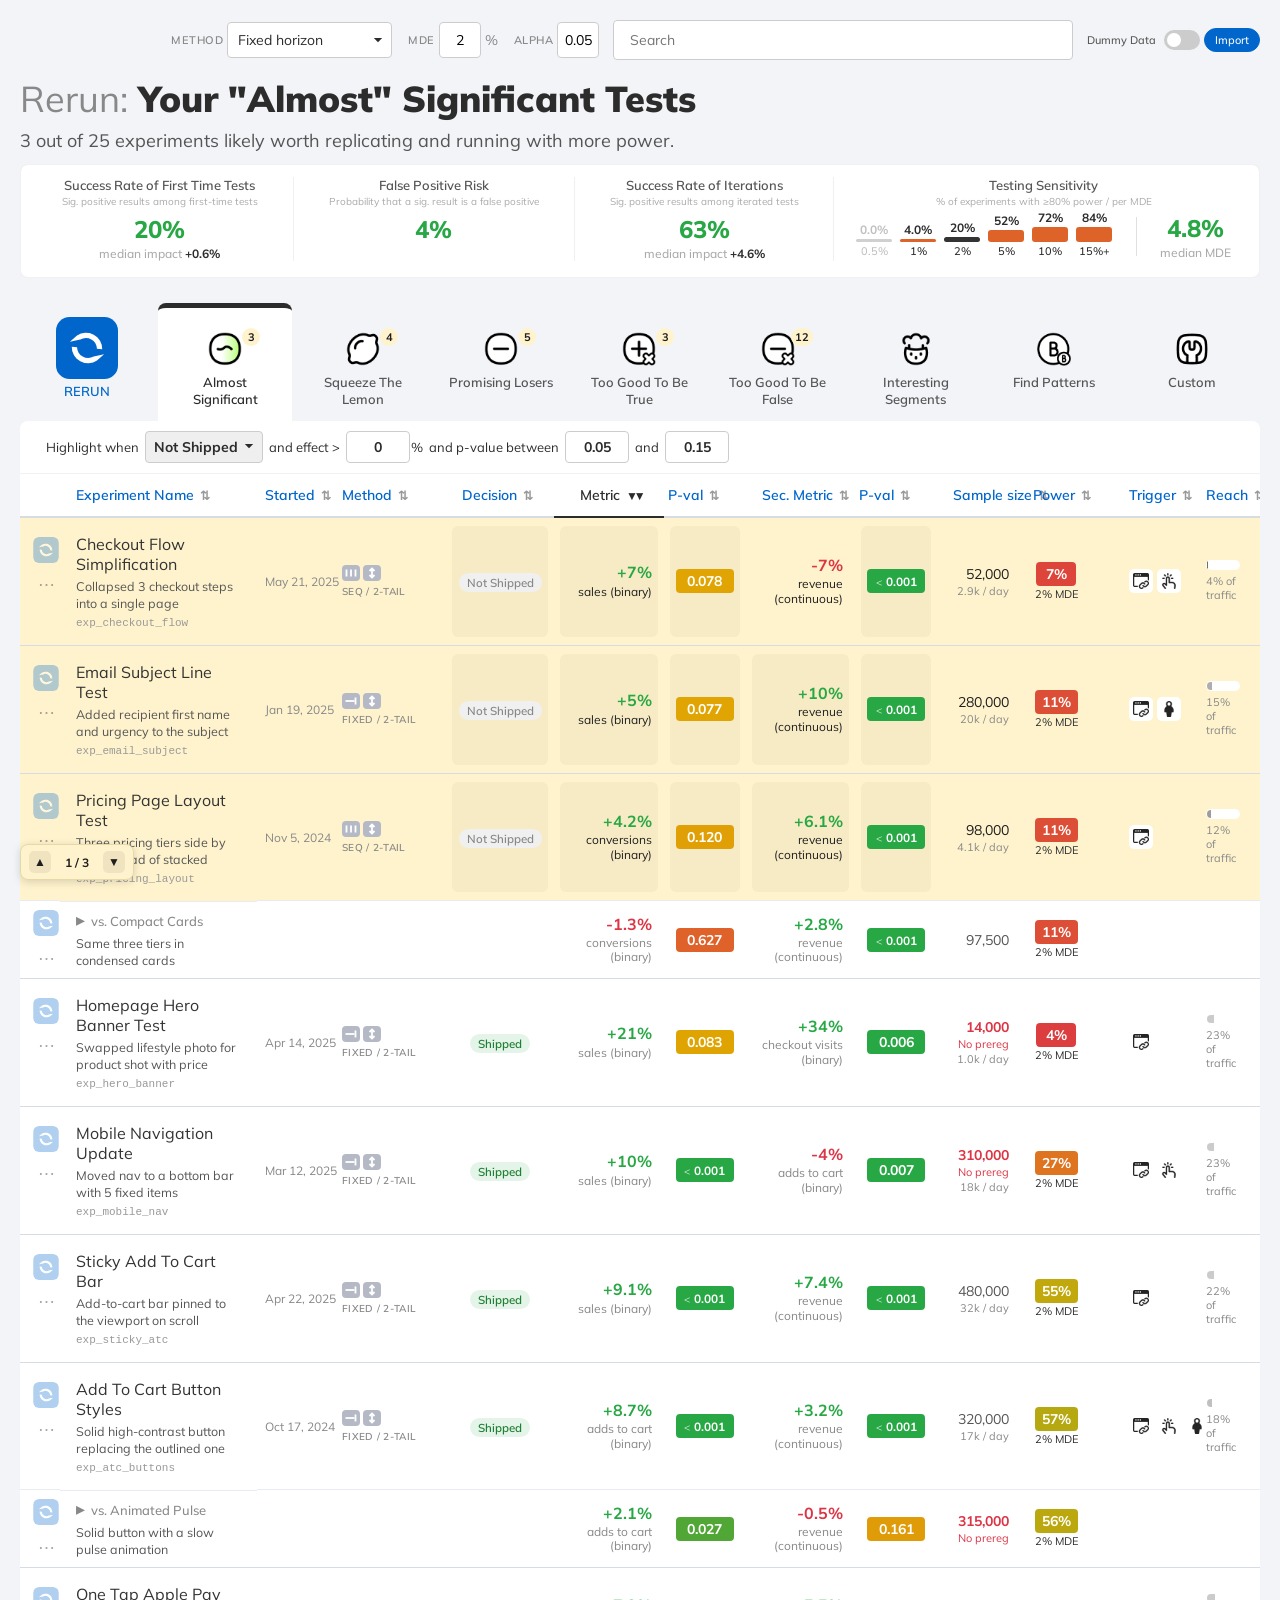
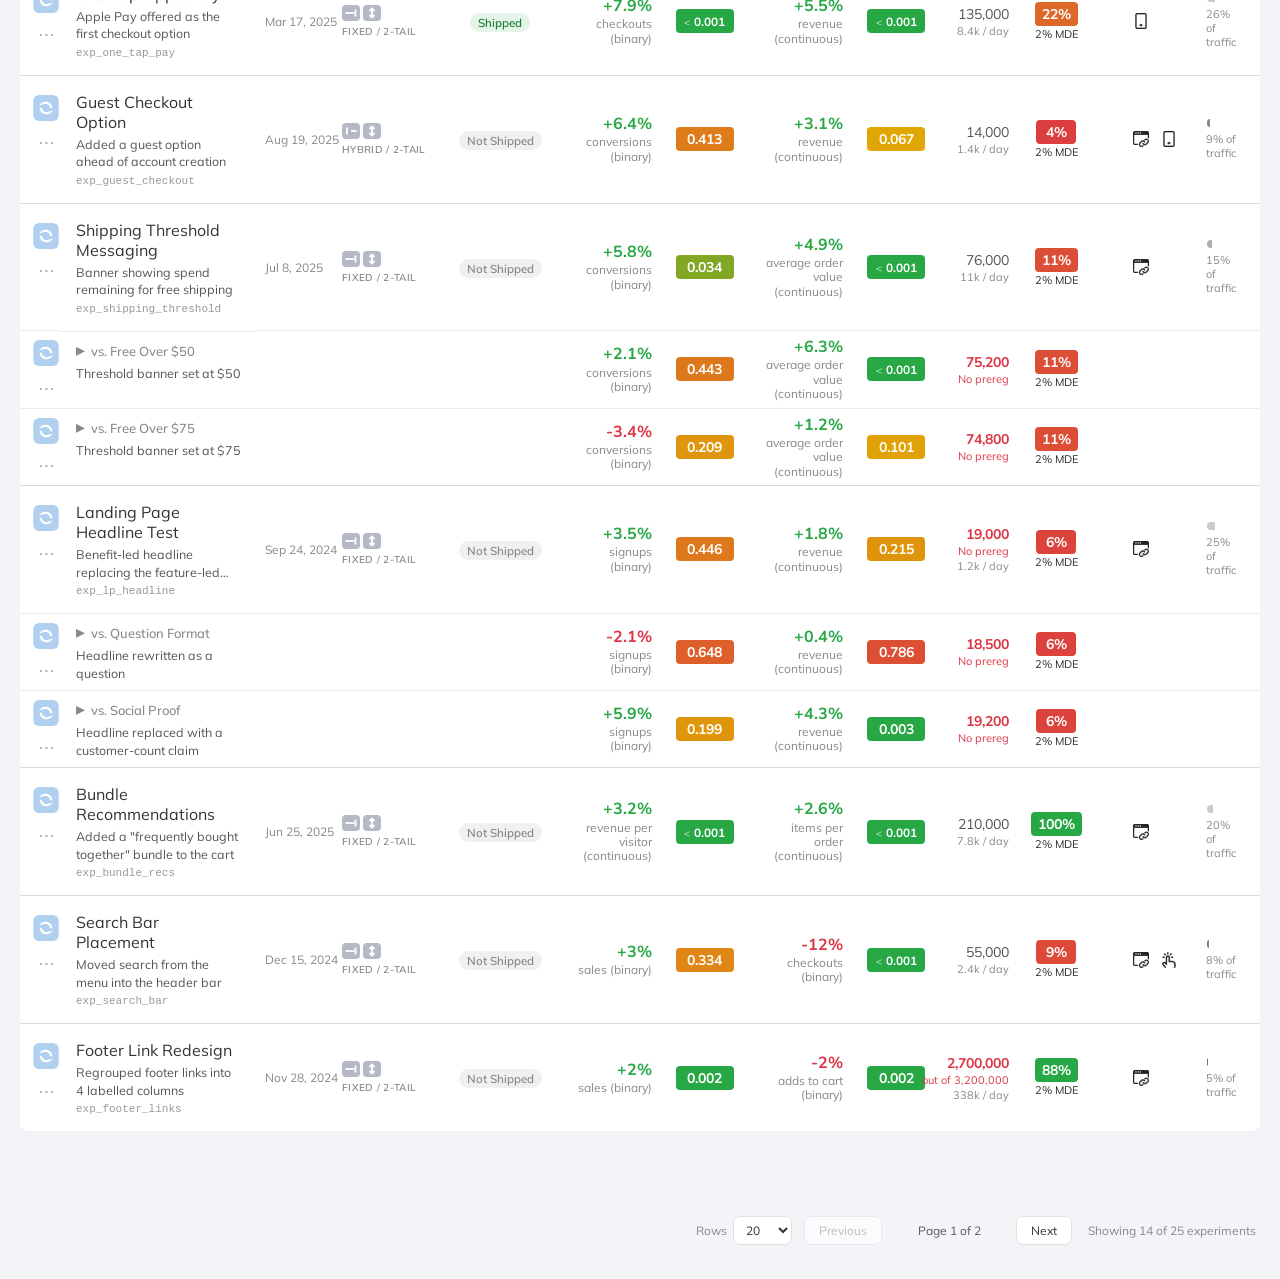
==== commit 4f214f52: "Sequential non-inferiority demo tests; fix Too Good To Be True for them Adds two made-up sequential " ====
--- a/index.html
+++ b/index.html
@@ -1022,7 +1022,8 @@
                 pvalue: numOrNaN(item.pvalue),
                 secondary: secondaryDataAttr(item),
                 secondaryPvalue: numOrNaN(item.secondaryPvalue),
-                decision: item.decision || ''
+                decision: item.decision || '',
+                hypothesis: item.hypothesis || 'two-sided'
             }, config.params || {}) || false;
         }
 
@@ -1262,18 +1263,26 @@
                 // a negative effect, a primary that wasn't significant, or a
                 // significant primary propped up by a secondary that doesn't back
                 // it up (not significant itself, or pointing the other way).
-                matches: ({ metric, pvalue, secondary, secondaryPvalue, decision }, p) =>
+                //
+                // A non-inferiority test is judged only on its own p-value (that
+                // the effect is above -margin): a small loss within the margin is
+                // what it set out to allow, and a quiet secondary doesn't
+                // contradict a "no worse" claim. So it's flagged only when that
+                // p-value didn't clear the threshold -- no harm wasn't shown.
+                matches: ({ metric, pvalue, secondary, secondaryPvalue, decision, hypothesis }, p) =>
                     decisionMatches(decision, p.decisionFilter.value)
-                    && (metric < 0 || pvalue > p.pMin.value
-                        || contradictingSecondary(metric, secondary, secondaryPvalue)),
+                    && (hypothesis === 'non-inferiority'
+                        ? pvalue > p.pMin.value
+                        : metric < 0 || pvalue > p.pMin.value
+                            || contradictingSecondary(metric, secondary, secondaryPvalue)),
                 signals: {
                     decision: decisionSignal,
-                    primary: ({ metric }) => metric < 0,
+                    primary: ({ metric, hypothesis }) => hypothesis !== 'non-inferiority' && metric < 0,
                     primaryP: ({ pvalue }, p) => pvalue > p.pMin.value,
-                    secondary: ({ metric, secondary, secondaryPvalue }) =>
-                        contradictingSecondary(metric, secondary, secondaryPvalue),
-                    secondaryP: ({ metric, secondary, secondaryPvalue }) =>
-                        contradictingSecondary(metric, secondary, secondaryPvalue)
+                    secondary: ({ metric, secondary, secondaryPvalue, hypothesis }) =>
+                        hypothesis !== 'non-inferiority' && contradictingSecondary(metric, secondary, secondaryPvalue),
+                    secondaryP: ({ metric, secondary, secondaryPvalue, hypothesis }) =>
+                        hypothesis !== 'non-inferiority' && contradictingSecondary(metric, secondary, secondaryPvalue)
                 }
             },
             'false-neg': {
@@ -2800,7 +2809,8 @@
                         metric: numOrNaN(item.primaryMetric),
                         pvalue: numOrNaN(item.pvalue),
                         secondary: secondaryDataAttr(item),
-                        secondaryPvalue: numOrNaN(item.secondaryPvalue)
+                        secondaryPvalue: numOrNaN(item.secondaryPvalue),
+                        hypothesis: item.hypothesis || 'two-sided'
                     });
                 }
             });
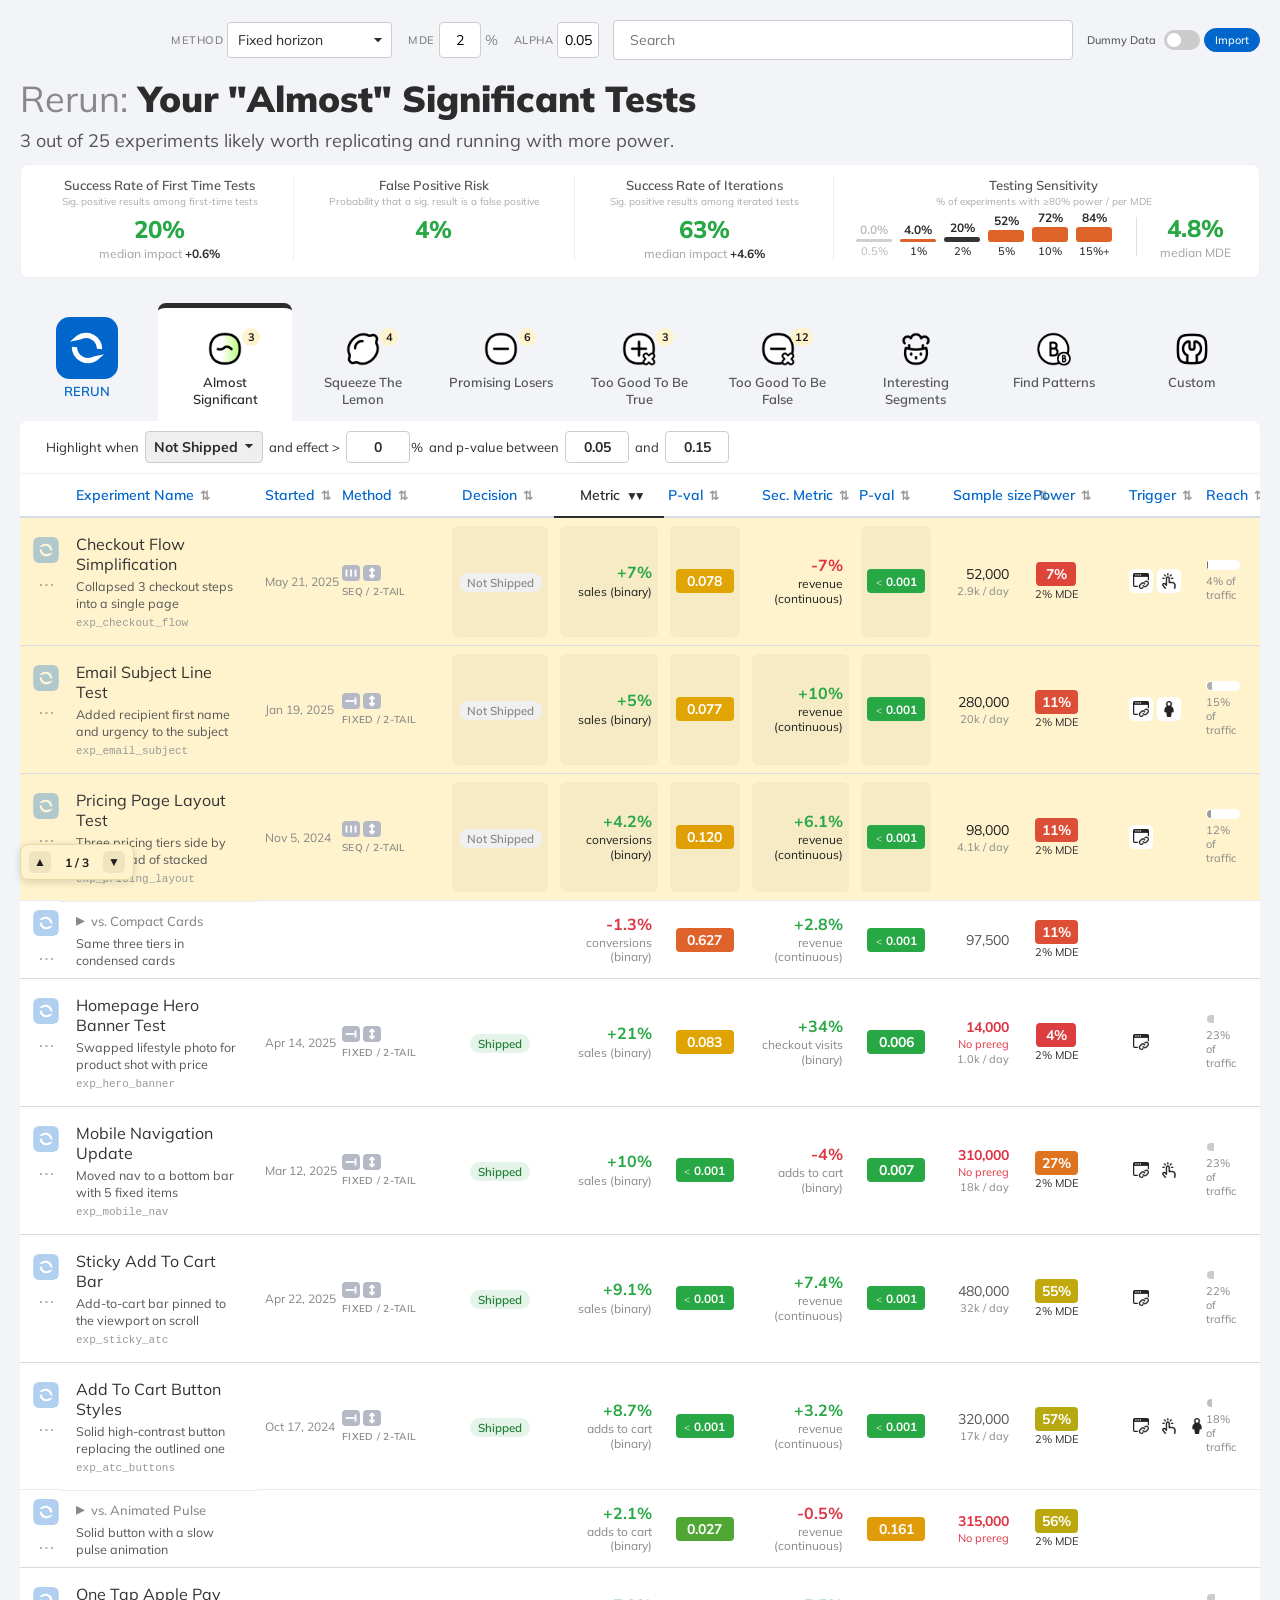
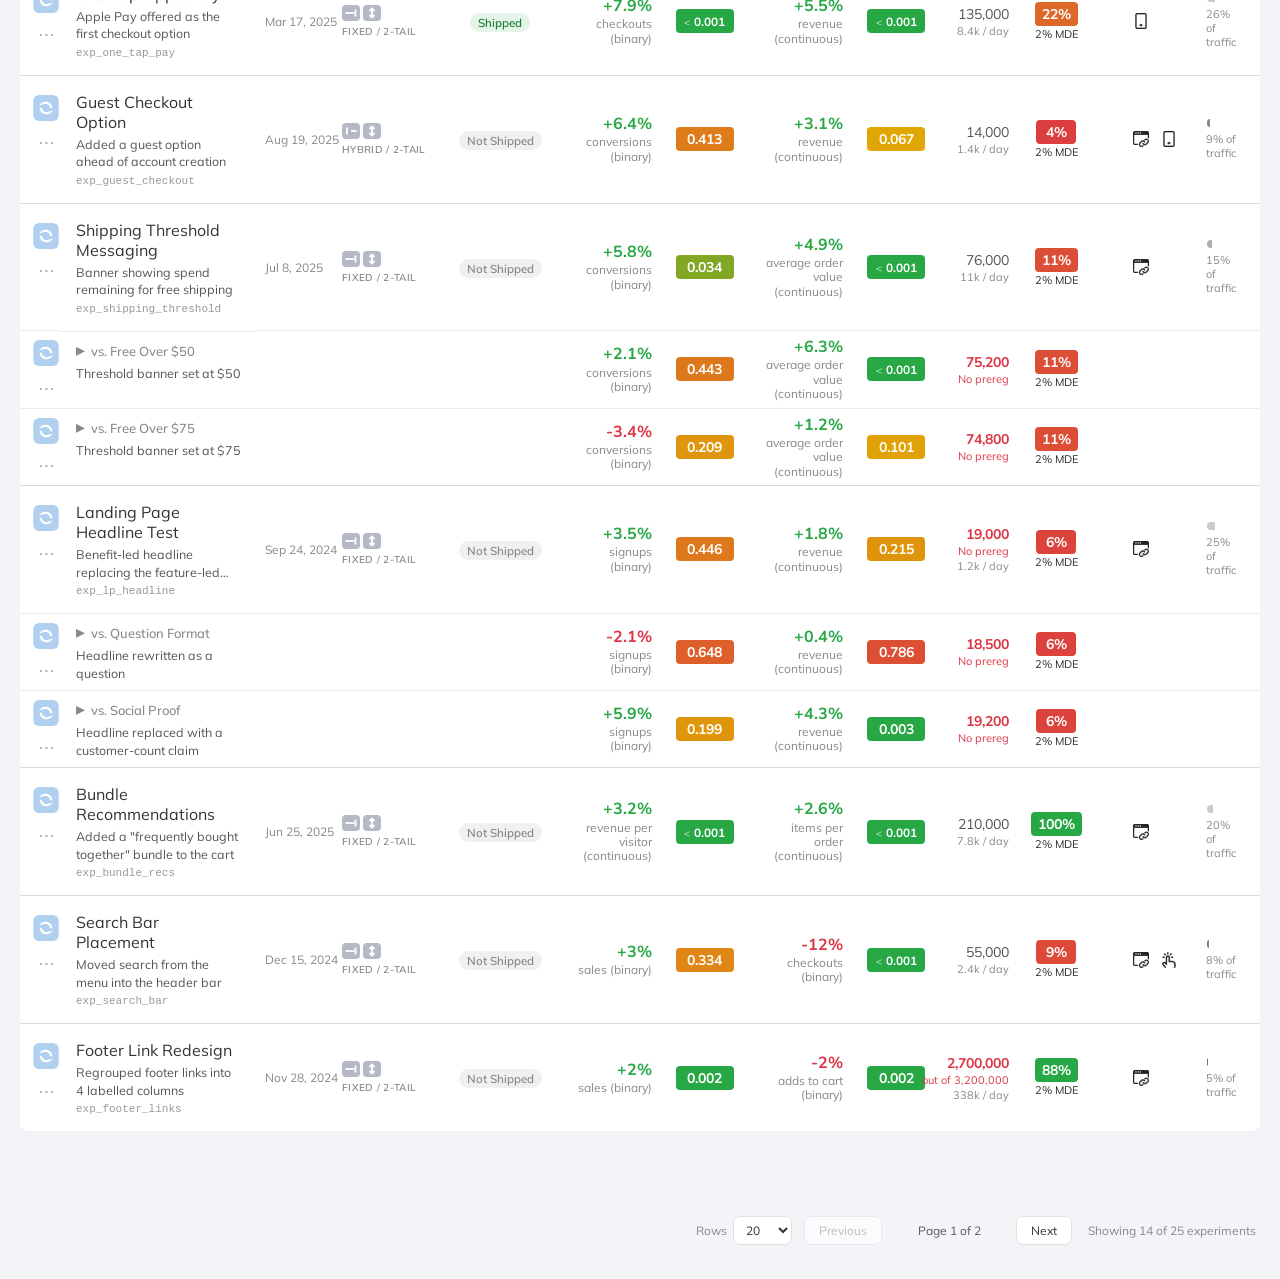
==== commit 74839a35: "PostHog import, resumable results for API imports, and import backup - PostHog mapper: finished expe" ====
--- a/index.html
+++ b/index.html
@@ -8,11 +8,13 @@
     <link rel="stylesheet" href="styles.css?v=20260902">
     <script src="stats-utils.js"></script>
     <script src="mappers/mapper-utils.js"></script>
+    <script src="mappers/resumable-results.js"></script>
     <script src="mappers/growthbook-mapper.js"></script>
     <script src="mappers/convert-mapper.js"></script>
     <script src="mappers/eppo-mapper.js"></script>
     <script src="mappers/absmartly-mapper.js"></script>
     <script src="mappers/amplitude-mapper.js"></script>
+    <script src="mappers/posthog-mapper.js"></script>
     <script src="mappers/convert-csv-mapper.js"></script>
 </head>
 <body>
@@ -58,7 +60,7 @@
                         <span class="toggle-text">Dummy Data</span>
                         <input type="checkbox" id="dataSourceToggle" class="toggle-checkbox">
                         <span class="toggle-slider"></span>
-                        <span class="toggle-text">Import</span>
+                        <span class="toggle-text" id="importToggleText">Import</span>
                     </label>
                     <div class="import-status" id="importStatus"></div>
                 </div>
@@ -105,14 +107,20 @@
                                 <span class="platform-status platform-status-live">Connected</span>
                             </label>
                             <label class="radio-option">
+                                <input type="radio" name="platform" value="posthog" class="radio-input">
+                                <span class="radio-label">PostHog</span>
+                                <span class="platform-status platform-status-live">Connected</span>
+                            </label>
+                            <label class="radio-option">
                                 <input type="radio" name="platform" value="local-json" class="radio-input">
                                 <span class="radio-label">Local JSON File</span>
                                 <span class="platform-status platform-status-live">Connected</span>
                             </label>
                         </div>
+                        <div class="form-hint saved-import-hint" id="savedImportHint"></div>
                         <div class="platform-help-note">
                             <div class="platform-help-title">Need a Custom Integration and Setup?</div>
-                            Only GrowthBook, Amplitude and Convert CSV import real data right now. Jakub is happy to wire up any of these (or another platform entirely).<br>&rarr; <a href="https://linowski.ca" target="_blank" rel="noopener" class="platform-help-cta">Contact me at Linowski.ca</a>
+                            Only GrowthBook, Amplitude, PostHog and Convert CSV import real data right now. Jakub is happy to wire up any of these (or another platform entirely).<br>&rarr; <a href="https://linowski.ca" target="_blank" rel="noopener" class="platform-help-cta">Contact me at Linowski.ca</a>
                         </div>
                     </div>
                     <div class="form-group" id="apiKeyGroup">
@@ -127,6 +135,12 @@
                             data-1p-ignore="true"
                             data-bwignore="true">
                         <div class="form-hint" id="apiKeyHint"></div>
+                        <div class="posthog-project" id="posthogProjectGroup" style="display: none;">
+                            <label for="posthogProjectInput">Project URL or ID</label>
+                            <input type="text" id="posthogProjectInput" class="form-input"
+                                placeholder="e.g. https://us.posthog.com/project/12345">
+                            <div class="form-hint">Any page inside the project works. Leave blank for the key's current project on PostHog Cloud (US or EU).</div>
+                        </div>
                         <div class="amplitude-results" id="amplitudeResultsGroup" style="display: none;">
                             <label>Results (lift, p-value, sample size)</label>
                             <div class="amplitude-results-row">
@@ -285,8 +299,11 @@
                 <span class="tab-param-text">Rerun list file:</span>
                 <button type="button" id="rerunExportBtn" class="import-status-refresh" data-tip="Download this list (types, notes, tags) as JSON. It links to experiments by id, so import it alongside the same data.">Export JSON</button>
                 <span class="tab-param-text">·</span>
-                <button type="button" id="rerunImportBtn" class="import-status-refresh" data-tip="Add the entries from a rerun list file to this list. Entries for experiments not in the loaded data are skipped.">Import JSON</button>
+                <button type="button" id="rerunImportBtn" class="import-status-refresh" data-tip="Add the entries from a rerun list file to this list. Entries for experiments not loaded right now are kept, and show once that data is loaded.">Import JSON</button>
                 <input type="file" id="rerunImportInput" accept=".json,application/json" hidden>
+                <span class="tab-param-text">·</span>
+                <button type="button" id="rerunClearBtn" class="import-status-refresh rerun-clear-btn" data-tip="Remove every rerun shown here, with its notes, tags and type. Reruns saved for other data are kept.">Clear list</button>
+                <span id="rerunHiddenNote" class="rerun-hidden-note"></span>
             </div>
         </div>
 
@@ -604,7 +621,10 @@
             page:        { icon: 'iconPage.png',        label: 'Page visit' },
             interaction: { icon: 'iconInteraction.png', label: 'Interaction' },
             segment:     { icon: 'iconSegment.png',     label: 'Segment' },
-            device:      { icon: 'iconDevice.png',      label: 'Device' }
+            device:      { icon: 'iconDevice.png',      label: 'Device' },
+            // Exposed wherever the code checks a feature flag: not tied to
+            // a page (PostHog's default exposure, for instance).
+            flag:        { icon: 'iconFlag.svg',        label: 'Feature flag: exposed wherever the code checks it, not tied to a page' }
         };
 
         // The trigger's types in canonical (TRIGGER_TYPES) order, ignoring input order.
@@ -1078,7 +1098,7 @@
             updateMethodNote();
             view.rows = buildViewRows(calculatedExperimentsData);
             view.page = 0;
-            pruneRerunSelectionsToDataset();
+            syncRerunEntriesToDataset();
             const activeTab = document.querySelector('.tab.active');
             if (activeTab) {
                 updateHighlighting(activeTab.dataset.tab, { keepSort: keepPage });
@@ -1336,9 +1356,9 @@
                 params: {
                     maxEffect: { value: 0, step: 0.5, suffix: '%' },
                     pMax: { value: 0.05, step: 0.01, min: 0, max: 1 },
-                    // A clear loser that was (rightly) not shipped is the one
-                    // worth inverting; a shipped loser is a different problem.
-                    decisionFilter: { value: 'Not Shipped', options: ['Not Shipped', 'Shipped', 'Either'] }
+                    // A clear loser is worth inverting whatever was decided:
+                    // shipped or not, the inverse idea is still untested.
+                    decisionFilter: { value: 'Either', options: ['Either', 'Not Shipped', 'Shipped'] }
                 },
                 template: p => [
                     'Highlight when', { param: 'decisionFilter' },
@@ -1367,7 +1387,17 @@
         // again as an intensified variant, say), so each entry is an instance
         // with its own `id`; `key` is the row's selection key, linking the entry
         // back to its experiment or comparison. Kept in the order they were added.
+        // `name` is the experiment's name when the entry was saved: together
+        // with `key` it says which dataset the entry belongs to (see
+        // syncRerunEntriesToDataset).
         let rerunInstances = [];
+
+        // Entries whose experiment isn't in the data loaded right now (another
+        // dataset, say, or before an import has restored). Kept, with their
+        // details, and moved back into rerunInstances once that data loads
+        // again -- switching data must never delete someone's rerun list.
+        // Each is { id, key, name, ...details } with tags as an array.
+        let hiddenReruns = [];
 
         // Rows whose rerun panel is open but not yet added to the list, by
         // selection key. Opening the panel commits nothing: only its Rerun button
@@ -1969,11 +1999,12 @@
         // the app being stuck or broken rather than as a restored draft.
         function saveRerunSelection() {
             writeStored(RERUN_SELECTION_KEY, JSON.stringify({
-                instances: rerunInstances.map(({ id, key }) => {
+                instances: rerunInstances.map(({ id, key, name }) => {
                     const record = detailFor(id);
                     // Sets do not survive JSON, so tags travel as an array.
-                    return { id, key, ...record, tags: record.tags ? Array.from(record.tags) : undefined };
-                })
+                    return { id, key, name, ...record, tags: record.tags ? Array.from(record.tags) : undefined };
+                }),
+                hidden: hiddenReruns
             }));
         }
 
@@ -1983,12 +2014,16 @@
             try {
                 const saved = JSON.parse(raw);
                 if (Array.isArray(saved.instances)) {
-                    saved.instances.forEach(({ id, key, tags, ...record }) => {
+                    saved.instances.forEach(({ id, key, name, tags, ...record }) => {
                         if (!key) return;
                         const instanceId = id || newRerunInstanceId();
-                        rerunInstances.push({ id: instanceId, key });
+                        rerunInstances.push({ id: instanceId, key, name });
                         updateDetail(instanceId, { ...record, tags: tags ? new Set(tags) : undefined });
                     });
+                    hiddenReruns = Array.isArray(saved.hidden)
+                        ? saved.hidden.filter(entry => entry && entry.key && entry.id)
+                        : [];
+                    syncCompoundGroupCounter();
                     return;
                 }
 
@@ -2011,6 +2046,18 @@
             } catch (e) {
                 // Corrupt/unreadable saved selection — start fresh.
             }
+        }
+
+        // Compound group ids ("cg0", "cg1", ...) come from a counter that starts
+        // at 0 each page load. Saved entries -- shown or hidden -- may already
+        // use some, so start past the highest, or a new group would silently
+        // merge with an old one of the same id.
+        function syncCompoundGroupCounter() {
+            const used = [
+                ...Array.from(rerunDetails.values()).map(r => r.compoundGroup),
+                ...hiddenReruns.map(entry => entry.compoundGroup)
+            ].map(g => /^cg(\d+)$/.exec(g || '')?.[1]).filter(Boolean).map(Number);
+            compoundGroupCounter = Math.max(compoundGroupCounter, ...used.map(n => n + 1));
         }
 
         loadRerunSelection();
@@ -2245,14 +2292,40 @@
             }
         }
 
-        // Prunes against the whole dataset, not the rendered page. Pruning to
-        // rendered rows would silently drop every selection that happens to be
-        // on another page once the table is paginated.
-        function pruneRerunSelectionsToDataset() {
+        // Checks against the whole dataset, not the rendered page, or every
+        // entry on another page of a paginated table would look missing.
+        //
+        // Entries whose experiment isn't loaded are hidden, never deleted: they
+        // move to hiddenReruns (details included) and come back when their data
+        // loads again. An entry belongs to the loaded data when its key is
+        // there and, if it recorded one, the experiment's name matches too --
+        // so another dataset reusing an id (the demo data and a client both
+        // having "exp_checkout_flow", say) can't claim it.
+        function syncRerunEntriesToDataset() {
             const datasetKeys = new Set(
                 view.rows.map(viewRow => viewRow.selectionKey).filter(Boolean)
             );
-            rerunInstances = rerunInstances.filter(inst => datasetKeys.has(inst.key));
+            const names = new Map(calculatedExperimentsData.map(e => [experimentSelectionKey(e), e.name || '']));
+            const nameFor = key => names.get(key.split('::')[0]) ?? '';
+            const belongs = entry => datasetKeys.has(entry.key) && (!entry.name || entry.name === nameFor(entry.key));
+
+            const shown = [];
+            rerunInstances.forEach(inst => {
+                if (belongs(inst)) { shown.push(inst); return; }
+                const { tags, ...record } = detailFor(inst.id);
+                hiddenReruns.push({ ...inst, ...record, tags: tags ? Array.from(tags) : undefined });
+                rerunDetails.delete(inst.id);
+            });
+            hiddenReruns = hiddenReruns.filter(entry => {
+                if (!belongs(entry)) return true;
+                const { id, key, name, tags, ...record } = entry;
+                shown.push({ id, key, name });
+                updateDetail(id, { ...record, tags: tags ? new Set(tags) : undefined });
+                return false;
+            });
+            // Entries saved before names were recorded adopt the current one.
+            shown.forEach(inst => { if (!inst.name) inst.name = nameFor(inst.key); });
+            rerunInstances = shown;
             Array.from(openRerunDrafts).forEach(key => {
                 if (!datasetKeys.has(key)) openRerunDrafts.delete(key);
             });
@@ -2265,6 +2338,7 @@
                 if (!live) rerunDetails.delete(entryKey);
             });
             saveRerunSelection();
+            updateRerunHiddenNote();
         }
 
         function setRowDataset(row, item, overrides = {}) {
@@ -2316,14 +2390,19 @@
                 ? `<a href="#" class="owner-link">${item.owner}</a>`
                 : emptyCell();
             const reach = displayValue(item.traffic, '%');
+            // What the % is out of: "of traffic" unless the mapper says
+            // (e.g. PostHog's "of site visitors", or "rollout" when only the
+            // flag's rollout is known), with its working in the tooltip.
+            const reachLabel = item.reachLabel || 'of traffic';
+            const reachTip = item.reachNote ? ` data-tip="${escapeAttr(item.reachNote)}"` : '';
             return `
                 <td class="col-trigger triggered">${renderTriggerIcons(item.triggered)}</td>
                 <td class="col-reach">
-                    <div class="traffic-container">
+                    <div class="traffic-container"${reachTip}>
                         <div class="traffic-bar-wrapper">
                             <div class="traffic-bar${trafficBarClass(item.traffic)}" style="width: ${item.traffic || 0}%; opacity: ${trafficOpacity(item.traffic)};"></div>
                         </div>
-                        <span class="traffic-subtitle">${reach ? `${reach} of traffic` : ''}</span>
+                        <span class="traffic-subtitle">${reach ? `${reach} ${reachLabel}` : ''}</span>
                     </div>
                 </td>
                 <td class="col-iteration">${renderIterationDots(item.iterations)}</td>
@@ -2924,6 +3003,11 @@
                 label: 'Amplitude',
                 endpoint: 'https://experiment.amplitude.com/api/1/experiments',
                 mapper: AmplitudeMapper
+            },
+            posthog: {
+                label: 'PostHog',
+                endpoint: 'https://us.posthog.com/api/projects/@current/experiments/',
+                mapper: PostHogMapper
             }
         };
 
@@ -3003,10 +3087,6 @@
         }
 
         const IDB_IMPORT_KEY = 'lastImportMappedData';
-        const IDB_GROWTHBOOK_KEY = 'growthbookRawCache';
-
-        const CACHE_KEY = 'growthbook_experiments_cache';
-        const CACHE_TIMESTAMP_KEY = 'growthbook_experiments_cache_timestamp';
 
         // Import persistence keys
         const IMPORT_PLATFORM_KEY = 'last_import_platform';
@@ -3022,20 +3102,45 @@
         const cancelBtn = document.getElementById('cancelBtn');
         const okBtn = document.getElementById('okBtn');
 
+        // Whether the saved import is the one showing ('1') or set aside for
+        // Dummy Data ('0'). The last import is kept either way, as a backup:
+        // switching back to it costs no calls to the platform.
+        const IMPORT_ACTIVE_KEY = 'last_import_active';
+
+        // True while the dialog was opened over an import (clicking "Import"
+        // while on it), which should stay if the dialog is cancelled.
+        let dialogOverImport = false;
+
+        // The toggle shows what is on screen, so it only switches to Import
+        // once the dialog's OK has a valid choice to load (see okBtn); until
+        // then it stays as it was (off, or on when opened over an import).
+        function openImportDialog({ overImport = false } = {}) {
+            dialogOverImport = overImport;
+            dataSourceToggle.checked = overImport;
+            prefillImportDialog();
+            modal.classList.add('show');
+        }
+
+        // "Import" while already on Import opens the dialog to pick another
+        // source rather than flipping back to Dummy Data; the switch itself
+        // and "Dummy Data" still toggle. Off, it toggles as usual.
+        document.getElementById('importToggleText').addEventListener('click', event => {
+            if (!dataSourceToggle.checked) return;
+            event.preventDefault();
+            openImportDialog({ overImport: true });
+        });
+
         dataSourceToggle.addEventListener('change', function() {
             if (this.checked) {
-                // Show modal when switching to API
-                prefillImportDialog();
-                modal.classList.add('show');
+                // Always ask, with the saved source preselected: OK on it
+                // brings the backup back with no calls (see okBtn).
+                openImportDialog();
             } else {
-                // Switch back to dummy data — clear ALL caches
+                // To Dummy Data: the import stays saved as the backup.
+                localStorage.setItem(IMPORT_ACTIVE_KEY, '0');
                 setImportStatus('');
                 isUsingApiData = false;
                 initialDataLoaded = false;
-                clearImportConfig();
-                // Also clear GrowthBook API cache
-                localStorage.removeItem(CACHE_KEY);
-                localStorage.removeItem(CACHE_TIMESTAMP_KEY);
                 loadData(true);
             }
         });
@@ -3063,8 +3168,17 @@
         const API_KEY_HINTS = {
             growthbook: 'A read-only GrowthBook API secret key (Settings → API Keys).',
             amplitude: 'Management API key (Settings → Organization settings → API keys). '
-                + 'Used to list your experiments.'
+                + 'Used to list your experiments.',
+            posthog: 'A personal API key (Settings → Personal API keys) with the read scopes '
+                + 'experiment:read and query:read (plus project:read to find the project by itself).'
         };
+
+        // Which PostHog project to read. Not sensitive, so it is remembered
+        // in localStorage alongside the platform choice.
+        const POSTHOG_PROJECT_KEY = 'import_posthog_project';
+        const posthogProjectGroup = document.getElementById('posthogProjectGroup');
+        const posthogProjectInput = document.getElementById('posthogProjectInput');
+        try { posthogProjectInput.value = localStorage.getItem(POSTHOG_PROJECT_KEY) || ''; } catch (e) { /* blocked */ }
         const apiKeyHint = document.getElementById('apiKeyHint');
 
         // Dialog memory, kept apart from the import cache so switching to dummy
@@ -3097,8 +3211,21 @@
             }
         }
 
+        // Under the platforms: what OK does when the chosen one is the saved
+        // import (brings it back, no calls). Empty otherwise.
+        function updateSavedImportHint(platform) {
+            const hint = document.getElementById('savedImportHint');
+            const saved = localStorage.getItem(IMPORT_PLATFORM_KEY);
+            const timestamp = Number(localStorage.getItem(IMPORT_TIMESTAMP_KEY));
+            hint.textContent = saved && saved === platform
+                ? `Saved import${timestamp ? ` from ${shortTime(timestamp)}` : ''}: OK brings it back without new calls`
+                    + (platform === 'csv' || platform === 'local-json' ? ' (or pick a new file)' : '') + '.'
+                : '';
+        }
+
         // Fill the key field for a platform and explain where the value came from.
         function showPlatformFields(platform) {
+            updateSavedImportHint(platform);
             if (platform === 'csv') {
                 apiKeyGroup.style.display = 'none';
                 csvFileGroup.style.display = 'block';
@@ -3117,6 +3244,7 @@
 
             amplitudeResultsGroup.style.display = platform === 'amplitude' ? 'block' : 'none';
             if (platform === 'amplitude') updateAmplitudeSignInStatus();
+            posthogProjectGroup.style.display = platform === 'posthog' ? 'block' : 'none';
 
             const savedKey = rememberedApiKey(platform);
             apiKeyInput.value = savedKey;
@@ -3166,8 +3294,9 @@
         function prefillImportDialog() {
             let platform = null;
             try {
-                platform = localStorage.getItem(DIALOG_PLATFORM_KEY)
-                    || localStorage.getItem(IMPORT_PLATFORM_KEY);
+                // The saved import first, so OK brings it back by default.
+                platform = localStorage.getItem(IMPORT_PLATFORM_KEY)
+                    || localStorage.getItem(DIALOG_PLATFORM_KEY);
             } catch (e) { /* storage blocked: open blank */ }
             const radio = platform && document.querySelector(`input[name="platform"][value="${platform}"]`);
             if (!radio) return;
@@ -3183,9 +3312,11 @@
         });
 
         cancelBtn.addEventListener('click', function() {
-            // Close modal and revert toggle
+            // Close modal and revert toggle, unless it was opened over an
+            // import (clicking "Import" while on it): that import stays on screen.
             modal.classList.remove('show');
-            dataSourceToggle.checked = false;
+            dataSourceToggle.checked = dialogOverImport;
+            dialogOverImport = false;
             // Clear radio buttons
             document.querySelectorAll('input[name="platform"]').forEach(radio => {
                 radio.checked = false;
@@ -3205,7 +3336,7 @@
             }
         });
 
-        okBtn.addEventListener('click', function() {
+        okBtn.addEventListener('click', async function() {
             // Get selected platform from radio buttons
             const selectedPlatform = document.querySelector('input[name="platform"]:checked');
             const platform = selectedPlatform ? selectedPlatform.value : '';
@@ -3213,6 +3344,28 @@
             if (!platform) {
                 alert('Please select a platform');
                 return;
+            }
+
+            // The saved import's own source chosen again (same PostHog
+            // project, no new file picked): bring the backup back with no
+            // calls. Refresh in the status line then fetches anything new.
+            const newFile = (platform === 'csv' && csvFileInput.files[0])
+                || (platform === 'local-json' && localJsonFileInput.files[0]);
+            const sameProject = platform !== 'posthog'
+                || (localStorage.getItem(POSTHOG_PROJECT_KEY) || '') === posthogProjectInput.value.trim();
+            if (localStorage.getItem(IMPORT_PLATFORM_KEY) === platform && sameProject && !newFile) {
+                // A key typed now replaces the remembered one, for Refresh.
+                if (apiKeyInput.value) {
+                    rememberDialogChoice(platform, apiKeyInput.value);
+                    sessionStorage.setItem(IMPORT_API_KEY_KEY, apiKeyInput.value);
+                }
+                localStorage.setItem(IMPORT_ACTIVE_KEY, '1');
+                if (await loadFromImportCache()) {
+                    modal.classList.remove('show');
+                    dialogOverImport = false;
+                    return;
+                }
+                // Nothing usable saved: carry on with a normal import.
             }
 
             if (platform === 'csv') {
@@ -3245,7 +3398,9 @@
                     console.log('Convert CSV Import:', parsedData);
 
                     if (parsedData.length > 0) {
+                        dataSourceToggle.checked = true;
                         refreshUI(parsedData);
+                        setImportStatus('Loaded Convert CSV');
 
                         // Persist in the background: the table is already correct,
                         // and saveImportConfig reports a failed save itself.
@@ -3293,6 +3448,7 @@
                     }
 
                     rememberDialogChoice('local-json');
+                    dataSourceToggle.checked = true;
                     refreshUI(parsedData);
                     setImportStatus(`Loaded ${file.name}`);
 
@@ -3317,16 +3473,28 @@
                     return;
                 }
 
+                // Valid choice: the toggle switches to Import now. A failed
+                // fetch switches it back (see listingFailed).
+                dataSourceToggle.checked = true;
+
                 // Save configuration
                 apiConfig.platform = platform;
                 apiConfig.apiKey = apiKey;
                 isUsingApiData = true;
                 rememberDialogChoice(platform, apiKey);
 
-                // Persist import for reload. A previous import's cached rows
-                // must not be restored as this platform's data.
-                idbDelete(IDB_IMPORT_KEY).catch(() => {});
-                localStorage.removeItem(IMPORT_MAPPED_DATA_KEY);
+                // Persist import for reload. Importing the source that is
+                // already saved keeps its results, so only new or changed
+                // experiments are fetched; another source's saved rows must
+                // not be restored as this platform's data, so they go.
+                const sameSource = localStorage.getItem(IMPORT_PLATFORM_KEY) === platform
+                    && (platform !== 'posthog'
+                        || (localStorage.getItem(POSTHOG_PROJECT_KEY) || '') === posthogProjectInput.value.trim());
+                if (!sameSource) {
+                    idbDelete(IDB_IMPORT_KEY).catch(() => {});
+                    localStorage.removeItem(IMPORT_MAPPED_DATA_KEY);
+                }
+                dialogOverImport = false;
                 saveImportConfig(platform, { apiKey })
                     .catch(error => console.error('Could not persist import config:', error));
 
@@ -3338,6 +3506,9 @@
                     fetchGrowthBookData(apiKey);
                 } else if (platform === 'amplitude') {
                     fetchAmplitudeData(apiKey);
+                } else if (platform === 'posthog') {
+                    try { localStorage.setItem(POSTHOG_PROJECT_KEY, posthogProjectInput.value.trim()); } catch (e) { /* blocked */ }
+                    fetchPostHogData(apiKey);
                 } else {
                     loadData(true);
                 }
@@ -3465,6 +3636,7 @@
 
             try {
                 localStorage.setItem(IMPORT_PLATFORM_KEY, platform);
+                localStorage.setItem(IMPORT_ACTIVE_KEY, '1');
                 localStorage.setItem(IMPORT_TIMESTAMP_KEY, Date.now().toString());
                 if (opts.accountId) localStorage.setItem(IMPORT_ACCOUNT_ID_KEY, opts.accountId);
                 if (opts.fileName) {
@@ -3501,6 +3673,7 @@
         // gone by the time it returns.
         function clearImportConfig() {
             localStorage.removeItem(IMPORT_PLATFORM_KEY);
+            localStorage.removeItem(IMPORT_ACTIVE_KEY);
             localStorage.removeItem(IMPORT_ACCOUNT_ID_KEY);
             localStorage.removeItem(IMPORT_API_KEY_KEY);
             localStorage.removeItem(IMPORT_TIMESTAMP_KEY);
@@ -3514,28 +3687,60 @@
             });
         }
 
-        // Fetch GrowthBook data using proper mapper (shared by modal import + cache restore)
-        async function fetchGrowthBookData(apiKey, apiHost) {
-            const host = apiHost || 'https://api.growthbook.io';
+        // GrowthBook: same flow as PostHog and Amplitude. The raw experiments
+        // (with `detailedResults`) go in the shared import cache.
+        const GROWTHBOOK_HOST = 'https://api.growthbook.io';
+
+        function showGrowthBookStatus(experiments) {
+            showResultsStatus('GrowthBook', experiments, {
+                refresh: apiKey => fetchGrowthBookData(apiKey),
+                repull: apiKey => fetchGrowthBookData(apiKey, { force: true })
+            });
+        }
+
+        async function fetchGrowthBookResults(apiKey, experiments, targets) {
+            const save = data => saveImportConfig('growthbook', { apiKey, mappedData: data });
+            if (targets.length) {
+                await fetchResultsResumably(experiments, targets, {
+                    fetchOne: exp => GrowthBookMapper.fetchOne(exp, GROWTHBOOK_HOST, apiKey),
+                    map: data => GrowthBookMapper.mapExperiments(data),
+                    save
+                });
+                alertIfNoResults('GrowthBook', experiments);
+            } else {
+                await save(experiments);
+            }
+            showGrowthBookStatus(experiments);
+        }
+
+        // Lists the experiments, keeps saved results that are still current,
+        // and fetches the rest (all of them with `force`: Re-pull all).
+        async function fetchGrowthBookData(apiKey, { force = false } = {}) {
+            setImportStatus('Loading experiments…');
+            let experiments;
             try {
-                const filteredExperiments = await GrowthBookMapper.fetchExperiments(host, apiKey);
-
-                // Save to cache for reload persistence (background; saveToCache
-                // reports a failed save itself).
-                saveToCache(filteredExperiments)
-                    .catch(error => console.error('Could not cache GrowthBook data:', error));
-
-                const mappedExperiments = GrowthBookMapper.mapExperiments(filteredExperiments);
-                refreshUI(mappedExperiments);
-                console.log('GrowthBook Experiments (Mapped):', mappedExperiments.length, 'experiments');
+                const fresh = await GrowthBookMapper.fetchExperiments(GROWTHBOOK_HOST, apiKey);
+                const stored = await readStoredImportData();
+                const saved = isGrowthBookRaw(stored) ? stored : [];
+                experiments = ResumableResults.merge(fresh, saved, {
+                    idOf: exp => exp.id || exp.experimentId || exp.key,
+                    changed: (now, before) => GrowthBookMapper.changed(now, before)
+                });
+                refreshUI(GrowthBookMapper.mapExperiments(experiments));
             } catch (error) {
-                console.error('GrowthBook API Error:', error);
-                alert(`Failed to fetch GrowthBook data: ${error.message}\nFalling back to dummy data.`);
-                dataSourceToggle.checked = false;
-                isUsingApiData = false;
-                clearImportConfig();
-                loadData(true);
-            }
+                await listingFailed('GrowthBook', error, '', isGrowthBookRaw, saved => {
+                    refreshUI(GrowthBookMapper.mapExperiments(saved));
+                    showGrowthBookStatus(saved);
+                });
+                return;
+            }
+            await fetchGrowthBookResults(apiKey, experiments, ResumableResults.pending(experiments, { force }));
+        }
+
+        // Raw GrowthBook experiments, not mapped rows from an older cache.
+        function isGrowthBookRaw(stored) {
+            const first = stored?.[0];
+            return !!first && ('phases' in first || 'variations' in first || 'resultsStatus' in first);
         }
 
         // Fetch Amplitude experiments (shared by modal import + reload restore).
@@ -3550,15 +3755,15 @@
 
         const importStatus = document.getElementById('importStatus');
 
-        // Status text under the Import toggle, optionally with links to load
-        // more Amplitude experiments or re-pull them instead of using the cache.
-        // `more` is how many a Load more link would add, or true when that is
-        // not known yet. Links go on their own line under the text.
-        function setImportStatus(text, { refresh = false, more = 0 } = {}) {
+        // Status text under the Import toggle, with optional links on the same
+        // line after it: [{ label, onClick(apiKey) }]. Each link needs the
+        // tab's API key; without one (a new tab) it says to re-enter it.
+        function setImportStatus(text, links = []) {
             importStatus.textContent = text;
-            const links = document.createElement('div');
-            links.className = 'import-status-links';
-            const addLink = (label, onClick) => {
+            if (!links.length) return;
+            const row = document.createElement('span');
+            row.className = 'import-status-links';
+            links.forEach(({ label, onClick }, i) => {
                 const button = document.createElement('button');
                 button.type = 'button';
                 button.className = 'import-status-refresh';
@@ -3566,13 +3771,90 @@
                 button.addEventListener('click', () => {
                     const apiKey = getSavedApiKey();
                     if (apiKey) onClick(apiKey);
+                    else alert('The API key is kept only while the tab is open. Enter it again under Import.');
                 });
-                if (links.childNodes.length) links.append(' · ');
-                links.append(button);
-            };
-            if (more) addLink(more === true ? 'Load more' : `Load ${more} more`, loadMoreAmplitude);
-            if (refresh) addLink('Refresh', apiKey => fetchAmplitudeData(apiKey, amplitudeLoaded.length));
-            if (links.childNodes.length) importStatus.append(links);
+                if (i) row.append(' · ');
+                row.append(button);
+            });
+            importStatus.append(' · ', row);
+        }
+
+        // ---- Resumable results (all API imports) ------------------------------
+        // ResumableResults (mappers/resumable-results.js) fetches each
+        // experiment's results as one unit and saves as it goes; these helpers
+        // add the drawing and the status line every platform shares.
+
+        // Fetches `targets` (members of `experiments`), redrawing as results
+        // arrive (at most every half second) and saving via `save`.
+        async function fetchResultsResumably(experiments, targets, { fetchOne, map, save }) {
+            let lastDraw = 0;
+            const outcome = await ResumableResults.run(experiments, targets, {
+                fetchOne,
+                save,
+                onProgress: (done, total) => {
+                    setImportStatus(`Loading results ${done}/${total}…`);
+                    const now = performance.now();
+                    if (now - lastDraw < 500) return;
+                    lastDraw = now;
+                    refreshUI(map(experiments), { keepPage: true });
+                }
+            });
+            refreshUI(map(experiments), { keepPage: true });
+            return outcome;
+        }
+
+        const hasResults = exp => !!exp._fetchedAt && !exp._issue;
+
+        // Listing the experiments failed. With this platform's results saved
+        // (a Refresh, or a re-import of the same source) they stay on screen
+        // via `showSaved`: a dropped connection must not cost the backup.
+        // With nothing saved, fall back to the dummy data.
+        async function listingFailed(label, error, hint, isOwnSaved, showSaved) {
+            console.error(`${label} API Error:`, error);
+            const stored = await readStoredImportData();
+            if (isOwnSaved(stored)) {
+                alert(`Could not reach ${label}: ${error.message}${hint}\nShowing the saved results instead.`);
+                showSaved(stored);
+                return;
+            }
+            alert(`Failed to fetch ${label} data: ${error.message}${hint}\nFalling back to dummy data.`);
+            dataSourceToggle.checked = false;
+            isUsingApiData = false;
+            clearImportConfig();
+            setImportStatus('');
+            loadData(true);
+        }
+
+        // After a fetch: when not one experiment has results, say why (the
+        // table alone would just show empty rows). `hint(issues)` may add a
+        // platform-specific line.
+        function alertIfNoResults(label, experiments, hint = () => '') {
+            if (!experiments.length || experiments.some(hasResults)) return;
+            const issues = ResumableResults.summarize(experiments);
+            alert(`Loaded ${experiments.length} ${label} experiments, but none of their results:\n\n${issues}`
+                + (hint(issues) ? `\n\n${hint(issues)}` : ''));
+        }
+
+        function shortTime(ms) {
+            return new Date(ms).toLocaleString([], { month: 'short', day: 'numeric', hour: 'numeric', minute: '2-digit' });
+        }
+
+        // "PostHog results 38/40 · 2 to retry · Nov 19, 9:42 AM" with Refresh
+        // (fetch what is new or changed) and Re-pull all (fetch everything).
+        // `asOf` is the oldest fetch among the experiments shown.
+        function showResultsStatus(label, experiments, { refresh, repull, extra = '', links = [] }) {
+            const analyzed = experiments.filter(hasResults).length;
+            const retry = ResumableResults.pending(experiments).length;
+            const fetchedAt = experiments.map(exp => exp._fetchedAt).filter(Boolean);
+            const asOf = fetchedAt.length ? shortTime(Math.min(...fetchedAt)) : '';
+            setImportStatus(
+                [`${label} results ${analyzed}/${experiments.length}`, retry ? `${retry} to retry` : '', extra, asOf]
+                    .filter(Boolean).join(' · '),
+                links.concat([
+                    { label: retry ? 'Retry' : 'Refresh', onClick: refresh },
+                    { label: 'Re-pull all', onClick: repull }
+                ])
+            );
         }
 
         // Each analyze call is one Amplitude query, so imports take the newest
@@ -3595,21 +3877,20 @@
             return amplitudeAll.filter(exp => !loadedIds.has(exp.id));
         }
 
-        // Status after a load: how many have results, plus a Load more link
-        // while older experiments remain (or may remain, after a cache restore).
-        // `asOf` labels results restored from the cache with their date.
-        function showAmplitudeStatus(asOf = '') {
-            const analyzed = amplitudeLoaded.filter(exp => exp.analysis).length;
+        // Status after a load, plus a Load more link while older experiments
+        // remain (or may remain, after a cache restore).
+        function showAmplitudeStatus() {
             // After a cache restore the full list is not fetched yet, so how
             // many remain is unknown: offer a plain "Load more".
             const remaining = amplitudeAll ? unloadedAmplitude().length : null;
-            const total = remaining > 0 ? ` of ${amplitudeAll.length}` : '';
             const more = remaining === null ? true
                 : remaining > 0 ? Math.min(remaining, nextAmplitudeBatch(amplitudeLoaded.length)) : 0;
-            setImportStatus(
-                `Results ${analyzed}/${amplitudeLoaded.length}${total}${asOf ? ` · ${asOf}` : ''}`,
-                { refresh: true, more }
-            );
+            showResultsStatus('Amplitude', amplitudeLoaded, {
+                extra: remaining > 0 ? `${amplitudeAll.length} in Amplitude` : '',
+                links: more ? [{ label: more === true ? 'Load more' : `Load ${more} more`, onClick: loadMoreAmplitude }] : [],
+                refresh: apiKey => fetchAmplitudeData(apiKey),
+                repull: apiKey => fetchAmplitudeData(apiKey, { force: true })
+            });
         }
 
         // Adds the next batch of older experiments below the ones shown,
@@ -3627,76 +3908,153 @@
                 return;
             }
             // Match by id: after a cache restore the fresh list may have new
-            // experiments at the top, so positions no longer line up.
+            // experiments at the top, so positions no longer line up. Pushed
+            // in place: a results run in progress holds this same array.
             const batch = unloadedAmplitude().slice(0, nextAmplitudeBatch(amplitudeLoaded.length));
-            amplitudeLoaded = amplitudeLoaded.concat(batch);
+            amplitudeLoaded.push(...batch);
             refreshUI(AmplitudeMapper.mapExperiments(amplitudeLoaded));
             await fetchAmplitudeResults(apiKey, batch);
         }
 
-        // Fetches the list and, when signed in, one analyze call per
-        // experiment for the newest `count` of them. Results are cached (see
-        // loadFromImportCache), so this runs on import, sign-in, Refresh and
-        // Load more -- not on every page load.
-        async function fetchAmplitudeData(apiKey, count = 0) {
+        // Lists the experiments and fetches results for the newest ones
+        // shown (as many as before, at least the first batch), keeping saved
+        // results that are still current; `force` (Re-pull all) fetches
+        // them all again. Runs on import, sign-in, Refresh -- not on reload.
+        async function fetchAmplitudeData(apiKey, { force = false } = {}) {
             setImportStatus('Loading experiments…');
             try {
                 amplitudeAll = AmplitudeMapper.newestFirst(await AmplitudeMapper.fetchExperiments(null, apiKey));
-                amplitudeLoaded = amplitudeAll.slice(0, count || AMPLITUDE_BATCHES[0]);
+                const stored = await readStoredImportData();
+                const saved = stored?.[0]?.variants ? stored : [];
+                const count = Math.max(saved.length, AMPLITUDE_BATCHES[0]);
+                amplitudeLoaded = ResumableResults.merge(amplitudeAll.slice(0, count), saved, {
+                    changed: (now, before) => AmplitudeMapper.changed(now, before)
+                });
                 const mappedExperiments = AmplitudeMapper.mapExperiments(amplitudeLoaded);
                 refreshUI(mappedExperiments);
                 console.log('Amplitude Experiments (Mapped):', mappedExperiments.length, 'of', amplitudeAll.length, 'experiments');
             } catch (error) {
-                console.error('Amplitude API Error:', error);
                 const hint = error.status === 401
                     ? '\nCheck that this is a Management API key (Settings > Organization settings > API keys).'
                     : '';
-                alert(`Failed to fetch Amplitude data: ${error.message}${hint}\nFalling back to dummy data.`);
-                dataSourceToggle.checked = false;
-                isUsingApiData = false;
-                clearImportConfig();
-                setImportStatus('');
-                loadData(true);
+                await listingFailed('Amplitude', error, hint, stored => !!stored?.[0]?.variants, saved => {
+                    amplitudeLoaded = saved;
+                    amplitudeAll = null;
+                    refreshUI(AmplitudeMapper.mapExperiments(saved));
+                    showAmplitudeStatus();
+                });
                 return;
             }
 
-            await fetchAmplitudeResults(apiKey, amplitudeLoaded);
-        }
-
-        // Analyzes `experiments` (all or part of amplitudeLoaded) and redraws.
-        // Results are optional: the experiment list stays on screen if they fail.
-        async function fetchAmplitudeResults(apiKey, experiments) {
+            await fetchAmplitudeResults(apiKey, ResumableResults.pending(amplitudeLoaded, { force }));
+        }
+
+        // Analyzes `targets` (members of amplitudeLoaded) and redraws. The
+        // raw experiments are saved as results arrive (not the mapped rows,
+        // so mapper changes apply on reload). Results are optional: the
+        // experiment list stays on screen without a sign-in.
+        async function fetchAmplitudeResults(apiKey, targets) {
+            const save = data => saveImportConfig('amplitude', { apiKey, mappedData: data });
+            if (!targets.length) {
+                await save(amplitudeLoaded);
+                showAmplitudeStatus();
+                return;
+            }
             await amplitudeSignIn;
             if (!AmplitudeMapper.mcp.isSignedIn()) {
+                await save(amplitudeLoaded);
                 setImportStatus('Sign in via Import for results');
                 return;
             }
             try {
-                // Redraw as results arrive, at most every half second, so rows
-                // fill in gradually without re-rendering on every call.
-                let lastDraw = 0;
-                const analyzed = await AmplitudeMapper.fetchResults(experiments, (done, total) => {
-                    setImportStatus(`Loading results ${done}/${total}…`);
-                    const now = performance.now();
-                    if (now - lastDraw < 500) return;
-                    lastDraw = now;
-                    refreshUI(AmplitudeMapper.mapExperiments(amplitudeLoaded), { keepPage: true });
-                });
-                refreshUI(AmplitudeMapper.mapExperiments(amplitudeLoaded), { keepPage: true });
-                showAmplitudeStatus();
-                console.log('Amplitude results attached:', analyzed, 'of', experiments.length, 'experiments');
-                // Cache only a useful result, so a failed run is retried on
-                // the next load rather than remembered. The raw experiments are
-                // cached (not the mapped rows) so mapper changes apply on reload.
-                if (amplitudeLoaded.some(exp => exp.analysis)) {
-                    saveImportConfig('amplitude', { apiKey, mappedData: amplitudeLoaded })
-                        .catch(error => console.error('Could not cache Amplitude results:', error));
-                }
+                await AmplitudeMapper.prepare(targets);
             } catch (error) {
                 console.error('Amplitude results error:', error);
-                setImportStatus('Results failed', { refresh: true });
+                showAmplitudeStatus();
                 alert(`Loaded the experiments, but not their results: ${error.message}`);
-            }
+                return;
+            }
+            await fetchResultsResumably(amplitudeLoaded, targets, {
+                fetchOne: exp => AmplitudeMapper.fetchOne(exp),
+                map: data => AmplitudeMapper.mapExperiments(data),
+                save
+            });
+            showAmplitudeStatus();
+            alertIfNoResults('Amplitude', amplitudeLoaded);
+        }
+
+        // PostHog: the raw experiments are cached (not the mapped rows, so
+        // mapper changes apply on reload) and a reload makes no calls except
+        // to finish experiments an earlier load did not get to.
+        function showPostHogStatus(all) {
+            // Counted like the table: finished experiments only.
+            const experiments = all.filter(exp => PostHogMapper.isFinished(exp));
+            // Name the project when Rerun had to find it, so a wrong pick shows.
+            const listing = PostHogMapper.lastListing;
+            showResultsStatus('PostHog', experiments, {
+                extra: listing?.discovery === 'found' ? listing.projectName || `project ${listing.project}` : '',
+                refresh: apiKey => fetchPostHogData(apiKey),
+                repull: apiKey => fetchPostHogData(apiKey, { force: true })
+            });
+        }
+
+        // Fetches results for `targets` (or, with none, just saves the list)
+        // and reports. The alert only fires when nothing at all has results.
+        async function fetchPostHogResults(apiKey, experiments, targets) {
+            const save = data => saveImportConfig('posthog', { apiKey, mappedData: data });
+            if (targets.length) {
+                await fetchResultsResumably(experiments, targets, {
+                    fetchOne: exp => PostHogMapper.fetchOne(exp, apiKey),
+                    map: data => PostHogMapper.mapExperiments(data),
+                    save
+                });
+            } else {
+                await save(experiments);
+            }
+            showPostHogStatus(experiments);
+            if (targets.length) {
+                alertIfNoResults('PostHog', experiments, issues => /403/.test(issues) && !/query:read/.test(issues)
+                    ? 'A 403 means the key lacks the query:read scope.' : '');
+            }
+        }
+
+        // Lists the experiments, keeps saved results that are still current,
+        // and fetches the rest (all of them with `force`: Re-pull all).
+        async function fetchPostHogData(apiKey, { force = false } = {}) {
+            const projectRef = localStorage.getItem(POSTHOG_PROJECT_KEY) || '';
+            setImportStatus('Loading experiments…');
+            let experiments;
+            try {
+                const fresh = await PostHogMapper.fetchExperiments(projectRef, apiKey);
+                const stored = await readStoredImportData();
+                const saved = stored?.[0]?._host ? stored : [];
+                experiments = ResumableResults.merge(fresh, saved, {
+                    changed: (now, before) => PostHogMapper.changed(now, before)
+                });
+                refreshUI(PostHogMapper.mapExperiments(experiments));
+            } catch (error) {
+                const hint = error.status === 401 || error.status === 403
+                    ? '\nCheck that this is a personal API key with experiment:read and query:read, '
+                        + 'and that the project URL or ID is right.'
+                    : '';
+                await listingFailed('PostHog', error, hint, stored => !!stored?.[0]?._host, saved => {
+                    refreshUI(PostHogMapper.mapExperiments(saved));
+                    showPostHogStatus(saved);
+                });
+                return;
+            }
+
+            if (!experiments.length) {
+                const listing = PostHogMapper.lastListing || {};
+                setImportStatus(listing.discovery === 'unavailable'
+                    ? 'No experiments in the key\'s default project. Paste your project URL under Import, '
+                        + 'or add the project:read scope so Rerun can find it'
+                    : listing.discovery === 'found' || listing.project === '@current'
+                        ? `No finished experiments in any project on ${listing.host}`
+                        : `No finished experiments in project ${listing.project} on ${listing.host}`);
+                return;
+            }
+            await fetchPostHogResults(apiKey, experiments, ResumableResults.pending(experiments, { force }));
         }
 
         // Reads the bulk payload from IndexedDB, falling back to a payload left
@@ -3729,6 +4087,9 @@
             try {
                 const platform = localStorage.getItem(IMPORT_PLATFORM_KEY);
                 if (!platform) return false;
+                // Set aside for Dummy Data: kept, but not shown until the
+                // toggle is switched back on.
+                if (localStorage.getItem(IMPORT_ACTIVE_KEY) === '0') return false;
 
                 const timestamp = localStorage.getItem(IMPORT_TIMESTAMP_KEY);
                 const cacheDate = timestamp ? new Date(parseInt(timestamp)).toLocaleString() : 'unknown';
@@ -3740,6 +4101,7 @@
                     if (parsedData) {
                         refreshUI(parsedData);
                         dataSourceToggle.checked = true;
+                        setImportStatus('Loaded Convert CSV');
                         if (accountId) csvAccountId.value = accountId;
                         console.log(`Restored Convert CSV import from cache (${cacheDate}):`, parsedData.length, 'experiments');
                         return true;
@@ -3756,7 +4118,7 @@
                         refreshUI(parsedData);
                         dataSourceToggle.checked = true;
                         const fileName = localStorage.getItem(IMPORT_FILE_NAME_KEY);
-                        setImportStatus(fileName ? `Loaded ${fileName}` : '');
+                        setImportStatus(fileName ? `Loaded ${fileName}` : 'Loaded a JSON file');
                         console.log(`Restored local JSON import from cache (${cacheDate}):`, parsedData.length, 'experiments');
                         return true;
                     }
@@ -3765,16 +4127,31 @@
                     console.log(`Local JSON import settings found from cache (${cacheDate}), but no mapped data was cached; loading dummy data instead.`);
                     return false;
                 } else if (platform === 'growthbook') {
+                    const stored = await readStoredImportData();
+                    const cached = isGrowthBookRaw(stored) ? stored : null;
                     const apiKey = getSavedApiKey();
-                    if (!apiKey) return false;
+                    if (!cached && !apiKey) return false;
 
                     apiConfig.platform = platform;
-                    apiConfig.apiKey = apiKey;
+                    apiConfig.apiKey = apiKey || '';
                     isUsingApiData = true;
                     dataSourceToggle.checked = true;
-                    // Trigger async fetch — will update table when done
-                    fetchGrowthBookData(apiKey);
-                    console.log(`Restored GrowthBook import from cache (${cacheDate})`);
+                    if (cached) {
+                        refreshUI(GrowthBookMapper.mapExperiments(cached));
+                        // Finish what an interrupted load left, without
+                        // listing again; everything else stays as saved.
+                        const pending = ResumableResults.pending(cached);
+                        if (pending.length && apiKey) {
+                            fetchGrowthBookResults(apiKey, cached, pending);
+                        } else {
+                            showGrowthBookStatus(cached);
+                        }
+                        console.log(`Restored GrowthBook results from cache (${cacheDate}):`, cached.length,
+                            'experiments,', pending.length, 'to finish');
+                    } else {
+                        fetchGrowthBookData(apiKey);
+                        console.log(`Restored GrowthBook import, fetching (${cacheDate})`);
+                    }
                     return true;
                 } else if (platform === 'amplitude') {
                     const apiKey = getSavedApiKey();
@@ -3794,16 +4171,60 @@
                     // rows (no `variants`) is refetched rather than misread.
                     const cached = stored?.[0]?.variants ? stored : null;
                     if (cached) {
+                        // A cache from before per-experiment saving: an
+                        // experiment with results there was complete.
+                        cached.forEach(exp => {
+                            if (!exp._fetchedAt && exp.analysis) exp._fetchedAt = Number(timestamp) || Date.now();
+                        });
                         amplitudeLoaded = cached;
                         amplitudeAll = null;
                         refreshUI(AmplitudeMapper.mapExperiments(cached));
-                        showAmplitudeStatus(timestamp
-                            ? new Date(parseInt(timestamp)).toLocaleString([], { month: 'short', day: 'numeric', hour: 'numeric', minute: '2-digit' })
-                            : '');
-                        console.log(`Restored Amplitude results from cache (${cacheDate}):`, cached.length, 'experiments');
+                        // Finish what an interrupted load left (needs the
+                        // sign-in); everything else stays as saved.
+                        const pending = ResumableResults.pending(cached);
+                        if (pending.length && AmplitudeMapper.mcp.isSignedIn()) {
+                            fetchAmplitudeResults(apiKey, pending);
+                        } else {
+                            showAmplitudeStatus();
+                        }
+                        console.log(`Restored Amplitude results from cache (${cacheDate}):`, cached.length,
+                            'experiments,', pending.length, 'to finish');
                     } else {
                         fetchAmplitudeData(apiKey);
                         console.log(`Restored Amplitude import, fetching (${cacheDate})`);
+                    }
+                    return true;
+                } else if (platform === 'posthog') {
+                    const stored = await readStoredImportData();
+                    // The cache holds raw PostHog experiments (marked by `_host`).
+                    const cached = stored?.[0]?._host ? stored : null;
+                    const apiKey = getSavedApiKey();
+                    if (!cached && !apiKey) return false;
+
+                    apiConfig.platform = platform;
+                    apiConfig.apiKey = apiKey || '';
+                    isUsingApiData = true;
+                    dataSourceToggle.checked = true;
+                    if (cached) {
+                        refreshUI(PostHogMapper.mapExperiments(cached));
+                        // A cache from before per-experiment saving: an
+                        // experiment with results there was complete.
+                        cached.forEach(exp => {
+                            if (!exp._fetchedAt && exp._results?.primary) exp._fetchedAt = Number(timestamp) || Date.now();
+                        });
+                        // Finish what an interrupted load left, without
+                        // listing again; everything else stays as saved.
+                        const pending = ResumableResults.pending(cached);
+                        if (pending.length && apiKey) {
+                            fetchPostHogResults(apiKey, cached, pending);
+                        } else {
+                            showPostHogStatus(cached);
+                        }
+                        console.log(`Restored PostHog results from cache (${cacheDate}):`, cached.length,
+                            'experiments,', pending.length, 'to finish');
+                    } else {
+                        fetchPostHogData(apiKey);
+                        console.log(`Restored PostHog import, fetching (${cacheDate})`);
                     }
                     return true;
                 } else {
@@ -3828,71 +4249,17 @@
             return false;
         }
 
-        // Load from cache on page load
-        // Same shape as readStoredImportData: IndexedDB first, then migrate any
-        // payload an older version left in localStorage.
-        async function readStoredGrowthBookCache() {
-            try {
-                const stored = await idbGet(IDB_GROWTHBOOK_KEY);
-                if (Array.isArray(stored) && stored.length > 0) return stored;
-            } catch (error) {
-                console.warn('Could not read GrowthBook cache from IndexedDB:', error.message);
-            }
-
-            const legacy = localStorage.getItem(CACHE_KEY);
-            if (!legacy) return null;
-            try {
-                const parsed = JSON.parse(legacy);
-                if (!Array.isArray(parsed) || parsed.length === 0) return null;
-                idbSet(IDB_GROWTHBOOK_KEY, parsed)
-                    .then(() => localStorage.removeItem(CACHE_KEY))
-                    .catch(() => {});
-                return parsed;
-            } catch (error) {
-                console.warn('Ignoring unreadable legacy GrowthBook cache:', error.message);
-                return null;
-            }
-        }
-
-        async function loadFromCache() {
-            try {
-                const cacheTimestamp = localStorage.getItem(CACHE_TIMESTAMP_KEY);
-                const filteredExperiments = cacheTimestamp ? await readStoredGrowthBookCache() : null;
-
-                if (filteredExperiments) {
-                    // Map the experiments using GrowthBook mapper
-                    const mappedExperiments = GrowthBookMapper.mapExperiments(filteredExperiments);
-
-                    // A stale or malformed cache maps to nothing. Treat that as a
-                    // miss so the dummy data still loads instead of an empty table.
-                    if (!mappedExperiments || mappedExperiments.length === 0) {
-                        console.warn('Ignoring empty/unusable GrowthBook cache; falling back to default data.');
-                        return false;
-                    }
-
-                    refreshUI(mappedExperiments);
-                    console.log('GrowthBook Experiments (from cache):', mappedExperiments.length, 'experiments');
-                    dataSourceToggle.checked = true;
-
-                    return true;
-                }
-            } catch (error) {
-                console.error('Error loading from cache:', error);
-                // refreshUI() may have already flagged the load as done before
-                // throwing; reset so the dummy-data fallback can still run.
-                initialDataLoaded = false;
-            }
-            return false;
-        }
-
-        // Try loading from cache before loading data.json
-        // Priority: GrowthBook API cache > last import cache > dummy data
-        // IndexedDB is async, so restoring no longer happens while this script is
-        // still executing; the dummy-data fallback moved into the chain below.
-        const restoreInitialData = (async () => {
-            if (await loadFromCache()) return true;
-            return loadFromImportCache();
-        })();
+        // GrowthBook used to keep its own cache, which took priority over the
+        // active import on startup. It now uses the shared import cache like
+        // every platform; the old copy is just removed.
+        localStorage.removeItem('growthbook_experiments_cache');
+        localStorage.removeItem('growthbook_experiments_cache_timestamp');
+        idbDelete('growthbookRawCache').catch(() => {});
+
+        // Restore the last import, else the chain below loads the dummy data.
+        // IndexedDB is async, so restoring no longer happens while this script
+        // is still executing.
+        const restoreInitialData = loadFromImportCache();
 
         // Load data based on current toggle state
         function loadData(force = false) {
@@ -4262,9 +4629,10 @@
             URL.revokeObjectURL(link.href);
         }
 
-        // Adds the file's entries to the current list. Entries whose experiment
-        // isn't in the loaded data are skipped (the list prunes those anyway),
-        // and entries already on the list (same id) aren't added twice.
+        // Adds the file's entries to the list. Entries for experiments that
+        // aren't loaded right now are kept hidden, like any other (see
+        // syncRerunEntriesToDataset), and show once their data loads. Entries
+        // already saved (same id, shown or hidden) aren't added twice.
         function importRerunList(text) {
             let payload;
             try {
@@ -4278,38 +4646,45 @@
                 return;
             }
 
-            const datasetKeys = new Set(view.rows.map(viewRow => viewRow.selectionKey).filter(Boolean));
-            const existingIds = new Set(rerunInstances.map(inst => inst.id));
+            const existingIds = new Set([...rerunInstances, ...hiddenReruns].map(inst => inst.id));
             // Group ids are only unique within one session's list, so remap them
             // to keep imported compounds from merging into existing ones.
             const groupIds = new Map();
-            let added = 0, duplicate = 0, missing = 0;
+            const importedIds = [];
+            let duplicate = 0, invalid = 0;
 
             payload.reruns.forEach(({ id, experimentKey, experimentName, tags, compoundGroup, ...record }) => {
-                if (!experimentKey || !datasetKeys.has(experimentKey)) { missing++; return; }
+                if (!experimentKey) { invalid++; return; }
                 if (id && existingIds.has(id)) { duplicate++; return; }
                 const instanceId = id || newRerunInstanceId();
                 if (compoundGroup && !groupIds.has(compoundGroup)) {
                     groupIds.set(compoundGroup, 'cg' + (compoundGroupCounter++));
                 }
-                rerunInstances.push({ id: instanceId, key: experimentKey });
+                rerunInstances.push({ id: instanceId, key: experimentKey, name: experimentName || '' });
                 updateDetail(instanceId, {
                     ...record,
                     compoundGroup: compoundGroup ? groupIds.get(compoundGroup) : undefined,
                     tags: Array.isArray(tags) ? new Set(tags) : undefined
                 });
                 existingIds.add(instanceId);
-                added++;
-            });
-
-            if (added) {
+                importedIds.push(instanceId);
+            });
+
+            // Sorts the new entries into shown (their test is loaded) and hidden.
+            syncRerunEntriesToDataset();
+            const shown = importedIds.filter(id => rerunInstances.some(inst => inst.id === id)).length;
+            const kept = importedIds.length - shown;
+            if (importedIds.length) {
                 afterRerunStateChange();
-                flashRerunTab();
-            }
-            const notes = [];
-            if (duplicate) notes.push(`${duplicate} already on the list`);
-            if (missing) notes.push(`${missing} for experiments not in the loaded data`);
-            alert(`Added ${added} rerun${added === 1 ? '' : 's'}.` + (notes.length ? `\nSkipped ${notes.join(', ')}.` : ''));
+                if (shown) flashRerunTab();
+            }
+            const lines = [`Added ${shown} rerun${shown === 1 ? '' : 's'}.`];
+            if (kept) lines.push(`Kept ${kept} for experiments not loaded now; they show when that data is loaded.`);
+            const skipped = [];
+            if (duplicate) skipped.push(`${duplicate} already saved`);
+            if (invalid) skipped.push(`${invalid} without an experiment`);
+            if (skipped.length) lines.push(`Skipped ${skipped.join(', ')}.`);
+            alert(lines.join('\n'));
         }
 
         document.getElementById('rerunExportBtn').addEventListener('click', exportRerunList);
@@ -4824,7 +5199,56 @@
             const count = rerunInstances.length;
             badge.textContent = count;
             badge.style.display = count > 0 ? '' : 'none';
-        }
+            updateRerunHiddenNote();
+        }
+
+        // On the Rerun tab's file row: how many saved reruns are hidden because
+        // their data isn't loaded, with a way to remove them on purpose.
+        function updateRerunHiddenNote() {
+            const note = document.getElementById('rerunHiddenNote');
+            if (!note) return;
+            const n = hiddenReruns.length;
+            note.replaceChildren();
+            if (!n) return;
+            note.append(
+                el('span', { class: 'tab-param-text', textContent: '·' }),
+                el('span', {
+                    class: 'tab-param-text rerun-hidden-count',
+                    textContent: `${n} more saved for data not loaded now`,
+                    'data-tip': 'Reruns for experiments that aren’t in the loaded data. They’re kept, and show again when that data is loaded.'
+                }),
+                el('button', {
+                    type: 'button',
+                    class: 'import-status-refresh rerun-clear-btn',
+                    id: 'rerunRemoveHiddenBtn',
+                    textContent: 'Remove them'
+                })
+            );
+        }
+
+        // Clearing is always a deliberate act, behind a confirmation, and
+        // scoped: Clear list empties what's shown; Remove them drops only the
+        // hidden reruns for other data.
+        document.getElementById('rerunActionsPanel').addEventListener('click', e => {
+            if (e.target.closest('#rerunClearBtn')) {
+                const n = rerunInstances.length;
+                if (!n) return;
+                if (!confirm(`Remove all ${n} rerun${n === 1 ? '' : 's'} shown here, with their notes, tags and types?\n\nThis can’t be undone. Use Export JSON first if you want a copy.`)) return;
+                commitOpenNotesField();
+                rerunInstances.forEach(inst => {
+                    rerunDetails.delete(inst.id);
+                    compoundSelectedKeys.delete(inst.id);
+                });
+                rerunInstances = [];
+                afterRerunStateChange();
+            } else if (e.target.closest('#rerunRemoveHiddenBtn')) {
+                const n = hiddenReruns.length;
+                if (!confirm(`Remove the ${n} rerun${n === 1 ? '' : 's'} saved for data not loaded now?\n\nThis can’t be undone.`)) return;
+                hiddenReruns = [];
+                saveRerunSelection();
+                updateRerunHiddenNote();
+            }
+        });
 
         // How many rows each scenario tab would highlight, counted over the whole
         // dataset rather than the rendered page. One pass for all tabs: each row
@@ -5679,46 +6103,6 @@
         searchBox.addEventListener('input', function(e) {
             applyTableVisibility();
         });
-
-        // Save to cache (used by fetchGrowthBookData)
-        // This caches the raw API payload rather than the mapped rows, so it is
-        // fatter per experiment than a CSV import and would hit the localStorage
-        // quota sooner; IndexedDB removes that ceiling.
-        async function saveToCache(filteredExperiments) {
-            try {
-                await idbSet(IDB_GROWTHBOOK_KEY, filteredExperiments);
-                localStorage.setItem(CACHE_TIMESTAMP_KEY, Date.now().toString());
-                localStorage.removeItem(CACHE_KEY);
-                return true;
-            } catch (error) {
-                console.warn('IndexedDB unavailable for GrowthBook cache:', error.message);
-            }
-
-            const serialized = JSON.stringify(filteredExperiments);
-            try {
-                localStorage.setItem(CACHE_KEY, serialized);
-                localStorage.setItem(CACHE_TIMESTAMP_KEY, Date.now().toString());
-                return true;
-            } catch (error) {
-                // Drop a partial write so the next load re-fetches instead of
-                // restoring a truncated or stale cache.
-                localStorage.removeItem(CACHE_KEY);
-                localStorage.removeItem(CACHE_TIMESTAMP_KEY);
-                if (isQuotaError(error)) {
-                    console.warn('GrowthBook cache exceeded localStorage quota:', error.message);
-                    alert(
-                        `Loaded ${filteredExperiments.length} experiments from GrowthBook, but they are `
-                        + `too large to cache in this browser (about ${approxStoredMB(serialized)} MB, `
-                        + 'over the ~5 MB limit) and IndexedDB is not available.\n\n'
-                        + 'The table below is correct. Reloading the page will re-fetch from the API '
-                        + 'rather than restore this data.'
-                    );
-                } else {
-                    console.error('Error saving to cache:', error);
-                }
-                return false;
-            }
-        }
     </script>
 </body>
 </html>
--- a/styles.css
+++ b/styles.css
@@ -1964,6 +1964,10 @@
     background-color: var(--surface-soft);
 }
 
+.saved-import-hint:empty {
+    display: none;
+}
+
 .platform-help-note {
     margin-top: 10px;
     padding: 10px 12px;
@@ -3147,14 +3151,10 @@
     display: none;
 }
 
-/* The status hangs out of the flow, so reserve room for it: one line, or two
-   when it carries a row of links (Amplitude's Load more / Refresh). */
+/* The status hangs out of the flow, so reserve room for its one line
+   (links included: they follow the text on the same line). */
 .header-controls:has(.import-status:not(:empty)) {
     margin-bottom: 20px;
-}
-
-.header-controls:has(.import-status-links) {
-    margin-bottom: 37px;
 }
 
 .import-status-refresh {
@@ -3170,7 +3170,31 @@
     text-decoration: underline;
 }
 
-.amplitude-results {
+/* Destructive links on the Rerun tab's file row (Clear list, Remove them):
+   grey rather than blue, so they don't compete with Export / Import. */
+.rerun-clear-btn {
+    color: var(--text-subtle);
+}
+
+/* "N more saved for data not loaded now": informational, not part of the
+   rule-sentence black used elsewhere on this row. */
+.rerun-hidden-count {
+    color: var(--text-subtle);
+}
+
+/* Holds the hidden-reruns note inline with the rest of the row. */
+.rerun-hidden-note {
+    display: inline-flex;
+    align-items: center;
+    gap: 4px 6px;
+}
+
+.rerun-hidden-note:empty {
+    display: none;
+}
+
+.amplitude-results,
+.posthog-project {
     margin-top: 16px;
 }
 
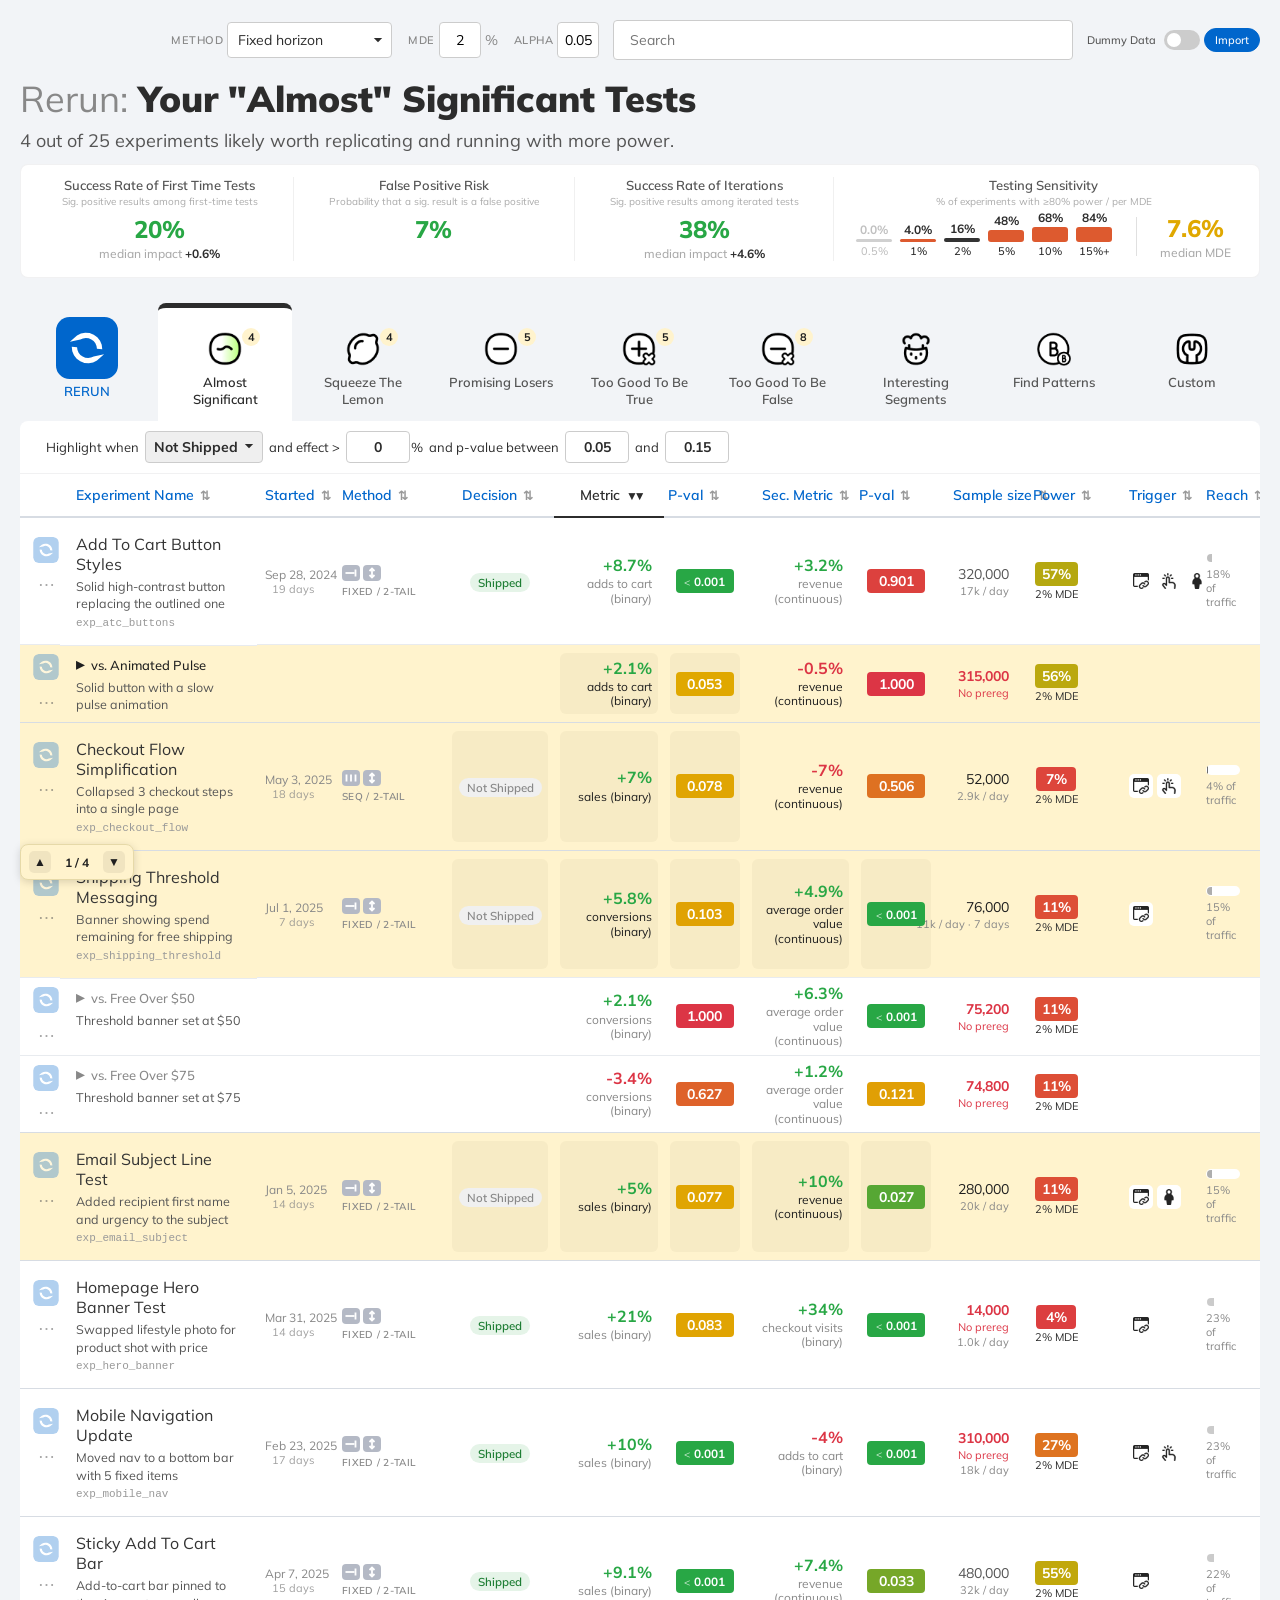
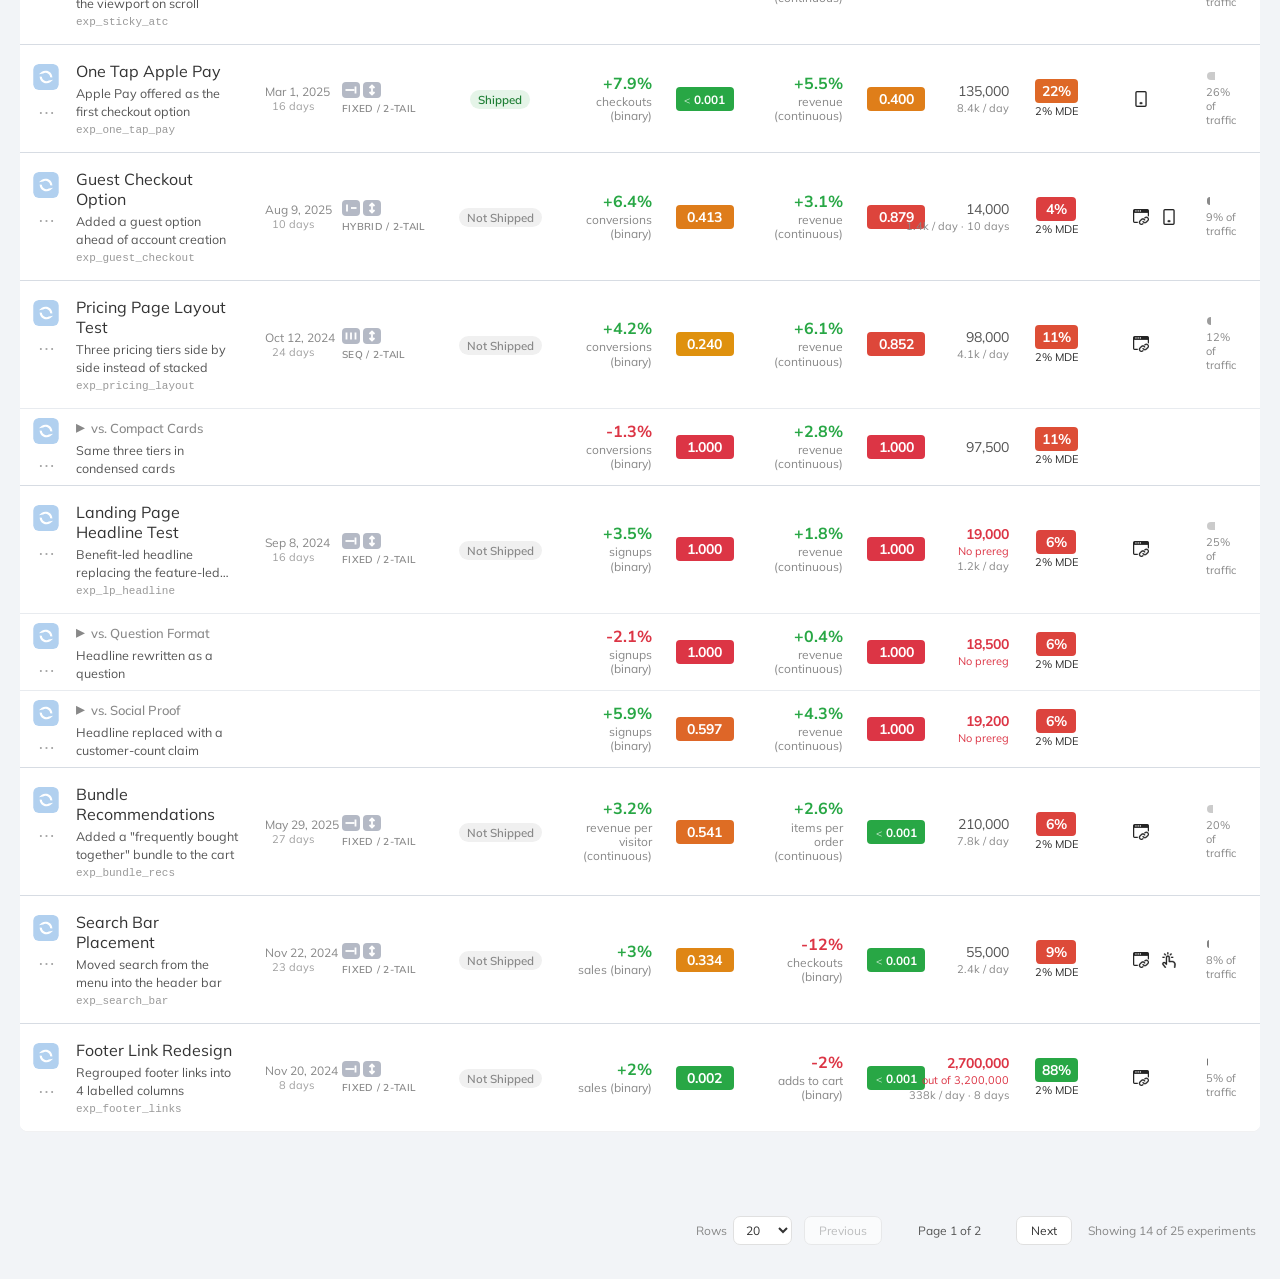
==== commit 2a02ef9a: "Calibrated mSPRT, real-data fixes for Amplitude and GrowthBook, and platform list - Sequential (mSPR" ====
--- a/index.html
+++ b/index.html
@@ -77,50 +77,64 @@
                         <label>Platform</label>
                         <div class="radio-group">
                             <label class="radio-option">
+                                <input type="radio" name="platform" value="posthog" class="radio-input">
+                                <span class="radio-label">PostHog</span>
+                                <span class="platform-via" data-tip="A personal API key (read scopes)">API key</span>
+                                <span class="platform-status platform-status-live" data-tip="Verified on real data: results, p-values, method and CUPED, reach vs site visitors, triggers, screenshots, decisions. Bayesian p-values are converted from chance to win.">Connected</span>
+                            </label>
+                            <label class="radio-option">
+                                <input type="radio" name="platform" value="amplitude" class="radio-input">
+                                <span class="radio-label">Amplitude</span>
+                                <span class="platform-via" data-tip="A Management API key lists the experiments; Sign in with Amplitude (OAuth, read-only) fetches results through Amplitude’s MCP server">API key + sign-in (MCP)</span>
+                                <span class="platform-status platform-status-live" data-tip="Verified on real data: results, p-values, method and CUPED, reach vs active users, page triggers, decisions. Primary metric only; results need Sign in with Amplitude.">Connected</span>
+                            </label>
+                            <label class="radio-option">
                                 <input type="radio" name="platform" value="growthbook" class="radio-input">
                                 <span class="radio-label">GrowthBook</span>
-                                <span class="platform-status platform-status-live">Connected</span>
+                                <span class="platform-via" data-tip="A read-only secret key">API key</span>
+                                <span class="platform-status platform-status-live" data-tip="Verified on real data: goal, secondary and guardrail metrics, p-values, method and CUPED, triggers, screenshots, decisions. Reach is the rollout only (no site traffic).">Connected</span>
                             </label>
                             <label class="radio-option">
                                 <input type="radio" name="platform" value="csv" class="radio-input">
                                 <span class="radio-label">Convert CSV</span>
-                                <span class="platform-status platform-status-live">Connected</span>
+                                <span class="platform-via" data-tip="Convert’s aggregated report, exported as CSV">CSV export</span>
+                                <span class="platform-status platform-status-partial" data-tip="Convert’s aggregated report: conversion and revenue per visitor only. No dates, decisions, owners or Convert’s own p-values (Rerun estimates them).">Connected · Partial</span>
                             </label>
                             <label class="radio-option">
-                                <input type="radio" name="platform" value="convert" class="radio-input">
+                                <input type="radio" name="platform" value="convert" class="radio-input" disabled>
                                 <span class="radio-label">Convert</span>
+                                <span class="platform-via">API</span>
                                 <span class="platform-status platform-status-soon">Coming soon</span>
-                            </label>
-                            <label class="radio-option">
-                                <input type="radio" name="platform" value="eppo" class="radio-input">
-                                <span class="radio-label">Eppo</span>
-                                <span class="platform-status platform-status-soon">Coming soon</span>
-                            </label>
-                            <label class="radio-option">
-                                <input type="radio" name="platform" value="absmartly" class="radio-input">
-                                <span class="radio-label">ABsmartly</span>
-                                <span class="platform-status platform-status-soon">Coming soon</span>
-                            </label>
-                            <label class="radio-option">
-                                <input type="radio" name="platform" value="amplitude" class="radio-input">
-                                <span class="radio-label">Amplitude</span>
-                                <span class="platform-status platform-status-live">Connected</span>
-                            </label>
-                            <label class="radio-option">
-                                <input type="radio" name="platform" value="posthog" class="radio-input">
-                                <span class="radio-label">PostHog</span>
-                                <span class="platform-status platform-status-live">Connected</span>
                             </label>
                             <label class="radio-option">
                                 <input type="radio" name="platform" value="local-json" class="radio-input">
                                 <span class="radio-label">Local JSON File</span>
-                                <span class="platform-status platform-status-live">Connected</span>
+                                <span class="platform-via" data-tip="A file on this computer, already in Rerun’s data shape">JSON file</span>
+                                <span class="platform-status platform-status-live" data-tip="Complete: loads every field of Rerun’s data shape as is (results, p-values, dates, decisions, screenshots…).">Connected</span>
+                            </label>
+                            <label class="radio-option">
+                                <input type="radio" name="platform" value="eppo" class="radio-input" disabled>
+                                <span class="radio-label">Eppo</span>
+                                <span class="platform-via">API</span>
+                                <span class="platform-status platform-status-soon">Coming soon</span>
+                            </label>
+                            <label class="radio-option">
+                                <input type="radio" name="platform" value="absmartly" class="radio-input" disabled>
+                                <span class="radio-label">ABsmartly</span>
+                                <span class="platform-via">API</span>
+                                <span class="platform-status platform-status-soon">Coming soon</span>
+                            </label>
+                            <label class="radio-option">
+                                <input type="radio" name="platform" value="kameleoon" class="radio-input" disabled>
+                                <span class="radio-label">Kameleoon</span>
+                                <span class="platform-via">API</span>
+                                <span class="platform-status platform-status-soon">Coming soon</span>
                             </label>
                         </div>
                         <div class="form-hint saved-import-hint" id="savedImportHint"></div>
                         <div class="platform-help-note">
                             <div class="platform-help-title">Need a Custom Integration and Setup?</div>
-                            Only GrowthBook, Amplitude, PostHog and Convert CSV import real data right now. Jakub is happy to wire up any of these (or another platform entirely).<br>&rarr; <a href="https://linowski.ca" target="_blank" rel="noopener" class="platform-help-cta">Contact me at Linowski.ca</a>
+                            Jakub is happy to wire up any of these (or another platform entirely).<br>&rarr; <a href="https://linowski.ca" target="_blank" rel="noopener" class="platform-help-cta">Contact me at Linowski.ca</a>
                         </div>
                     </div>
                     <div class="form-group" id="apiKeyGroup">
@@ -424,8 +438,11 @@
             return value > 0 && value < 1 ? value : 0.05;
         }
 
+        // The control rate, or the default when the platform gave none. A
+        // reported 0 (the control had no conversions) stays 0: no lift or
+        // p-value can be worked out against it, rather than a made-up 5%.
         function getExperimentBaseRate(experiment) {
-            return experiment.baseRate || DEFAULT_BASE_RATE;
+            return experiment.baseRate === 0 ? 0 : (experiment.baseRate || DEFAULT_BASE_RATE);
         }
 
         function withCalculatedStats(data) {
@@ -486,11 +503,21 @@
             const hypothesis = item.hypothesis || parent?.hypothesis || 'two-sided';
             const ownMargin = item.niMargin ?? parent?.niMargin;
             const niMargin = ownMargin > 0 ? ownMargin : mde;
+            // A continuous metric's spread (control SD / mean), from the
+            // mapper; a comparison sub-row shares its parent's control.
+            const primaryCV = item.primaryCV ?? parent?.primaryCV ?? null;
+            const secondaryCV = item.secondaryCV ?? parent?.secondaryCV ?? null;
             const power = sequential
-                ? recalculatePower(item.sampleSize / SEQUENTIAL_SAMPLE_SIZE_INFLATION, item.primaryMetricType, mde, baseRate)
-                : recalculatePower(item.sampleSize, item.primaryMetricType, mde, baseRate);
-
-            const pvalueFor = (reportedP, metricType, effect, hyp) => {
+                ? recalculatePower(item.sampleSize / SEQUENTIAL_SAMPLE_SIZE_INFLATION, item.primaryMetricType, mde, baseRate, primaryCV)
+                : recalculatePower(item.sampleSize, item.primaryMetricType, mde, baseRate, primaryCV);
+
+            // Bonferroni for tests with several variants: each comparison
+            // against control is one of `arms`, so a p-value Rerun computes
+            // is multiplied by that count (capped at 1), as platforms do
+            // (Amplitude, for one). A platform's reported p is used as it
+            // comes: it carries its own correction, or none.
+            const arms = 1 + ((parent || item).additionalComparisons?.length || 0);
+            const pvalueFor = (reportedP, metricType, effect, hyp, cv, rate, reportedCorrection, reportedUncorrected) => {
                 const twoSided = hyp === 'two-sided';
                 const reported = method === 'reported' && isPValue(reportedP);
                 // A known-sequential platform's two-sided p is already
@@ -503,15 +530,23 @@
                     const value = knownSequential
                         ? reportedP
                         : hypothesisPValue(reportedP, effect, hyp, niMargin, sequential);
-                    return { value, estimated: false };
+                    return { value, estimated: false, correction: reportedCorrection > 1 ? reportedCorrection : null,
+                        uncorrected: reportedCorrection > 1 ? reportedUncorrected : null, byPlatform: true };
                 }
-                const value = twoSided
-                    ? (sequential ? recalculateSequentialPValue : recalculatePValue)(item.sampleSize, metricType, effect, baseRate)
-                    : hypothesisPValue(recalculatePValue(item.sampleSize, metricType, effect, baseRate), effect, hyp, niMargin, sequential);
-                return { value, estimated: method === 'reported' };
+                const raw = twoSided
+                    ? (sequential ? recalculateSequentialPValue : recalculatePValue)(item.sampleSize, metricType, effect, rate, cv)
+                    : hypothesisPValue(recalculatePValue(item.sampleSize, metricType, effect, rate, cv), effect, hyp, niMargin, sequential);
+                const value = raw == null || arms < 2 ? raw : Math.min(1, raw * arms);
+                return { value, estimated: method === 'reported', correction: arms > 1 && raw != null ? arms : null,
+                    uncorrected: arms > 1 ? raw : null, byPlatform: false };
             };
-            const primary = pvalueFor(item.pvalue, item.primaryMetricType, item.primaryMetric, hypothesis);
-            const secondary = pvalueFor(item.secondaryPvalue, item.secondaryMetricType, item.secondaryMetric, 'two-sided');
+            const primary = pvalueFor(item.pvalue, item.primaryMetricType, item.primaryMetric, hypothesis, primaryCV, baseRate,
+                item.pvalueCorrection, item.pvalueUncorrected);
+            // A binary secondary uses its own control rate when the mapper
+            // gives one, else the primary's (the only rate known).
+            const secondaryRate = item.secondaryBaseRate ?? parent?.secondaryBaseRate ?? baseRate;
+            const secondary = pvalueFor(item.secondaryPvalue, item.secondaryMetricType, item.secondaryMetric, 'two-sided',
+                secondaryCV, secondaryRate);
             return {
                 ...item,
                 testMethod: recordedMethod,
@@ -521,8 +556,10 @@
                 powerApprox: sequential,
                 pvalue: primary.value,
                 pvalueEstimated: primary.estimated && primary.value != null,
+                pvalueCorrectionInfo: primary.correction ? primary : null,
                 secondaryPvalue: secondary.value,
-                secondaryPvalueEstimated: secondary.estimated && secondary.value != null
+                secondaryPvalueEstimated: secondary.estimated && secondary.value != null,
+                secondaryPvalueCorrectionInfo: secondary.correction ? secondary : null
             };
         }
 
@@ -829,7 +866,10 @@
         // `d` (the primary column only) adds the test's hypothesis to the
         // tooltip when it isn't the default two-sided one. The Method column
         // shows it at a glance.
-        function pvalueCell(colClass, pvalue, estimated, d = null) {
+        // `correction`: { correction, uncorrected, byPlatform } when the p is
+        // Bonferroni-corrected for several variants (see calculateStatsForItem).
+        // `missingReason`: why the platform gave no p-value, shown with an estimate.
+        function pvalueCell(colClass, pvalue, estimated, d = null, correction = null, missingReason = null) {
             if (pvalue == null) return `<td class="${colClass} pvalue"></td>`;
             const alpha = getPowerMethod() === 'sequential' ? SEQUENTIAL_ALPHA : getSelectedAlpha();
             const color = sensitivityColor(pvalueStrength(pvalue, alpha));
@@ -839,20 +879,64 @@
                 hypothesis === 'non-inferiority'
                     ? `Non-inferiority: one-sided test that the effect is better than −${d.niMarginUsed}% (margin from ${marginSource}).`
                     : hypothesis === 'superiority' ? 'Superiority: one-sided test that the effect is above 0.' : '',
-                estimated ? 'Estimated: the platform reported no p-value here, so it’s recalculated from the lift, sample size and baseline rate.' : ''
+                estimated && missingReason ? missingReason : '',
+                estimated ? 'Estimated: the platform reported no p-value here, so it’s recalculated from the lift, sample size and baseline rate.' : '',
+                correction
+                    ? `Bonferroni-corrected${correction.byPlatform ? ' by the platform' : ''}: `
+                        + (correction.uncorrected != null ? `${formatPValue(correction.uncorrected)} × ` : '× ')
+                        + `${correction.correction} comparisons with control${pvalue >= 1 ? ', capped at 1' : ''}.`
+                    : ''
             ].filter(Boolean).join(' ');
             const tip = tips ? ` data-tip="${escapeAttr(tips)}"` : '';
             const badge = estimated
                 ? `<span class="pvalue-text pvalue-badge pvalue-badge-est" style="color: ${color}; border-color: ${color}"${tip}>`
                 : `<span class="pvalue-text pvalue-badge" style="background-color: ${color}"${tip}>`;
-            return `<td class="${colClass} pvalue">${badge}${formatPValueHtml(pvalue)}</span></td>`;
+            // As reported, a platform p-value from a CUPED analysis says so:
+            // its variance reduction (from pre-experiment data) is why it can be
+            // tighter than Rerun's own recalculations, which cannot apply it.
+            const cupedNote = d?.cuped === true && !estimated && getPowerMethod() === 'reported'
+                ? `<span class="pvalue-note" data-tip="${escapeAttr('CUPED: the platform reduced variance using each user’s pre-experiment data, which narrows the error bars. Fixed horizon and Sequential recalculate from summary numbers and cannot apply it, so they read stricter for this test.')}">CUPED</span>`
+                : '';
+            return `<td class="${colClass} pvalue">${badge}${formatPValueHtml(pvalue)}</span>${cupedNote}</td>`;
+        }
+
+        // A run shorter than the 1-2 full weeks platforms advise: under 7 days
+        // covers no full weekly cycle (and is where early stopping shows);
+        // under 14 covers fewer than two. Null otherwise or without dates.
+        const SHORT_RUN_DAYS = 7;
+        const BRIEF_RUN_DAYS = 14;
+        function shortRun(d) {
+            const days = daysRunning(d);
+            if (days == null || days >= BRIEF_RUN_DAYS) return null;
+            return days < SHORT_RUN_DAYS
+                ? { days, label: `${days}-day run`, cls: 'sample-run-short',
+                    tip: `Ran only ${days} day${days === 1 ? '' : 's'}: no full weekly cycle, and short runs are where early stopping inflates effects. Platforms advise at least 1-2 full weeks.` }
+                : { days, label: `${days} days`, cls: 'sample-run-brief',
+                    tip: `Ran ${days} days: under two full weekly cycles, the 1-2 weeks platforms advise.` };
+        }
+
+        // The Started column: the start date (the end date when no start is
+        // recorded), how long the test ran underneath, and the exact dates on
+        // hover.
+        function renderStartedCell(item) {
+            const start = item.startDate || null;
+            const end = item.date || null;
+            if (!start && !end) return emptyCell();
+            const days = daysRunning(item);
+            const tip = start && end
+                ? `${formatLaunchDate(start)} to ${formatLaunchDate(end)}${days ? ` (${days} day${days === 1 ? '' : 's'})` : ''}`
+                : `Ended ${formatLaunchDate(end)}; no start date recorded`;
+            return `<span class="launch-date-value" data-tip="${escapeAttr(tip)}">${formatLaunchDate(start || end)}</span>`
+                + (days ? `<span class="run-days">${days} day${days === 1 ? '' : 's'}</span>` : '');
         }
 
         // Sample size, then up to two small lines under it: the prereg alert
-        // (when there is one) and the average daily rate (when the dates allow).
+        // (when there is one) and the average daily rate (when the dates
+        // allow), with the run length added when it was short.
         function renderSampleCell(d) {
             const prereg = preregAlert(d);
             const perDay = samplePerDay(d);
+            const run = shortRun(d);
             const count = formatNumber(d.sampleSize);
             if (!prereg && perDay == null) return `<div class="sample-size">${count}</div>`;
             return `<div class="sample-size-col">
@@ -861,7 +945,8 @@
                        <span class="sample-size-stat-label">${prereg.label}</span>`
                     : `<span class="sample-size">${count}</span>`}
                 ${perDay != null
-                    ? `<span class="sample-size-rate" data-tip="Averaged over ${daysRunning(d)} days, ${formatLaunchDate(d.startDate)} to ${formatLaunchDate(d.date)}.">${formatSamplePerDay(perDay)}</span>`
+                    ? `<span class="sample-size-rate"><span data-tip="Averaged over ${daysRunning(d)} days, ${formatLaunchDate(d.startDate)} to ${formatLaunchDate(d.date)}.">${formatSamplePerDay(perDay)}</span>${run
+                        ? ` · <span class="${run.cls}" data-tip="${escapeAttr(run.tip)}">${run.label}</span>` : ''}</span>`
                     : ''}
             </div>`;
         }
@@ -875,17 +960,17 @@
                 <td class="col-metric">
                     <div class="metric-container ${pm.cls}">
                         <span class="${pm.cls}">${pm.valueDisplay}</span>
-                        <span class="metric-label">${pm.labelDisplay}${d.primaryMetricType ? ` (${d.primaryMetricType})` : ''}</span>
+                        <span class="metric-label">${pm.labelDisplay}${d.primaryMetricType && (pm.labelDisplay || pm.valueDisplay) ? ` (${d.primaryMetricType})` : ''}</span>
                     </div>
                 </td>
-                ${pvalueCell('col-metric-p', d.pvalue, d.pvalueEstimated, d)}
+                ${pvalueCell('col-metric-p', d.pvalue, d.pvalueEstimated, d, d.pvalueCorrectionInfo, d.pvalueMissingReason)}
                 <td class="col-secondary">
                     <div class="metric-container secondary-metric ${sm.cls}">
                         <span class="${sm.cls}">${sm.valueDisplay}</span>
-                        <span class="metric-label">${sm.labelDisplay}${d.secondaryMetricType ? ` (${d.secondaryMetricType})` : ''}</span>
+                        <span class="metric-label">${sm.labelDisplay}${d.secondaryMetricType && (sm.labelDisplay || sm.valueDisplay) ? ` (${d.secondaryMetricType})` : ''}</span>
                     </div>
                 </td>
-                ${pvalueCell('col-secondary-p', d.secondaryPvalue, d.secondaryPvalueEstimated)}
+                ${pvalueCell('col-secondary-p', d.secondaryPvalue, d.secondaryPvalueEstimated, null, d.secondaryPvalueCorrectionInfo, d.secondaryPvalueMissingReason)}
                 <td class="col-sample">${renderSampleCell(d)}</td>
                 <td class="col-power">
                     <div class="power-group">
@@ -990,7 +1075,7 @@
             const item = viewRow.item;
             const parts = viewRow.kind === 'sub'
                 ? ['vs.', item.variationName, viewRow.experiment.name]
-                : [item.name, item.id, item.owner, formatLaunchDate(item.date), TEST_METHOD_ICONS[item.testMethod]?.label];
+                : [item.name, item.id, item.owner, item.ownerEmail, formatLaunchDate(item.startDate), formatLaunchDate(item.date), TEST_METHOD_ICONS[item.testMethod]?.label];
             parts.push(
                 item.change,
                 item.decision,
@@ -1008,7 +1093,7 @@
             let value;
             switch (column) {
                 case 'name': value = viewRow.kind === 'sub' ? (experiment.name || '') : (item.name || ''); break;
-                case 'date': value = viewRow.kind === 'sub' ? '' : (item.date || ''); break;
+                case 'date': value = viewRow.kind === 'sub' ? '' : (item.startDate || item.date || ''); break;
                 case 'method': value = viewRow.kind === 'sub' ? '' : (TEST_METHOD_ICONS[item.testMethod]?.label || ''); break;
                 case 'decision': value = item.decision || ''; break;
                 case 'change': value = item.change || ''; break;
@@ -1043,7 +1128,8 @@
                 secondary: secondaryDataAttr(item),
                 secondaryPvalue: numOrNaN(item.secondaryPvalue),
                 decision: item.decision || '',
-                hypothesis: item.hypothesis || 'two-sided'
+                hypothesis: item.hypothesis || 'two-sided',
+                days: daysRunning(item)
             }, config.params || {}) || false;
         }
 
@@ -1068,9 +1154,26 @@
         // Under the Method dropdown, in As reported mode: which methods the
         // tests actually used (each test's own testMethod), and how many
         // primary p-values had to be estimated for lack of a reported one.
+        // How Rerun's own Sequential (mSPRT) recalculation works, shown as the
+        // tooltip on the note under Method while it's selected. Keep in step
+        // with mSprtPValue's comment in stats-utils.js.
+        const SEQUENTIAL_NOTES = [
+            'Sequential (mSPRT) recalculates every test as if it had been run as an always-valid sequential test, so checking results early (peeking) is paid for.',
+            `Setting: mixing ratio r = ${SEQUENTIAL_MSPRT_R.toFixed(1)}, tuned to an effect the test is 80%-powered for: (1.96 + 0.84)². p < 0.05 then needs z ≈ 3.03 (fixed horizon: 1.96). Any r from about 5 to 10 gives z ≈ 3.0–3.1.`,
+            'Checked against Amplitude’s own mSPRT on 34 test arms: the same significant / not-significant call on 32 (the earlier r = 1, needing z ≈ 3.66, matched 28). The best fit there was r ≈ 6.5, practically the same threshold; r comes from the power rule, not that fit.',
+            'Tests with several variants: each p-value × the number of comparisons with control (Bonferroni), as platforms do.',
+            'Judged on the final numbers only. Platforms report the lowest p reached during a test and may reduce variance with CUPED, so their own (As reported) p-values can be lower. Power is approximate: fixed-horizon power at the sample size ÷ 1.3.'
+        ].join('\n\n');
+
         function updateMethodNote() {
             const note = document.getElementById('methodNote');
             if (!note) return;
+            delete note.dataset.tip;
+            if (getPowerMethod() === 'sequential') {
+                note.textContent = `mSPRT, r = ${SEQUENTIAL_MSPRT_R.toFixed(1)} · how it works`;
+                note.dataset.tip = SEQUENTIAL_NOTES;
+                return;
+            }
             if (getPowerMethod() !== 'reported') { note.textContent = ''; return; }
             // A test with no recorded method is read as sequential (see
             // calculateStatsForItem), so the note says so rather than "unknown".
@@ -1165,7 +1268,8 @@
             primary: 'td.col-metric',
             primaryP: 'td.col-metric-p',
             secondary: 'td.col-secondary',
-            secondaryP: 'td.col-secondary-p'
+            secondaryP: 'td.col-secondary-p',
+            sample: 'td.col-sample'
         };
 
         // Per-tab editable highlighting parameters. Values here are the live,
@@ -1277,24 +1381,27 @@
                 },
                 template: p => [
                     'Highlight when', { param: 'decisionFilter' },
-                    'and (effect is negative, p-value >', { param: 'pMin' }, ' or secondary contradicts)'
+                    'and (effect is negative, p-value >', { param: 'pMin' }, ', secondary contradicts or ran under 7 days)'
                 ],
                 // Any shipped result the data doesn't back up, whatever its size:
-                // a negative effect, a primary that wasn't significant, or a
+                // a negative effect, a primary that wasn't significant, a
                 // significant primary propped up by a secondary that doesn't back
-                // it up (not significant itself, or pointing the other way).
+                // it up (not significant itself, or pointing the other way), or a
+                // run under SHORT_RUN_DAYS: no full weekly cycle, which is where
+                // early stopping inflates effects, whatever the p-value.
                 //
                 // A non-inferiority test is judged only on its own p-value (that
                 // the effect is above -margin): a small loss within the margin is
                 // what it set out to allow, and a quiet secondary doesn't
                 // contradict a "no worse" claim. So it's flagged only when that
                 // p-value didn't clear the threshold -- no harm wasn't shown.
-                matches: ({ metric, pvalue, secondary, secondaryPvalue, decision, hypothesis }, p) =>
+                matches: ({ metric, pvalue, secondary, secondaryPvalue, decision, hypothesis, days }, p) =>
                     decisionMatches(decision, p.decisionFilter.value)
                     && (hypothesis === 'non-inferiority'
                         ? pvalue > p.pMin.value
                         : metric < 0 || pvalue > p.pMin.value
-                            || contradictingSecondary(metric, secondary, secondaryPvalue)),
+                            || contradictingSecondary(metric, secondary, secondaryPvalue)
+                            || (days != null && days < SHORT_RUN_DAYS)),
                 signals: {
                     decision: decisionSignal,
                     primary: ({ metric, hypothesis }) => hypothesis !== 'non-inferiority' && metric < 0,
@@ -1302,7 +1409,9 @@
                     secondary: ({ metric, secondary, secondaryPvalue, hypothesis }) =>
                         hypothesis !== 'non-inferiority' && contradictingSecondary(metric, secondary, secondaryPvalue),
                     secondaryP: ({ metric, secondary, secondaryPvalue, hypothesis }) =>
-                        hypothesis !== 'non-inferiority' && contradictingSecondary(metric, secondary, secondaryPvalue)
+                        hypothesis !== 'non-inferiority' && contradictingSecondary(metric, secondary, secondaryPvalue),
+                    sample: ({ days, hypothesis }) =>
+                        hypothesis !== 'non-inferiority' && days != null && days < SHORT_RUN_DAYS
                 }
             },
             'false-neg': {
@@ -2386,8 +2495,11 @@
                 <td class="col-iteration">${emptyCell()}</td>
                 <td class="col-owner">${emptyCell()}</td>`;
             }
+            // A name read from an email (Amplitude) keeps the email in its tooltip.
+            const ownerTip = item.ownerEmail && item.ownerEmail !== item.owner
+                ? ` data-tip="${escapeAttr(item.ownerEmail)}"` : '';
             const ownerHTML = item.owner
-                ? `<a href="#" class="owner-link">${item.owner}</a>`
+                ? `<a href="#" class="owner-link"${ownerTip}>${escapeHtml(item.owner)}</a>`
                 : emptyCell();
             const reach = displayValue(item.traffic, '%');
             // What the % is out of: "of traffic" unless the mapper says
@@ -2506,7 +2618,7 @@
                         <div class="rerun-reference-strip"></div>
                     </div>
                 </td>
-                <td class="col-started launch-date">${formatLaunchDate(experiment.date)}</td>
+                <td class="col-started launch-date">${renderStartedCell(experiment)}</td>
                 ${renderTestMethodCell(experiment)}
                 ${renderDecisionCell(experiment)}
                 ${renderMetricCells(experiment)}
@@ -2889,7 +3001,8 @@
                         pvalue: numOrNaN(item.pvalue),
                         secondary: secondaryDataAttr(item),
                         secondaryPvalue: numOrNaN(item.secondaryPvalue),
-                        hypothesis: item.hypothesis || 'two-sided'
+                        hypothesis: item.hypothesis || 'two-sided',
+                        days: daysRunning(item)
                     });
                 }
             });
@@ -3299,7 +3412,8 @@
                     || localStorage.getItem(DIALOG_PLATFORM_KEY);
             } catch (e) { /* storage blocked: open blank */ }
             const radio = platform && document.querySelector(`input[name="platform"][value="${platform}"]`);
-            if (!radio) return;
+            // Not a platform that can be chosen (yet): open blank.
+            if (!radio || radio.disabled) return;
             radio.checked = true;
             showPlatformFields(platform);
         }
@@ -3885,7 +3999,8 @@
             const remaining = amplitudeAll ? unloadedAmplitude().length : null;
             const more = remaining === null ? true
                 : remaining > 0 ? Math.min(remaining, nextAmplitudeBatch(amplitudeLoaded.length)) : 0;
-            showResultsStatus('Amplitude', amplitudeLoaded, {
+            // Counted like the table: finished experiments only.
+            showResultsStatus('Amplitude', amplitudeLoaded.filter(exp => AmplitudeMapper.isAnalyzable(exp)), {
                 extra: remaining > 0 ? `${amplitudeAll.length} in Amplitude` : '',
                 links: more ? [{ label: more === true ? 'Load more' : `Load ${more} more`, onClick: loadMoreAmplitude }] : [],
                 refresh: apiKey => fetchAmplitudeData(apiKey),
@@ -4169,8 +4284,16 @@
                     const stored = justSignedIn ? null : await readStoredImportData();
                     // The cache holds raw experiments; an older cache of mapped
                     // rows (no `variants`) is refetched rather than misread.
-                    const cached = stored?.[0]?.variants ? stored : null;
+                    let cached = stored?.[0]?.variants ? stored : null;
                     if (cached) {
+                        // A cache from before variant code was trimmed: trim
+                        // it now and save the smaller copy back, once.
+                        const slimmed = cached.map(exp => AmplitudeMapper.slim(exp));
+                        if (slimmed.some((exp, i) => exp !== cached[i])) {
+                            cached = slimmed;
+                            saveImportConfig('amplitude', { apiKey, mappedData: cached })
+                                .catch(error => console.warn('Could not save the trimmed Amplitude copy:', error));
+                        }
                         // A cache from before per-experiment saving: an
                         // experiment with results there was complete.
                         cached.forEach(exp => {
@@ -4200,6 +4323,17 @@
                     const cached = stored?.[0]?._host ? stored : null;
                     const apiKey = getSavedApiKey();
                     if (!cached && !apiKey) return false;
+                    // A cache from before results were trimmed: trim the
+                    // query text and session samples now, and save it back once.
+                    if (cached?.some(exp => Object.values(exp._results || {}).some(r => r?.hogql || r?.clickhouse_sql))) {
+                        cached.forEach(exp => {
+                            for (const role of Object.keys(exp._results || {})) {
+                                exp._results[role] = PostHogMapper.slimResult(exp._results[role]);
+                            }
+                        });
+                        saveImportConfig('posthog', { apiKey, mappedData: cached })
+                            .catch(error => console.warn('Could not save the trimmed PostHog copy:', error));
+                    }
 
                     apiConfig.platform = platform;
                     apiConfig.apiKey = apiKey || '';
@@ -5648,11 +5782,15 @@
 
             // 1. Testing Sensitivity
             const container = document.getElementById('sensitivityThresholds');
+            // Power needs a continuous metric's spread (primaryCV); tests
+            // without it can't be judged, so they're left out rather than
+            // counted as underpowered.
+            const powerAt = (exp, mde) => recalculatePower(exp.sampleSize, exp.primaryMetricType, mde, getExperimentBaseRate(exp), exp.primaryCV);
+            const sized = experiments.filter(exp => powerAt(exp, 10) !== null);
             // % of experiments powered at a given MDE
-            const poweredPctAt = mde => 100 * experiments.filter(exp => {
-                const power = recalculatePower(exp.sampleSize, exp.primaryMetricType, mde, exp.baseRate || 5);
-                return power !== null && power >= POWER_THRESHOLD;
-            }).length / total;
+            const poweredPctAt = mde => sized.length
+                ? 100 * sized.filter(exp => powerAt(exp, mde) >= POWER_THRESHOLD).length / sized.length
+                : 0;
 
             // The MDE this one experiment's own sample size is actually
             // sensitive to at 80% power -- the threshold sweep's per-column
@@ -5660,7 +5798,7 @@
             // caught?" Power rises monotonically with MDE, so a binary
             // search inverts recalculatePower without needing a closed form.
             function mdeAt80Power(exp) {
-                const power = mde => recalculatePower(exp.sampleSize, exp.primaryMetricType, mde, exp.baseRate || 5);
+                const power = mde => powerAt(exp, mde);
                 if (power(MDE_SEARCH_MAX) < POWER_THRESHOLD) return null; // not even reached at the search ceiling
                 let lo = 0, hi = MDE_SEARCH_MAX;
                 for (let i = 0; i < 30; i++) {
--- a/styles.css
+++ b/styles.css
@@ -183,6 +183,12 @@
     white-space: nowrap;
 }
 
+.method-note[data-tip] {
+    cursor: help;
+    text-decoration: underline dotted;
+    text-underline-offset: 2px;
+}
+
 .method-note:empty {
     display: none;
 }
@@ -938,10 +944,29 @@
     white-space: nowrap;
 }
 
+/* Run length on the rate line when it was short: amber under 7 days (no
+   full weekly cycle), plain under 14. */
+.sample-run-short {
+    color: #e0a800;
+    font-weight: 700;
+}
+
+.sample-run-brief {
+    color: var(--text-subtle);
+}
+
 .launch-date {
     font-size: 12px;
     color: var(--text-subtle);
     white-space: nowrap;
+}
+
+/* How long the test ran, under its start date. */
+.run-days {
+    display: block;
+    font-size: 11px;
+    color: var(--text-subtle);
+    opacity: 0.8;
 }
 
 /* Decision: whether the experiment shipped, as reported by the platform. A
@@ -1045,6 +1070,8 @@
     top: 0;
     left: 0;
     max-width: 280px;
+    /* A tip may hold several short paragraphs (the Method notes). */
+    white-space: pre-line;
     width: max-content;
     padding: 4px 8px;
     background-color: var(--text-strong);
@@ -1055,7 +1082,7 @@
     opacity: 0;
     visibility: hidden;
     pointer-events: none;
-    z-index: 1000;
+    z-index: 3000;  /* above the Import dialog (2000) */
 }
 
 .tooltip.visible {
@@ -1616,6 +1643,17 @@
 th.col-metric-p,
 th.col-secondary-p {
     padding-left: 4px;
+}
+
+/* Small note under a reported p-value (e.g. "CUPED"), like the MDE label
+   under the Power badge. */
+.pvalue-note {
+    display: block;
+    margin-top: 3px;
+    font-size: 10px;
+    letter-spacing: 0.04em;
+    color: var(--text-subtle);
+    cursor: help;
 }
 
 .pvalue {
@@ -1839,7 +1877,8 @@
     border-radius: 8px;
     box-shadow: 0 8px 32px rgba(0, 0, 0, 0.2);
     width: 90%;
-    max-width: 500px;
+    /* Wide enough for the key hints to fit on one or two lines. */
+    max-width: 640px;
 }
 
 .modal-content h2 {
@@ -1906,12 +1945,16 @@
     gap: 2px;
 }
 
-.radio-option {
+/* Scoped to .radio-group so it outranks `.form-group label` (a block with a
+   bottom margin), which otherwise breaks the row's alignment and spacing. */
+.radio-group .radio-option {
     display: flex;
     align-items: center;
     gap: 8px;
     cursor: pointer;
     padding: 8px;
+    margin-bottom: 0;
+    font-weight: 400;
     border: none;
     border-radius: 4px;
     transition: all 0.1s;
@@ -1940,6 +1983,20 @@
     padding-top: 1px;
 }
 
+/* "Coming soon" platforms: shown, but not selectable. */
+.radio-group .radio-option:has(.radio-input:disabled) {
+    opacity: 0.55;
+    cursor: default;
+}
+
+.radio-group .radio-option:has(.radio-input:disabled):hover {
+    background-color: transparent;
+}
+
+.radio-option:has(.radio-input:disabled) .radio-input {
+    cursor: default;
+}
+
 .radio-option:has(.radio-input:checked) {
     background-color: var(--hover-blue);
 }
@@ -1955,13 +2012,32 @@
 }
 
 .platform-status-live {
-    color: var(--success);
+    /* Darker than --success for contrast on the pale tint. */
+    color: #1a7a33;
     background-color: rgba(40, 167, 69, 0.12);
 }
 
 .platform-status-soon {
-    color: var(--text-muted);
+    color: #555;
     background-color: var(--surface-soft);
+}
+
+/* How a platform connects (API key, sign-in, file), after its name. */
+.platform-via {
+    margin-left: 8px;
+    font-size: 11px;
+    color: var(--text-subtle);
+}
+
+/* Works, with known gaps (listed in its tooltip). */
+.platform-status-partial {
+    color: #8a6100;
+    background-color: rgba(224, 168, 0, 0.14);
+}
+
+
+.platform-status[data-tip] {
+    cursor: help;
 }
 
 .saved-import-hint:empty {
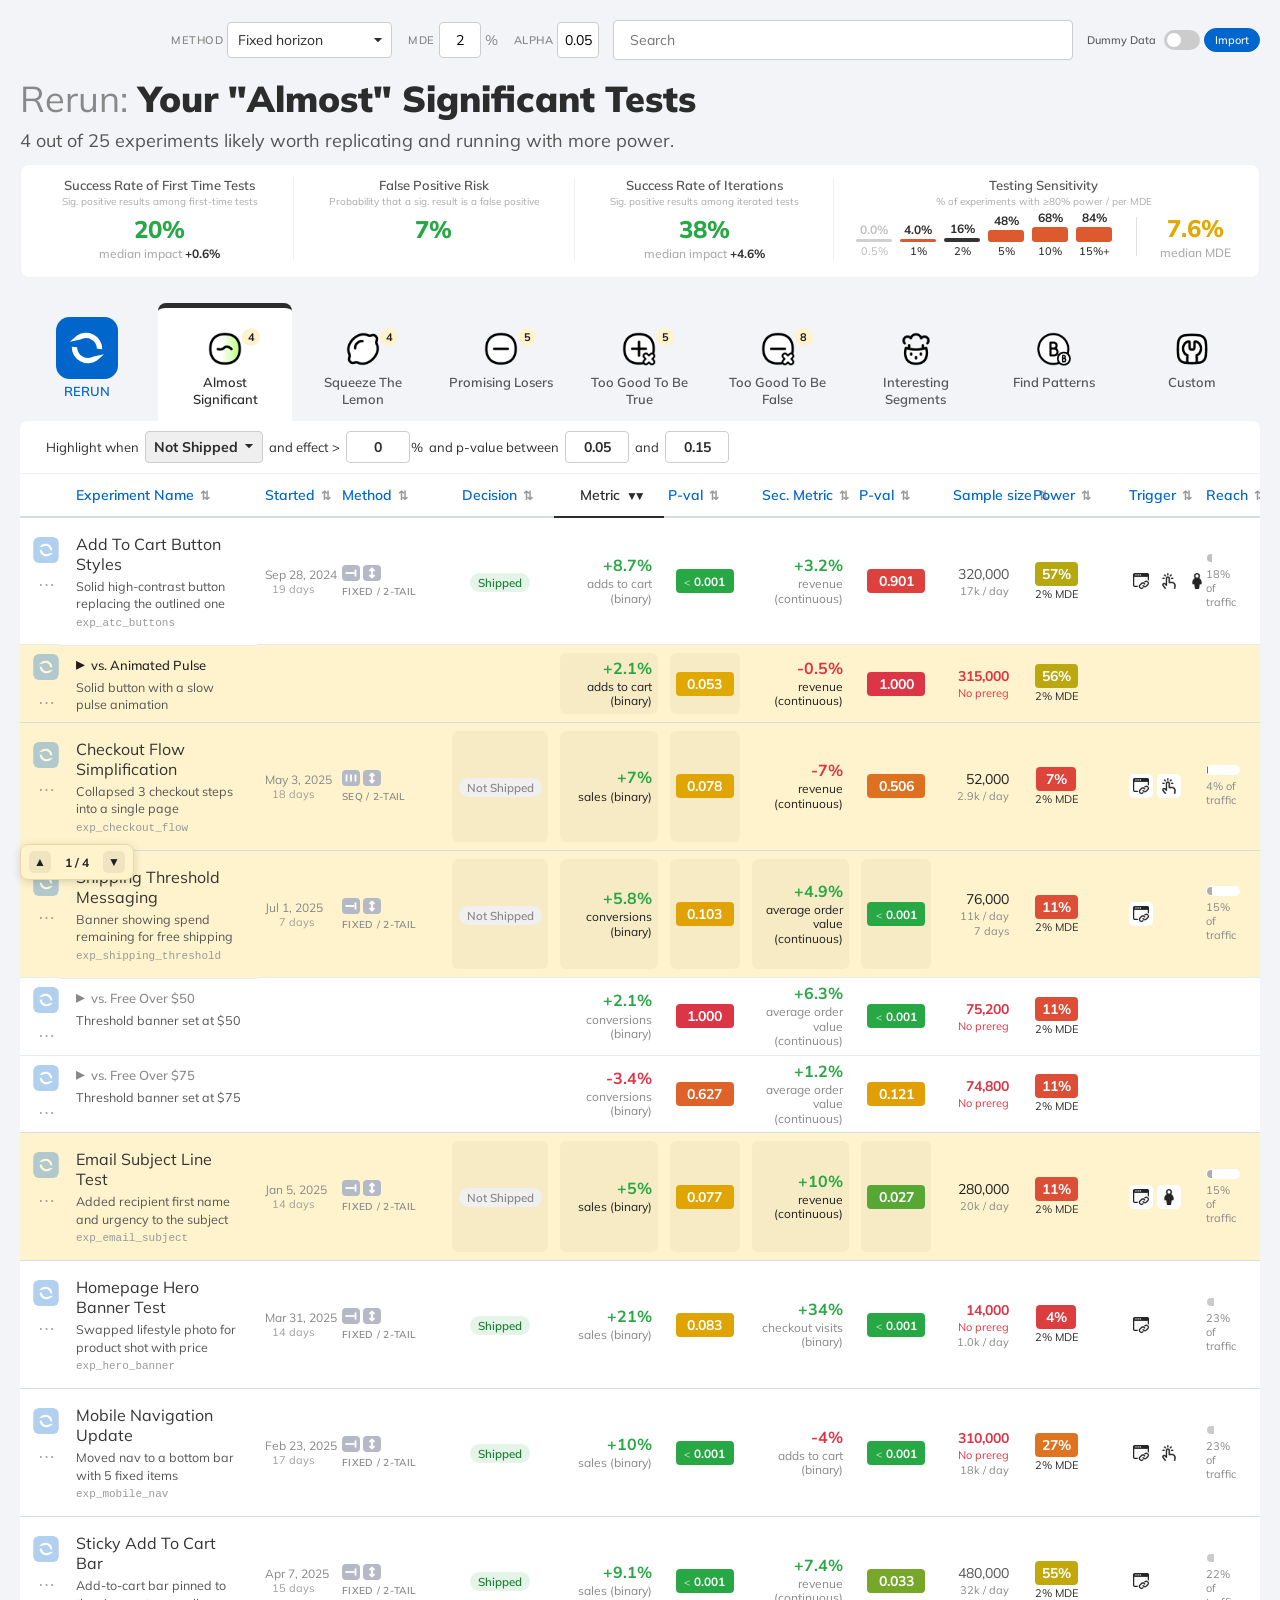
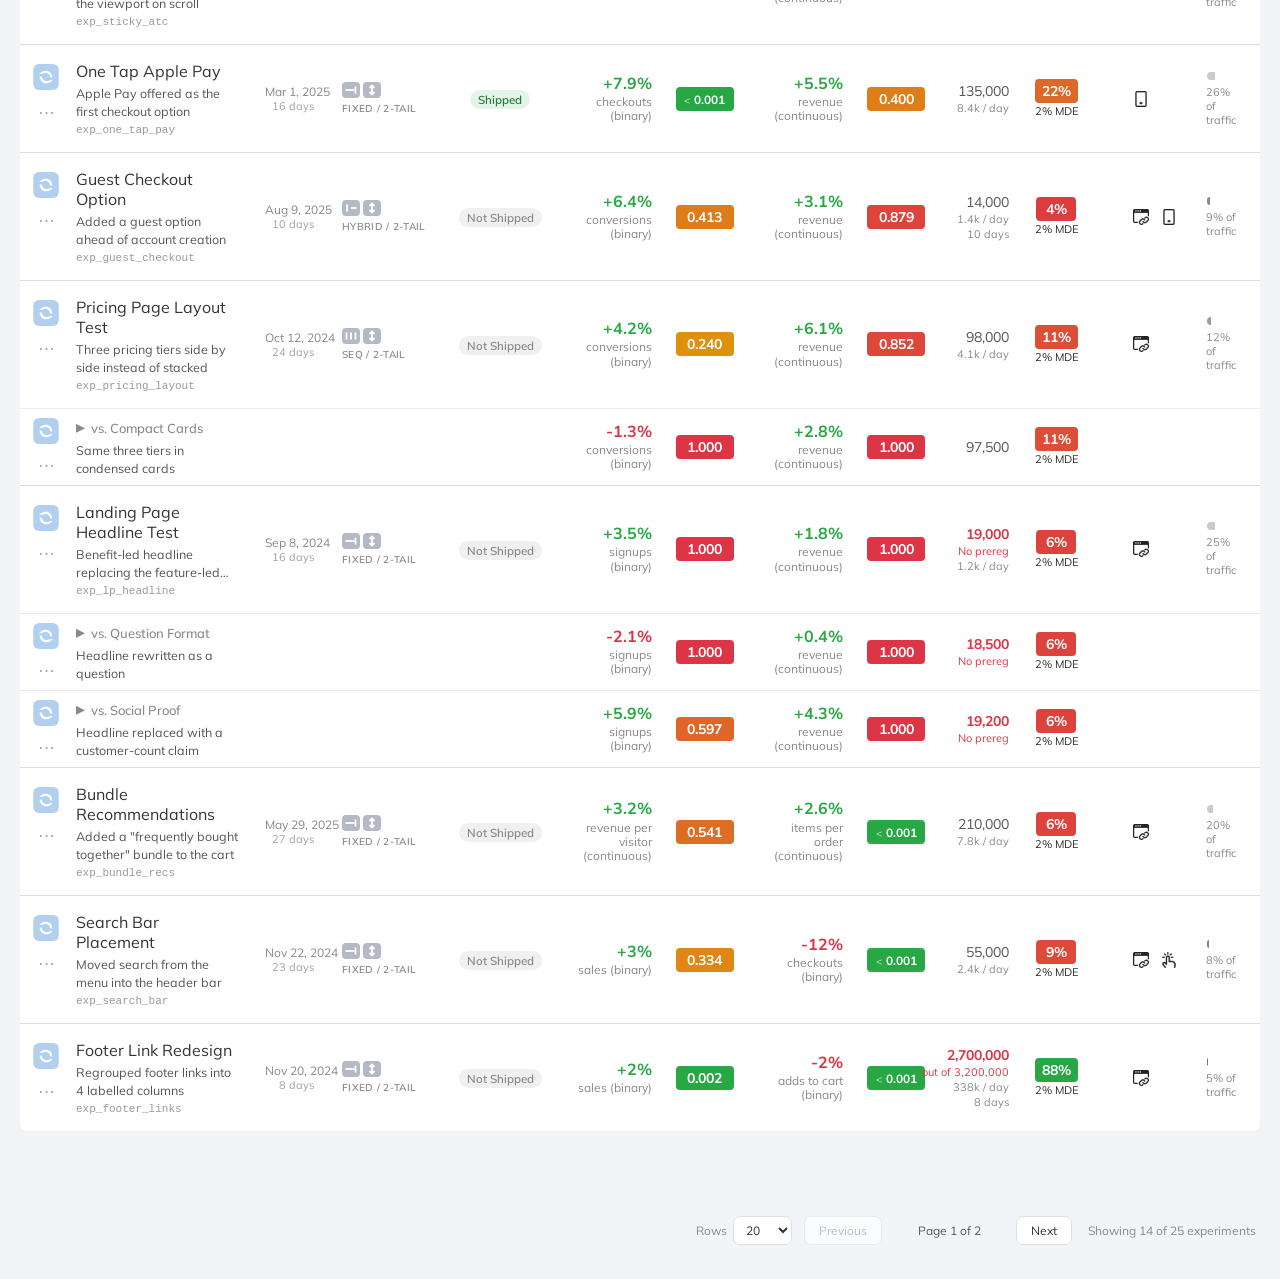
==== commit 5706e203: "Line Break Styling Day count needed a line break in some cases." ====
--- a/index.html
+++ b/index.html
@@ -930,9 +930,9 @@
                 + (days ? `<span class="run-days">${days} day${days === 1 ? '' : 's'}</span>` : '');
         }
 
-        // Sample size, then up to two small lines under it: the prereg alert
-        // (when there is one) and the average daily rate (when the dates
-        // allow), with the run length added when it was short.
+        // Sample size, then small lines under it: the prereg alert (when
+        // there is one), the average daily rate (when the dates allow), and
+        // the run length when it was short.
         function renderSampleCell(d) {
             const prereg = preregAlert(d);
             const perDay = samplePerDay(d);
@@ -945,8 +945,10 @@
                        <span class="sample-size-stat-label">${prereg.label}</span>`
                     : `<span class="sample-size">${count}</span>`}
                 ${perDay != null
-                    ? `<span class="sample-size-rate"><span data-tip="Averaged over ${daysRunning(d)} days, ${formatLaunchDate(d.startDate)} to ${formatLaunchDate(d.date)}.">${formatSamplePerDay(perDay)}</span>${run
-                        ? ` · <span class="${run.cls}" data-tip="${escapeAttr(run.tip)}">${run.label}</span>` : ''}</span>`
+                    ? `<span class="sample-size-rate" data-tip="Averaged over ${daysRunning(d)} days, ${formatLaunchDate(d.startDate)} to ${formatLaunchDate(d.date)}.">${formatSamplePerDay(perDay)}</span>`
+                    : ''}
+                ${run
+                    ? `<span class="sample-size-rate ${run.cls}" data-tip="${escapeAttr(run.tip)}">${run.label}</span>`
                     : ''}
             </div>`;
         }
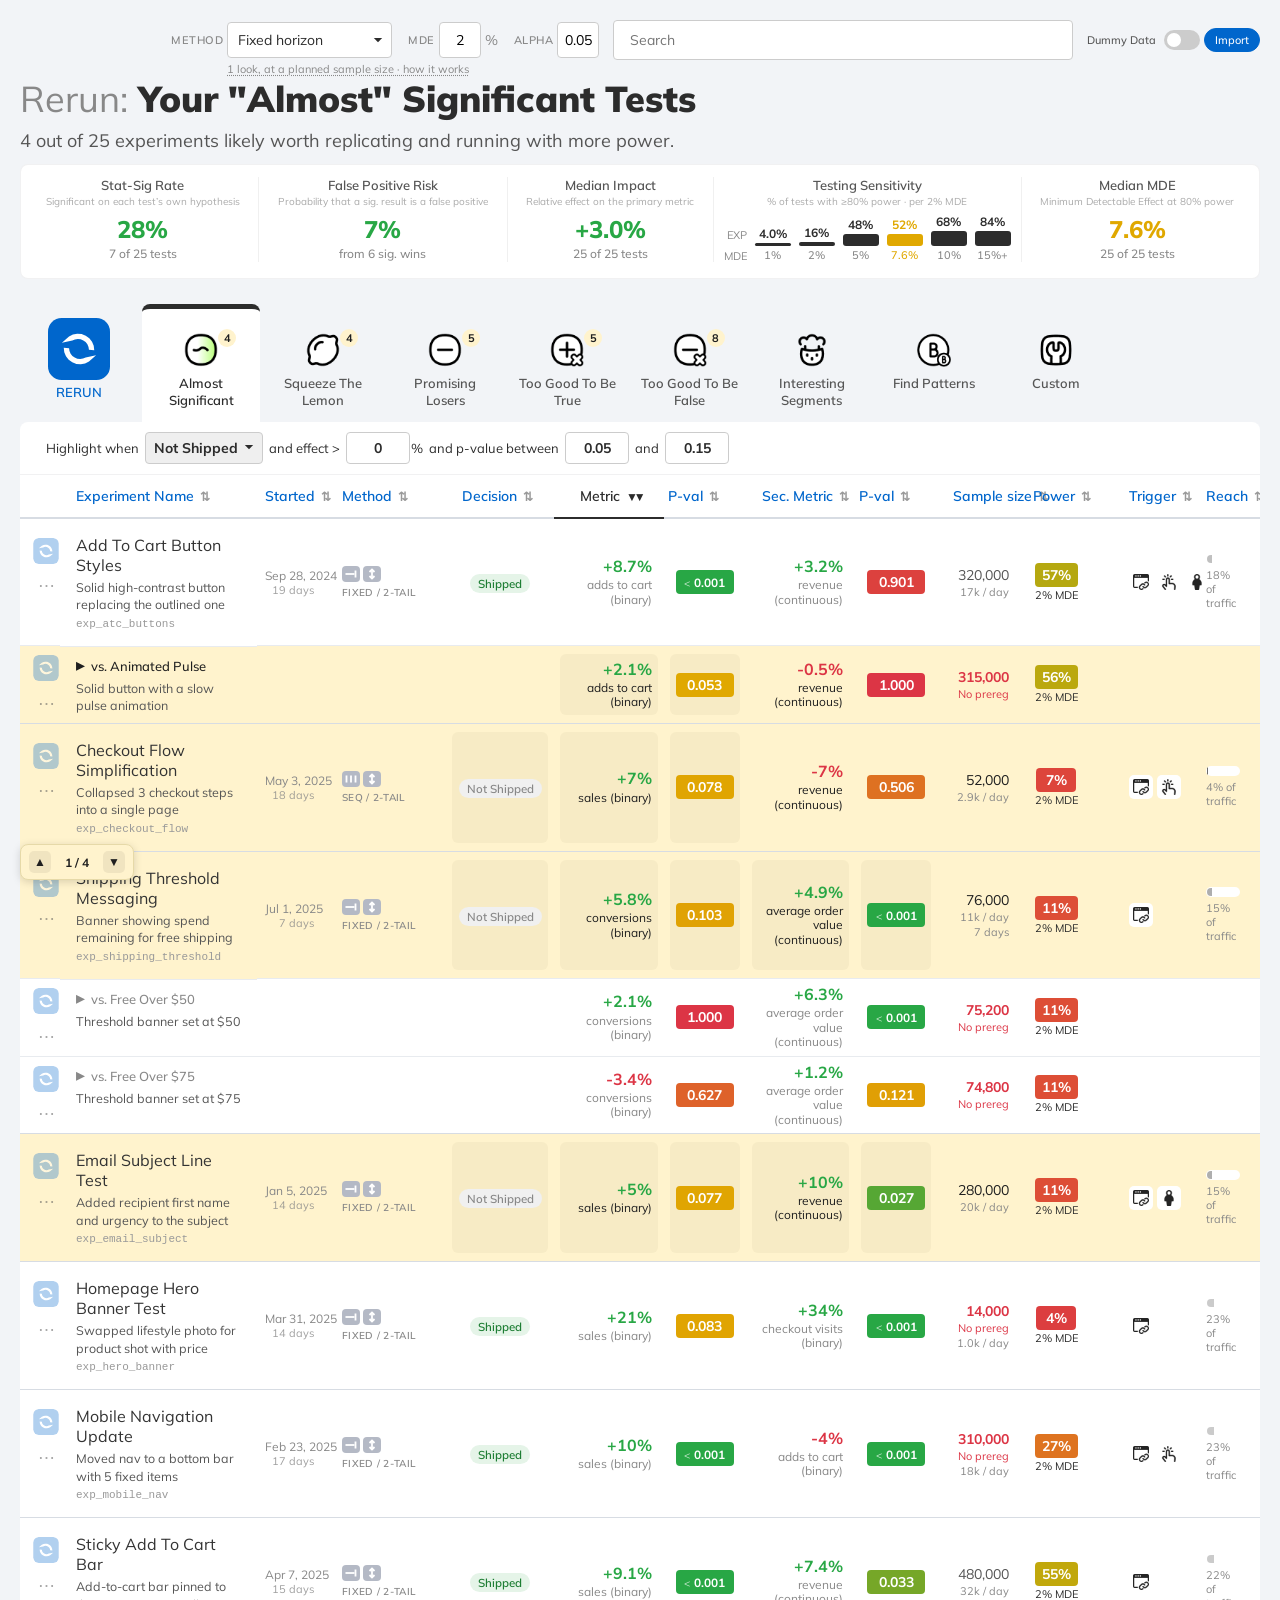
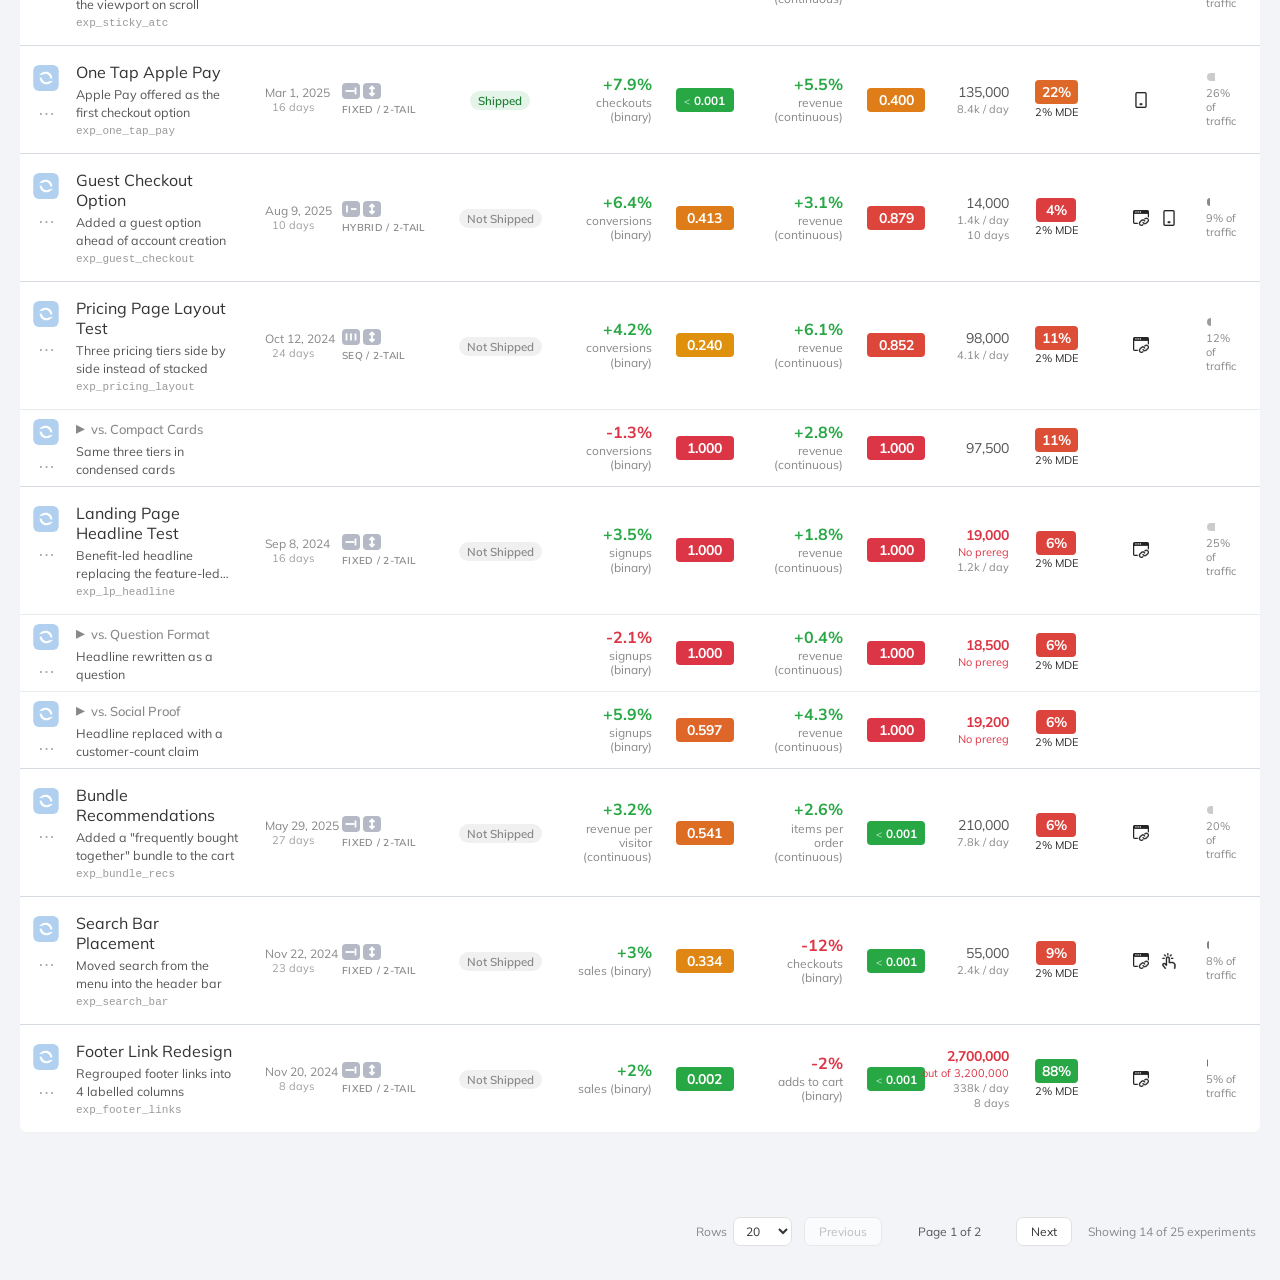
==== commit 39583f02: "Group sequential method, Export tab, and a reworked summary bar Method - New "Group sequential" opti" ====
--- a/index.html
+++ b/index.html
@@ -7,6 +7,8 @@
     <link rel="icon" type="image/svg+xml" href="favicon.svg">
     <link rel="stylesheet" href="styles.css?v=20260902">
     <script src="stats-utils.js"></script>
+    <script src="sequential-design.js"></script>
+    <script src="always-valid-design.js"></script>
     <script src="mappers/mapper-utils.js"></script>
     <script src="mappers/resumable-results.js"></script>
     <script src="mappers/growthbook-mapper.js"></script>
@@ -28,10 +30,11 @@
                 <div class="mde-input-group">
                     <label for="powerMethodSelect" class="mde-label">Method</label>
                     <span class="method-select-wrap">
-                        <select id="powerMethodSelect" class="power-method-select" data-tip="As reported: the p-values your platform reported (estimated where a test has none), with power following each test's own method. Fixed horizon and Sequential (mSPRT) recalculate every test as if it had been run that way.">
+                        <select id="powerMethodSelect" class="power-method-select" data-tip="As reported: the p-values your platform reported (estimated where a test has none), with power following each test's own method. Fixed horizon, Sequential (mSPRT) and Group sequential recalculate every test as if it had been run that way.">
                             <option value="reported" selected>As reported</option>
                             <option value="fixed">Fixed horizon</option>
                             <option value="sequential">Sequential (mSPRT)</option>
+                            <option value="group">Group sequential</option>
                         </select>
                         <span class="method-note" id="methodNote"></span>
                     </span>
@@ -185,13 +188,13 @@
         </div>
 
         <div id="summaryBar" class="summary-bar">
-            <div class="summary-panel summary-panel-success">
+            <div class="summary-panel summary-panel-success" id="successRatePanel">
                 <div class="summary-panel-header">
-                    <span class="summary-panel-title">Success Rate of <wbr>First Time Tests</span>
-                    <span class="summary-panel-subtitle">Sig. positive results among first-time tests</span>
+                    <span class="summary-panel-title">Stat-Sig Rate</span>
+                    <span class="summary-panel-subtitle">Significant on each test’s own hypothesis</span>
                 </div>
                 <div class="summary-metric-value" id="successRateValue"></div>
-                <div class="summary-metric-median">median impact <span id="medianEffectValue"></span></div>
+                <div class="summary-metric-median"><span id="successCountValue"></span></div>
             </div>
             <div class="summary-divider"></div>
             <div class="summary-panel summary-panel-fpr" id="fprPanel">
@@ -200,29 +203,37 @@
                     <span class="summary-panel-subtitle">Probability that a sig. result is a false positive</span>
                 </div>
                 <div class="summary-metric-value" id="fprValue"></div>
+                <div class="summary-metric-median"><span id="fprCountValue"></span></div>
             </div>
             <div class="summary-divider"></div>
-            <div class="summary-panel summary-panel-success">
+            <div class="summary-panel summary-panel-stat">
                 <div class="summary-panel-header">
-                    <span class="summary-panel-title">Success Rate of <wbr>Iterations</span>
-                    <span class="summary-panel-subtitle">Sig. positive results among iterated tests</span>
+                    <span class="summary-panel-title">Median Impact</span>
+                    <span class="summary-panel-subtitle">Relative effect on the primary metric</span>
                 </div>
-                <div class="summary-metric-value" id="successRateIterValue"></div>
-                <div class="summary-metric-median">median impact <span id="medianEffectIterValue"></span></div>
+                <div class="summary-metric-value" id="medianEffectValue"></div>
+                <div class="summary-metric-median"><span id="medianEffectCountValue"></span></div>
             </div>
             <div class="summary-divider"></div>
             <div class="summary-panel summary-panel-sensitivity">
                 <div class="summary-panel-header">
                     <span class="summary-panel-title">Testing Sensitivity</span>
-                    <span class="summary-panel-subtitle">% of experiments with &ge;80% power / per MDE</span>
                 </div>
                 <div class="summary-sensitivity-row">
-                    <div class="summary-sensitivity-thresholds" id="sensitivityThresholds"></div>
-                    <div class="summary-sensitivity-median">
-                        <div class="summary-metric-value" id="medianMdeAt80Value"></div>
-                        <div class="summary-metric-median">median MDE</div>
+                    <div class="summary-sensitivity-bars">
+                        <span class="summary-panel-subtitle" id="sensitivitySubtitle">% of tests with &ge;80% power / per MDE</span>
+                        <div class="summary-sensitivity-thresholds" id="sensitivityThresholds"></div>
                     </div>
                 </div>
+            </div>
+            <div class="summary-divider"></div>
+            <div class="summary-panel summary-panel-stat">
+                <div class="summary-panel-header">
+                    <span class="summary-panel-title">Median MDE</span>
+                    <span class="summary-panel-subtitle">Minimum Detectable Effect at 80% power</span>
+                </div>
+                <div class="summary-metric-value" id="medianMdeAt80Value"></div>
+                <div class="summary-metric-median"><span id="medianMdeCountValue"></span></div>
             </div>
         </div>
 
@@ -233,6 +244,21 @@
                     <span id="rerunTabCount" class="rerun-count-badge" style="display: none;">0</span>
                 </span>
                 <span class="tab-label">Rerun</span>
+            </button>
+            <!-- A readable version of the list for sharing. Shown only while there is something on it (see updateExportTab). -->
+            <button class="tab" data-tab="rerun-export" style="display: none;">
+                <span class="tab-icon-wrap">
+                    <img src="images/iconRerunExport.svg" data-default="images/iconRerunExport.svg" data-selected="images/iconRerunExport_Sel.svg" alt="Export" class="tab-icon">
+                </span>
+                <span class="tab-label">Export</span>
+            </button>
+            <!-- Shown only while some loaded test is decided "Don't rerun" (see updateDeclinedTab). -->
+            <button class="tab" data-tab="declined" style="display: none;">
+                <span class="tab-icon-wrap">
+                    <img src="images/iconRerunDeclined.svg" data-default="images/iconRerunDeclined.svg" data-selected="images/iconRerunDeclined_Sel.svg" alt="Don't Rerun" class="tab-icon">
+                    <span id="declinedTabCount" class="tab-count-badge declined-count-badge">0</span>
+                </span>
+                <span class="tab-label">Don't Rerun</span>
             </button>
             <button class="tab active" data-tab="almost-significant">
                 <span class="tab-icon-wrap">
@@ -311,7 +337,7 @@
             <!-- Rerun tab: save the list to a JSON file, or load one saved earlier. -->
             <div id="rerunActionsPanel" class="tab-params-panel">
                 <span class="tab-param-text">Rerun list file:</span>
-                <button type="button" id="rerunExportBtn" class="import-status-refresh" data-tip="Download this list (types, notes, tags) as JSON. It links to experiments by id, so import it alongside the same data.">Export JSON</button>
+                <button type="button" id="rerunExportBtn" class="import-status-refresh" data-tip="Download this list (types, notes, tags) and the Don’t rerun decisions as JSON. It links to experiments by id, so import it alongside the same data.">Export JSON</button>
                 <span class="tab-param-text">·</span>
                 <button type="button" id="rerunImportBtn" class="import-status-refresh" data-tip="Add the entries from a rerun list file to this list. Entries for experiments not loaded right now are kept, and show once that data is loaded.">Import JSON</button>
                 <input type="file" id="rerunImportInput" accept=".json,application/json" hidden>
@@ -319,6 +345,14 @@
                 <button type="button" id="rerunClearBtn" class="import-status-refresh rerun-clear-btn" data-tip="Remove every rerun shown here, with its notes, tags and type. Reruns saved for other data are kept.">Clear list</button>
                 <span id="rerunHiddenNote" class="rerun-hidden-note"></span>
             </div>
+
+            <!-- Export tab: ways to share the list. -->
+            <div id="rerunSharePanel" class="tab-params-panel">
+                <button type="button" id="shareCopyBtn" class="share-btn share-btn-primary" data-tip="Copy the list with formatting and links, to paste into a doc, email or chat.">Copy</button>
+                <button type="button" id="shareMarkdownBtn" class="share-btn" data-tip="Copy the list as Markdown, for GitHub, Notion or a ticket.">Copy Markdown</button>
+                <button type="button" id="shareHtmlBtn" class="share-btn" data-tip="One file that looks like this page, icons included. Opens in any browser, so it can be attached or sent as is.">Download HTML</button>
+                <button type="button" id="sharePrintBtn" class="share-btn" data-tip="Print just this list, or choose “Save as PDF” in the print dialog.">Print / PDF</button>
+            </div>
         </div>
 
         <div id="highlightNav" class="highlight-nav" data-tip="Jump between highlighted rows (↑ / ↓)">
@@ -326,6 +360,9 @@
             <span id="highlightCount" class="highlight-nav-count">0 / 0</span>
             <button id="highlightNext" class="highlight-nav-btn" aria-label="Next highlight">&#9660;</button>
         </div>
+
+        <!-- Export tab: filled by renderRerunExport(), in place of the table. -->
+        <div id="rerunExportView" class="rerun-export"></div>
 
         <div class="table-container">
             <table>
@@ -412,9 +449,16 @@
         }
 
         // 'reported' (the platform's own p-values), or 'fixed' / 'sequential'
-        // (every test recalculated as if run that way).
+        // (mSPRT) / 'group' (group sequential): every test recalculated as if
+        // run that way.
+        const POWER_METHODS = ['reported', 'fixed', 'sequential', 'group'];
         function getPowerMethod() {
             return document.getElementById('powerMethodSelect')?.value || 'reported';
+        }
+
+        // Both sequential lenses cut p-values at their own SEQUENTIAL_ALPHA.
+        function isSequentialLens(method = getPowerMethod()) {
+            return method === 'sequential' || method === 'group';
         }
 
         function isPValue(value) {
@@ -431,7 +475,7 @@
 
         // Significance threshold for the P-val columns (fixed horizon only)
         // and the False Positive Risk calculation -- see pvalueCell and
-        // updateSummaryBar. Sequential mode keeps its own fixed
+        // updateSummaryBar. The sequential modes keep their own fixed
         // SEQUENTIAL_ALPHA, out of scope for this control.
         function getSelectedAlpha() {
             const value = parseFloat(document.getElementById('alphaInput')?.value);
@@ -464,12 +508,12 @@
 
         // Fixed-horizon: classic power at the pre-set sample size, plain
         // p-values. Sequential (mSPRT): the always-valid p-value (safe to
-        // check at any time) in place of the plain p-value, and power
-        // approximated via the ~1.3x sample-size inflation the method costs
-        // relative to fixed-horizon for the same power (see
-        // SEQUENTIAL_SAMPLE_SIZE_INFLATION in stats-utils.js) -- there is no
-        // exact closed form for sequential power the way there is for a
-        // one-shot z-test.
+        // check at any time) in place of the plain p-value, and the exact
+        // power of a test checked once a day over the test's run
+        // (SEQUENTIAL_DEFAULT_PEEKS checks when the dates are missing). Group
+        // sequential: the repeated p-value at the last of 5 looks, and the
+        // 5-look design's power. See recalculateSequentialPower and
+        // groupSequentialPValue in stats-utils.js.
         //
         // As reported: the platform's own p-values where the test has them
         // (estimated, and flagged as such, where it doesn't), and power
@@ -498,8 +542,14 @@
             // Only a platform that actually ran a sequential test reports an
             // always-valid p; an assumed-sequential one reported a plain p.
             const knownSequential = recordedMethod === 'sequential';
-            const sequential = method === 'sequential'
-                || (method === 'reported' && testMethod === 'sequential');
+            // The sequential lens: 'group' only when chosen; 'msprt' when
+            // chosen, or as reported for a sequential (or unrecorded) test.
+            const sequential = method === 'group' ? 'group'
+                : method === 'sequential' || (method === 'reported' && testMethod === 'sequential') ? 'msprt'
+                : null;
+            // mSPRT power: one check a day over the test's own run (a
+            // comparison row runs as long as its parent).
+            const runDays = daysRunning(item) ?? (parent ? daysRunning(parent) : null);
             const hypothesis = item.hypothesis || parent?.hypothesis || 'two-sided';
             const ownMargin = item.niMargin ?? parent?.niMargin;
             const niMargin = ownMargin > 0 ? ownMargin : mde;
@@ -508,7 +558,8 @@
             const primaryCV = item.primaryCV ?? parent?.primaryCV ?? null;
             const secondaryCV = item.secondaryCV ?? parent?.secondaryCV ?? null;
             const power = sequential
-                ? recalculatePower(item.sampleSize / SEQUENTIAL_SAMPLE_SIZE_INFLATION, item.primaryMetricType, mde, baseRate, primaryCV)
+                ? recalculateSequentialPower(item.sampleSize, item.primaryMetricType, mde, baseRate, primaryCV, sequential,
+                    runDays || SEQUENTIAL_DEFAULT_PEEKS)
                 : recalculatePower(item.sampleSize, item.primaryMetricType, mde, baseRate, primaryCV);
 
             // Bonferroni for tests with several variants: each comparison
@@ -534,7 +585,9 @@
                         uncorrected: reportedCorrection > 1 ? reportedUncorrected : null, byPlatform: true };
                 }
                 const raw = twoSided
-                    ? (sequential ? recalculateSequentialPValue : recalculatePValue)(item.sampleSize, metricType, effect, rate, cv)
+                    ? (sequential
+                        ? recalculateSequentialPValue(item.sampleSize, metricType, effect, rate, cv, sequential)
+                        : recalculatePValue(item.sampleSize, metricType, effect, rate, cv))
                     : hypothesisPValue(recalculatePValue(item.sampleSize, metricType, effect, rate, cv), effect, hyp, niMargin, sequential);
                 const value = raw == null || arms < 2 ? raw : Math.min(1, raw * arms);
                 return { value, estimated: method === 'reported', correction: arms > 1 && raw != null ? arms : null,
@@ -553,7 +606,9 @@
                 hypothesis,
                 niMarginUsed: hypothesis === 'non-inferiority' ? niMargin : null,
                 power,
-                powerApprox: sequential,
+                // 'msprt' | 'group' | null: how power and p were read
+                sequentialLens: sequential,
+                powerPeeks: sequential === 'msprt' ? (runDays || null) : null,
                 pvalue: primary.value,
                 pvalueEstimated: primary.estimated && primary.value != null,
                 pvalueCorrectionInfo: primary.correction ? primary : null,
@@ -831,9 +886,9 @@
         // Maps a p-value onto the same 0-100 red-orange-green scale as the
         // power badge, so both columns read consistently: p == alpha lands at
         // the 50% (orange) boundary rather than an arbitrary point. Fixed
-        // horizon cuts at the header's Alpha input; Sequential keeps its own
-        // fixed SEQUENTIAL_ALPHA (p <= alpha is the mSPRT's stopping rule, valid
-        // whenever you check -- see stats-utils.js).
+        // horizon cuts at the header's Alpha input; the sequential modes keep
+        // their own fixed SEQUENTIAL_ALPHA (p <= alpha is the stopping rule the
+        // design was built for -- see stats-utils.js).
         const SEQUENTIAL_ALPHA = 0.05;
         function pvalueStrength(pvalue, alpha) {
             if (pvalue <= alpha) {
@@ -871,7 +926,7 @@
         // `missingReason`: why the platform gave no p-value, shown with an estimate.
         function pvalueCell(colClass, pvalue, estimated, d = null, correction = null, missingReason = null) {
             if (pvalue == null) return `<td class="${colClass} pvalue"></td>`;
-            const alpha = getPowerMethod() === 'sequential' ? SEQUENTIAL_ALPHA : getSelectedAlpha();
+            const alpha = isSequentialLens() ? SEQUENTIAL_ALPHA : getSelectedAlpha();
             const color = sensitivityColor(pvalueStrength(pvalue, alpha));
             const hypothesis = d?.hypothesis && d.hypothesis !== 'two-sided' ? d.hypothesis : null;
             const marginSource = d?.niMargin > 0 ? 'the test’s own margin' : 'the MDE input';
@@ -977,9 +1032,9 @@
                 <td class="col-power">
                     <div class="power-group">
                         <div class="power-col">
-                            <span class="power-value power-badge" style="background-color: ${d.power != null ? sensitivityColor(d.power) : '#999'}"${d.powerApprox
-                                ? ` data-tip="Approximate: sequential (mSPRT) power, estimated as fixed-horizon power at this sample size ÷ ${SEQUENTIAL_SAMPLE_SIZE_INFLATION} -- the extra sample an always-valid test needs for the same power."`
-                                : ''}>${d.powerApprox && d.power != null ? '<span class="power-approx">≈</span>' : ''}${displayValue(d.power, '%')}</span>
+                            <span class="power-value power-badge" style="background-color: ${d.power != null ? sensitivityColor(d.power) : '#999'}"${d.sequentialLens && d.power != null
+                                ? ` data-tip="${escapeAttr(sequentialPowerTip(d))}"`
+                                : ''}>${displayValue(d.power, '%')}</span>
                             <span class="power-stat-label">${getSelectedMde()}% MDE</span>
                         </div>
                     </div>
@@ -1162,10 +1217,39 @@
         const SEQUENTIAL_NOTES = [
             'Sequential (mSPRT) recalculates every test as if it had been run as an always-valid sequential test, so checking results early (peeking) is paid for.',
             `Setting: mixing ratio r = ${SEQUENTIAL_MSPRT_R.toFixed(1)}, tuned to an effect the test is 80%-powered for: (1.96 + 0.84)². p < 0.05 then needs z ≈ 3.03 (fixed horizon: 1.96). Any r from about 5 to 10 gives z ≈ 3.0–3.1.`,
-            'Checked against Amplitude’s own mSPRT on 34 test arms: the same significant / not-significant call on 32 (the earlier r = 1, needing z ≈ 3.66, matched 28). The best fit there was r ≈ 6.5, practically the same threshold; r comes from the power rule, not that fit.',
+            'Method: the always-valid mSPRT of Johari, Pekelis & Walsh (after Robbins 1970), with a fixed mixing ratio so the cut-off doesn’t depend on sample size.',
             'Tests with several variants: each p-value × the number of comparisons with control (Bonferroni), as platforms do.',
-            'Judged on the final numbers only. Platforms report the lowest p reached during a test and may reduce variance with CUPED, so their own (As reported) p-values can be lower. Power is approximate: fixed-horizon power at the sample size ÷ 1.3.'
+            'Judged on the final numbers only. Platforms report the lowest p reached during a test and may reduce variance with CUPED, so their own (As reported) p-values can be lower.',
+            `Power: calculated exactly for a test checked once a day over its run (${SEQUENTIAL_DEFAULT_PEEKS} checks when the dates are missing). Being valid at every check costs about 1.6–1.8× the fixed-horizon sample for the same power.`
         ].join('\n\n');
+
+        // Same, for Group sequential. Keep in step with groupSequentialPValue
+        // in stats-utils.js and sequential-design.js.
+        const GROUP_FINAL_Z = SequentialDesign.bounds(SEQUENTIAL_POWER_ALPHA).efficacy[SequentialDesign.LOOKS - 1];
+        // Fixed horizon's assumption, shown as the tooltip on its note.
+        const FIXED_NOTES = [
+            'Fixed horizon reads each test once, at its final sample size, as if that size was set before launch and nobody stopped early on the results.',
+            'If people did peek and stop when it looked good, the real false positive rate is higher than alpha. Sequential (mSPRT) and Group sequential price that in.',
+            'The Sample size column flags fixed-horizon tests with no planned size ("No prereg"), or that stopped short of it.'
+        ].join('\n\n');
+
+        const GROUP_NOTES = [
+            `Group sequential recalculates every test as if it had been run with ${SequentialDesign.LOOKS} planned, evenly spaced looks, stopping early on a clear win or loss, or for futility.`,
+            `Boundaries: Lan-DeMets alpha spending with the Kim-DeMets (α/2)·t³ function on each side; futility by beta spending (Pampallona et al.), non-binding, so it never adds false wins. p < 0.05 at the last look needs z ≈ ${GROUP_FINAL_Z.toFixed(2)} (fixed horizon: 1.96).`,
+            'P-value: the repeated p-value at the last look (Jennison & Turnbull), the smallest α whose design would reject with the final z. Judged on the final numbers only, read as the last look.',
+            'Tests with several variants: each p-value × the number of comparisons with control (Bonferroni), as platforms do.',
+            `Power: calculated exactly for the ${SequentialDesign.LOOKS}-look design at the test's sample size. It costs about 1.1× the fixed-horizon sample for the same power.`
+        ].join('\n\n');
+
+        // Power badge tooltip for a test read sequentially.
+        function sequentialPowerTip(d) {
+            if (d.sequentialLens === 'group') {
+                return `Group sequential power: ${SequentialDesign.LOOKS} evenly spaced looks over this sample, at the MDE.`;
+            }
+            return d.powerPeeks
+                ? `Sequential (mSPRT) power: checked once a day over ${d.powerPeeks} day${d.powerPeeks === 1 ? '' : 's'}, at the MDE.`
+                : `Sequential (mSPRT) power: checked ${SEQUENTIAL_DEFAULT_PEEKS} times (no run dates to count days), at the MDE.`;
+        }
 
         function updateMethodNote() {
             const note = document.getElementById('methodNote');
@@ -1174,6 +1258,16 @@
             if (getPowerMethod() === 'sequential') {
                 note.textContent = `mSPRT, r = ${SEQUENTIAL_MSPRT_R.toFixed(1)} · how it works`;
                 note.dataset.tip = SEQUENTIAL_NOTES;
+                return;
+            }
+            if (getPowerMethod() === 'group') {
+                note.textContent = `${SequentialDesign.LOOKS} looks, t³ spending · how it works`;
+                note.dataset.tip = GROUP_NOTES;
+                return;
+            }
+            if (getPowerMethod() === 'fixed') {
+                note.textContent = '1 look, at a planned sample size · how it works';
+                note.dataset.tip = FIXED_NOTES;
                 return;
             }
             if (getPowerMethod() !== 'reported') { note.textContent = ''; return; }
@@ -1204,6 +1298,8 @@
             view.rows = buildViewRows(calculatedExperimentsData);
             view.page = 0;
             syncRerunEntriesToDataset();
+            updateDeclinedTab();
+            updateExportTab();
             const activeTab = document.querySelector('.tab.active');
             if (activeTab) {
                 updateHighlighting(activeTab.dataset.tab, { keepSort: keepPage });
@@ -1301,9 +1397,20 @@
         }
 
         const TAB_CONFIG = {
+            // Not a rule: lists the tests decided "Don't rerun" (filterViewRows,
+            // updateTitle), so nothing on it is highlighted.
+            declined: {
+                title: 'Decided Not To Rerun',
+                subtitle: 'Tests decided not to rerun, with the reasons noted.',
+                matches: () => false
+            },
             rerun: {
                 title: 'Your Rerun List',
                 subtitle: 'Plan a rerun from any tab: open a test’s rerun panel and press Rerun.'
+            },
+            'rerun-export': {
+                title: 'Export',
+                subtitle: 'Your rerun list, ready to share.'
             },
             'almost-significant': {
                 title: 'Your "Almost" Significant Tests',
@@ -1510,11 +1617,37 @@
         // Each is { id, key, name, ...details } with tags as an array.
         let hiddenReruns = [];
 
+        // Tests decided "Don't rerun", by selection key: { name, note, origin,
+        // at }. A decision about the test, so it applies on every scenario tab.
+        // `name` is the experiment's name when decided: a decision only applies
+        // while the loaded test still has that name, so switching datasets
+        // (where ids can repeat) never carries one to another test, and
+        // nothing is deleted by a data change -- only Undo removes it.
+        const declinedReruns = new Map();
+
+        function nameForSelectionKey(key) {
+            return experimentForSelectionKey(String(key).split('::')[0])?.name || '';
+        }
+
+        // A test with entries on the rerun list counts as planned, never also
+        // declined (an older save may hold both; the entries win).
+        function isDeclined(key) {
+            const record = declinedReruns.get(key);
+            return !!record && (!record.name || record.name === nameForSelectionKey(key))
+                && rerunInstanceCount(key) === 0;
+        }
+
         // Rows whose rerun panel is open but not yet added to the list, by
         // selection key. Opening the panel commits nothing: only its Rerun button
         // creates an instance. Session-only; a draft's contents survive closing
         // and reopening the panel, but not a reload.
         const openRerunDrafts = new Set();
+
+        // Rows whose panel is open on an entry already on the list (after its
+        // Rerun was clicked, or when reopening a planned test), by selection key
+        // -> instance id. The panel then edits that entry and shows the "rerun"
+        // decision as made. Session-only, like open drafts.
+        const openEntryPanels = new Map();
 
         // Rows checked for "Rerun as Compound", by selection key. Independent of
         // whether a row's draft panel is open -- checking a row is a separate
@@ -1652,10 +1785,12 @@
         // How the rerun should be structured. `variants` draws the little A/B/C
         // diagram: `muted` is a low-powered arm, `strong` an emphasised one, and
         // `split` marks where one test ends and the follow-up begins.
+        // `statement` is the label as a full phrase, for the Export tab.
         const RERUN_TYPES = [
             {
                 id: 'same-as-original',
                 label: 'Same as original',
+                statement: 'Rerun same as original',
                 description: 'Rerun the experiment as it was.',
                 // No diagram: the structure is unchanged, so there is nothing to
                 // show. The circles are there to describe a *new* shape.
@@ -1665,6 +1800,7 @@
             {
                 id: 'meta-analyze',
                 label: 'Same as original + Meta-analyze',
+                statement: 'Rerun same as original + meta-analyze',
                 description: 'Combine with the original run for more power.',
                 variants: [
                     { text: 'A' }, { text: 'B' },
@@ -1675,6 +1811,7 @@
             {
                 id: 'single-variable',
                 label: 'Single-Variable',
+                statement: 'Rerun as a single-variable test',
                 description: 'Single change A/B test.',
                 variants: [{ text: 'A' }, { text: 'B' }],
                 icon: 'A/B'
@@ -1682,6 +1819,7 @@
             {
                 id: 'exploratory',
                 label: 'Exploratory',
+                statement: 'Rerun as an exploratory test',
                 description: 'Several variations tested at once.',
                 variants: [{ text: 'A' }, { text: 'B' }, { text: 'C' }, { text: 'D' }],
                 icon: 'ABC'
@@ -1689,6 +1827,7 @@
             {
                 id: 'exploratory-confirmatory',
                 label: 'Exploratory + Confirmatory',
+                statement: 'Rerun as exploratory + confirmatory tests',
                 description: 'Lower power first, higher power second.',
                 variants: [
                     { text: 'A' }, { text: 'b', muted: true }, { text: 'c', muted: true },
@@ -1699,6 +1838,7 @@
             {
                 id: 'leap-compound',
                 label: 'Leap Compound',
+                statement: 'Rerun as a leap compound',
                 description: 'Multiple simultaneous changes in one variant.',
                 variants: [{ text: 'A' }, { text: 'B', strong: true }],
                 icon: 'x+y+z'
@@ -1706,6 +1846,7 @@
             {
                 id: 'intensify',
                 label: 'Intensify',
+                statement: 'Rerun with the change intensified',
                 description: 'The same change, turned up.',
                 variants: [{ text: 'A' }, { text: 'B*2' }],
                 icon: 'x*2'
@@ -1713,6 +1854,7 @@
             {
                 id: 'reduce',
                 label: 'Reduce',
+                statement: 'Rerun with the change reduced',
                 description: 'The same change, turned down.',
                 variants: [{ text: 'A' }, { text: 'B/2' }],
                 icon: 'x/2'
@@ -1720,6 +1862,7 @@
             {
                 id: 'remove',
                 label: 'Remove',
+                statement: 'Rerun with the element removed',
                 description: 'Take the element away entirely.',
                 // The empty set marks the arm where the element is gone.
                 variants: [{ text: 'A' }, { text: '∅', muted: true }],
@@ -1728,6 +1871,7 @@
             {
                 id: 'invert',
                 label: 'Invert',
+                statement: 'Rerun with the change inverted',
                 description: 'Do the opposite of the original change.',
                 variants: [{ text: 'A' }, { text: '−B' }],
                 icon: '−x'
@@ -1735,6 +1879,7 @@
             {
                 id: 'intensity',
                 label: 'Elasticity',
+                statement: 'Rerun as an elasticity test',
                 description: 'One change at varying strengths.',
                 variants: [{ text: 'A' }, { text: 'B+' }, { text: 'B++' }],
                 icon: 'x++'
@@ -1742,6 +1887,7 @@
             {
                 id: 'cascade',
                 label: 'Cascade',
+                statement: 'Rerun as a cascade',
                 description: 'Each change builds on the last.',
                 variants: [{ text: 'A' }, { text: 'B' }, { text: 'B+C' }],
                 icon: 'x→x\''
@@ -1752,6 +1898,7 @@
             {
                 id: 'ship-it',
                 label: 'Ship it',
+                statement: 'Ship it without a rerun',
                 group: 'Decide',
                 description: 'No rerun: roll the winning variant out.',
                 variants: [],
@@ -1760,6 +1907,7 @@
             {
                 id: 'unship-it',
                 label: 'Unship it',
+                statement: 'Unship it without a rerun',
                 group: 'Decide',
                 description: 'No rerun: roll back to the original.',
                 variants: [],
@@ -2115,7 +2263,8 @@
                     // Sets do not survive JSON, so tags travel as an array.
                     return { id, key, name, ...record, tags: record.tags ? Array.from(record.tags) : undefined };
                 }),
-                hidden: hiddenReruns
+                hidden: hiddenReruns,
+                declined: Array.from(declinedReruns, ([key, record]) => ({ key, ...record }))
             }));
         }
 
@@ -2134,6 +2283,9 @@
                     hiddenReruns = Array.isArray(saved.hidden)
                         ? saved.hidden.filter(entry => entry && entry.key && entry.id)
                         : [];
+                    (Array.isArray(saved.declined) ? saved.declined : []).forEach(({ key, ...record }) => {
+                        if (key) declinedReruns.set(key, record);
+                    });
                     syncCompoundGroupCounter();
                     return;
                 }
@@ -2236,10 +2388,14 @@
         function rowRerunState(row) {
             const key = row.dataset.selectionKey;
             const instanceId = row.dataset.instanceId || '';
+            const entryId = instanceId ? '' : openEntryPanels.get(key);
             return {
                 instanceId,
                 listedCount: rerunInstanceCount(key),
-                drafting: !instanceId && openRerunDrafts.has(key)
+                drafting: !instanceId && openRerunDrafts.has(key),
+                // The open panel edits this entry (scenario tabs only).
+                openEntryId: entryId && rerunInstances.some(inst => inst.id === entryId) ? entryId : '',
+                declined: !instanceId && isDeclined(key)
             };
         }
 
@@ -2251,7 +2407,7 @@
             // longer paints this row; that's what the "Reruns:" icon strip
             // next to the experiment id is for instead (see
             // renderRerunReferenceStrip).
-            const active = !!state.instanceId || state.drafting;
+            const active = !!state.instanceId || state.drafting || !!state.openEntryId;
             btn.classList.toggle('selected', active);
             const icon = btn.querySelector('.rerun-row-btn-icon');
             const typeEl = btn.querySelector('.rerun-row-btn-type');
@@ -2270,11 +2426,12 @@
             // two start in agreement and the icon stays live as the dropdown
             // is edited, instead of being pinned to the old entry regardless
             // of what the open panel says.
-            const highlighted = !!state.instanceId || state.drafting;
+            const highlighted = !!state.instanceId || state.drafting || !!state.openEntryId;
             const draftKey = draftEntryKey(row.dataset.selectionKey);
-            const entryKey = state.instanceId || draftKey;
+            const entryKey = state.instanceId || state.openEntryId || draftKey;
             const chosenType = highlighted ? RERUN_TYPE_BY_ID.get(rerunTypeFor(entryKey)) : null;
-            const showType = !!chosenType;
+            // A "Don't rerun" decision keeps its own icon, panel open or not.
+            const showType = !!chosenType && !state.declined;
             btn.classList.toggle('showing-type', showType);
             // Hand-drawn SVG, not the typed glyph: a fixed-size tile never fit
             // every label (especially "x+y+z") at a legible size, so each type
@@ -2307,15 +2464,34 @@
             // listed sub-row. Mark it so its button recedes instead of looking
             // like another actionable icon next to the coloured origin ones.
             btn.classList.toggle('context-only', onRerunTab && !state.instanceId);
+            // Decided (set to rerun, or to don't rerun), panel closed: the tile
+            // shows in full blue rather than faint, so the decision reads at a
+            // glance; undecided tests keep the faint tile.
+            btn.classList.toggle('decided', !onRerunTab && !active && (state.listedCount > 0 || state.declined));
 
             icon.style.display = showType ? 'none' : '';
-            icon.src = active ? icon.dataset.selected : icon.dataset.default;
+            // Decided "Don't rerun": the tile shows a diagonal instead of
+            // arrows, black while its panel is open like any open row's button.
+            icon.src = state.declined
+                ? (active ? icon.dataset.declinedSelected : icon.dataset.declined)
+                : active ? icon.dataset.selected : icon.dataset.default;
         }
 
         function applySelectionState(row) {
             const state = rowRerunState(row);
             applyRerunButtonState(row, state);
-            row.classList.toggle('checkbox-selected', !!state.instanceId || state.drafting);
+            row.classList.toggle('checkbox-selected', !!state.instanceId || state.drafting || !!state.openEntryId);
+            // Decided "Don't rerun": muted, and skipped by the highlight jumper.
+            row.classList.toggle('row-declined', state.declined && !state.drafting);
+            // On the Don't Rerun tab, the reason shows under the name.
+            const nameBox = row.querySelector('.experiment-name-container');
+            nameBox?.querySelector('.declined-reason')?.remove();
+            const reason = state.declined && getActiveTabType() === 'declined'
+                ? declinedReruns.get(row.dataset.selectionKey)?.note : '';
+            if (nameBox && reason) {
+                nameBox.insertBefore(el('div', { class: 'declined-reason', textContent: `Reason: ${reason}` }),
+                    nameBox.children[1] || null);
+            }
             // A full re-render (new rows, not just a toggle) needs this applied
             // fresh too -- syncCompoundCheckboxes only touches rows already in
             // the DOM when a checkbox changes, not rows that didn't exist yet.
@@ -2326,7 +2502,6 @@
             row.classList.toggle('row-draftable', !state.instanceId && getActiveTabType() !== 'rerun');
             applyRerunButtonTip(row, state);
             // Entries on the Rerun tab are already where the link would go.
-            applyExperimentNameLink(row, !state.instanceId && state.listedCount > 0);
             renderRerunReferenceStrip(row, state);
         }
 
@@ -2359,19 +2534,38 @@
         // Names read as plain text by default; a row on the rerun list gets a
         // link instead, pointing at the Rerun tab entry rather than out to the
         // platform's report (that stays in the row's overflow menu).
-        function applyExperimentNameLink(row, isListed) {
-            const name = row.querySelector('.experiment-name');
-            if (!name) return;
-            name.classList.toggle('experiment-name-link', !!isListed);
-            if (isListed) {
-                name.setAttribute('role', 'link');
-                name.setAttribute('tabindex', '0');
-                name.dataset.tip = 'View in rerun list';
-            } else {
-                name.removeAttribute('role');
-                name.removeAttribute('tabindex');
-                delete name.dataset.tip;
-            }
+        // A tiny preview on the ID line when the test has screenshots: the
+        // first shot of a test variant (what changed), else the control's, with
+        // "+N" for the rest. Loaded lazily, as rows scroll into view. Clicking
+        // the row opens its panel, where the full side-by-side lives.
+        function renderRowThumb(experiment) {
+            const shots = (experiment.screenshots || []).filter(s => s?.file);
+            if (!shots.length) return '';
+            const shot = shots.find(s => s.arm && s.arm !== 'A') || shots[0];
+            const caption = [shot.armLabel, shot.viewport, shot.pageState].filter(Boolean).join(' · ');
+            const tip = `${shots.length} screenshot${shots.length === 1 ? '' : 's'}${caption ? ` (this one: ${caption})` : ''}. Open the row to compare.`;
+            return `<span class="row-thumb-wrap" data-tip="${escapeAttr(tip)}">`
+                + `<img class="row-thumb" src="${escapeAttr(shot.file)}" alt="" loading="lazy">`
+                + (shots.length > 1 ? `<span class="row-thumb-more">+${shots.length - 1}</span>` : '')
+                + `</span>`;
+        }
+
+        // The experiment's name, linked to it on its platform when there is
+        // a URL (opens in a new tab; same colour as plain names, underlined on
+        // hover), else plain text.
+        function renderExperimentName(experiment) {
+            const name = escapeHtml(experiment.name || 'Untitled');
+            if (!experiment.url) return `<span class="experiment-name">${name}</span>`;
+            return `<a class="experiment-name experiment-name-link" href="${escapeAttr(experiment.url)}" target="_blank" rel="noopener"`
+                + ` data-tip="${escapeAttr(`Open in ${platformNameFor(experiment.url)} ↗`)}">${name}</a>`;
+        }
+
+        // A platform's name from its URL, for "Open in …".
+        function platformNameFor(url) {
+            const host = String(url).toLowerCase();
+            const known = [['posthog', 'PostHog'], ['amplitude', 'Amplitude'], ['growthbook', 'GrowthBook'],
+                ['convert.com', 'Convert'], ['eppo', 'Eppo'], ['absmartly', 'ABsmartly'], ['kameleoon', 'Kameleoon']];
+            return known.find(([key]) => host.includes(key))?.[1] || 'its platform';
         }
 
         // Keeps the rerun button's tooltip/label in step with what a click does.
@@ -2379,12 +2573,22 @@
             const btn = row.querySelector('.rerun-row-btn');
             if (!btn) return;
             let text;
+            // The test type a glyph stands for, e.g. "Same as original".
+            const typeLabel = entryKey => RERUN_TYPE_BY_ID.get(rerunTypeFor(entryKey))?.label || '';
             if (state.instanceId) {
-                text = 'On rerun list';
-            } else if (state.drafting) {
+                // The button shows the entry's type glyph, so the tip names it.
+                text = typeLabel(state.instanceId) || 'On rerun list';
+            } else if (state.drafting || state.openEntryId) {
                 text = 'Close rerun panel';
+            } else if (state.declined) {
+                // Just the decision: the reason lives in the panel's Notes and on
+                // the Don't Rerun tab.
+                text = 'Not rerunning';
             } else if (state.listedCount > 0) {
-                text = `Plan another rerun (${state.listedCount} on list)`;
+                const type = typeLabel(latestRerunInstanceFor(row.dataset.selectionKey)?.id || '');
+                text = state.listedCount > 1
+                    ? `Planned for rerun (${state.listedCount} on list)`
+                    : `Planned for rerun${type ? `: ${type}` : ''}`;
             } else {
                 text = 'Plan a rerun';
             }
@@ -2396,7 +2600,7 @@
             // applyRerunButtonState), so the entry key here is the same one.
             const originEl = row.querySelector('.rerun-row-origin');
             if (originEl && originEl.style.display !== 'none') {
-                const entryKey = state.instanceId || draftEntryKey(row.dataset.selectionKey);
+                const entryKey = state.instanceId || state.openEntryId || draftEntryKey(row.dataset.selectionKey);
                 const label = TAB_SHORT_LABEL[detailFor(entryKey).origin] || '';
                 if (label) originEl.dataset.tip = `From: ${label}`;
                 originEl.alt = label;
@@ -2525,7 +2729,7 @@
 
         function renderRerunButton() {
             return `<button type="button" class="rerun-row-btn" data-tip="Add to rerun list" aria-label="Add to rerun list">
-                <img src="images/iconRerun.svg" data-default="images/iconRerun.svg" data-selected="images/iconRerun_Sel.svg" alt="" class="rerun-row-btn-icon">
+                <img src="images/iconRerun.svg" data-default="images/iconRerun.svg" data-selected="images/iconRerun_Sel.svg" data-declined="images/iconRerunDeclined.svg" data-declined-selected="images/iconRerunDeclined_Sel.svg" alt="" class="rerun-row-btn-icon">
                 <span class="rerun-row-btn-type" aria-hidden="true"></span>
             </button>`;
         }
@@ -2602,8 +2806,7 @@
             if (instanceId) row.dataset.instanceId = instanceId;
 
             // The report URL lives on the row so the overflow menu's "View Report"
-            // item can find it; the name itself is plain text unless the row is
-            // tagged for rerun (see applyExperimentNameLink).
+            // item can find it; the name links there too (renderExperimentName).
             if (experiment.url) row.dataset.reportUrl = experiment.url;
 
             row.innerHTML = `
@@ -2611,11 +2814,12 @@
                 <td class="col-name">
                     <div class="experiment-name-container">
                         <div class="experiment-name-row">
-                            <span class="experiment-name">${experiment.name || 'Untitled'}</span>
+                            ${renderExperimentName(experiment)}
                         </div>
                         ${renderChangeText(experiment)}
-                        ${experiment.id ? `<div class="experiment-meta">
-                            <span class="experiment-id">${experiment.id}</span>
+                        ${experiment.id || experiment.screenshots?.length ? `<div class="experiment-meta">
+                            ${experiment.id ? `<span class="experiment-id">${escapeHtml(experiment.id)}</span>` : ''}
+                            ${renderRowThumb(experiment)}
                         </div>` : ''}
                         <div class="rerun-reference-strip"></div>
                     </div>
@@ -2685,6 +2889,9 @@
 
             view.rows.forEach(viewRow => {
                 if (term && !viewRow.searchText.includes(term)) return;
+                // The Don't Rerun tab lists declined tests only (a declined
+                // comparison brings its parent along as context).
+                if (tabType === 'declined' && !isDeclined(viewRow.selectionKey)) return;
                 keep.add(viewRow);
                 if (viewRow.kind === 'sub') keep.add(viewRow.parent);
             });
@@ -2832,13 +3039,17 @@
 
         // The one place rows are written to the document.
         function renderView(tabType = getActiveTabType()) {
-            view.filtered = tabType === 'rerun'
+            const exporting = tabType === 'rerun-export';
+            document.body.classList.toggle('rerun-export-active', exporting);
+            view.filtered = tabType === 'rerun' || exporting
                 ? rerunViewRows()
                 : sortViewRows(filterViewRows(tabType), tabType);
             view.page = Math.min(Math.max(0, view.page), totalPages() - 1);
 
             const start = view.page * view.pageSize;
-            const pageRows = view.filtered.slice(start, start + view.pageSize);
+            // The export is one document (no pages), drawn outside the table.
+            const pageRows = exporting ? [] : view.filtered.slice(start, start + view.pageSize);
+            if (exporting) renderRerunExport();
 
             // Row-scoped UI points at elements that are about to be discarded, and
             // a notes field still holding focus would lose an uncommitted edit.
@@ -4552,6 +4763,8 @@
         function afterRerunStateChange() {
             saveRerunSelection();
             updateRerunTabCount();
+            updateDeclinedTab();
+            updateExportTab();
             if (getActiveTabType() === 'rerun') {
                 renderView('rerun');
                 updateTitle('rerun');
@@ -4565,7 +4778,9 @@
         // open one). Opening commits nothing: the panel's Rerun button is what
         // puts an entry on the list, and a row can be added any number of times.
         // On the Rerun tab an entry's button just takes you to its notes.
-        function toggleRerunDraft(row) {
+        // `newDraft`: open a fresh draft even when the test is already planned
+        // ("+ Add another"), instead of opening its latest entry.
+        function toggleRerunDraft(row, { newDraft = false } = {}) {
             if (!row) return;
             closeRowActionMenu();
             if (row.dataset.instanceId) {
@@ -4586,9 +4801,30 @@
                 return;
             }
 
+            if (openEntryPanels.has(key)) {
+                openEntryPanels.delete(key);
+                afterRerunStateChange();
+                return;
+            }
+
+            // Already planned for rerun: open its latest entry, decision shown
+            // as made, rather than a blank second draft (that's "+ Add another").
+            const latest = getActiveTabType() !== 'rerun' && !openRerunDrafts.has(key)
+                ? latestRerunInstanceFor(key) : null;
+            if (latest && !newDraft) {
+                openEntryPanels.set(key, latest.id);
+                afterRerunStateChange();
+                focusNotesFieldFor(tableBody.querySelector(
+                    `tr[data-selection-key="${CSS.escape(key)}"]:not([data-instance-id])`));
+                return;
+            }
+
             openRerunDrafts.add(key);
-            // Remember which scenario tab this came from (not 'rerun' itself).
-            const activeTab = getActiveTabType();
+            // Remember which scenario tab this came from (not 'rerun' itself;
+            // on the Don't Rerun tab, the scenario it was declined from).
+            const activeTab = getActiveTabType() === 'declined'
+                ? (declinedReruns.get(key)?.origin || 'rerun')
+                : getActiveTabType();
             const draftKey = draftEntryKey(key);
             if (activeTab !== 'rerun') {
                 const patch = { origin: activeTab };
@@ -4619,9 +4855,76 @@
         // The draft panel's Rerun button: the draft becomes a new entry on the
         // list, carrying its notes, tags and type, and the panel closes so the
         // row is ready to be drafted again.
+        // "Don't rerun": records the decision (the panel's notes as its reason).
+        // The panel stays open with the choice shown as made, like Rerun. The test stays highlighted where it matches --
+        // it still fits the rule -- but muted, skipped by the highlight
+        // jumper, and counted in the subtitle as decided.
+        function declineRerunFromDraft(key) {
+            if (!key || !openRerunDrafts.has(key)) return;
+            // Already planned for rerun: the two decisions exclude each other.
+            if (rerunInstanceCount(key) > 0) return;
+            commitOpenNotesField();
+            const draftKey = draftEntryKey(key);
+            const record = detailFor(draftKey);
+            declinedReruns.set(key, {
+                name: nameForSelectionKey(key),
+                note: String(record.notes || '').trim(),
+                origin: record.origin || getActiveTabType(),
+                at: new Date().toISOString()
+            });
+            afterDeclineChange();
+        }
+
+        // From "✓ Rerun" straight to "Don't rerun": the entry comes off the
+        // list (its type and notes back in the panel), then the test is declined.
+        function switchRerunToDecline(key, id) {
+            if (!key || !id || rerunInstanceCount(key) !== 1) return;
+            undoRerunFromPanel(key, id);
+            declineRerunFromDraft(key);
+        }
+
+        // Undo (clicking the selected "✓ Don't rerun" again): back to undecided.
+        // The panel stays open, its buttons flipped back in place, so the click
+        // reads as toggling the choice rather than closing something.
+        function undoDeclinedRerun(key) {
+            if (!key) return;
+            commitOpenNotesField();
+            declinedReruns.delete(key);
+            // Opened from a closed declined row, the panel was not a draft yet.
+            openRerunDrafts.add(key);
+            afterDeclineChange();
+        }
+
+        // Declined tests among the loaded data.
+        function declinedCount() {
+            return view.rows.filter(row => isDeclined(row.selectionKey)).length;
+        }
+
+        // The Don't Rerun tab shows only while there is something on it. If it
+        // empties while open, the view moves to the first scenario tab.
+        function updateDeclinedTab() {
+            const tab = document.querySelector('.tab[data-tab="declined"]');
+            if (!tab) return;
+            const n = declinedCount();
+            tab.style.display = n ? '' : 'none';
+            document.getElementById('declinedTabCount').textContent = n;
+            if (!n && tab.classList.contains('active')) {
+                document.querySelector('.tab[data-tab="almost-significant"]')?.click();
+            }
+        }
+
+        function afterDeclineChange() {
+            afterRerunStateChange();
+            const tab = getActiveTabType();
+            if (tab && tab !== 'rerun') updateTitle(tab);
+            updateHighlightNav();
+        }
+
         function addRerunFromDraft(key) {
             if (!key || !openRerunDrafts.has(key)) return;
             commitOpenNotesField();
+            // Rerunning after all replaces a "Don't rerun" decision.
+            declinedReruns.delete(key);
             const draftKey = draftEntryKey(key);
             const id = newRerunInstanceId();
             rerunInstances.push({ id, key });
@@ -4629,8 +4932,37 @@
             if (Object.keys(record).length) rerunDetails.set(id, record);
             rerunDetails.delete(draftKey);
             openRerunDrafts.delete(key);
+            // The panel stays open, now on the new entry, with the decision
+            // shown as made ("✓ Rerun"); type and notes keep editing it.
+            if (getActiveTabType() !== 'rerun') openEntryPanels.set(key, id);
             afterRerunStateChange();
             flashRerunTab();
+        }
+
+        // Clicking the selected "✓ Rerun" again: the entry comes off the list
+        // and the panel goes back to an undecided draft holding its type and
+        // notes, so nothing typed is lost.
+        function undoRerunFromPanel(key, id) {
+            if (!key || !id) return;
+            commitOpenNotesField();
+            const { compoundGroup, ...record } = detailFor(id);
+            dropRerunInstance(id);
+            openEntryPanels.delete(key);
+            rerunDetails.set(draftEntryKey(key), record);
+            openRerunDrafts.add(key);
+            afterRerunStateChange();
+        }
+
+        // "+ Add another": a fresh draft for a second rerun idea on the same
+        // test (blank notes; its type starts as the existing entry's, as any
+        // draft for a planned test does).
+        function addAnotherRerunDraft(key) {
+            if (!key) return;
+            commitOpenNotesField();
+            openEntryPanels.delete(key);
+            rerunDetails.delete(draftEntryKey(key));
+            const row = tableBody.querySelector(`tr[data-selection-key="${CSS.escape(key)}"]:not([data-instance-id])`);
+            toggleRerunDraft(row, { newDraft: true });
         }
 
         // "Rerun as Compound": every currently checked row's draft is added to
@@ -4655,6 +4987,7 @@
                 rerunInstances.push({ id, key });
                 const record = detailFor(draftKey);
                 updateDetail(id, { ...record, compoundGroup: groupId });
+                declinedReruns.delete(key);
                 rerunDetails.delete(draftKey);
                 openRerunDrafts.delete(key);
                 compoundSelectedKeys.delete(draftKey);
@@ -4683,6 +5016,13 @@
         function removeRerunInstance(id) {
             if (!id) return;
             if (!confirm('Remove this entry from your rerun list?')) return;
+            dropRerunInstance(id);
+            afterRerunStateChange();
+        }
+
+        // Takes one entry off the list (and out of a compound group that would
+        // be left with one member). Callers refresh afterwards.
+        function dropRerunInstance(id) {
             const groupId = detailFor(id).compoundGroup;
             rerunInstances = rerunInstances.filter(inst => inst.id !== id);
             rerunDetails.delete(id);
@@ -4696,7 +5036,6 @@
                     stillGrouped.forEach(inst => updateDetail(inst.id, { compoundGroup: undefined }));
                 }
             }
-            afterRerunStateChange();
         }
 
         // A new entry for the same experiment, starting as a copy of this one's
@@ -4753,12 +5092,19 @@
                 format: RERUN_FILE_FORMAT,
                 version: 1,
                 exportedAt: new Date().toISOString(),
-                reruns
+                reruns,
+                // "Don't rerun" decisions, with their reasons.
+                declined: Array.from(declinedReruns, ([experimentKey, { name, ...record }]) =>
+                    ({ experimentKey, experimentName: name, ...record }))
             };
-            const blob = new Blob([JSON.stringify(payload, null, 2) + '\n'], { type: 'application/json' });
+            downloadFile(`reruns-${new Date().toISOString().slice(0, 10)}.json`,
+                JSON.stringify(payload, null, 2) + '\n', 'application/json');
+        }
+
+        function downloadFile(name, content, type) {
             const link = document.createElement('a');
-            link.href = URL.createObjectURL(blob);
-            link.download = `reruns-${new Date().toISOString().slice(0, 10)}.json`;
+            link.href = URL.createObjectURL(new Blob([content], { type }));
+            link.download = name;
             document.body.appendChild(link);
             link.click();
             link.remove();
@@ -4806,15 +5152,25 @@
                 importedIds.push(instanceId);
             });
 
+            // "Don't rerun" decisions from the file. One already saved for the
+            // same test is kept; nothing here overwrites a decision.
+            let declinedAdded = 0;
+            (Array.isArray(payload.declined) ? payload.declined : []).forEach(({ experimentKey, experimentName, ...record }) => {
+                if (!experimentKey || declinedReruns.has(experimentKey)) return;
+                declinedReruns.set(experimentKey, { name: experimentName || '', ...record });
+                declinedAdded++;
+            });
+
             // Sorts the new entries into shown (their test is loaded) and hidden.
             syncRerunEntriesToDataset();
             const shown = importedIds.filter(id => rerunInstances.some(inst => inst.id === id)).length;
             const kept = importedIds.length - shown;
-            if (importedIds.length) {
-                afterRerunStateChange();
+            if (importedIds.length || declinedAdded) {
+                afterDeclineChange();
                 if (shown) flashRerunTab();
             }
             const lines = [`Added ${shown} rerun${shown === 1 ? '' : 's'}.`];
+            if (declinedAdded) lines.push(`Added ${declinedAdded} "Don't rerun" decision${declinedAdded === 1 ? '' : 's'}.`);
             if (kept) lines.push(`Kept ${kept} for experiments not loaded now; they show when that data is loaded.`);
             const skipped = [];
             if (duplicate) skipped.push(`${duplicate} already saved`);
@@ -4831,6 +5187,469 @@
             if (!file) return;
             file.text().then(importRerunList);
             rerunImportInput.value = '';
+        });
+
+        // ---- Export tab ---------------------------------------------------
+        // The rerun list as a plain document: name, test type, the scenario it
+        // came from, and the notes. Shown in the Rerun tab's order and following
+        // the search, and shared as it shows.
+
+        // Shown only while there is something to export; if the list empties
+        // while it is open, the view moves to the Rerun tab.
+        function updateExportTab() {
+            const tab = document.querySelector('.tab[data-tab="rerun-export"]');
+            if (!tab) return;
+            const n = rerunInstances.length;
+            tab.style.display = n ? '' : 'none';
+            if (!n && tab.classList.contains('active')) {
+                document.querySelector('.tab[data-tab="rerun"]')?.click();
+            }
+        }
+
+        function rerunExportName(viewRow) {
+            const name = viewRow.experiment.name || 'Untitled';
+            return viewRow.kind === 'sub' ? `${name} (vs. ${viewRow.comparison.variationName})` : name;
+        }
+
+        // The original result in a few words: "+7% sales, p = 0.078, n = 52,000". The effect
+        // is rounded and the metric name loses its bracketed detail; the
+        // p-value is the table's own, so it follows Method.
+        function rerunExportResult(item) {
+            const n = parseFloat(item.primaryMetric);
+            const rounded = Number(n.toFixed(Math.abs(n) >= 10 ? 0 : 1));
+            const effect = Number.isFinite(n) ? `${rounded > 0 ? '+' : ''}${rounded}%` : '';
+            const metric = String(item.primaryMetricLabel || '').replace(/\s*\([^)]*\)/g, '').trim();
+            const p = formatPValue(item.pvalue);
+            return [
+                effect && [effect, metric].filter(Boolean).join(' '),
+                p && `p ${p.startsWith('<') ? p : `= ${p}`}${item.pvalueEstimated ? ' (estimated)' : ''}`,
+                item.sampleSize > 0 && `n = ${formatNumber(item.sampleSize)}`
+            ].filter(Boolean).join(', ');
+        }
+
+        function rerunExportEntries() {
+            const rows = rerunViewRows().filter(viewRow => viewRow.instanceId);
+            const groupOf = viewRow => detailFor(viewRow.instanceId).compoundGroup;
+            return rows.map(viewRow => {
+                const { origin, notes } = detailFor(viewRow.instanceId);
+                const url = viewRow.experiment.url;
+                const group = groupOf(viewRow);
+                return {
+                    instanceId: viewRow.instanceId,
+                    selectionKey: viewRow.selectionKey,
+                    name: rerunExportName(viewRow),
+                    code: viewRow.experiment.id ? String(viewRow.experiment.id) : '',
+                    url: /^https?:\/\//i.test(url || '') ? url : '',
+                    type: RERUN_TYPE_BY_ID.get(rerunTypeFor(viewRow.instanceId)),
+                    origin,
+                    originLabel: TAB_SHORT_LABEL[origin] || '',
+                    result: rerunExportResult(viewRow.item),
+                    compoundWith: group
+                        ? rows.filter(other => other !== viewRow && groupOf(other) === group).map(rerunExportName)
+                        : [],
+                    notes: String(notes || '').trim()
+                };
+            });
+        }
+
+        function rerunExportHeading(entries) {
+            const date = new Date().toLocaleDateString('en-US', { month: 'short', day: 'numeric', year: 'numeric' });
+            // Which p-values these are, since readers can't see the Method input.
+            const method = { reported: 'as reported', fixed: 'fixed horizon', sequential: 'sequential (mSPRT)', group: 'group sequential' }[getPowerMethod()];
+            return { title: 'Rerun plan', detail: `${date} · ${entries.length} rerun${entries.length === 1 ? '' : 's'} · p-values ${method}` };
+        }
+
+        // "Almost Significant: +7% sales, p = 0.078, n = 52,000", "Compound with
+        // X": what follows the type.
+        function rerunExportContext(entry) {
+            return [
+                [entry.originLabel, entry.result].filter(Boolean).join(': '),
+                entry.compoundWith.length && `Compound with ${entry.compoundWith.join(', ')}`
+            ].filter(Boolean);
+        }
+
+        // Splits notes into paragraphs at labels typed as "LABEL: text": all
+        // caps and a colon, at the start of a line or after a sentence. A single
+        // letter (a variant, "B: ...") counts at the start of a line only. Text
+        // before the first label is a paragraph without one.
+        function noteParagraphs(notes) {
+            const LABEL = /(?:(?:^|\n)[ \t]*(\p{Lu}(?:[\p{Lu}\d &\/'’+-]{0,38}[\p{Lu}\d])?)|(?<=[.!?])[ \t]+(\p{Lu}[\p{Lu}\d &\/'’+-]{0,38}[\p{Lu}\d])):(?=\s|$)/gu;
+            const text = String(notes).replace(/\r\n?/g, '\n');
+            const marks = [...text.matchAll(LABEL)];
+            const paragraphs = [{ label: '', text: text.slice(0, marks[0]?.index ?? text.length) },
+                ...marks.map((mark, i) => ({
+                    label: mark[1] || mark[2],
+                    text: text.slice(mark.index + mark[0].length, marks[i + 1]?.index ?? text.length)
+                }))];
+            return paragraphs
+                .map(({ label, text }) => ({ label, text: text.trim() }))
+                .filter(({ label, text }) => label || text);
+        }
+
+        // Splits text at web addresses: [{ text }] and [{ text, url }], where a
+        // link's text is its site and path, "…" standing for the rest.
+        // Punctuation that ends the sentence stays out of the link.
+        function linkParts(text) {
+            const parts = [];
+            let last = 0;
+            for (const match of String(text).matchAll(/https?:\/\/[^\s<>"]+/gi)) {
+                let url = match[0].replace(/[.,;:!?'\]]+$/, '');
+                if (url.endsWith(')') && !url.includes('(')) url = url.replace(/\)+[.,;:!?]*$/, '');
+                let short;
+                try {
+                    const { host, pathname, search, hash } = new URL(url);
+                    const path = `${host.replace(/^www\./, '')}${pathname.replace(/\/$/, '')}`;
+                    const cut = path.length > 60;
+                    short = `${cut ? path.slice(0, 59) : path}${cut || search || hash ? '…' : ''}`;
+                } catch { continue; }
+                parts.push({ text: text.slice(last, match.index) }, { text: short, url });
+                last = match.index + url.length;
+            }
+            parts.push({ text: text.slice(last) });
+            return parts.filter(part => part.text);
+        }
+
+        // An entry's notes as read: labels as pills, short links. A click turns
+        // them into a text box holding the notes as typed (editExportNotes).
+        function buildExportNotes(instanceId) {
+            const notes = String(detailFor(instanceId).notes || '').trim();
+            if (!notes) {
+                return el('button', {
+                    type: 'button',
+                    class: 'rerun-export-add-notes',
+                    textContent: 'Add notes',
+                    dataset: { entryKey: instanceId }
+                });
+            }
+            return el('div', {
+                class: 'rerun-export-notes is-editable',
+                tabIndex: 0,
+                dataset: { entryKey: instanceId }
+            }, noteParagraphs(notes).map(({ label, text }) =>
+                el('p', { class: label ? 'rerun-export-labelled' : '' }, [
+                    label ? el('span', { class: 'rerun-export-pill', textContent: label }) : null,
+                    ...linkParts(text).map(part => part.url
+                        ? el('a', { href: part.url, target: '_blank', rel: 'noopener', textContent: part.text })
+                        : el('span', { textContent: part.text }))
+                ])));
+        }
+
+        // Edits the entry's own notes (the ones on the Rerun tab) in place. As a
+        // .rerun-note-field it shares that field's growing, Escape, and saving
+        // before anything re-renders (commitOpenNotesField).
+        function editExportNotes(target) {
+            const entryKey = target.dataset.entryKey;
+            const field = el('textarea', {
+                class: 'rerun-note-field rerun-export-field',
+                rows: 1,
+                placeholder: 'What to change. Start a line with LABEL: to show it as a pill.',
+                value: detailFor(entryKey).notes || '',
+                'aria-label': 'Notes',
+                dataset: { entryKey }
+            });
+            target.replaceWith(field);
+            autoGrowNotesField(field);
+            field.focus({ preventScroll: true });
+            field.setSelectionRange(field.value.length, field.value.length);
+            return field;
+        }
+
+        function closeExportField(field) {
+            if (!field.isConnected) return;
+            if (rerunEntryExists(field.dataset.entryKey)) saveRerunNotes(field.dataset.entryKey, field.value);
+            field.replaceWith(buildExportNotes(field.dataset.entryKey));
+        }
+
+        // Saved and shown as read again: before the document is shared.
+        function closeExportFields() {
+            document.querySelectorAll('.rerun-export-field').forEach(closeExportField);
+        }
+
+        function renderRerunExport() {
+            const host = document.getElementById('rerunExportView');
+            // A redraw while typing (results arriving, say) keeps the box open.
+            commitOpenNotesField();
+            const open = document.activeElement?.closest?.('.rerun-export-field');
+            const typing = open && { key: open.dataset.entryKey, value: open.value, start: open.selectionStart, end: open.selectionEnd };
+            const entries = rerunExportEntries();
+            const heading = rerunExportHeading(entries);
+
+            const items = entries.map(entry => {
+                // The type tile, as on the Rerun tab; a click goes to the entry
+                // there, where it is edited.
+                const tile = el('button', {
+                    type: 'button',
+                    class: 'rerun-export-tile',
+                    'aria-label': `${entry.type?.statement || 'Rerun'}: edit on the Rerun tab`,
+                    dataset: { instanceId: entry.instanceId, selectionKey: entry.selectionKey, tip: 'Edit on the Rerun tab' }
+                });
+                tile.innerHTML = RERUN_TYPE_ICON_SVG[entry.type?.id] || '';
+
+                const originSrc = TAB_ORIGIN_ICON[entry.origin];
+                return el('article', { class: 'rerun-export-item' }, [
+                    tile,
+                    el('div', { class: 'rerun-export-body' }, [
+                        el('h2', { class: 'rerun-export-name' }, [
+                            entry.url
+                                ? el('a', { href: entry.url, target: '_blank', rel: 'noopener', textContent: entry.name })
+                                : el('span', { textContent: entry.name }),
+                            // The same code the table shows under the name.
+                            entry.code ? el('span', { class: 'experiment-id', textContent: entry.code }) : null
+                        ]),
+                        el('div', { class: 'rerun-export-meta' }, [
+                            el('span', { class: 'rerun-export-type', textContent: entry.type?.statement || '' }),
+                            // The scenario's icon wraps together with its name.
+                            ...rerunExportContext(entry).map((text, i) =>
+                                el('span', { class: 'rerun-export-context' }, [
+                                    i === 0 && originSrc
+                                        ? el('img', { class: 'rerun-export-origin', src: originSrc, alt: '' }) : null,
+                                    el('span', { textContent: text })
+                                ]))
+                        ]),
+                        buildExportNotes(entry.instanceId)
+                    ])
+                ]);
+            });
+
+            host.replaceChildren(
+                // Printed only: on screen the page title already says it.
+                el('header', { class: 'rerun-export-heading' }, [
+                    el('h1', { textContent: heading.title }),
+                    el('p', { textContent: heading.detail })
+                ]),
+                ...(items.length ? items : [el('p', { class: 'rerun-export-empty', textContent: 'No reruns match the search.' })])
+            );
+            const reopen = typing && host.querySelector(`[data-entry-key="${CSS.escape(typing.key)}"]`);
+            if (reopen) {
+                const field = editExportNotes(reopen);
+                field.value = typing.value;
+                autoGrowNotesField(field);
+                field.setSelectionRange(typing.start, typing.end);
+            }
+            ['shareCopyBtn', 'shareMarkdownBtn', 'shareHtmlBtn', 'sharePrintBtn'].forEach(id => {
+                document.getElementById(id).disabled = !items.length;
+            });
+        }
+
+        const rerunExportView = document.getElementById('rerunExportView');
+        rerunExportView.addEventListener('click', e => {
+            const notes = e.target.closest('.rerun-export-notes, .rerun-export-add-notes');
+            // Links open, and selecting text to copy doesn't start an edit.
+            if (notes && !e.target.closest('a') && !String(window.getSelection() || '')) {
+                editExportNotes(notes);
+                return;
+            }
+            const target = e.target.closest('.rerun-export-tile');
+            if (!target) return;
+            const { selectionKey, instanceId } = target.dataset;
+            showRowOnRerunTab({ dataset: { selectionKey } }, instanceId);
+            focusNotesFieldFor(tableBody.querySelector(`tr[data-instance-id="${CSS.escape(instanceId)}"]`), { preventScroll: true });
+        });
+
+        rerunExportView.addEventListener('keydown', e => {
+            if (e.key !== 'Enter' || !e.target.matches('.rerun-export-notes')) return;
+            e.preventDefault();
+            editExportNotes(e.target);
+        });
+        rerunExportView.addEventListener('input', e => {
+            if (e.target.matches('.rerun-export-field')) autoGrowNotesField(e.target);
+        });
+
+        // Leaving the box saves at once, but it turns back into reading text
+        // only after the click that left it: the change in height would
+        // otherwise move what is being clicked out from under the pointer.
+        let exportPointerDown = false;
+        document.addEventListener('pointerdown', () => { exportPointerDown = true; }, true);
+        ['pointerup', 'pointercancel'].forEach(type =>
+            document.addEventListener(type, () => { exportPointerDown = false; }, true));
+        rerunExportView.addEventListener('focusout', e => {
+            const field = e.target;
+            if (!field.matches('.rerun-export-field') || !field.isConnected) return;
+            if (rerunEntryExists(field.dataset.entryKey)) saveRerunNotes(field.dataset.entryKey, field.value);
+            const close = () => setTimeout(() => {
+                // Focused again (a switch to another window and back, say).
+                if (document.activeElement !== field) closeExportField(field);
+            });
+            if (exportPointerDown) document.addEventListener('pointerup', close, { once: true });
+            else if (document.hasFocus()) close();
+        });
+
+        // Formatted for pasting: inline styles, since a doc or email keeps no
+        // stylesheet, and no icons, which don't survive a paste.
+        function rerunExportHtml(entries) {
+            const { title, detail } = rerunExportHeading(entries);
+            const items = entries.map((entry, i) => {
+                const name = escapeHtml(entry.name);
+                const context = rerunExportContext(entry).map(text => ` · ${escapeHtml(text)}`).join('');
+                return `<h3 style="margin:24px 0 2px">${i + 1}. ${entry.url ? `<a href="${escapeAttr(entry.url)}">${name}</a>` : name}</h3>`
+                    + (entry.code ? `<p style="margin:0;color:#888;font-size:12px"><code>${escapeHtml(entry.code)}</code></p>` : '')
+                    + `<p style="margin:0 0 6px;color:#555"><b style="color:#2c2c2c">${escapeHtml(entry.type?.statement || '')}</b>${context}</p>`
+                    + noteParagraphs(entry.notes).map(({ label, text }) =>
+                        `<p style="margin:0 0 10px">${label ? `<b>${escapeHtml(label)}:</b> ` : ''}${linkParts(text).map(part => {
+                            const shown = escapeHtml(part.text).replace(/\n/g, '<br>');
+                            return part.url ? `<a href="${escapeAttr(part.url)}">${shown}</a>` : shown;
+                        }).join('')}</p>`).join('');
+            }).join('');
+            return `<h2 style="margin:0">${title}</h2><p style="margin:0;color:#555">${escapeHtml(detail)}</p>${items}`;
+        }
+
+        function rerunExportText(entries) {
+            const { title, detail } = rerunExportHeading(entries);
+            return [`${title}\n${detail}`, ...entries.map((entry, i) => [
+                `${i + 1}. ${entry.name}`,
+                entry.code,
+                [entry.type?.statement, ...rerunExportContext(entry)].filter(Boolean).join(' · '),
+                entry.url,
+                ...noteParagraphs(entry.notes).map(({ label, text }) => `\n${label ? `${label}: ` : ''}${text}`)
+            ].filter(Boolean).join('\n'))].join('\n\n');
+        }
+
+        function rerunExportMarkdown(entries) {
+            const { title, detail } = rerunExportHeading(entries);
+            // Names are data, so their Markdown characters are escaped; notes
+            // are the person's own writing and go as typed.
+            const plain = text => String(text).replace(/[\\`*_\[\]<>#|]/g, '\\$&');
+            return [`# ${title}\n\n${detail}`, ...entries.map((entry, i) => [
+                `## ${i + 1}. ${entry.url ? `[${plain(entry.name)}](<${entry.url}>)` : plain(entry.name)}`,
+                [`**${entry.type?.statement || ''}**`, ...rerunExportContext(entry).map(plain),
+                    entry.code && `\`${entry.code.replace(/`/g, '')}\``].filter(Boolean).join(' · '),
+                ...noteParagraphs(entry.notes).map(({ label, text }) => `${label ? `**${label}:** ` : ''}${text}`)
+            ].filter(Boolean).join('\n\n'))].join('\n\n') + '\n';
+        }
+
+        // Puts text (and formatted HTML when given) on the clipboard. The
+        // fallback covers pages not served securely (http:// on a local network).
+        async function copyToClipboard(text, html = '') {
+            try {
+                if (html) {
+                    await navigator.clipboard.write([new ClipboardItem({
+                        'text/plain': new Blob([text], { type: 'text/plain' }),
+                        'text/html': new Blob([html], { type: 'text/html' })
+                    })]);
+                } else {
+                    await navigator.clipboard.writeText(text);
+                }
+                return true;
+            } catch {
+                const onCopy = e => {
+                    e.preventDefault();
+                    e.clipboardData.setData('text/plain', text);
+                    if (html) e.clipboardData.setData('text/html', html);
+                };
+                document.addEventListener('copy', onCopy);
+                const copied = document.execCommand('copy');
+                document.removeEventListener('copy', onCopy);
+                return copied;
+            }
+        }
+
+        function wireShareCopy(id, copy) {
+            const btn = document.getElementById(id);
+            const label = btn.textContent;
+            let timer;
+            btn.addEventListener('click', async () => {
+                const copied = await copy(rerunExportEntries());
+                btn.textContent = copied ? 'Copied ✓' : 'Couldn’t copy';
+                clearTimeout(timer);
+                timer = setTimeout(() => { btn.textContent = label; }, 1800);
+            });
+        }
+        window.addEventListener('beforeprint', closeExportFields);
+        wireShareCopy('shareCopyBtn', entries => copyToClipboard(rerunExportText(entries), rerunExportHtml(entries)));
+        wireShareCopy('shareMarkdownBtn', entries => copyToClipboard(rerunExportMarkdown(entries)));
+        // The document's own rules from styles.css, so the downloaded file looks
+        // like the tab without a second copy of its styling.
+        function rerunExportCss() {
+            const wanted = /:root|\.rerun-export|\.experiment-id/;
+            return Array.from(document.styleSheets)
+                .filter(sheet => sheet.href?.startsWith(location.origin))
+                .flatMap(sheet => Array.from(sheet.cssRules))
+                .filter(rule => rule instanceof CSSMediaRule
+                    ? /\.rerun-export/.test(rule.cssText)
+                    : rule instanceof CSSStyleRule && wanted.test(rule.selectorText) && !rule.selectorText.includes('[data-tab'))
+                .map(rule => rule.cssText)
+                .join('\n');
+        }
+
+        async function imageDataUrl(src) {
+            const response = await fetch(src);
+            if (!response.ok) throw new Error(`Could not read ${src}`);
+            const blob = await response.blob();
+            return new Promise((resolve, reject) => {
+                const reader = new FileReader();
+                reader.onload = () => resolve(reader.result);
+                reader.onerror = reject;
+                reader.readAsDataURL(blob);
+            });
+        }
+
+        // The tab as one self-contained file: styles and icons inside it, nothing
+        // to click but its links.
+        async function rerunExportFile() {
+            closeExportFields();
+            const content = rerunExportView.cloneNode(true);
+            content.removeAttribute('id');
+            content.querySelectorAll('.rerun-export-notes').forEach(node => {
+                node.classList.remove('is-editable');
+                node.removeAttribute('tabindex');
+                delete node.dataset.entryKey;
+            });
+            content.querySelectorAll('.rerun-export-add-notes').forEach(node => node.remove());
+            content.querySelectorAll('.rerun-export-tile').forEach(node => {
+                const tile = el('div', { class: 'rerun-export-tile' });
+                tile.innerHTML = node.innerHTML;
+                node.replaceWith(tile);
+            });
+            const dataUrls = new Map();
+            for (const img of content.querySelectorAll('img')) {
+                const src = img.getAttribute('src');
+                try {
+                    if (!dataUrls.has(src)) dataUrls.set(src, await imageDataUrl(src));
+                    img.setAttribute('src', dataUrls.get(src));
+                } catch {
+                    img.remove();
+                }
+            }
+            // Closing tags are escaped: dev servers such as Live Server put
+            // their reload script before the first literal closing body tag in
+            // this file, which would otherwise be this one and cut the script off.
+            return `<!doctype html>
+<html lang="en">
+<head>
+<meta charset="utf-8">
+<meta name="viewport" content="width=device-width, initial-scale=1">
+<title>Rerun plan ${localIsoDate()}<\/title>
+<style>
+* { margin: 0; padding: 0; box-sizing: border-box; }
+body { font-family: Mulish, -apple-system, BlinkMacSystemFont, 'Segoe UI', Roboto, Ubuntu, sans-serif; background: #fff; }
+${rerunExportCss()}
+.rerun-export { max-width: 1320px; margin: 0 auto !important; padding: 40px 20px; }
+.rerun-export-heading { display: block; padding-bottom: 8px; }
+.rerun-export-heading h1 { font-size: 26px; color: var(--text-strong); }
+.rerun-export-heading p { font-size: 13px; color: var(--text-muted); }
+.rerun-export-tile, .rerun-export-tile:hover { background-color: var(--accent); cursor: default; }
+<\/style>
+<\/head>
+<body class="rerun-export-active">
+<div class="container">${content.outerHTML}<\/div>
+<\/body>
+<\/html>
+`;
+        }
+
+        function localIsoDate() {
+            return new Date().toLocaleDateString('en-CA');  // YYYY-MM-DD, local
+        }
+
+        document.getElementById('shareHtmlBtn').addEventListener('click', async () => {
+            downloadFile(`rerun-plan-${localIsoDate()}.html`, await rerunExportFile(), 'text/html');
+        });
+        document.getElementById('sharePrintBtn').addEventListener('click', () => {
+            // The page title becomes the suggested PDF file name.
+            const title = document.title;
+            document.title = `Rerun plan ${localIsoDate()}`;
+            window.print();
+            document.title = title;
         });
 
         function attachCheckboxListeners() {
@@ -5057,6 +5876,52 @@
         function buildRerunPanelAction(row, state) {
             if (state.instanceId) return buildGroupAsCompoundAction(state.instanceId);
             const key = row.dataset.selectionKey;
+            // Open on an entry already on the list: the "rerun" decision is
+            // made, so Rerun shows selected (clicking it again takes the entry
+            // off the list, keeping its type and notes in the panel), Don't
+            // rerun is blocked, and "+ Add another" plans a second idea.
+            if (state.openEntryId) {
+                return el('div', { class: 'rerun-panel-actions' }, [
+                    el('button', {
+                        type: 'button',
+                        class: 'rerun-panel-btn rerun-panel-btn-add is-selected',
+                        textContent: '✓ Rerun',
+                        'aria-pressed': 'true',
+                        dataset: {
+                            action: 'undo-rerun',
+                            selectionKey: key,
+                            instanceId: state.openEntryId,
+                            tip: 'On the rerun list. Click to take it off again.'
+                        }
+                    }),
+                    el('button', {
+                        type: 'button',
+                        class: 'rerun-panel-btn rerun-panel-btn-decline',
+                        textContent: 'Don’t rerun',
+                        // Switching takes this entry off the list; with several
+                        // planned, that would silently drop the others.
+                        'aria-disabled': state.listedCount > 1 ? 'true' : null,
+                        dataset: state.listedCount > 1
+                            ? { selectionKey: key, tip: `${state.listedCount} reruns planned. Remove the others on the Rerun tab first.` }
+                            : { action: 'switch-to-decline', selectionKey: key, instanceId: state.openEntryId,
+                                tip: 'Switch to don’t rerun. This takes it off the rerun list.' }
+                    }),
+                    el('button', {
+                        type: 'button',
+                        class: 'rerun-panel-btn rerun-panel-btn-link',
+                        textContent: state.listedCount > 1 ? `+ Add another (${state.listedCount} planned)` : '+ Add another',
+                        dataset: { action: 'add-another', selectionKey: key, tip: 'Plan another rerun idea for this test' }
+                    }),
+                    // Deletes the entry outright (confirmed, as on the Rerun tab),
+                    // unlike un-selecting ✓ Rerun, which keeps its type and notes.
+                    el('button', {
+                        type: 'button',
+                        class: 'rerun-panel-btn rerun-panel-btn-link rerun-panel-btn-remove',
+                        textContent: 'Remove',
+                        dataset: { action: 'remove-rerun', instanceId: state.openEntryId, tip: 'Delete this entry from the rerun list' }
+                    })
+                ]);
+            }
             // This experiment already has at least one entry on the list --
             // the row's own icon/highlight already show that one's saved
             // state, so the button says so too, rather than reading like a
@@ -5073,9 +5938,47 @@
                         : 'Add to the rerun list'
                 }
             });
+            // The other decision: not worth a rerun. Once decided, the same
+            // button shows as selected ("✓ Don't rerun", filled) so the choice
+            // reads at a glance; clicking it again undoes it. Rerun still
+            // works and replaces the decision.
+            let declineEl;
+            if (state.declined) {
+                declineEl = [
+                    el('button', {
+                        type: 'button',
+                        class: 'rerun-panel-btn rerun-panel-btn-decline is-selected',
+                        textContent: '✓ Don’t rerun',
+                        'aria-pressed': 'true',
+                        dataset: { action: 'undo-decline', selectionKey: key, tip: 'Decided not to rerun. Click to undo.' }
+                    })
+                ];
+            } else {
+                // The two decisions exclude each other: a test with entries on
+                // the rerun list is already decided "rerun", so it can't also be
+                // declined (going back and forth would pile up entries).
+                const planned = state.listedCount > 0;
+                declineEl = [el('button', {
+                    type: 'button',
+                    class: 'rerun-panel-btn rerun-panel-btn-decline',
+                    textContent: 'Don’t rerun',
+                    // Not the disabled attribute: browsers show no hover tip on a
+                    // disabled button, and the tip is the explanation.
+                    'aria-disabled': planned ? 'true' : null,
+                    dataset: {
+                        action: 'decline-rerun',
+                        selectionKey: key,
+                        tip: planned
+                            ? 'Already planned for rerun. Remove its entries on the Rerun tab first.'
+                            : 'Decide not to rerun this test. The notes above are kept as the reason.'
+                    }
+                })];
+            }
             // Only once this row is one of two or more checked -- a single
             // checked row has nothing to compound with.
-            if (compoundSelectedKeys.size < 2 || !compoundSelectedKeys.has(draftEntryKey(key))) return rerunBtn;
+            if (compoundSelectedKeys.size < 2 || !compoundSelectedKeys.has(draftEntryKey(key))) {
+                return el('div', { class: 'rerun-panel-actions' }, [rerunBtn, ...declineEl]);
+            }
             const compoundBtn = el('button', {
                 type: 'button',
                 class: 'rerun-panel-btn rerun-panel-btn-compound',
@@ -5086,7 +5989,7 @@
                     tip: `Add all ${compoundSelectedKeys.size} checked experiments to the rerun list together`
                 }
             });
-            return el('div', { class: 'rerun-panel-actions' }, [rerunBtn, compoundBtn]);
+            return el('div', { class: 'rerun-panel-actions' }, [rerunBtn, compoundBtn, ...declineEl]);
         }
 
         // Entry keys whose reference section (original change + screenshots)
@@ -5101,29 +6004,62 @@
             return referenceToggled.has(entryKey) ? !defaultOpen : defaultOpen;
         }
 
-        function buildReferenceToggle(entryKey, open, change, shotCount) {
+        function referenceToggleText(open, change, shotCount) {
             const parts = [
                 change ? 'original change' : null,
                 shotCount ? `${shotCount} screenshot${shotCount === 1 ? '' : 's'}` : null
             ].filter(Boolean).join(' & ');
+            return `${open ? 'Hide' : 'Show'} ${parts}`;
+        }
+
+        function buildReferenceToggle(entryKey, selectionKey, open, change, shotCount) {
             return el('button', {
                 type: 'button',
                 class: 'rerun-reference-toggle' + (open ? ' is-open' : ''),
-                textContent: `${open ? 'Hide' : 'Show'} ${parts}`,
+                textContent: referenceToggleText(open, change, shotCount),
                 'aria-expanded': String(open),
-                dataset: { entryKey }
-            });
-        }
-
+                dataset: { entryKey, selectionKey }
+            });
+        }
+
+        function buildChangeFull(change) {
+            return el('div', { class: 'rerun-change-full' }, [
+                el('div', { class: 'rerun-type-label', textContent: 'Original change' }),
+                el('p', { class: 'rerun-change-full-text', textContent: change })
+            ]);
+        }
+
+        // Opens or closes just this panel's reference section, in place.
+        // Rebuilding every panel (syncRerunNoteRows) would shorten the page
+        // while the images reload, and the browser would move the scroll.
         tableBody.addEventListener('click', function(e) {
             const btn = e.target.closest('.rerun-reference-toggle');
             if (!btn) return;
             e.stopPropagation();
-            commitOpenNotesField();
-            const key = btn.dataset.entryKey;
-            if (referenceToggled.has(key)) referenceToggled.delete(key);
-            else referenceToggled.add(key);
-            syncRerunNoteRows();
+            const { entryKey, selectionKey } = btn.dataset;
+            if (referenceToggled.has(entryKey)) referenceToggled.delete(entryKey);
+            else referenceToggled.add(entryKey);
+
+            const topBefore = btn.getBoundingClientRect().top;
+            const open = !btn.classList.contains('is-open');
+            const noteRow = btn.closest('.rerun-note-row');
+            const item = itemForSelectionKey(selectionKey);
+            const change = item?.change;
+
+            btn.classList.toggle('is-open', open);
+            btn.setAttribute('aria-expanded', String(open));
+            btn.textContent = referenceToggleText(open, change, item?.screenshots?.length || 0);
+
+            noteRow.querySelector('.rerun-change-full')?.remove();
+            if (noteRow.nextElementSibling?.classList.contains('rerun-screenshot-row')) noteRow.nextElementSibling.remove();
+            if (open) {
+                if (change) btn.after(buildChangeFull(change));
+                const screenshotRow = buildRerunScreenshotRow(selectionKey, noteRow.classList.contains('sub-row-note'));
+                if (screenshotRow) noteRow.after(screenshotRow);
+            }
+            // The clicked link stays where it was on screen.
+            const shift = btn.getBoundingClientRect().top - topBefore;
+            if (shift) window.scrollBy(0, shift);
         });
 
         // Each open draft, and each entry on the Rerun tab, carries its tag row
@@ -5131,6 +6067,9 @@
         // sync: they are presentation only -- their values live in rerunDetails
         // -- so there is nothing in them worth preserving across a refresh.
         function syncRerunNoteRows() {
+            // Removing the panels shortens the page for a moment, which can move
+            // the scroll; it is put back once they are rebuilt.
+            const scrollBefore = window.scrollY;
             document.querySelectorAll('.rerun-note-row, .rerun-tag-row, .rerun-screenshot-row').forEach(el => el.remove());
 
             const colspan = tableColumnCount();
@@ -5139,18 +6078,32 @@
                     const state = rowRerunState(row);
                     // Rows merely on the list stay collapsed; so do context rows
                     // (a parent shown only because a comparison of its is listed).
-                    if (!state.instanceId && !state.drafting) return;
-                    const entryKey = state.instanceId || draftEntryKey(row.dataset.selectionKey);
+                    if (!state.instanceId && !state.drafting && !state.openEntryId) return;
+                    const entryKey = state.instanceId || state.openEntryId || draftEntryKey(row.dataset.selectionKey);
 
                     const isSubRow = row.classList.contains('sub-row');
+                    // One Notes field for either decision: what to change for a
+                    // rerun, or why not to rerun. A declined test shows its
+                    // reason here, and editing it updates the reason.
+                    const fieldId = 'rerun-notes-' + entryKey.replace(/[^a-z0-9]/gi, '-');
+                    const declinedNote = state.declined ? declinedReruns.get(row.dataset.selectionKey)?.note : '';
                     const field = el('textarea', {
                         class: 'rerun-note-field',
+                        id: fieldId,
                         rows: 2,
-                        placeholder: 'What would you change?',
+                        placeholder: 'What to change, or why not to rerun…',
                         // .value, not innerHTML: notes are free text typed by the user.
-                        value: detailFor(entryKey).notes || '',
+                        value: detailFor(entryKey).notes || declinedNote || '',
                         dataset: { entryKey }
                     });
+                    const notes = el('div', { class: 'rerun-notes-group' }, [
+                        el('div', { class: 'rerun-notes-heading' }, [
+                            el('label', { class: 'rerun-type-label', htmlFor: fieldId, textContent: 'Notes' }),
+                            // See noteParagraphs().
+                            el('span', { class: 'rerun-notes-hint', textContent: 'Start a line with LABEL: to show it as a pill in Export' })
+                        ]),
+                        field
+                    ]);
 
                     const item = itemForSelectionKey(row.dataset.selectionKey);
                     // The full change text: the row itself clamps it to two lines.
@@ -5164,21 +6117,17 @@
 
                     // Stacked top to bottom: test type, then notes, then the
                     // panel's action -- reads like a short form rather than a
-                    // row of side-by-side controls. Below a divider, reference
+                    // row of side-by-side controls. Below it, reference
                     // material (the original change, then screenshots) behind
                     // its own show/hide toggle, since it can be very tall.
                     const noteRow = el('tr', { class: 'rerun-note-row' + (isSubRow ? ' sub-row-note' : '') },
                         el('td', { colSpan: colspan },
                             el('div', { class: 'rerun-note-layout' }, [
                                 buildRerunTypePicker(entryKey),
-                                field,
+                                notes,
                                 buildRerunPanelAction(row, state),
-                                hasReference ? el('hr', { class: 'rerun-panel-divider' }) : null,
-                                hasReference ? buildReferenceToggle(entryKey, referenceOpen, change, shotCount) : null,
-                                referenceOpen && change ? el('div', { class: 'rerun-change-full' }, [
-                                    el('div', { class: 'rerun-type-label', textContent: 'Original change' }),
-                                    el('p', { class: 'rerun-change-full-text', textContent: change })
-                                ]) : null
+                                hasReference ? buildReferenceToggle(entryKey, row.dataset.selectionKey, referenceOpen, change, shotCount) : null,
+                                referenceOpen && change ? buildChangeFull(change) : null
                             ].filter(Boolean))));
 
                     // Tags, then notes (which carries the Rerun button), then
@@ -5192,26 +6141,8 @@
                     // document and has a width to wrap against.
                     autoGrowNotesField(field);
                 });
-        }
-
-        // A tagged name links to the row's place in the Rerun list. Names on
-        // untagged rows are inert text, so the guard is the link class.
-        tableBody.addEventListener('click', function(e) {
-            const name = e.target.closest('.experiment-name-link');
-            if (!name) return;
-            const row = name.closest('tr');
-            if (row) showRowOnRerunTab(row);
-        });
-
-        // Keyboard equivalent, since the tagged name is a span acting as a link.
-        tableBody.addEventListener('keydown', function(e) {
-            if (e.key !== 'Enter' && e.key !== ' ') return;
-            const name = e.target.closest('.experiment-name-link');
-            if (!name) return;
-            e.preventDefault();
-            const row = name.closest('tr');
-            if (row) showRowOnRerunTab(row);
-        });
+            if (window.scrollY !== scrollBefore) window.scrollTo(0, scrollBefore);
+        }
 
         // Each "Reruns:" tile jumps straight to its own entry on the Rerun
         // tab, not just the first one for the experiment, and pre-checks it
@@ -5254,6 +6185,11 @@
             if (!btn) return;
             e.stopPropagation();
             if (btn.dataset.action === 'add-rerun') addRerunFromDraft(btn.dataset.selectionKey);
+            if (btn.dataset.action === 'decline-rerun') declineRerunFromDraft(btn.dataset.selectionKey);
+            if (btn.dataset.action === 'undo-decline') undoDeclinedRerun(btn.dataset.selectionKey);
+            if (btn.dataset.action === 'undo-rerun') undoRerunFromPanel(btn.dataset.selectionKey, btn.dataset.instanceId);
+            if (btn.dataset.action === 'switch-to-decline') switchRerunToDecline(btn.dataset.selectionKey, btn.dataset.instanceId);
+            if (btn.dataset.action === 'add-another') addAnotherRerunDraft(btn.dataset.selectionKey);
             if (btn.dataset.action === 'add-rerun-compound') addCompoundRerunFromChecked();
             if (btn.dataset.action === 'group-as-compound') groupAsCompound();
             if (btn.dataset.action === 'remove-rerun') removeRerunInstance(btn.dataset.instanceId);
@@ -5271,9 +6207,13 @@
 
             select.classList.toggle('is-set', select.value !== DEFAULT_RERUN_TYPE);
 
-            // The row's own icon carries the chosen type's glyph now.
+            // The row's own icon carries the chosen type's glyph now, and its
+            // tooltip names the type.
             const row = rowForEntryKey(select.dataset.entryKey);
-            if (row) applyRerunButtonState(row, rowRerunState(row));
+            if (row) {
+                applyRerunButtonState(row, rowRerunState(row));
+                applyRerunButtonTip(row, rowRerunState(row));
+            }
 
             const picker = select.closest('.rerun-type-picker');
             if (!picker) return;
@@ -5293,6 +6233,14 @@
             if (!field) return;
             const entryKey = field.dataset.entryKey;
             if (rerunEntryExists(entryKey)) saveRerunNotes(entryKey, field.value);
+            // A declined test's notes are its reason: keep the decision in step.
+            const key = entryKey.startsWith('draft:') ? entryKey.slice('draft:'.length) : null;
+            if (key && isDeclined(key)) {
+                declinedReruns.get(key).note = field.value.trim();
+                saveRerunSelection();
+                const row = rowForEntryKey(entryKey);
+                if (row) applySelectionState(row);
+            }
         });
 
         // Typing in a note field must not bubble up to the row-click handler and
@@ -5302,7 +6250,7 @@
         }, true);
 
         // Move focus into the notes field belonging to a row, if it has one.
-        function focusNotesFieldFor(row) {
+        function focusNotesFieldFor(row, options) {
             if (!row) return;
             // The screenshot/tag rows sit between a row and its notes field,
             // so walk the siblings that belong to this row rather than
@@ -5314,7 +6262,7 @@
                 el = el.nextElementSibling;
             }
             if (!field) return;
-            field.focus();
+            field.focus(options);
             field.setSelectionRange(field.value.length, field.value.length);
         }
 
@@ -5390,7 +6338,8 @@
         // dataset rather than the rendered page. One pass for all tabs: each row
         // is tested against every tab's predicate once.
         function updateTabCountBadges() {
-            const badges = document.querySelectorAll('.tab-count-badge');
+            // Rule matches only: the Don't Rerun badge counts decisions instead.
+            const badges = document.querySelectorAll('.tab-count-badge[data-count-for]');
             if (!badges.length) return;
 
             const counts = {};
@@ -5498,6 +6447,13 @@
 
             if (!config) return;
             scenarioTitle.textContent = config.title;
+            if (tabType === 'declined') {
+                const n = declinedCount();
+                subtitle.textContent = n
+                    ? `${n} test${n === 1 ? '' : 's'} decided not to rerun, with the reasons noted.`
+                    : config.subtitle;
+                return;
+            }
             if (tabType === 'rerun') {
                 const entryCount = rerunInstances.length;
                 subtitle.textContent = entryCount > 0
@@ -5505,9 +6461,16 @@
                     : config.subtitle;
                 return;
             }
-            subtitle.textContent = totalCount > 0 && config.countSubtitle
+            if (tabType === 'rerun-export') {
+                const n = rerunInstances.length;
+                subtitle.textContent = n ? `${n} rerun${n === 1 ? '' : 's'}, ready to share.` : config.subtitle;
+                return;
+            }
+            const declined = view.rows.filter(row => rowMatchesTab(row, tabType) && isDeclined(row.selectionKey)).length;
+            subtitle.textContent = (totalCount > 0 && config.countSubtitle
                 ? config.countSubtitle(matchCount, totalCount)
-                : config.subtitle;
+                : config.subtitle)
+                + (declined ? ` · ${declined} decided not to rerun` : '');
         }
 
         // Sort highlighted rows to the top using tab's default column (metric) and direction
@@ -5533,7 +6496,7 @@
             // A different tab means a different result set, so restart at page 1.
             view.page = 0;
 
-            if (tabType !== 'rerun' && !keepSort) {
+            if (tabType !== 'rerun' && tabType !== 'rerun-export' && !keepSort) {
                 // Sort highlighted rows to the top, with tab-specific ordering
                 sortByHighlighted(tabType);
             }
@@ -5555,7 +6518,9 @@
         function getHighlightedRows() {
             // Include highlighted sub-rows (comparison variations) so navigation
             // reaches them too; DOM order gives natural top-to-bottom traversal.
-            return Array.from(document.querySelectorAll('#tableBody tr.highlighted-row'));
+            // Tests decided "Don't rerun" are skipped: stepping through visits
+            // only the undecided ones.
+            return Array.from(document.querySelectorAll('#tableBody tr.highlighted-row:not(.row-declined)'));
         }
 
         function getVisibleTableRows() {
@@ -5740,10 +6705,13 @@
             jumpToHighlight(e.key === 'ArrowDown' ? 1 : -1);
         });
 
+        const STAT_SIG_TIP = 'Each test judged on its own hypothesis: a significant positive effect, or for a non-inferiority test, shown to be no worse than its margin. Tests without a primary result are left out.';
+
         // Every element updateSummaryBar() writes, so clearing them is one list.
         const SUMMARY_FIELDS = [
-            'sensitivityThresholds', 'successRateValue', 'successRateIterValue',
-            'fprValue', 'medianEffectValue', 'medianEffectIterValue', 'medianMdeAt80Value'
+            'sensitivityThresholds', 'successRateValue',
+            'fprValue', 'successCountValue', 'medianEffectValue', 'medianMdeAt80Value',
+            'fprCountValue', 'medianEffectCountValue', 'medianMdeCountValue'
         ];
 
         // Writes one summary figure and its colour band. `bands` is read in order
@@ -5760,7 +6728,7 @@
         }
 
         function updateSummaryBar(allExperiments = calculatedExperimentsData) {
-            const MDE_THRESHOLDS = [0.5, 1, 2, 5, 10, 15];
+            const MDE_THRESHOLDS = [1, 2, 5, 10, 15];
             const ALPHA = getSelectedAlpha();
             const POWER_THRESHOLD = 80;
             // Ceiling for the MDE-at-80%-power search: an experiment that still
@@ -5782,6 +6750,11 @@
                 return;
             }
 
+            // The small "n tests" lines under the panels' numbers.
+            const COUNT_CLASS = 'summary-metric-count';
+            // "x of N tests": N is every test with a result, the same in each panel.
+            const ofTests = x => `${x} of ${total} test${total === 1 ? '' : 's'}`;
+
             // 1. Testing Sensitivity
             const container = document.getElementById('sensitivityThresholds');
             // Power needs a continuous metric's spread (primaryCV); tests
@@ -5799,9 +6772,15 @@
             // question turned around to "what effect could THIS test have
             // caught?" Power rises monotonically with MDE, so a binary
             // search inverts recalculatePower without needing a closed form.
+            // A test that can't reach 80% even at the search ceiling counts as
+            // the ceiling: it sorts to the top, so the median stays a real
+            // test's MDE unless over half are that underpowered. Only a test
+            // with no power at all (no spread, or a base rate of 0) is null.
             function mdeAt80Power(exp) {
                 const power = mde => powerAt(exp, mde);
-                if (power(MDE_SEARCH_MAX) < POWER_THRESHOLD) return null; // not even reached at the search ceiling
+                const atCeiling = power(MDE_SEARCH_MAX);
+                if (atCeiling == null) return null;
+                if (atCeiling < POWER_THRESHOLD) return MDE_SEARCH_MAX;
                 let lo = 0, hi = MDE_SEARCH_MAX;
                 for (let i = 0; i < 30; i++) {
                     const mid = (lo + hi) / 2;
@@ -5816,39 +6795,58 @@
                 const mid = Math.floor(sorted.length / 2);
                 return sorted.length % 2 ? sorted[mid] : (sorted[mid - 1] + sorted[mid]) / 2;
             }
-            // Drive the uniform color off the custom MDE input: the whole histogram
-            // reflects coverage at the user's chosen MDE (low → red, high → green).
+            const mdeAt80Values = experiments.map(mdeAt80Power).filter(v => v !== null);
+            const medianMdeAt80 = median(mdeAt80Values);
+            // Lower is better: up to 5% green, up to 15% orange, above red.
+            const medianMdeBand = medianMdeAt80 > 15 ? 'metric-danger' : medianMdeAt80 > 5 ? 'metric-warning' : 'metric-good';
+            const formatMde = v => `${v < 10 ? (Math.round(v * 10) / 10).toFixed(1) : Math.round(v)}%`;
+
             const selectedMde = getSelectedMde();
-            const uniformColor = sensitivityColor(poweredPctAt(selectedMde));
+            document.getElementById('sensitivitySubtitle').textContent = `% of tests with ≥80% power · per ${selectedMde}% MDE`;
             // Build the column list; if the selected MDE isn't a standard threshold,
             // splice it in at the right sorted position as an extra column.
             const stdMax = Math.max(...MDE_THRESHOLDS);
             const columns = MDE_THRESHOLDS.slice();
-            if (!columns.includes(selectedMde)) {
-                columns.push(selectedMde);
-                columns.sort((a, b) => a - b);
-            }
+            if (!columns.includes(selectedMde)) columns.push(selectedMde);
+            // The Median MDE panel's figure, as its own column in that panel's
+            // colour: about half the tests reach 80% power there, by definition.
+            // Shown as rounded; a value already on the scale marks that column.
+            let medianColumn = null;
+            if (medianMdeAt80 !== null && medianMdeAt80 < MDE_SEARCH_MAX) {
+                const rounded = parseFloat(formatMde(medianMdeAt80));
+                medianColumn = columns.includes(rounded) ? rounded : medianMdeAt80;
+                if (!columns.includes(medianColumn)) columns.push(medianColumn);
+            }
+            columns.sort((a, b) => a - b);
+            const lastColumn = columns[columns.length - 1];
             container.innerHTML = columns.map(mde => {
-                const mdeLabel = mde === stdMax ? `${mde}%+` : `${mde}%`;
+                const isMedian = mde === medianColumn;
+                // "15%+" only while 15% ends the scale.
+                const mdeLabel = isMedian ? formatMde(mde) : mde === stdMax && mde === lastColumn ? `${mde}%+` : `${mde}%`;
                 const pctRaw = poweredPctAt(mde);
                 const pct = pctRaw >= 10 ? Math.round(pctRaw) : Math.round(pctRaw * 10) / 10;
-                const pctDisplay = pctRaw >= 10 ? pct + '%' : pct.toFixed(1) + '%';
+                // None at all reads "0%", not "0.0%".
+                const pctDisplay = pctRaw < 0.05 ? '0%' : pctRaw >= 10 ? pct + '%' : pct.toFixed(1) + '%';
                 // Highlight the column matching the selected MDE
                 const isSelected = mde === selectedMde;
                 const selCls = isSelected ? ' sensitivity-selected' : '';
-                // Selected bar is dark gray; 0% gets a neutral gray fill; the rest
-                // share the uniform coverage color.
+                // Real values are dark bars; a 0% column is a grey hairline.
                 const isZero = pctRaw < 0.05;
-                const bg = isSelected ? '#333' : (isZero ? '#d0d0d0' : uniformColor);
-                // Bar height encodes the % (min 3px so 0% is still a visible sliver).
+                const bg = isMedian ? `var(${{ 'metric-good': '--success', 'metric-warning': '--warning', 'metric-danger': '--danger' }[medianMdeBand]})`
+                    : isZero ? '#d0d0d0' : '#2c2c2c';
+                // Bar height encodes the %: 0% is a 1px hairline, any real value
+                // at least 3px, so the first non-zero column visibly steps up.
                 // Capped shorter than the panel's own content height so the
                 // percentage row above it doesn't drift far from the other
                 // panels' headline-number baseline (see .summary-threshold-bararea).
-                const barHeight = Math.max(3, Math.round(pctRaw / 100 * 24));
-                // Dim the % number and MDE tick for zero columns; dark for real values
-                const pctColor = isZero ? '#c0c0c0' : '#2c2c2c';
-                const mdeColor = isZero ? '#c0c0c0' : '#2c2c2c';
-                return `<span class="summary-threshold-column${selCls}">
+                const barHeight = isZero ? 1 : Math.max(3, Math.round(pctRaw / 100 * 24));
+                // Dim the % number for zero columns; dark for real values; the
+                // median MDE column in its panel's colour throughout.
+                const pctColor = isMedian ? bg : isZero ? '#c0c0c0' : '#2c2c2c';
+                // The MDE row is quiet, like the panels' "x of N tests" lines.
+                const mdeColor = isMedian ? bg : 'var(--text-subtle)';
+                const tip = isMedian ? ` data-tip="Median MDE: half the tests reach 80% power at a ${formatMde(mde)} effect."` : '';
+                return `<span class="summary-threshold-column${selCls}${isMedian ? ' sensitivity-median' : ''}"${tip}>
                     <span class="summary-threshold-bararea">
                         <span class="summary-threshold-pct" style="color:${pctColor}">${pctDisplay}</span>
                         <span class="summary-threshold-bar" style="height:${barHeight}px; background-color:${bg}"></span>
@@ -5856,47 +6854,40 @@
                     <span class="summary-threshold-label" style="color:${mdeColor}">${mdeLabel}</span>
                 </span>`;
             }).join('');
-
-            const mdeAt80Values = experiments.map(mdeAt80Power).filter(v => v !== null);
-            const medianMdeAt80 = median(mdeAt80Values);
+            // What the two rows are: the % of tests, then the MDE.
+            container.insertAdjacentHTML('afterbegin', `<span class="summary-threshold-rowlabels" aria-hidden="true">
+                    <span class="summary-threshold-rowlabel">EXP</span>
+                    <span class="summary-threshold-rowlabel">MDE</span>
+                </span>`);
+
+            // Tests without a spread or a base rate can't be sized.
+            writeSummaryStat('medianMdeCountValue', ofTests(mdeAt80Values.length), { className: COUNT_CLASS });
             if (medianMdeAt80 === null) {
                 writeSummaryStat('medianMdeAt80Value', '—', { className: 'summary-metric-value summary-metric-empty' });
             } else {
-                writeSummaryStat('medianMdeAt80Value',
-                    `${medianMdeAt80 < 10 ? medianMdeAt80.toFixed(1) : Math.round(medianMdeAt80)}%`, {
-                        // Lower is better: up to 5% green, up to 15% orange, above red.
-                        bands: [[medianMdeAt80 > 15, 'metric-danger'], [medianMdeAt80 > 5, 'metric-warning'],
-                                [true, 'metric-good']]
-                    });
+                writeSummaryStat('medianMdeAt80Value', medianMdeAt80 >= MDE_SEARCH_MAX ? `>${MDE_SEARCH_MAX}%`
+                    : formatMde(medianMdeAt80), { bands: [[true, medianMdeBand]] });
             }
 
             const isSuccess = exp => exp.primaryMetric > 0 && exp.pvalue !== null && exp.pvalue < ALPHA;
-            // A test counts as an iteration only if it's tagged with iterations >= 1.
-            // Untagged tests (no iterations field) are first-time tests.
-            const isIteration = exp => (exp.iterations || 0) >= 1;
-
-            // Success Rate and FPR count only tests that were trying to win: a
-            // non-inferiority test's goal was "no worse", so it is neither a
-            // win nor a loss here.
+            // FPR counts only tests that were trying to win: a non-inferiority
+            // test's goal was "no worse", so it is neither a win nor a loss there.
             const winTests = experiments.filter(exp => exp.hypothesis !== 'non-inferiority');
-
-            // 2. Success Rate, shown twice: once for first-time tests and once for
-            // those tagged as iterations. Same calculation, different population.
-            const firstTimeExperiments = winTests.filter(exp => !isIteration(exp));
-            const iterExperiments = winTests.filter(isIteration);
-
-            const renderSuccessRate = (elId, exps) => {
-                if (exps.length === 0) {
-                    writeSummaryStat(elId, '—', { className: 'summary-metric-value summary-metric-empty' });
-                    return;
-                }
-                const rate = Math.round((exps.filter(isSuccess).length / exps.length) * 100);
-                writeSummaryStat(elId, rate + '%', {
-                    bands: [[rate >= 20, 'metric-good'], [rate >= 10, 'metric-warning'], [true, 'metric-danger']]
-                });
-            };
-            renderSuccessRate('successRateValue', firstTimeExperiments);
-            renderSuccessRate('successRateIterValue', iterExperiments);
+            const niTests = experiments.filter(exp => exp.hypothesis === 'non-inferiority');
+
+            // 2. Stat-Sig Rate: every test with a result, each on its own
+            // hypothesis. A non-inferiority test's p is already its one-sided
+            // test against the margin (hypothesisPValue), so p < alpha means
+            // "no worse" was shown.
+            const winCount = winTests.filter(isSuccess).length;
+            const niCount = niTests.filter(exp => exp.pvalue != null && exp.pvalue < ALPHA).length;
+            const sigRate = Math.round(((winCount + niCount) / experiments.length) * 100);
+            writeSummaryStat('successRateValue', sigRate + '%', {
+                bands: [[sigRate >= 20, 'metric-good'], [sigRate >= 10, 'metric-warning'], [true, 'metric-danger']]
+            });
+            writeSummaryStat('successCountValue', ofTests(winCount + niCount), { className: COUNT_CLASS });
+            document.getElementById('successRatePanel').dataset.tip = STAT_SIG_TIP
+                + (niTests.length ? `\n\n${winCount} win${winCount === 1 ? '' : 's'}, ${niCount} non-inferior.` : '');
 
             // 3. False Positive Risk (Kohavi & Chen, 2024)
             // FPR = α⁺(1-π) / (α⁺(1-π) + power×π), where α⁺ = α/2: wins are positive, two-sided p-values
@@ -5916,10 +6907,12 @@
             const fprPanel = document.getElementById('fprPanel');
             const method = getPowerMethod();
             const estimatedCount = experiments.filter(e => e.pvalueEstimated).length;
-            const sequentialCount = experiments.filter(e => e.powerApprox).length;
+            const sequentialCount = experiments.filter(e => e.sequentialLens).length;
             const approxReasons = [];
             if (sequentialCount) approxReasons.push(method === 'sequential'
                 ? 'under sequential (mSPRT), the always-valid test keeps false wins at or below α however often it’s checked, so α is used as an upper bound and the figure leans conservative'
+                : method === 'group'
+                ? 'under group sequential, false wins stay at or below α (its futility stop is non-binding), so α is used as an upper bound and the figure leans conservative'
                 : `${sequentialCount} test${sequentialCount === 1 ? '' : 's'} read as sequential (by design, or with no method recorded), where α is only an upper bound on false wins`);
             if (estimatedCount) approxReasons.push(`${estimatedCount} p-value${estimatedCount === 1 ? '' : 's'} estimated because the platform reported none`);
             const approximate = approxReasons.length > 0;
@@ -5933,7 +6926,9 @@
             const alphaPos = ALPHA / 2;
             if (overallSuccessCount === 0) {
                 writeSummaryStat('fprValue', null);
+                writeSummaryStat('fprCountValue', null, { className: COUNT_CLASS });
             } else {
+                writeSummaryStat('fprCountValue', `from ${overallSuccessCount} sig. win${overallSuccessCount === 1 ? '' : 's'}`, { className: COUNT_CLASS });
                 const pi = Math.min(1, Math.max(0, (winRate - alphaPos) / (ASSUMED_POWER - alphaPos)));
                 const fpr = (alphaPos * (1 - pi)) / (alphaPos * (1 - pi) + ASSUMED_POWER * pi);
                 const fprPct = Math.round(fpr * 100);
@@ -5943,27 +6938,13 @@
                 });
             }
 
-            // 4. Median Relative Effect — shown inside each Success Rate panel
-            const renderMedian = (elId, exps) => {
-                const MEDIAN_CLASS = 'summary-metric-median-value';
-                const effects = exps
-                    .map(exp => exp.primaryMetric)
-                    .filter(v => v !== null && v !== undefined && !isNaN(v))
-                    .sort((a, b) => a - b);
-                if (effects.length === 0) {
-                    writeSummaryStat(elId, null, { className: MEDIAN_CLASS });
-                    return;
-                }
-                const mid = Math.floor(effects.length / 2);
-                const median = effects.length % 2 !== 0
-                    ? effects[mid]
-                    : (effects[mid - 1] + effects[mid]) / 2;
-                writeSummaryStat(elId, (median > 0 ? '+' : '') + median.toFixed(1) + '%', {
-                    className: MEDIAN_CLASS
-                });
-            };
-            renderMedian('medianEffectValue', firstTimeExperiments);
-            renderMedian('medianEffectIterValue', iterExperiments);
+            // 4. Median Impact: the primary effect across every test with one
+            // (`experiments` already holds only those).
+            const medianEffect = median(experiments.map(exp => Number(exp.primaryMetric)));
+            writeSummaryStat('medianEffectValue', (medianEffect > 0 ? '+' : '') + medianEffect.toFixed(1) + '%', {
+                bands: [[medianEffect > 0, 'metric-good'], [medianEffect < 0, 'metric-danger']]
+            });
+            writeSummaryStat('medianEffectCountValue', ofTests(total), { className: COUNT_CLASS });
         }
 
         // ---- Editable tab parameter panel ----
@@ -6086,6 +7067,7 @@
                 const placeholderTabs = ['segments', 'patterns', 'custom'];
                 document.getElementById('placeholderPanel').classList.toggle('visible', placeholderTabs.includes(tabType));
                 document.getElementById('rerunActionsPanel').classList.toggle('visible', tabType === 'rerun');
+                document.getElementById('rerunSharePanel').classList.toggle('visible', tabType === 'rerun-export');
 
                 // Render the editable parameter panel for this tab
                 renderTabParamsPanel(tabType);
@@ -6220,7 +7202,7 @@
         // reported is unavailable, and must know to switch back afterwards.
         const powerMethodSelect = document.getElementById('powerMethodSelect');
         const savedPowerMethod = readStored(POWER_METHOD_KEY);
-        powerMethodSelect.dataset.preferred = ['reported', 'fixed', 'sequential'].includes(savedPowerMethod)
+        powerMethodSelect.dataset.preferred = POWER_METHODS.includes(savedPowerMethod)
             ? savedPowerMethod
             : 'reported';
         syncMethodAvailability(experimentsData);
--- a/styles.css
+++ b/styles.css
@@ -400,7 +400,8 @@
     gap: 4px;
 }
 
-.tab[data-tab="rerun"] .tab-label {
+.tab[data-tab="rerun"] .tab-label,
+.tab[data-tab="rerun-export"] .tab-label {
     text-transform: uppercase;
     color: var(--accent);
 }
@@ -409,7 +410,9 @@
    black marks "this is selected" or "about to be", blue is only the quiet
    default. */
 .tab[data-tab="rerun"].active .tab-label,
-.tab[data-tab="rerun"]:not(.active):hover .tab-label {
+.tab[data-tab="rerun"]:not(.active):hover .tab-label,
+.tab[data-tab="rerun-export"].active .tab-label,
+.tab[data-tab="rerun-export"]:not(.active):hover .tab-label {
     color: var(--text-strong);
 }
 
@@ -470,6 +473,12 @@
     background-color: var(--highlight-bg);
     color: var(--highlight-text);
     font-size: 11px;
+}
+
+/* The Don't Rerun tab counts a list of decisions, not rule matches: grey. */
+.declined-count-badge {
+    background-color: var(--surface-soft);
+    color: var(--text-subtle);
 }
 
 /* Scaled against the Rerun tab's larger 62px icon, so it reads at the same
@@ -797,6 +806,17 @@
     transform: scale(1);
 }
 
+/* Decided (set to rerun or to don't rerun), panel closed: full blue, not
+   faint. Only when set -- undecided tests keep the faint tile. */
+.rerun-row-btn.decided {
+    opacity: 1;
+    transform: scale(1);
+}
+
+.rerun-row-btn.decided:hover {
+    opacity: 0.8;
+}
+
 /* On the Rerun tab, which scenario an entry was planned from -- sits under
    the rerun button, which now always shows the test type instead of standing
    in for this. Full strength: it's provenance worth reading, not a disabled
@@ -855,6 +875,13 @@
 
 .rerun-row-btn.showing-type .rerun-row-btn-type {
     display: flex;
+}
+
+/* On the Rerun tab every row is a decided entry (its panel always shown), so
+   its type tile is the "decided" blue; black stays for a panel opened from a
+   scenario tab. */
+tr[data-instance-id] .rerun-row-btn-type {
+    background-color: var(--accent);
 }
 
 tr.checkbox-selected {
@@ -1143,19 +1170,6 @@
     align-items: flex-start;
 }
 
-/* Sequential (mSPRT) mode: no fixed sample size, so "power at this N"
-   isn't a meaningful number -- the decision signal lives on the P-val
-   badge instead (see pvalueCell). Muted placeholder rather than an empty
-   cell, so the column's absence reads as intentional. */
-/* Sequential mode's power is an approximation: a small, dimmed "≈" ahead of
-   the number, the same treatment as the "<" in a "< 0.001" p-value. */
-.power-approx {
-    font-size: 0.75em;
-    font-weight: 400;
-    opacity: 0.8;
-    margin-right: 1px;
-}
-
 /* Fixed width so the power badge stays aligned regardless of digits */
 .power-col {
     display: flex;
@@ -1239,17 +1253,18 @@
     cursor: default;
 }
 
-/* Tagged for rerun: now it links, to the row's entry in the Rerun list. */
-.experiment-name-link {
-    color: var(--accent);
+/* With a platform URL the name links to the experiment there: same colour
+   as a plain name, underlined on hover. */
+a.experiment-name-link {
     cursor: pointer;
 }
 
-.experiment-name-link:hover {
+a.experiment-name-link:hover {
     text-decoration: underline;
-}
-
-.experiment-name-link:focus-visible {
+    text-underline-offset: 3px;
+}
+
+a.experiment-name-link:focus-visible {
     outline: 2px solid var(--accent);
     outline-offset: 2px;
     border-radius: 3px;
@@ -1469,6 +1484,29 @@
     font-weight: 400;
     color: var(--text-faint);
     font-family: 'SF Mono', 'Monaco', 'Consolas', monospace;
+}
+
+/* A tiny screenshot preview on the ID line (renderRowThumb): the top of the
+   page, which is what identifies a test at a glance. */
+.row-thumb-wrap {
+    display: inline-flex;
+    align-items: center;
+    gap: 4px;
+}
+
+.row-thumb {
+    width: 40px;
+    height: 28px;
+    object-fit: cover;
+    object-position: top;
+    border: 1px solid var(--border);
+    border-radius: 3px;
+    background-color: var(--surface);
+}
+
+.row-thumb-more {
+    font-size: 11px;
+    color: var(--text-faint);
 }
 
 /* "Reruns: [icon] [icon]" on its own line under the experiment id -- the only
@@ -2247,19 +2285,10 @@
     margin: 0 16px 24px 52px;
 }
 
-/* Thin rule between the panel's form (type, notes, Rerun) and the reference
-   material under it (original change, screenshots). Stretched across the
-   layout, since its column flex otherwise sizes children to their content. */
-.rerun-panel-divider {
-    align-self: stretch;
-    margin: 8px 0 4px;
-    border: none;
-    border-top: 1px solid rgba(0, 0, 0, 0.1);
-}
-
-/* Show/hide link for the reference section under the divider. A text link
-   rather than a button: it reveals material, it doesn't act on the entry. */
+/* Show/hide link for the reference section under the panel's action. A text
+   link rather than a button: it reveals material, it doesn't act on the entry. */
 .rerun-reference-toggle {
+    margin-top: 8px;
     padding: 0;
     border: none;
     background: none;
@@ -2645,10 +2674,89 @@
     border-color: var(--accent-dark);
 }
 
-/* Holds Rerun alongside Rerun as Compound, once a second button appears. */
+/* The Notes label over its field, like the Test type label. */
+.rerun-notes-group {
+    display: flex;
+    flex-direction: column;
+    gap: 6px;
+    align-self: stretch;
+}
+
+/* Holds Rerun alongside Don't rerun (and Rerun as Compound when shown). */
 .rerun-panel-actions {
     display: flex;
+    align-items: center;
     gap: 8px;
+}
+
+/* "Don't rerun": a peer of Rerun (one decision, two choices), so it looks
+   the same: blue until chosen, black once chosen (.is-selected). */
+.rerun-panel-btn-decline {
+    color: #fff;
+    background-color: var(--accent);
+    border: 1px solid var(--accent);
+}
+
+.rerun-panel-btn-decline[aria-disabled="true"] {
+    opacity: 0.45;
+    cursor: default;
+}
+
+.rerun-panel-btn-decline:not([aria-disabled="true"]):hover {
+    background-color: var(--accent-dark);
+    border-color: var(--accent-dark);
+}
+
+/* "+ Add another": a quiet text action after the two decisions. */
+.rerun-panel-btn-link {
+    padding: 6px 4px;
+    color: var(--accent);
+    background: none;
+    border: none;
+    font-weight: 500;
+}
+
+.rerun-panel-btn-link:hover {
+    text-decoration: underline;
+}
+
+/* Remove: quieter than "+ Add another", since it deletes. */
+.rerun-panel-btn-remove {
+    color: var(--text-subtle);
+}
+
+/* Decided: filled, like the app's other selected states (black). */
+.rerun-panel-btn-add.is-selected,
+.rerun-panel-btn-add.is-selected:hover,
+.rerun-panel-btn-decline.is-selected {
+    color: #fff;
+    background-color: var(--text-strong);
+    border-color: var(--text-strong);
+}
+
+.rerun-panel-btn-decline.is-selected:hover {
+    background-color: #000;
+    border-color: #000;
+}
+
+
+/* On the Don't Rerun tab: why, under the test's name. */
+.declined-reason {
+    margin-top: 2px;
+    font-size: 12px;
+    color: var(--text-subtle);
+}
+
+/* Decided "Don't rerun": the scenario's amber highlight and its signal
+   tints drop away (the decision is made, nothing left to look at), and the
+   rerun icon shows a diagonal instead of arrows (iconRerunDeclined.svg). The
+   row still counts as a match for the scenario. */
+tr.highlighted-row.row-declined {
+    background-color: transparent;
+}
+
+tr.row-declined td.signal-on::before {
+    display: none;
 }
 
 /* Blue like every other button -- black is for selected/decided *state*
@@ -2716,7 +2824,8 @@
 }
 
 .summary-panel-success,
-.summary-panel-fpr {
+.summary-panel-fpr,
+.summary-panel-stat {
     flex: 0.25 1 auto;
     align-items: center;
     text-align: center;
@@ -2793,6 +2902,25 @@
    rather than a full-height border flush with its edges -- a shorter rule
    with breathing room above/below reads as a quiet separator instead of a
    hard bracket around the content. */
+/* The subtitle over the bars. */
+.summary-sensitivity-bars {
+    display: flex;
+    flex-direction: column;
+    align-items: center;
+    gap: 6px;
+}
+
+/* "7 of 34 tests" and the like under a panel's number: quieter than it. */
+.summary-metric-count {
+    font-weight: 500;
+    color: var(--text-subtle);
+}
+
+/* Level with the other panels' numbers, below the bars' subtitle. */
+.summary-sensitivity-row .summary-sensitivity-median {
+    margin-top: 20px;
+}
+
 .summary-sensitivity-median::before {
     content: '';
     position: absolute;
@@ -2815,6 +2943,26 @@
     justify-items: center;
 }
 
+/* "tests" and "MDE" beside the bars, each level with its row. */
+.summary-threshold-rowlabels {
+    display: grid;
+    grid-template-rows: 32px 16px;
+    align-items: end;
+    justify-items: end;
+    flex-shrink: 0;
+}
+
+.summary-threshold-rowlabel {
+    font-size: 11px;
+    line-height: 1;
+    color: var(--text-subtle);
+}
+
+/* Level with a 0% column's percentage: above its 1px bar and the 2px gap. */
+.summary-threshold-rowlabel:first-child {
+    margin-bottom: 5px;
+}
+
 .summary-threshold-pct {
     width: 100%;
     text-align: center;
@@ -2960,17 +3108,20 @@
         width: 36px;
     }
 
+    /* One row, always: a wrapped strip leaves the active tab cut off from
+       the table when it lands in the top row. Tabs share the width and their
+       labels wrap instead. */
     .tabs-container {
-        flex-wrap: wrap;
+        flex-wrap: nowrap;
         overflow: visible;
         gap: 4px;
         /* No bottom margin here either -- see the base rule. */
     }
 
     .tab {
-        flex: 1 1 120px;
-        min-width: 112px;
-        padding: 14px 12px;
+        flex: 1 1 0;
+        min-width: 0;
+        padding: 14px 8px;
         font-size: 13px;
     }
 
@@ -3010,7 +3161,8 @@
     }
 
     .summary-panel-success,
-    .summary-panel-fpr {
+    .summary-panel-fpr,
+    .summary-panel-stat {
         flex: 1 1 0;
         min-width: 0;
     }
@@ -3039,6 +3191,26 @@
 
     .summary-metric-median {
         font-size: 11px;
+    }
+}
+
+/* Too narrow for the sensitivity bars beside four panels: they take a row
+   of their own under the others. */
+@media (max-width: 1100px) {
+    .summary-bar {
+        flex-wrap: wrap;
+    }
+
+    .summary-panel-sensitivity {
+        order: 1;
+        flex: 1 1 100%;
+        margin-top: 12px;
+        padding: 12px 0 0;
+        border-top: 1px solid var(--border);
+    }
+
+    .summary-panel-sensitivity + .summary-divider {
+        display: none;
     }
 }
 
@@ -3081,6 +3253,7 @@
 
     .summary-panel-success,
     .summary-panel-fpr,
+    .summary-panel-stat,
     .summary-panel-sensitivity {
         flex-basis: 100%;
     }
@@ -3090,9 +3263,15 @@
         overflow-x: auto;
     }
 
+    /* Still one row: it scrolls sideways instead of wrapping. */
+    .tabs-container {
+        overflow-x: auto;
+        width: 100%;
+    }
+
     .tab {
-        flex-basis: 112px;
-        padding: 12px 10px;
+        flex: 0 0 104px;
+        padding: 12px 8px;
     }
 
     /* Let the long placeholder sentence wrap on narrow screens instead of
@@ -3287,3 +3466,339 @@
 .amplitude-results-row .form-hint {
     margin-top: 0;
 }
+
+/* ---- Export tab ----
+   The rerun list as a document on white, in place of the table: name, type,
+   where it was found, and the notes at reading size. */
+.rerun-export {
+    display: none;
+    margin-bottom: 72px;
+    padding: 0 20px 40px;
+    background-color: var(--surface);
+    border-radius: 0 0 8px 8px;
+}
+
+.rerun-export-active .rerun-export {
+    display: block;
+}
+
+.rerun-export-active .table-container,
+.rerun-export-active #paginationControls {
+    display: none !important;
+}
+
+/* The row's height spacer is a flex item too; cancel its gap so the buttons
+   line up with the list below. */
+#rerunSharePanel::before {
+    margin-right: -6px;
+}
+
+.share-btn {
+    padding: 6px 14px;
+    font-family: inherit;
+    font-size: 12.5px;
+    font-weight: 600;
+    color: var(--accent);
+    background-color: var(--surface);
+    border: 1px solid var(--accent);
+    border-radius: 7px;
+    cursor: pointer;
+    transition: background-color 0.1s;
+}
+
+.share-btn:hover {
+    background-color: var(--hover-blue);
+}
+
+.share-btn-primary {
+    color: #fff;
+    background-color: var(--accent);
+}
+
+.share-btn-primary:hover {
+    background-color: var(--accent-dark);
+}
+
+.share-btn:disabled {
+    opacity: 0.45;
+    cursor: default;
+}
+
+/* Printed only. */
+.rerun-export-heading {
+    display: none;
+}
+
+.rerun-export-item {
+    display: flex;
+    gap: 18px;
+    max-width: 1280px;
+    padding: 26px 0;
+    border-bottom: 1px solid var(--row-divider-soft);
+}
+
+.rerun-export-item:last-child {
+    border-bottom: none;
+}
+
+.rerun-export-tile {
+    flex: 0 0 auto;
+    width: 40px;
+    height: 40px;
+    padding: 6px;
+    background-color: var(--accent);
+    border: none;
+    border-radius: 8px;
+    cursor: pointer;
+    transition: background-color 0.1s;
+}
+
+.rerun-export-tile:hover {
+    background-color: var(--accent-dark);
+}
+
+.rerun-export-tile:focus-visible {
+    outline: 2px solid var(--accent-dark);
+    outline-offset: 2px;
+}
+
+.rerun-export-tile svg {
+    display: block;
+    width: 100%;
+    height: 100%;
+}
+
+.rerun-export-body {
+    flex: 1 1 auto;
+    min-width: 0;
+}
+
+.rerun-export-name {
+    font-size: 18px;
+    font-weight: 700;
+    line-height: 1.3;
+    color: var(--text-strong);
+    overflow-wrap: anywhere;
+}
+
+.rerun-export-name .experiment-id {
+    margin-left: 10px;
+}
+
+.rerun-export-name a {
+    color: inherit;
+    text-decoration: none;
+}
+
+.rerun-export-name a:hover {
+    text-decoration: underline;
+}
+
+.rerun-export-meta {
+    display: flex;
+    flex-wrap: wrap;
+    align-items: center;
+    gap: 2px 6px;
+    margin-top: 4px;
+    font-size: 14px;
+    line-height: 1.5;
+    color: var(--text-muted);
+}
+
+.rerun-export-type {
+    margin-right: 8px;
+    font-weight: 700;
+    color: var(--text-strong);
+}
+
+.rerun-export-context {
+    display: inline-flex;
+    align-items: center;
+    gap: 6px;
+}
+
+.rerun-export-origin {
+    flex: 0 0 auto;
+    width: 22px;
+    height: 22px;
+    object-fit: contain;
+}
+
+/* After, not before: a wrapped line never starts with the dot. */
+.rerun-export-context:not(:last-child)::after {
+    content: '·';
+}
+
+.rerun-export-notes {
+    margin-top: 14px;
+    font-size: 16px;
+    line-height: 1.65;
+    color: var(--text-strong);
+    white-space: pre-wrap;
+    overflow-wrap: anywhere;
+}
+
+/* A paragraph started by a typed "LABEL:", drawn as a pill before its text.
+   Grey, not blue: it isn't clickable. */
+.rerun-export-notes p + p {
+    margin-top: 6px;
+}
+
+/* Click to edit. The padding is cancelled by the margin, so the text stays
+   put while the hover tint reaches a little past it. */
+.rerun-export-notes.is-editable,
+.rerun-export-field.rerun-note-field {
+    width: calc(100% + 20px);
+    max-width: none;
+    margin: 8px -10px -6px;
+    padding: 6px 10px;
+    border: 1px solid transparent;
+    border-radius: 8px;
+}
+
+.rerun-export-notes.is-editable {
+    cursor: text;
+}
+
+.rerun-export-notes.is-editable:hover {
+    background-color: var(--surface-soft);
+}
+
+.rerun-export-notes.is-editable:focus-visible {
+    outline: 2px solid var(--accent);
+}
+
+.rerun-export-field.rerun-note-field {
+    min-height: 0;
+    font-size: 16px;
+    line-height: 1.65;
+    background-color: var(--surface);
+    border-color: #c9d1da;
+}
+
+.rerun-export-notes a {
+    color: var(--accent);
+    text-decoration: underline;
+}
+
+.rerun-export-notes a:hover {
+    color: var(--accent-dark);
+}
+
+/* Beside the Notes label in the rerun panel. */
+.rerun-notes-heading {
+    display: flex;
+    flex-wrap: wrap;
+    align-items: baseline;
+    gap: 0 10px;
+}
+
+.rerun-notes-hint {
+    font-size: 11px;
+    color: var(--text-subtle);
+}
+
+.rerun-export-pill {
+    display: inline-block;
+    margin-right: 9px;
+    padding: 3px 10px;
+    font-size: 11px;
+    font-weight: 700;
+    letter-spacing: 0.02em;
+    line-height: 1.5;
+    color: var(--text-strong);
+    background-color: var(--surface-control);
+    border-radius: 999px;
+    vertical-align: 2px;
+}
+
+.rerun-export-add-notes {
+    margin-top: 12px;
+    padding: 0;
+    border: none;
+    background: none;
+    font: inherit;
+    font-size: 13px;
+    color: var(--accent);
+    cursor: pointer;
+}
+
+.rerun-export-add-notes:hover {
+    text-decoration: underline;
+}
+
+.rerun-export-empty {
+    padding: 20px 0;
+    color: var(--text-muted);
+}
+
+/* Each part is on its own line here. */
+@media (max-width: 720px) {
+    .rerun-export-context:not(:last-child)::after {
+        display: none;
+    }
+}
+
+/* Printing from the Export tab: the document alone. */
+@media print {
+    body.rerun-export-active,
+    .rerun-export-active .container {
+        background: none;
+        padding: 0;
+        min-height: 0;
+    }
+
+    body.rerun-export-active > *:not(.container),
+    .rerun-export-active .container > *:not(.rerun-export),
+    .rerun-export-active .rerun-export-add-notes {
+        display: none !important;
+    }
+
+    .rerun-export-active .rerun-export {
+        margin: 0;
+        padding: 0;
+    }
+
+    .rerun-export-heading {
+        display: block;
+        padding-bottom: 8px;
+    }
+
+    .rerun-export-heading h1 {
+        font-size: 24px;
+        color: var(--text-strong);
+    }
+
+    .rerun-export-heading p {
+        font-size: 12px;
+        color: var(--text-muted);
+    }
+
+    .rerun-export-item {
+        max-width: none;
+        padding: 18px 0;
+    }
+
+    .rerun-export-name,
+    .rerun-export-meta {
+        break-after: avoid;
+    }
+
+    .rerun-export-meta {
+        font-size: 12px;
+    }
+
+    .rerun-export-notes.is-editable {
+        background: none;
+    }
+
+    .rerun-export-notes {
+        font-size: 14px;
+    }
+
+    .rerun-export-tile,
+    .rerun-export-pill {
+        -webkit-print-color-adjust: exact;
+        print-color-adjust: exact;
+    }
+}
